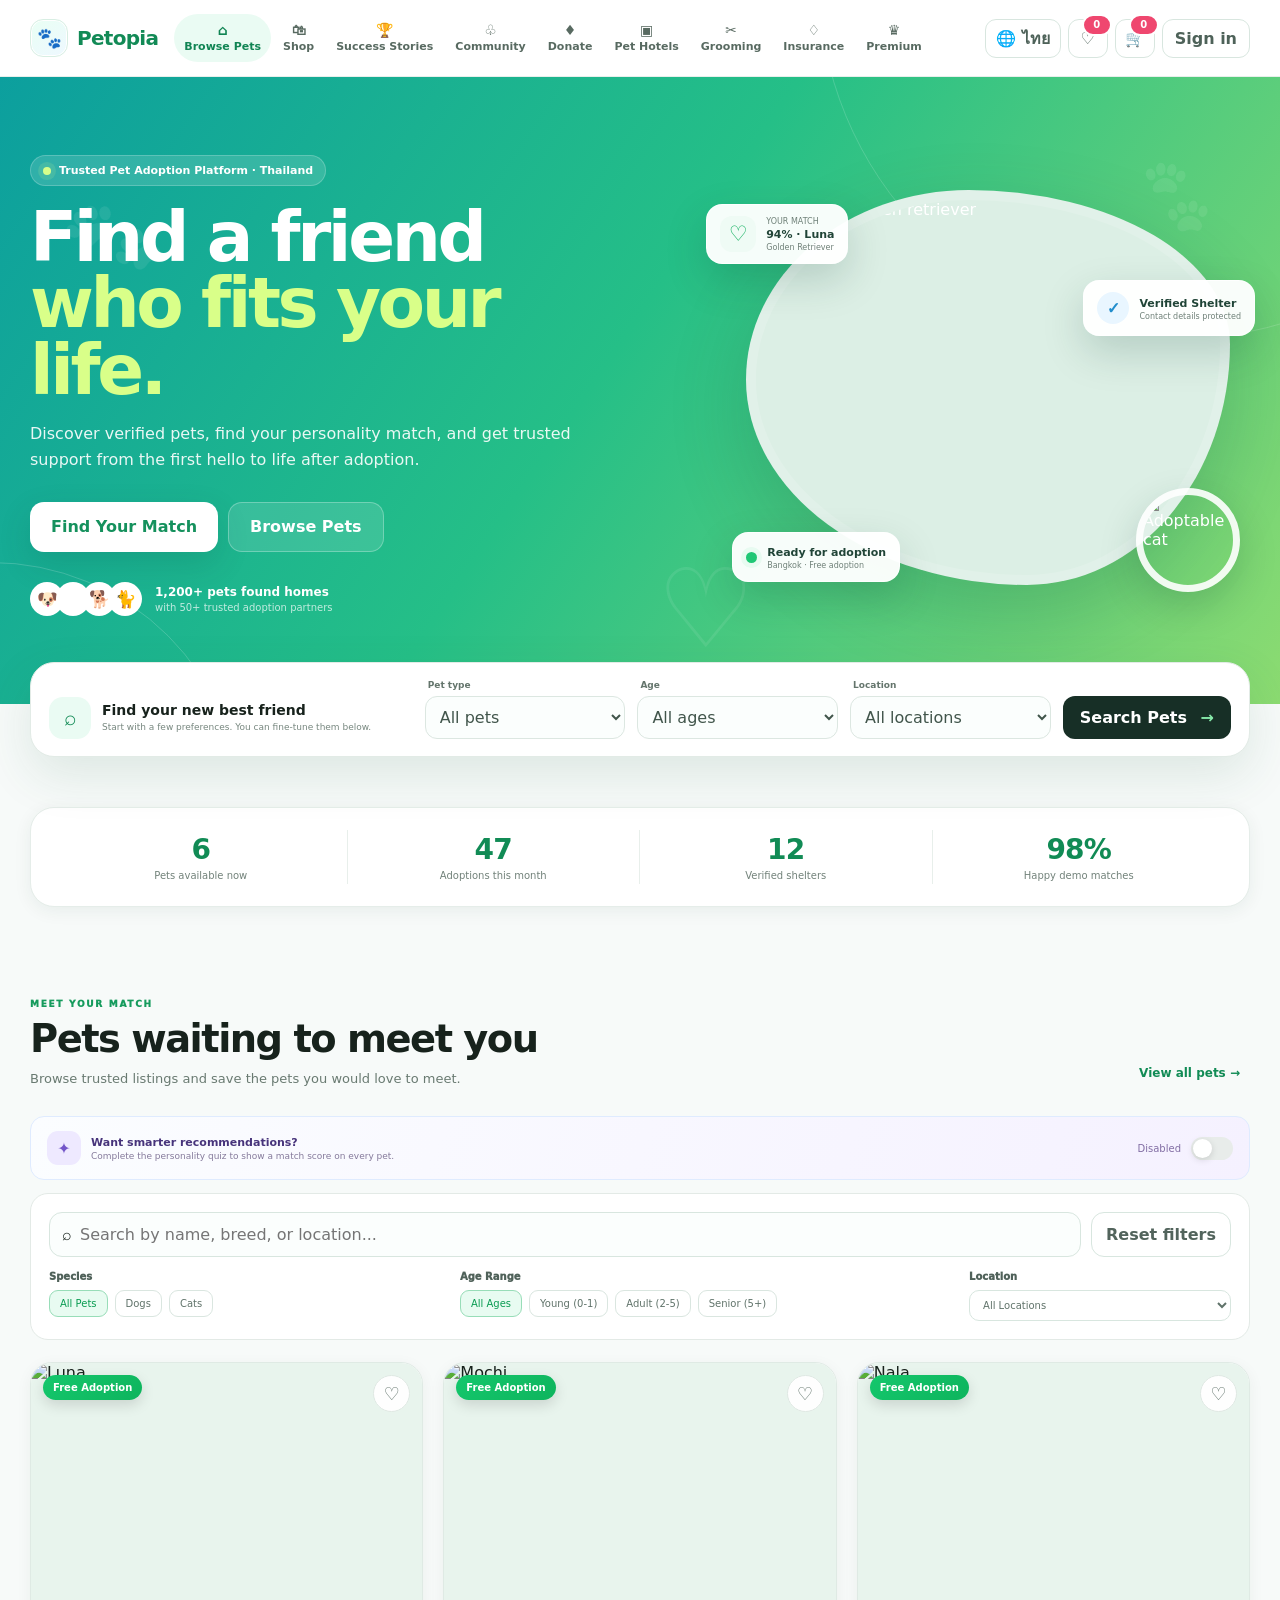
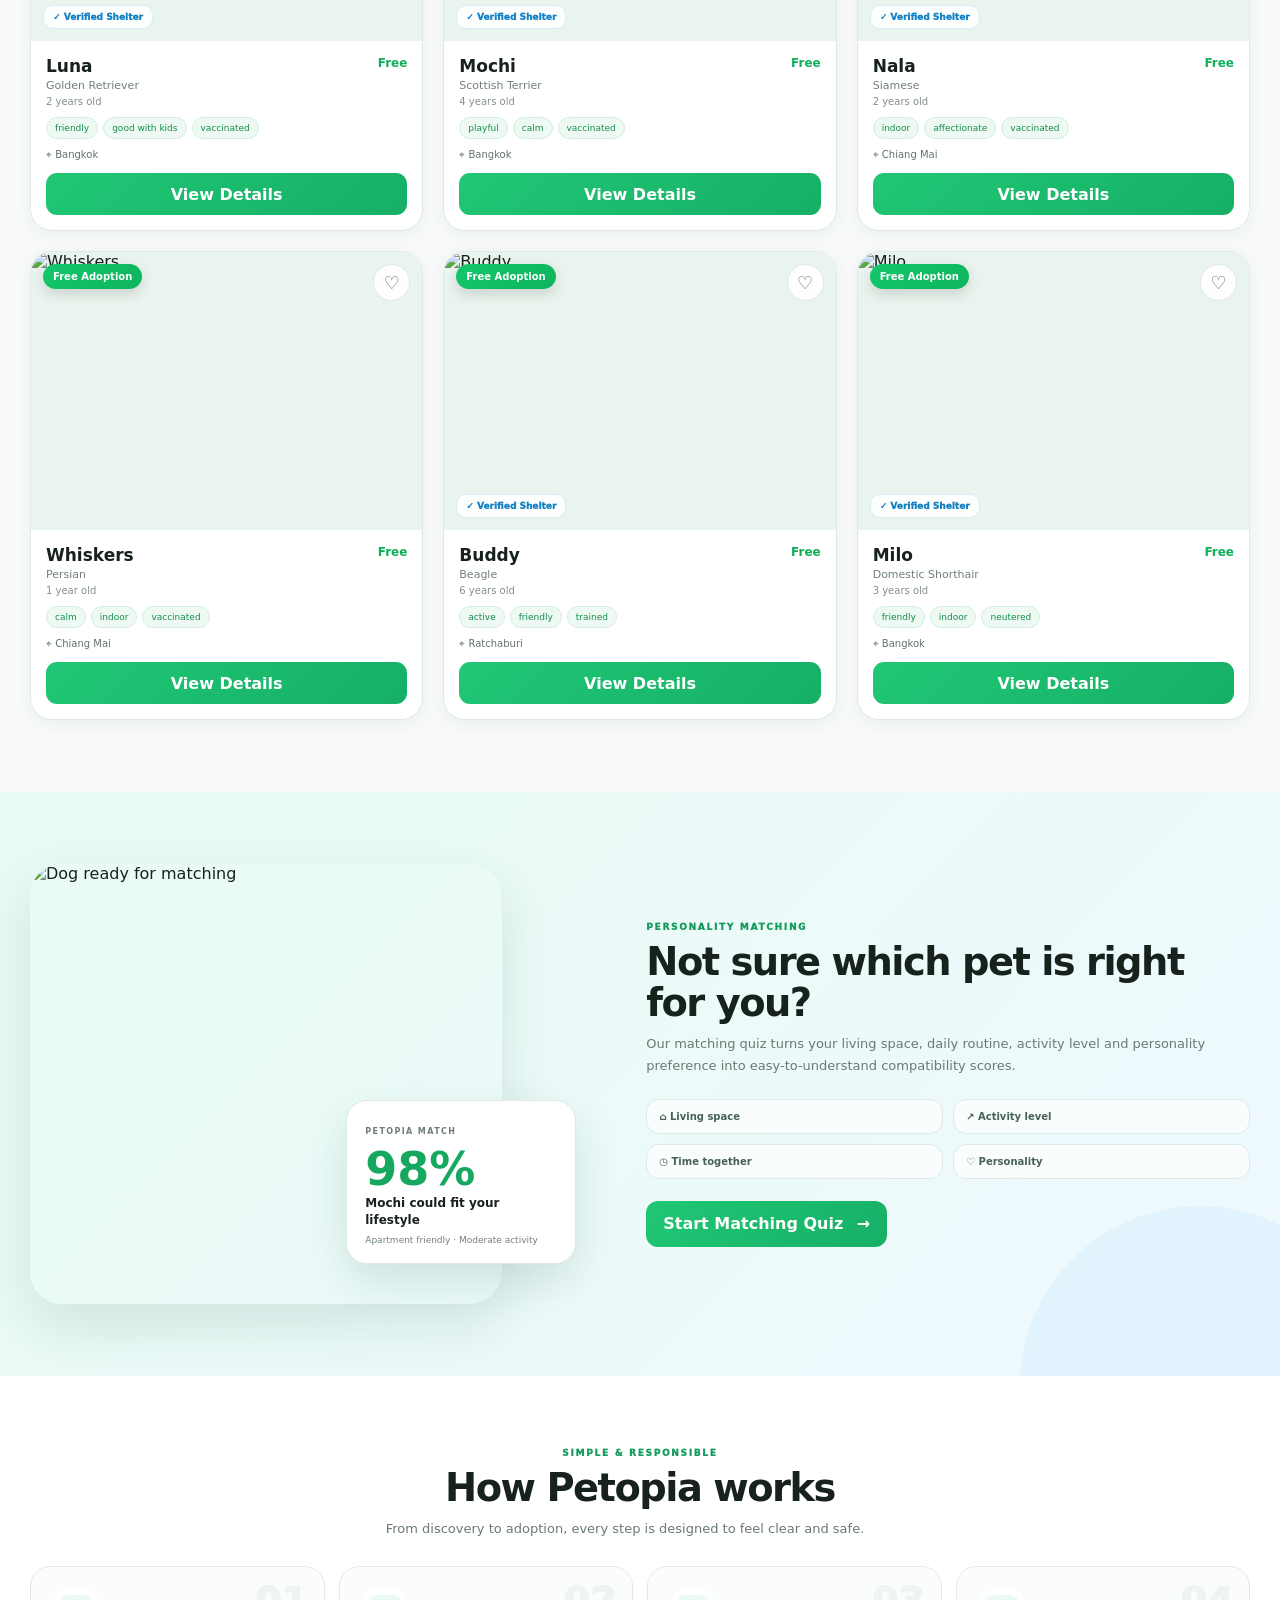
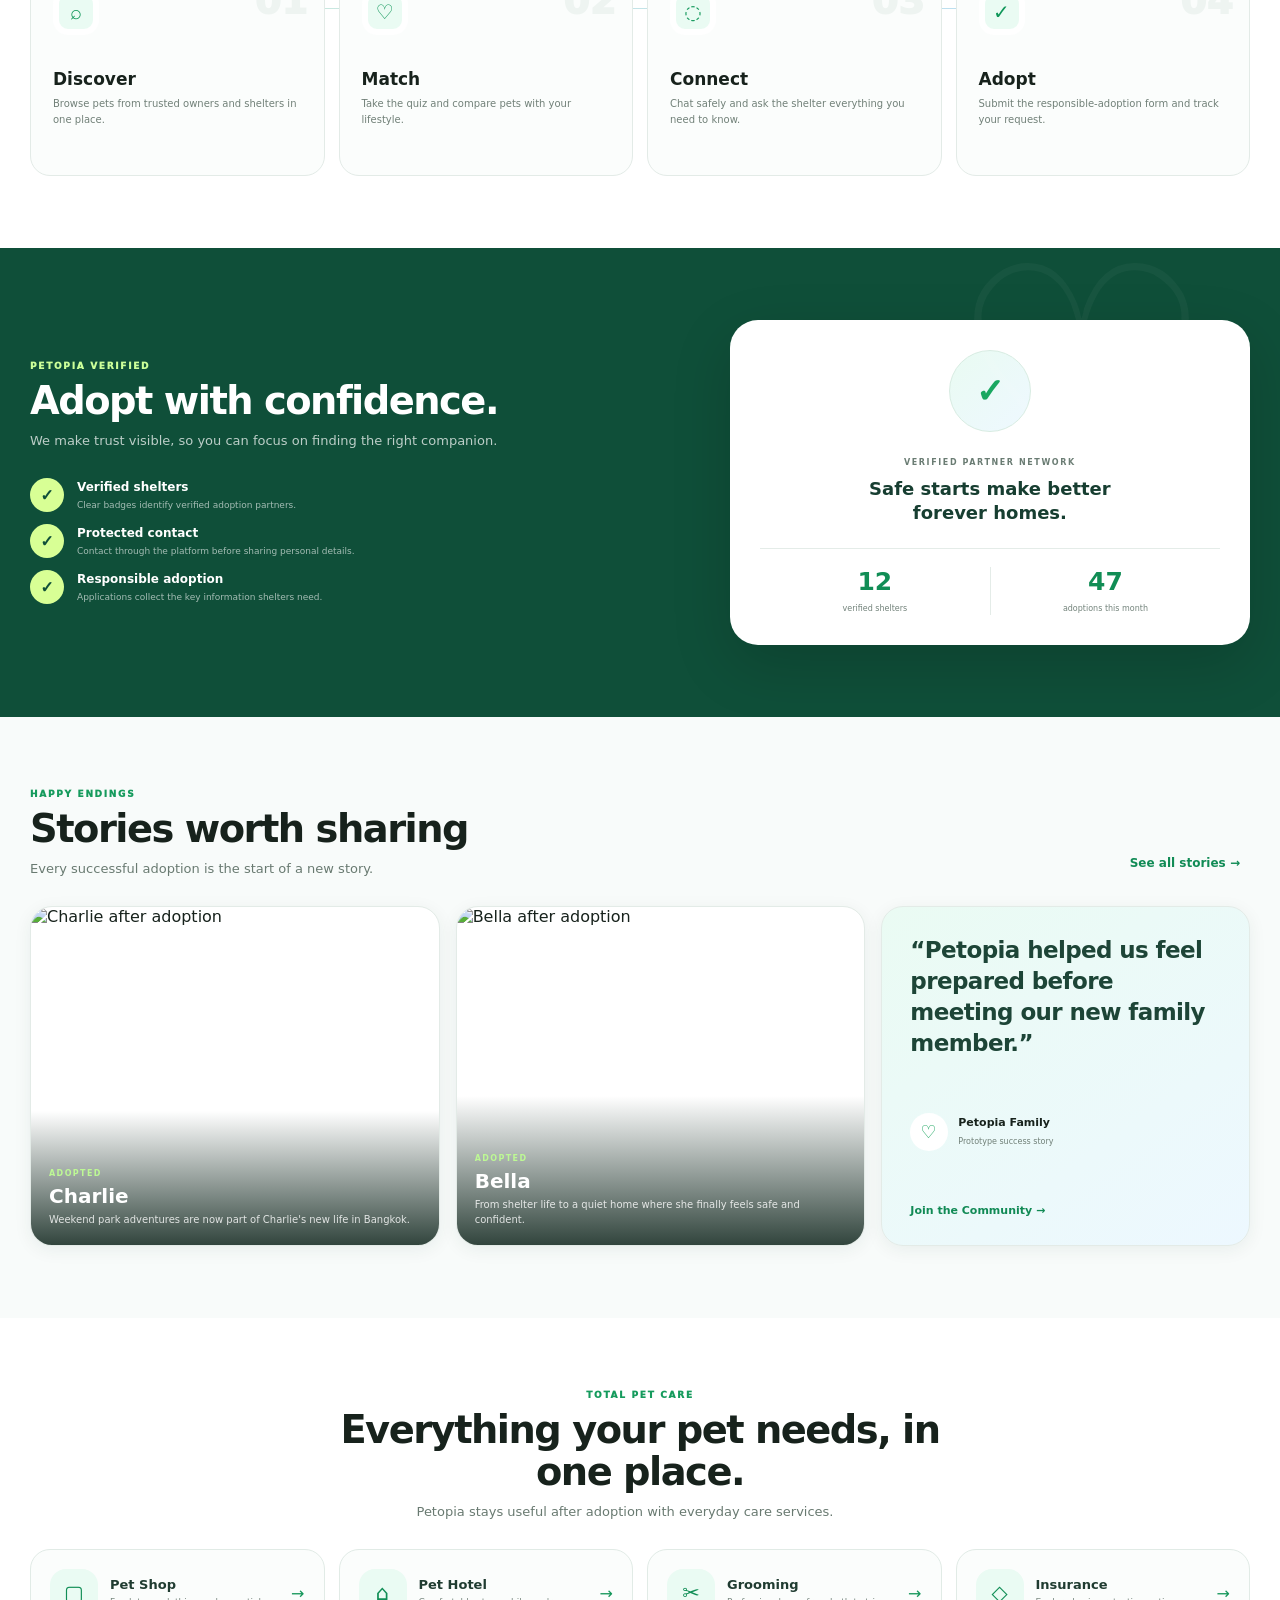
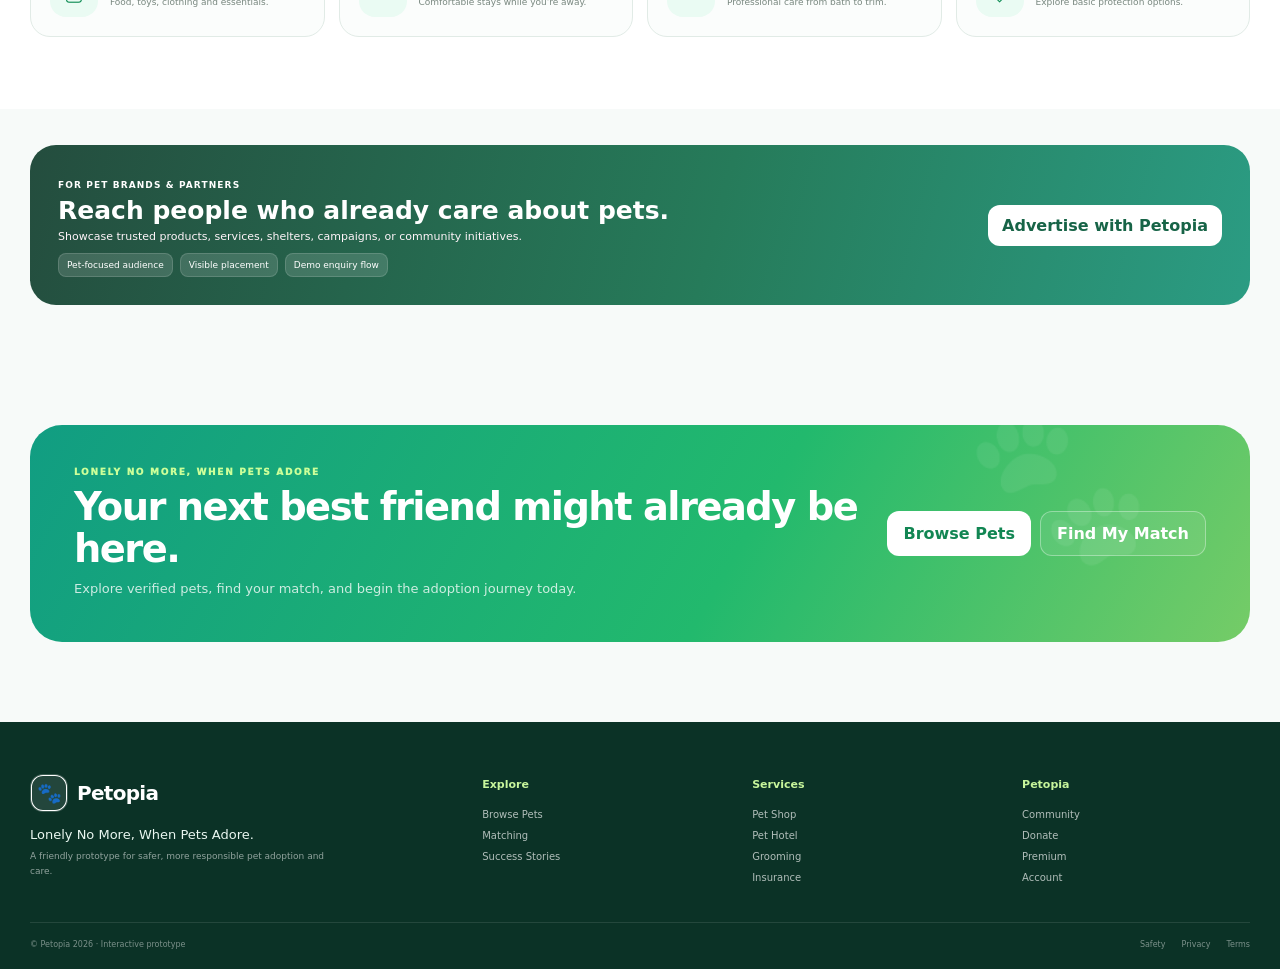
==== app.html @ 9444e681 "Preserve Petopia app source for mobile navigation fix" ====
<!DOCTYPE html>
<html lang="en">
<head>
<meta charset="UTF-8" />
<meta name="viewport" content="width=device-width, initial-scale=1.0" />
<title>Petopia — Lonely No More, When Pets Adore</title>
<meta name="description" content="Petopia interactive pet adoption and pet care prototype" />
<style>
:root{
  --green:#16c86d;--green-dark:#0f9d58;--green-deep:#087d45;--mint:#ecfbf4;--blue:#27a7e8;--blue-deep:#1786c7;
  --lime:#b8ef6f;--pink:#ff5d8f;--violet:#8f67ff;--orange:#ff9b3d;--yellow:#ffd45f;
  --ink:#193128;--muted:#6d7f77;--line:#dfeae5;--bg:#f5fbf8;--card:#ffffff;
  --shadow:0 16px 44px rgba(30,96,69,.12);--shadow-soft:0 8px 26px rgba(30,96,69,.08);
  --r-xl:28px;--r-lg:20px;--r-md:14px;--r-sm:10px;
}
*{box-sizing:border-box}html{scroll-behavior:smooth}body{margin:0;background:radial-gradient(circle at 5% 0%,#e5fbf2 0,transparent 34%),linear-gradient(180deg,#fbfffd 0%,#f2f9f6 100%);color:var(--ink);font-family:Inter,ui-sans-serif,system-ui,-apple-system,BlinkMacSystemFont,"Segoe UI",sans-serif}body.modal-open{overflow:hidden}
button,input,select,textarea{font:inherit}button{cursor:pointer}a{text-decoration:none;color:inherit}.hidden{display:none!important}.shell{width:min(1220px,calc(100% - 32px));margin:auto}.muted{color:var(--muted)}
.topbar{position:sticky;top:0;z-index:60;background:rgba(255,255,255,.9);backdrop-filter:blur(16px);border-bottom:1px solid rgba(210,228,219,.85)}
.nav{min-height:72px;display:flex;align-items:center;gap:16px}.brand{display:flex;align-items:center;gap:9px;font-weight:950;letter-spacing:-.7px;color:var(--green-dark);white-space:nowrap}.brandmark{width:38px;height:38px;border-radius:13px;display:grid;place-items:center;background:linear-gradient(145deg,#dff8eb,#f4fffa);border:1px solid #cdebdc;box-shadow:inset 0 0 0 1px #fff;font-size:20px}.brand strong{font-size:20px}.navscroll{display:flex;align-items:center;gap:2px;min-width:0;flex:1;overflow:auto;scrollbar-width:none}.navscroll::-webkit-scrollbar{display:none}.navlink{border:0;background:transparent;padding:9px 8px;border-radius:11px;color:#586a61;font-size:11px;font-weight:850;white-space:nowrap;transition:.18s}.navlink:hover,.navlink.active{background:#edf9f3;color:var(--green-dark)}.navlink .ico{display:block;font-size:14px;line-height:1;margin-bottom:3px}.navright{display:flex;align-items:center;gap:7px}.iconbtn,.btn-outline,.btn-solid{height:39px;border-radius:11px;padding:0 12px;border:1px solid #d8e6df;background:#fff;color:#4e6259;font-weight:850}.iconbtn{min-width:40px;padding:0;position:relative}.iconbtn.badged::after{content:attr(data-count);position:absolute;right:-5px;top:-6px;min-width:18px;height:18px;padding:0 4px;border-radius:999px;background:#ef476f;color:white;display:grid;place-items:center;font-size:10px;border:2px solid #fff}.btn-solid{background:linear-gradient(135deg,var(--green),#0fb95f);color:#fff;border-color:transparent;box-shadow:0 8px 20px rgba(22,200,109,.22)}.btn-solid:hover{transform:translateY(-1px)}.btn-outline{background:#fff}.menuBtn{display:none}
.page{display:none;min-height:calc(100vh - 72px)}.page.active{display:block}.content{padding:26px 0 64px}
.hero{position:relative;overflow:hidden;background:linear-gradient(118deg,#08a9b8 0%,#22bd8f 48%,#79dd73 100%);color:#fff;padding:72px 0 62px}.hero:before,.hero:after{content:"";position:absolute;border:1px solid rgba(255,255,255,.18);border-radius:50%}.hero:before{width:560px;height:560px;right:-180px;top:-330px}.hero:after{width:360px;height:360px;left:-160px;bottom:-260px}.heroInner{position:relative;z-index:1;display:grid;grid-template-columns:1.15fr .85fr;gap:30px;align-items:center}.eyebrow{display:inline-flex;align-items:center;gap:8px;background:rgba(255,255,255,.14);border:1px solid rgba(255,255,255,.2);padding:8px 11px;border-radius:999px;font-size:11px;font-weight:900}.hero h1{font-size:clamp(38px,5vw,66px);line-height:.98;letter-spacing:-2.4px;margin:15px 0 14px;max-width:760px}.hero p{font-size:15px;line-height:1.65;max-width:650px;color:rgba(255,255,255,.9)}.heroActions{display:flex;gap:10px;flex-wrap:wrap;margin-top:24px}.heroActions button{height:46px;border:0;border-radius:13px;padding:0 18px;font-weight:900}.heroActions .white{background:#fff;color:#15915d}.heroActions .ghost{background:rgba(255,255,255,.12);color:#fff;border:1px solid rgba(255,255,255,.27)}.heroPanel{background:rgba(255,255,255,.13);border:1px solid rgba(255,255,255,.22);border-radius:28px;padding:18px;box-shadow:0 22px 60px rgba(0,70,60,.12);backdrop-filter:blur(8px)}.heroPets{display:grid;grid-template-columns:1.2fr .8fr;gap:10px}.heroPet{position:relative;overflow:hidden;border-radius:20px;min-height:230px;background:#dcefe5}.heroPet.small{display:grid;grid-template-rows:1fr 1fr;gap:10px;background:transparent}.heroPet img{width:100%;height:100%;object-fit:cover;display:block}.miniPhoto{overflow:hidden;border-radius:18px;min-height:110px}.heroBadge{position:absolute;left:12px;bottom:12px;background:#fff;color:#1c4b38;padding:8px 10px;border-radius:12px;font-size:10px;font-weight:900;box-shadow:var(--shadow-soft)}
.stats{display:grid;grid-template-columns:repeat(3,1fr);gap:12px;margin-top:24px}.statbox{background:rgba(255,255,255,.12);border:1px solid rgba(255,255,255,.2);border-radius:14px;padding:13px 15px}.statbox b{display:block;font-size:23px}.statbox span{font-size:10px;color:rgba(255,255,255,.8)}
.ad{background:linear-gradient(100deg,#ff8651,#ff4f8c 48%,#9b61ff);color:white;border-radius:22px;padding:22px;display:grid;grid-template-columns:1fr auto;gap:18px;align-items:center;box-shadow:var(--shadow)}.ad small{font-size:9px;font-weight:900;letter-spacing:1.1px}.ad h3{font-size:20px;margin:4px 0 5px}.ad p{font-size:11px;margin:0 0 10px;color:#fff5fa}.adChips{display:flex;gap:7px;flex-wrap:wrap}.adChips span{background:rgba(255,255,255,.14);border:1px solid rgba(255,255,255,.14);padding:6px 8px;border-radius:8px;font-size:9px}.ad button{border:0;border-radius:12px;background:#fff;color:#8f4cff;padding:11px 14px;font-weight:900}.tip{margin:14px 0;background:#f0fff7;border:1px solid #ccefdc;color:#337653;padding:11px 13px;border-radius:12px;font-size:11px}.quizbar{display:flex;align-items:center;gap:10px;background:#fff;border:1px solid #eadfff;padding:13px 15px;border-radius:14px;margin:14px 0;box-shadow:var(--shadow-soft)}.quizbar b{font-size:11px;color:#6f43c5}.quizbar .state{margin-left:auto;font-size:10px;color:#826ea4}.switch{width:42px;height:23px;border-radius:999px;background:#e8ecea;border:0;position:relative}.switch:after{content:"";position:absolute;width:19px;height:19px;left:2px;top:2px;background:#fff;border-radius:50%;box-shadow:0 2px 7px #0002;transition:.2s}.switch.on{background:#8057e8}.switch.on:after{left:21px}
.filters{background:#fff;border:1px solid var(--line);border-radius:20px;padding:18px;margin:14px 0 22px;box-shadow:var(--shadow-soft)}.searchrow{display:grid;grid-template-columns:1fr auto;gap:10px}.searchbox{display:flex;align-items:center;gap:8px;border:1px solid #d8e6df;border-radius:13px;padding:0 12px;background:#fbfefd}.searchbox input{border:0;outline:0;width:100%;padding:12px 0;background:transparent}.filterbtn{border:1px solid #d8e6df;background:#fff;border-radius:13px;padding:0 14px;font-weight:850;color:#52645c}.filterGroups{display:grid;grid-template-columns:1.2fr 1.5fr .8fr;gap:18px;margin-top:14px}.filtertitle{font-size:10px;font-weight:950;color:#50625a;margin-bottom:8px}.filterchips{display:flex;gap:7px;flex-wrap:wrap}.chipbtn{border:1px solid #dae6e0;background:#fff;border-radius:9px;padding:7px 10px;font-size:10px;color:#60736a}.chipbtn.active{background:#e8fbf1;color:#0a9c52;border-color:#98ddb8}.locationSelect{width:100%;border:1px solid #d8e6df;border-radius:10px;padding:8px 9px;background:#fff;color:#60736a;font-size:10px}
.petgrid{display:grid;grid-template-columns:repeat(3,1fr);gap:18px}.petcard{background:#fff;border:1px solid #dfeae4;border-radius:20px;overflow:hidden;box-shadow:var(--shadow-soft);transition:.2s}.petcard:hover{transform:translateY(-3px);box-shadow:var(--shadow)}.petphoto{height:265px;position:relative;overflow:hidden;background:#e8f4ed}.petphoto img{width:100%;height:100%;object-fit:cover;display:block;transition:.35s}.petcard:hover .petphoto img{transform:scale(1.025)}.petlabel{position:absolute;left:12px;top:12px;padding:7px 10px;border-radius:10px;color:#fff;background:linear-gradient(135deg,#14c76c,#0eb45d);font-size:10px;font-weight:900;box-shadow:0 5px 14px #0002}.verifiedBadge{position:absolute;left:12px;bottom:12px;padding:6px 9px;border-radius:10px;background:rgba(255,255,255,.92);color:#1582c3;font-size:9px;font-weight:950}.heart{position:absolute;right:12px;top:12px;width:37px;height:37px;border-radius:50%;border:1px solid #dfe8e3;background:rgba(255,255,255,.95);font-size:18px;color:#5d7067;display:grid;place-items:center}.heart.saved{color:#e84568}.petbody{padding:15px}.nameRow{display:flex;justify-content:space-between;gap:10px}.nameRow h3{font-size:17px;margin:0}.nameRow strong{color:#0daf57;font-size:12px}.breed{font-size:11px;color:#718078;margin-top:3px}.age{font-size:10px;color:#849089;margin-top:4px}.tags{display:flex;gap:5px;flex-wrap:wrap;margin:10px 0}.tag{display:inline-flex;background:#edf9f2;color:#168d4c;border:1px solid #d3efdf;border-radius:8px;padding:5px 7px;font-size:9px}.location{font-size:10px;color:#61736a;margin:10px 0 12px}.viewbtn,.greenFull,.smallgreen{border:0;background:linear-gradient(135deg,var(--green),#0eb95d);color:white;font-weight:900;border-radius:11px}.viewbtn{width:100%;padding:11px}.greenFull{width:100%;padding:12px}.smallgreen{padding:9px 12px}.empty{grid-column:1/-1;background:#fff;border:1px dashed #cbdad2;border-radius:18px;padding:44px;text-align:center;color:#73847b}
.pageHead{text-align:center;padding:38px 0 20px}.pageHead .emoji{width:48px;height:48px;border-radius:16px;background:#eaf9f1;color:#0ca253;display:grid;place-items:center;margin:auto;font-size:23px}.pageHead h1{margin:10px 0 5px;font-size:31px;letter-spacing:-.7px}.pageHead p{margin:0;color:#75847d;font-size:12px}.whitePanel{background:#fff;border:1px solid var(--line);border-radius:18px;padding:18px;box-shadow:var(--shadow-soft)}
.detailLayout{display:grid;grid-template-columns:1.04fr .96fr;background:#fff;border:1px solid var(--line);border-radius:24px;overflow:hidden;box-shadow:var(--shadow)}.detailImageWrap{position:relative;min-height:620px;background:#edf8f2}.detailImageWrap img{width:100%;height:100%;min-height:620px;object-fit:cover}.detailInfo{padding:29px}.back{border:0;background:#eff8f3;color:#557066;padding:8px 10px;border-radius:10px;font-size:10px;font-weight:850;margin-bottom:15px}.detailTitle{display:flex;justify-content:space-between;gap:18px}.detailTitle h2{font-size:34px;margin:0}.detailBreed{font-size:12px;color:#74837c;margin-top:3px}.price{font-weight:950;color:#0cac57;text-align:right}.price small{display:block;color:#87938d;font-size:8px;font-weight:650}.detailStats{display:grid;grid-template-columns:1fr 1fr;gap:10px;margin:16px 0}.detailStat{background:#f6faf8;border:1px solid #edf2ef;padding:13px;border-radius:12px}.detailStat small{display:block;font-size:8px;color:#8a9690;margin-bottom:2px}.detailStat b{font-size:11px}.verify{padding:11px 12px;border-radius:12px;background:#eef8ff;border:1px solid #d7ebfa;color:#2480ba;font-size:10px;font-weight:850}.adopt{width:100%;border:0;background:linear-gradient(135deg,var(--green),#0dbb60);color:#fff;padding:12px;border-radius:11px;font-weight:950;margin-top:12px}.secondaryFull{width:100%;border:1px solid #d7e4dd;background:#fff;color:#53665c;padding:11px;border-radius:11px;font-weight:850;margin-top:8px}.shelter{margin-top:13px;background:#f2fff8;border:1px solid #d1f1df;border-radius:13px;padding:13px}.shelter b{font-size:10px;color:#147343}.shelter p{font-size:9px;color:#6a7b72;line-height:1.5;margin:5px 0 0}.storyBox{margin-top:18px;background:#fff;border:1px solid var(--line);border-radius:20px;padding:20px;box-shadow:var(--shadow-soft)}.storyBox h3{margin:0 0 8px}.storyBox p{font-size:11px;line-height:1.7;color:#62746b}.mapFake{height:245px;border-radius:16px;position:relative;overflow:hidden;background:linear-gradient(135deg,#d9ebe2,#eff7f3);border:1px solid #d4e3dc;margin-top:10px}.mapFake:before{content:"";position:absolute;inset:0;background-image:linear-gradient(28deg,transparent 46%,#b9d1c5 48%,transparent 50%),linear-gradient(-28deg,transparent 46%,#c8dbd1 48%,transparent 50%);background-size:100px 78px;opacity:.8}.pin{position:absolute;left:50%;top:50%;transform:translate(-50%,-50%);font-size:32px}.mapLabel{position:absolute;left:50%;top:63%;transform:translateX(-50%);background:#fff;border:1px solid #d4e2dc;padding:6px 8px;border-radius:8px;font-size:9px;font-weight:900}
.cards4{display:grid;grid-template-columns:repeat(4,1fr);gap:16px}.product,.storyCard{background:#fff;border:1px solid var(--line);border-radius:18px;overflow:hidden;box-shadow:var(--shadow-soft)}.product img,.storyCard img{width:100%;height:205px;object-fit:cover;display:block}.product .body,.storyCard .body{padding:13px}.product h3,.storyCard h3{font-size:14px;margin:0 0 4px}.product p,.storyCard p{font-size:10px;color:#6f7f77;line-height:1.5;min-height:45px}.priceRow{display:flex;justify-content:space-between;align-items:center;gap:8px}.priceRow b{color:#0b9f53}.cartBar{position:sticky;bottom:14px;z-index:20;margin:0 auto 20px;max-width:780px;background:#173c2d;color:#fff;border-radius:16px;padding:12px 14px;display:flex;align-items:center;gap:12px;box-shadow:0 14px 35px #173c2d33}.cartBar .grow{flex:1}.cartBar small{display:block;color:#d9ebe2}.cartBar button{border:0;background:#fff;color:#173c2d;border-radius:10px;padding:9px 12px;font-weight:900}
.serviceGrid{display:grid;grid-template-columns:repeat(3,1fr);gap:16px}.service{background:#fff;border:1px solid var(--line);border-radius:20px;overflow:hidden;box-shadow:var(--shadow-soft)}.serviceTop{padding:19px;background:linear-gradient(135deg,#7f67ff,#9b59ff);color:#fff}.serviceTop.pink{background:linear-gradient(135deg,#ff4e8d,#ff7564)}.serviceTop.blue{background:linear-gradient(135deg,#22a5e8,#1a83d0)}.serviceTop h3{margin:0 0 5px;font-size:15px}.serviceTop b{font-size:18px}.serviceBody{padding:16px}.serviceBody p{font-size:10px;color:#6e7e76;line-height:1.55}.serviceBody ul{list-style:none;padding:0;margin:12px 0}.serviceBody li{font-size:10px;color:#586b61;margin:8px 0}.serviceBody li:before{content:"✓";color:#0dad58;margin-right:7px;font-weight:900}
.community{max-width:760px;margin:auto}.composer textarea{width:100%;min-height:110px;border:1px solid #dbe7e1;border-radius:13px;padding:12px;resize:vertical;outline:0}.post{background:#fff;border:1px solid var(--line);border-radius:18px;padding:16px;margin-top:12px;box-shadow:var(--shadow-soft)}.postHead{display:flex;align-items:center;gap:10px}.avatar{width:38px;height:38px;border-radius:50%;background:#e9f9f1;display:grid;place-items:center}.postHead small{display:block;color:#8a9690;font-size:9px;margin-top:2px}.post p{font-size:11px;line-height:1.6;color:#566a60}.postActions{display:flex;gap:10px;border-top:1px solid #edf1ef;padding-top:10px}.postActions button{border:0;background:transparent;color:#667970;font-size:10px;padding:5px 3px}.postActions button.active{color:#e44768;font-weight:900}.commentBox{margin-top:8px;padding:10px;background:#f7faf9;border-radius:10px;font-size:10px;color:#617269}
.donateGrid{display:grid;grid-template-columns:1.05fr .95fr;gap:16px;max-width:840px;margin:auto}.amounts{display:flex;gap:8px;flex-wrap:wrap}.amountbtn{border:1px solid #dbe7e1;background:#f8fbfa;border-radius:10px;padding:9px 12px;font-size:10px}.amountbtn.active{background:#e8fbf1;color:#0a9f53;border-color:#7dd5a5}.field{display:grid;gap:6px;margin-top:12px}.field label{font-size:9px;font-weight:900;color:#596d62}.field input,.field select,.field textarea{width:100%;border:1px solid #d9e5df;background:#fff;border-radius:11px;padding:11px;outline:0}.field textarea{min-height:90px;resize:vertical}.impact{display:grid;grid-template-columns:repeat(3,1fr);gap:12px;max-width:840px;margin:14px auto 0}.impact div{background:#fff;border:1px solid var(--line);border-radius:14px;padding:14px;text-align:center}.impact b{display:block;color:#0a9f53}.impact span{font-size:9px;color:#718079}.premiumGrid{display:grid;grid-template-columns:1fr 1fr;gap:18px;max-width:760px;margin:auto}.premium{background:#fff;border:1px solid var(--line);border-radius:22px;padding:22px;box-shadow:var(--shadow-soft);position:relative}.premium.best{border:2px solid #d7a62f}.bestBadge{position:absolute;right:16px;top:14px;background:#fff4c9;color:#9b7010;padding:6px 8px;border-radius:999px;font-size:8px;font-weight:950}.premium .crown{text-align:center;font-size:26px}.premium h3{text-align:center;margin:8px 0}.premium .big{text-align:center;font-size:31px;font-weight:950}.premium .big small{font-size:10px;color:#7c8983}.premium ul{list-style:none;padding:0;margin:16px 0}.premium li{font-size:10px;color:#5e7166;margin:9px 0}.premium button{width:100%;border:0;border-radius:11px;background:linear-gradient(135deg,#ffb02e,#ff7a24);color:#fff;padding:11px;font-weight:900}
.quizWrap{max-width:700px;margin:auto}.progress{height:7px;background:#e9efec;border-radius:99px;overflow:hidden;margin:10px 0 20px}.progress span{display:block;height:100%;background:linear-gradient(90deg,#19c86f,#33aaf0)}.quizOptions{display:grid;grid-template-columns:1fr 1fr;gap:12px}.quizChoice{min-height:115px;border:1px solid #d9e6df;background:#fff;border-radius:16px;padding:15px;display:grid;place-items:center;gap:7px;color:#556960}.quizChoice span{font-size:28px}.quizChoice.selected{border-color:#68d09a;background:#effcf5;box-shadow:inset 0 0 0 1px #68d09a}.quizActions{display:flex;justify-content:space-between;margin-top:18px}.quizActions button{border:1px solid #dbe6e0;background:#fff;padding:10px 14px;border-radius:11px;font-weight:850;color:#5d6e65}.quizActions .next{background:linear-gradient(135deg,var(--green),#0bb25a);color:#fff;border-color:transparent}
.authBg{padding:55px 0;background:linear-gradient(135deg,#e7fbf1,#eef9ff)}.authCard{width:min(570px,100%);margin:auto;background:#fff;border:1px solid var(--line);border-radius:24px;padding:25px;box-shadow:var(--shadow)}.authCard h1{margin:0 0 4px}.authCard>p{font-size:11px;color:#7a8881}.demoBox{background:#f0fff7;border:1px solid #cfefdc;border-radius:13px;padding:11px;font-size:10px;color:#397257;margin:14px 0}.authGrid{display:grid;grid-template-columns:1fr 1fr;gap:10px}.authGrid .full{grid-column:1/-1}.authMsg{min-height:16px;color:#d7475e;font-size:10px}.authSwitch{text-align:center;font-size:10px;color:#728079;margin-top:12px}.authSwitch button{border:0;background:transparent;color:#0ca754;font-weight:900}
.profileCard{max-width:880px;margin:38px auto;background:#fff;border:1px solid var(--line);border-radius:24px;padding:24px;box-shadow:var(--shadow)}.profileTop{display:flex;align-items:center;gap:15px}.profileAvatar{width:66px;height:66px;border-radius:22px;background:linear-gradient(135deg,#e2f8ec,#edf8ff);display:grid;place-items:center;font-size:30px}.profileTop h2{margin:0}.profileTop p{margin:4px 0;color:#75847c;font-size:11px}.profileMeta{display:grid;grid-template-columns:repeat(4,1fr);gap:10px;margin-top:18px}.profileMeta div{background:#f7faf8;border:1px solid #edf2ef;border-radius:13px;padding:12px}.profileMeta small{display:block;color:#8b9791;font-size:8px}.profileMeta b{font-size:11px}.dashboardGrid{display:grid;grid-template-columns:1fr 1fr;gap:14px;margin-top:16px}.dashBox{border:1px solid #e1e9e5;border-radius:15px;padding:14px}.dashBox h3{font-size:13px;margin:0 0 8px}.dashItem{display:flex;justify-content:space-between;gap:10px;font-size:10px;padding:8px 0;border-bottom:1px solid #eef2f0}.dashItem:last-child{border-bottom:0}.status{padding:4px 7px;border-radius:999px;background:#edf8f2;color:#168d4c;font-size:8px;font-weight:900}
.chat{max-width:760px;margin:30px auto;background:#fff;border:1px solid var(--line);border-radius:22px;overflow:hidden;box-shadow:var(--shadow)}.chatHead{padding:16px 18px;background:linear-gradient(100deg,#10b884,#21a7e5);color:#fff}.chatHead small{font-size:9px;opacity:.85}.messages{min-height:430px;padding:17px;background:#f7fbf9;display:flex;flex-direction:column;gap:10px}.bubble{max-width:76%;padding:10px 12px;border-radius:14px;font-size:10px;line-height:1.5}.bubble.me{margin-left:auto;background:#17c86e;color:#fff;border-bottom-right-radius:4px}.bubble.them{background:#fff;border:1px solid #dce7e1;border-bottom-left-radius:4px}.chatForm{display:grid;grid-template-columns:1fr auto;gap:8px;padding:12px}.chatForm input{border:1px solid #d9e5df;border-radius:11px;padding:11px;outline:0}.chatForm button{border:0;border-radius:10px;background:#19bd67;color:#fff;padding:0 16px;font-weight:900}
.modal{position:fixed;inset:0;z-index:100;background:rgba(12,34,25,.45);display:none;align-items:center;justify-content:center;padding:18px}.modal.open{display:flex}.modalCard{width:min(620px,100%);max-height:90vh;overflow:auto;background:#fff;border-radius:24px;box-shadow:0 30px 90px rgba(5,38,25,.25);padding:20px}.modalHead{display:flex;justify-content:space-between;align-items:flex-start;gap:16px}.modalHead h2{font-size:21px;margin:0}.modalHead p{font-size:10px;color:#74847b;margin:4px 0 0}.closeBtn{width:36px;height:36px;border:1px solid #dce7e2;background:#fff;border-radius:10px;font-size:18px}.formGrid{display:grid;grid-template-columns:1fr 1fr;gap:10px}.formGrid .full{grid-column:1/-1}.modalActions{display:flex;justify-content:flex-end;gap:8px;margin-top:16px}.modalActions button{border-radius:10px;padding:10px 13px;font-weight:900}.modalActions .cancel{border:1px solid #d9e5df;background:#fff;color:#5f7167}.modalActions .submit{border:0;background:linear-gradient(135deg,var(--green),#0bb15a);color:#fff}.receipt{background:#f1fff7;border:1px solid #ceefdc;border-radius:14px;padding:14px;margin-top:12px;font-size:10px;color:#397358}.cartList{display:grid;gap:9px;margin-top:12px}.cartItem{display:grid;grid-template-columns:48px 1fr auto;gap:10px;align-items:center;border:1px solid #e2ebe6;border-radius:12px;padding:8px}.cartItem img{width:48px;height:48px;object-fit:cover;border-radius:9px}.qty{display:flex;align-items:center;gap:6px}.qty button{width:25px;height:25px;border:1px solid #dce6e1;background:#fff;border-radius:7px}.toast{position:fixed;left:50%;bottom:24px;z-index:140;transform:translate(-50%,20px);opacity:0;pointer-events:none;background:#173d2e;color:#fff;padding:11px 15px;border-radius:12px;font-size:10px;font-weight:800;transition:.2s;box-shadow:0 12px 30px #173d2e33}.toast.show{opacity:1;transform:translate(-50%,0)}
@media(max-width:1040px){.heroInner{grid-template-columns:1fr}.heroPanel{display:none}.petgrid{grid-template-columns:repeat(2,1fr)}.cards4{grid-template-columns:repeat(2,1fr)}.serviceGrid{grid-template-columns:1fr 1fr}.profileMeta{grid-template-columns:repeat(2,1fr)}}
@media(max-width:780px){.shell{width:min(100% - 22px,1220px)}.menuBtn{display:block;order:2}.brand{flex:1}.nav{flex-wrap:wrap;padding:10px 0}.navscroll{order:4;width:100%;display:none;flex-direction:column;align-items:stretch;background:#fff;border-top:1px solid var(--line);padding-top:8px}.menuopen .navscroll{display:flex}.navlink{text-align:left}.navlink .ico{display:inline;margin-right:8px}.navright{order:3}.btn-outline,.btn-solid{padding:0 9px;font-size:10px}.hero{padding:52px 0}.hero h1{font-size:42px}.stats{grid-template-columns:1fr}.ad{grid-template-columns:1fr}.filterGroups{grid-template-columns:1fr}.detailLayout{grid-template-columns:1fr}.detailImageWrap,.detailImageWrap img{min-height:380px}.serviceGrid,.premiumGrid,.donateGrid,.dashboardGrid{grid-template-columns:1fr}.impact{grid-template-columns:1fr}.profileMeta{grid-template-columns:1fr 1fr}.formGrid,.authGrid{grid-template-columns:1fr}.formGrid .full,.authGrid .full{grid-column:auto}.authGrid #signupExtra{grid-column:auto}.quizOptions{grid-template-columns:1fr 1fr}.cartBar{margin-left:11px;margin-right:11px}}
@media(max-width:560px){.navright #logoutBtn{display:none!important}.navright .btn-outline,.navright .btn-solid{font-size:0;min-width:40px}.navright .btn-outline:before{content:"↪";font-size:15px}.navright .btn-solid:before{content:"👤";font-size:14px}.petgrid,.cards4,.serviceGrid{grid-template-columns:1fr}.petphoto{height:300px}.searchrow{grid-template-columns:1fr}.filterbtn{height:42px}.hero h1{font-size:38px}.pageHead h1{font-size:27px}.quizOptions{grid-template-columns:1fr}.profileMeta{grid-template-columns:1fr}.cartBar{align-items:flex-start;flex-wrap:wrap}.cartBar .grow{width:100%}}

/* Mobile usability pass */
html,body{max-width:100%;overflow-x:hidden}.lang-th{font-family:Tahoma,"Leelawadee UI",Inter,ui-sans-serif,system-ui,-apple-system,"Segoe UI",sans-serif}.langBtn{width:auto!important;min-width:66px!important;padding:0 10px!important;white-space:nowrap}.navright{min-width:0}.navright>*{flex:0 0 auto}button,a,input,select,textarea{-webkit-tap-highlight-color:transparent}button:focus-visible,a:focus-visible,input:focus-visible,select:focus-visible,textarea:focus-visible{outline:3px solid rgba(22,200,109,.25);outline-offset:2px}
@media(max-width:780px){
  .topbar{backdrop-filter:blur(18px)}.nav{min-height:64px;gap:8px;align-items:center}.brand{min-width:0}.brand strong{font-size:18px}.brandmark{width:36px;height:36px;border-radius:12px}.menuBtn{display:grid;place-items:center;order:2;width:42px;min-width:42px;height:42px}.navright{order:3;gap:5px}.navright .iconbtn,.navright .btn-outline,.navright .btn-solid{height:42px;min-height:42px}.navscroll{order:4;width:100%;display:none;grid-template-columns:1fr 1fr;gap:6px;padding:10px 0 4px;margin-top:2px;border-top:1px solid var(--line);background:transparent}.menuopen .navscroll{display:grid}.navlink{min-height:46px;padding:10px 12px;text-align:left;font-size:12px;background:#f8fcfa;border:1px solid #edf3f0}.navlink.active{border-color:#bfe8d2;background:#eafaf2}.navlink .ico{display:inline-block;width:24px;margin:0 7px 0 0;text-align:center}.content{padding:18px 0 48px}.hero{padding:42px 0 38px}.hero h1{font-size:clamp(34px,10vw,46px);letter-spacing:-1.4px}.hero p{font-size:14px}.heroActions button{min-height:46px}.stats{grid-template-columns:repeat(3,1fr);gap:8px}.statbox{padding:11px}.statbox b{font-size:19px}.statbox span{font-size:9px}.ad{padding:18px}.filters{padding:14px}.searchbox input,.field input,.field select,.field textarea,.composer textarea,.chatForm input{font-size:16px}.chipbtn,.filterbtn,.amountbtn,.smallgreen,.viewbtn,.greenFull,.secondaryFull,.adopt,.subscribeBtn{min-height:44px}.petgrid,.cards4{gap:13px}.petphoto{height:auto;aspect-ratio:4/3}.petbody{padding:14px}.nameRow h3{font-size:18px}.breed,.age,.location,.product p,.storyCard p,.serviceBody p,.serviceBody li,.post p,.detailInfo p{font-size:12px}.tag{font-size:10px}.pageHead{padding:28px 0 16px}.pageHead h1{font-size:28px}.pageHead p{font-size:12px;line-height:1.5}.detailLayout{border-radius:18px}.detailImageWrap{min-height:0;aspect-ratio:4/3}.detailImageWrap img{min-height:0;height:100%}.detailInfo{padding:18px}.detailTitle h2{font-size:30px}.detailStats{grid-template-columns:1fr 1fr}.detailStat small{font-size:9px}.detailStat b{font-size:12px}.storyBox{padding:16px}.mapFake{height:210px}.product img,.storyCard img{height:auto;aspect-ratio:4/3}.serviceBody{padding:15px}.community{width:100%}.messages{min-height:310px;max-height:54vh;overflow:auto}.bubble{font-size:12px;max-width:86%}.chatForm button{min-height:44px}.modal{align-items:flex-end;padding:0}.modalCard{width:100%;max-width:none;max-height:92vh;border-radius:24px 24px 0 0;padding:18px 16px calc(18px + env(safe-area-inset-bottom));overscroll-behavior:contain}.modalHead{position:sticky;top:-18px;background:#fff;z-index:2;padding:2px 0 10px}.closeBtn{min-width:44px;min-height:44px}.modalActions{position:sticky;bottom:-18px;background:#fff;padding:12px 0 0;flex-wrap:wrap}.modalActions button{min-height:44px;flex:1 1 140px}.cartItem{grid-template-columns:52px minmax(0,1fr) auto}.cartItem b{overflow-wrap:anywhere}.toast{bottom:16px;width:calc(100% - 28px);text-align:center;font-size:12px}.authBg{padding:26px 0}.authCard{padding:18px;border-radius:19px}.profileCard{margin:22px auto;padding:18px}.profileTop{align-items:flex-start}.dashboardGrid{gap:10px}.dashItem{font-size:11px}.quizChoice{min-height:100px}.quizActions button{min-height:44px}.cartBar{bottom:10px;border-radius:14px}.impact div{padding:13px}.premium{padding:19px}
}
@media(max-width:560px){
  .shell{width:calc(100% - 20px)}.brand{flex:1}.navright #logoutBtn{display:none!important}.navright .btn-outline,.navright .btn-solid{font-size:0;width:42px;min-width:42px;padding:0}.navright .btn-outline:before{content:"👤";font-size:15px}.navright .btn-solid:before{content:"↪";font-size:15px}.langBtn{font-size:11px!important;width:auto!important;min-width:60px!important;padding:0 8px!important}.langBtn:before{content:none!important}.navscroll{grid-template-columns:1fr 1fr}.hero{padding:34px 0}.heroActions{display:grid;grid-template-columns:1fr 1fr}.heroActions button{width:100%;padding:0 10px}.stats{grid-template-columns:1fr 1fr 1fr}.statbox{text-align:center}.filterGroups{gap:13px}.petgrid,.cards4,.serviceGrid{grid-template-columns:1fr}.petphoto{aspect-ratio:1.2/1}.detailTitle{align-items:flex-start}.detailTitle h2{font-size:28px}.price{font-size:14px}.profileMeta{grid-template-columns:1fr 1fr}.profileTop{flex-wrap:wrap}.profileTop>button{width:100%;min-height:44px}.chat{margin:16px auto;border-radius:18px}.chatForm{grid-template-columns:minmax(0,1fr) auto}.chatForm button{padding:0 14px}.donateGrid,.premiumGrid,.dashboardGrid,.impact{grid-template-columns:1fr}.amountbtn{flex:1 1 29%}.quizOptions{grid-template-columns:1fr}.quizChoice{grid-template-columns:44px 1fr;place-items:center start;text-align:left;min-height:76px}.quizChoice span{font-size:25px}.cartBar{margin-left:10px;margin-right:10px}.formGrid,.authGrid{grid-template-columns:1fr}.cartItem{grid-template-columns:46px minmax(0,1fr);align-items:start}.cartItem .qty{grid-column:2;justify-content:flex-end}.modalHead h2{font-size:20px}.modalHead p{font-size:11px;line-height:1.4}.empty{padding:30px 16px}
}
@media(max-width:380px){
  .brand strong{display:none}.navright{gap:4px}.langBtn{min-width:56px!important}.navscroll{grid-template-columns:1fr}.heroActions{grid-template-columns:1fr}.stats{grid-template-columns:1fr}.profileMeta{grid-template-columns:1fr}.detailStats{grid-template-columns:1fr}.pageHead h1{font-size:25px}
}


/* ===== Petopia visual refresh v4 ===== */
:root{--green:#20c775;--green-dark:#128a56;--green-deep:#09653f;--blue:#43a9e8;--soft-green:#eafbf3;--soft-blue:#eaf6fd;--cream:#fff9ec;--ink:#17221c;--muted:#65716a;--line:#e3eae6;--bg:#f7faf9;--shadow-soft:0 4px 18px rgba(20,60,40,.065);--shadow:0 14px 38px rgba(20,60,40,.11)}
body{background:#f7faf9}.topbar{background:rgba(255,255,255,.94);border-bottom:1px solid #e8efeb}.nav{min-height:76px}.brandmark{background:linear-gradient(145deg,#e9fff4,#eef8ff);border-color:#d8eee3}.navlink{font-size:11px;border-radius:999px;padding:9px 10px}.navlink:hover,.navlink.active{background:#eafbf3;color:#108453}.btn-solid,.primaryAction,.viewbtn,.greenFull,.smallgreen{background:linear-gradient(135deg,#20c775,#16af66)}
.homeHero{padding:78px 0 88px;background:linear-gradient(124deg,#0c9f9e 0%,#25bf87 47%,#8cdb71 100%);overflow:hidden}.homeHero:before{width:720px;height:720px;right:-260px;top:-460px;border:1px solid rgba(255,255,255,.16)}.homeHero:after{width:500px;height:500px;left:-260px;bottom:-360px}.heroPaws{position:absolute;inset:0;pointer-events:none;opacity:.08}.heroPaws span{position:absolute;font-size:78px;filter:grayscale(1) brightness(6)}.heroPaws span:nth-child(1){left:5%;top:18%;transform:rotate(-18deg)}.heroPaws span:nth-child(2){right:41%;bottom:5%;font-size:110px}.heroPaws span:nth-child(3){right:5%;top:13%;transform:rotate(15deg);font-size:64px}.homeHeroInner{grid-template-columns:1fr .9fr;gap:72px}.heroCopy h1{font-size:clamp(48px,5.4vw,74px);line-height:.96;letter-spacing:-3.4px;max-width:710px;margin:18px 0}.heroCopy h1 span{display:block;color:#d9ff89}.heroCopy p{font-size:16px;max-width:610px}.eyebrow{background:rgba(255,255,255,.14);padding:8px 12px}.eyebrowDot{width:8px;height:8px;border-radius:50%;background:#d8ff8b;box-shadow:0 0 0 5px rgba(216,255,139,.12)}.heroActions{margin-top:28px}.heroActions button{height:50px;border-radius:14px;padding:0 21px;transition:transform .2s,box-shadow .2s}.heroActions .white{box-shadow:0 12px 32px rgba(0,70,55,.15)}.heroActions button:hover{transform:translateY(-2px)}.heroProof{display:flex;align-items:center;gap:13px;margin-top:30px}.proofFaces{display:flex}.proofFaces span{width:34px;height:34px;margin-left:-8px;border-radius:50%;background:#fff;border:3px solid rgba(255,255,255,.78);display:grid;place-items:center;font-size:17px}.proofFaces span:first-child{margin-left:0}.heroProof b{display:block;font-size:12px}.heroProof small{display:block;color:rgba(255,255,255,.72);font-size:10px;margin-top:3px}.heroVisual{position:relative;min-height:430px}.heroMainPhoto{position:absolute;inset:20px 20px 15px 40px;border-radius:46% 54% 42% 58% / 48% 39% 61% 52%;overflow:hidden;background:#dcefe5;border:10px solid rgba(255,255,255,.14);box-shadow:0 28px 80px rgba(0,68,54,.2)}.heroMainPhoto img{width:100%;height:100%;object-fit:cover}.floatCard{position:absolute;z-index:3;display:flex;align-items:center;gap:10px;background:rgba(255,255,255,.96);color:#204437;border:1px solid rgba(255,255,255,.85);border-radius:16px;padding:11px 13px;box-shadow:0 16px 42px rgba(0,55,43,.18)}.floatCard small,.floatCard em{display:block;font-size:8px;color:#6f8078;font-style:normal}.floatCard b{display:block;font-size:11px;margin:2px 0}.floatIcon{width:36px;height:36px;border-radius:12px;display:grid;place-items:center;background:#effbf5;color:#0cae5b;font-size:21px}.floatMatch{left:0;top:34px}.floatVerified{right:-5px;top:110px}.floatReady{left:26px;bottom:18px}.verifySeal{width:32px;height:32px;border-radius:50%;background:#e9f6ff;color:#218dcc;display:grid;place-items:center;font-weight:950}.statusDot{width:11px;height:11px;border-radius:50%;background:#20c775;box-shadow:0 0 0 5px #e8fbf1}.petBubble{position:absolute;right:10px;bottom:8px;width:104px;height:104px;border-radius:50%;border:7px solid rgba(255,255,255,.9);overflow:hidden;box-shadow:0 15px 38px rgba(0,55,43,.18)}.petBubble img{width:100%;height:100%;object-fit:cover}
.quickFinderWrap{position:relative;z-index:8;margin-top:-42px}.quickFinder{display:grid;grid-template-columns:1.45fr repeat(3,.8fr) auto;gap:12px;align-items:end;background:#fff;border:1px solid #e2ebe6;border-radius:24px;padding:17px 18px;box-shadow:0 18px 50px rgba(30,96,69,.12)}.quickFinderTitle{display:flex;gap:11px;align-items:center}.quickFinderTitle b{display:block;font-size:14px}.quickFinderTitle small{display:block;font-size:9px;color:#77877f;margin-top:3px;line-height:1.4}.finderIcon{width:42px;height:42px;border-radius:14px;background:#eafbf3;color:#118a55;display:grid;place-items:center;font-size:21px}.quickFinder label>span{display:block;font-size:9px;font-weight:900;color:#64756c;margin:0 0 6px 3px}.quickFinder select{height:43px;width:100%;border:1px solid #dce7e1;border-radius:12px;background:#fbfefd;color:#41554b;padding:0 10px}.quickFinder button{height:43px;border:0;border-radius:12px;background:#172f26;color:#fff;font-weight:900;padding:0 17px;white-space:nowrap}.quickFinder button span{margin-left:8px;color:#87eaaa}
.homeSection{padding:72px 0}.homeStatsSection{padding:50px 0 20px}.homeStats{display:grid;grid-template-columns:repeat(4,1fr);background:#fff;border:1px solid #e5ede9;border-radius:24px;padding:22px 24px;box-shadow:var(--shadow-soft)}.homeStats>div{text-align:center;padding:3px 20px;border-right:1px solid #e8efeb}.homeStats>div:last-child{border-right:0}.homeStats b{display:block;font-size:28px;color:#118b55;letter-spacing:-.8px}.homeStats span{display:block;font-size:10px;color:#72827a;margin-top:4px}.sectionHeader{margin-bottom:26px}.sectionHeader.centered{text-align:center;max-width:680px;margin-left:auto;margin-right:auto}.splitHeader{display:flex;align-items:end;justify-content:space-between;gap:24px}.sectionKicker{display:block;font-size:9px;font-weight:950;letter-spacing:1.7px;color:#169b5d;margin-bottom:9px}.sectionKicker.light{color:#ccff99}.sectionHeader h2,.matchCopy h2,.trustCopy h2,.finalCta h2{font-size:clamp(30px,3vw,43px);line-height:1.08;letter-spacing:-1.5px;margin:0 0 9px}.sectionHeader p,.matchCopy p,.trustCopy p,.finalCta p{color:#697a71;font-size:13px;line-height:1.7;margin:0;max-width:650px}.textAction{border:0;background:transparent;color:#118b55;font-weight:900;font-size:12px;padding:10px}.textAction:hover{text-decoration:underline}.homeQuizBar{margin:0 0 13px;border-color:#dfebff;background:linear-gradient(110deg,#fbfdff,#f5f1ff);box-shadow:none;padding:14px 16px}.homeQuizBar>div:nth-child(2){min-width:0}.homeQuizBar b{display:block;color:#47347b;font-size:11px}.homeQuizBar small{display:block;color:#857a9b;font-size:9px;margin-top:2px}.quizIconLine{width:34px;height:34px;border-radius:11px;background:#eee9ff;color:#7356c9;display:grid;place-items:center}.explorerFilters{margin-top:0;border-radius:18px;box-shadow:none;background:#fff}.petgrid{grid-template-columns:repeat(3,1fr);gap:20px}.petcard{border-radius:22px;box-shadow:0 4px 16px rgba(20,60,40,.055)}.petcard:hover{transform:translateY(-5px);box-shadow:0 15px 36px rgba(20,60,40,.12)}.petphoto{height:278px}.heart{transition:transform .2s,background .2s}.heart.saved{animation:petPop .24s ease;background:#fff5f7}.viewbtn{min-height:42px}.verifiedBadge{border:1px solid #d9edf9}.tag{border-radius:999px;padding:5px 8px}.petlabel{border-radius:999px}.matchingSection{background:linear-gradient(135deg,#e9fbf3,#eff9ff);position:relative;overflow:hidden}.matchingSection:after{content:"";position:absolute;width:360px;height:360px;border-radius:50%;background:rgba(67,169,232,.07);right:-100px;bottom:-190px}.matchingGrid{display:grid;grid-template-columns:.95fr 1.05fr;gap:70px;align-items:center;position:relative;z-index:2}.matchVisual{position:relative;min-height:440px}.matchPhoto{position:absolute;inset:0 74px 0 0;border-radius:32px;overflow:hidden;box-shadow:0 22px 58px rgba(28,87,62,.13)}.matchPhoto img{width:100%;height:100%;object-fit:cover}.matchResult{position:absolute;right:0;bottom:40px;width:230px;background:#fff;border:1px solid #e0eae5;border-radius:21px;padding:18px;box-shadow:0 18px 44px rgba(28,87,62,.14)}.matchResult small{font-size:8px;letter-spacing:1.4px;color:#6d7e75;font-weight:900}.matchResult strong{display:block;font-size:46px;line-height:1;color:#16a85f;margin:8px 0 3px}.matchResult b{display:block;font-size:12px;line-height:1.4}.matchResult span{display:block;font-size:9px;color:#718078;margin-top:7px}.matchCopy p{max-width:560px}.matchFeatures{display:grid;grid-template-columns:1fr 1fr;gap:10px;margin:22px 0}.matchFeatures span{background:rgba(255,255,255,.72);border:1px solid #dcece4;border-radius:13px;padding:11px 12px;font-size:10px;font-weight:800;color:#476157}.primaryAction{height:46px;border:0;border-radius:12px;color:#fff;font-weight:900;padding:0 17px}.primaryAction span{margin-left:8px}.howSection{background:#fff}.stepsGrid{display:grid;grid-template-columns:repeat(4,1fr);gap:14px;position:relative}.stepsGrid:before{content:"";position:absolute;left:11%;right:11%;top:42px;height:1px;background:linear-gradient(90deg,#cceadc,#baddf3)}.stepsGrid article{position:relative;background:#fbfdfc;border:1px solid #e3ebe7;border-radius:20px;padding:22px;min-height:210px}.stepNo{position:absolute;right:16px;top:12px;font-size:38px;font-weight:950;color:#eef4f1}.stepIcon{position:relative;z-index:2;width:46px;height:46px;border-radius:15px;background:#eafbf3;color:#0e9658;display:grid;place-items:center;font-size:20px;margin-bottom:34px;border:6px solid #fff}.stepsGrid h3{font-size:17px;margin:0 0 7px}.stepsGrid p{font-size:10px;color:#718078;line-height:1.6;margin:0}.trustSection{background:#0f4f39;color:#fff;position:relative;overflow:hidden}.trustSection:before{content:"♡";position:absolute;right:5%;top:-45px;font-size:300px;color:rgba(255,255,255,.035);font-family:Arial}.trustGrid{display:grid;grid-template-columns:1.1fr .9fr;gap:64px;align-items:center}.trustCopy p{color:rgba(255,255,255,.72)}.trustList{display:grid;gap:12px;margin-top:26px}.trustList>div{display:grid;grid-template-columns:36px 1fr;column-gap:11px;align-items:center}.trustList>div>span{grid-row:1/3;width:34px;height:34px;border-radius:50%;background:#d8ff95;color:#0f4f39;display:grid;place-items:center;font-weight:950}.trustList b{font-size:12px}.trustList small{font-size:9px;color:rgba(255,255,255,.62);margin-top:3px}.trustSealCard{background:#fff;color:#173e31;border-radius:28px;padding:30px;text-align:center;box-shadow:0 20px 60px rgba(0,0,0,.16)}.bigSeal{width:82px;height:82px;border-radius:50%;background:linear-gradient(135deg,#e9fbf2,#eef8ff);color:#19a861;margin:0 auto 18px;display:grid;place-items:center;font-size:34px;font-weight:950;border:1px solid #d8ece2}.trustSealCard>span{font-size:8px;letter-spacing:1.6px;color:#6a7c73;font-weight:900}.trustSealCard>b{display:block;font-size:18px;line-height:1.35;margin:8px auto 22px;max-width:290px}.sealStats{display:grid;grid-template-columns:1fr 1fr;border-top:1px solid #e4ece8;padding-top:18px}.sealStats>div+div{border-left:1px solid #e4ece8}.sealStats strong{display:block;color:#118d55;font-size:25px}.sealStats small{font-size:8px;color:#73837b}.storiesPreviewSection{background:#f8fbfa}.storyPreviewGrid{display:grid;grid-template-columns:1fr 1fr .9fr;gap:16px}.storyPreviewGrid article{border-radius:22px;overflow:hidden;background:#fff;border:1px solid #e3ebe7;min-height:340px;box-shadow:var(--shadow-soft)}.storyPreviewGrid article:not(.storyQuote){position:relative}.storyPreviewGrid img{width:100%;height:100%;object-fit:cover;display:block}.storyPreviewGrid article:not(.storyQuote)>div{position:absolute;left:0;right:0;bottom:0;padding:50px 18px 18px;background:linear-gradient(transparent,rgba(10,33,24,.84));color:#fff}.storyPreviewGrid article span{font-size:8px;font-weight:900;letter-spacing:1.4px;color:#bdf994}.storyPreviewGrid h3{margin:4px 0;font-size:20px}.storyPreviewGrid p{margin:0;font-size:10px;line-height:1.5;color:rgba(255,255,255,.82)}.storyQuote{padding:28px;display:flex;flex-direction:column;justify-content:space-between;background:linear-gradient(145deg,#eafbf3,#edf8ff)!important}.storyQuote blockquote{font-size:23px;line-height:1.35;letter-spacing:-.6px;margin:0;color:#1d4537;font-weight:800}.quoteMeta{display:flex;align-items:center;gap:10px}.quoteAvatar{width:38px;height:38px;border-radius:50%;background:#fff;display:grid;place-items:center;color:#18a45d!important;font-size:18px!important}.quoteMeta b{font-size:11px;display:block}.quoteMeta small{font-size:8px;color:#718078}.storyQuote button{border:0;background:transparent;text-align:left;padding:0;color:#118a55;font-weight:900;font-size:11px}.servicesSection{background:#fff}.servicePreviewGrid{display:grid;grid-template-columns:repeat(4,1fr);gap:14px}.servicePreviewGrid button{text-align:left;border:1px solid #e1ebe6;background:#fbfdfc;border-radius:20px;padding:19px;display:grid;grid-template-columns:48px 1fr auto;gap:12px;align-items:center;transition:.2s}.servicePreviewGrid button:hover{transform:translateY(-3px);background:#fff;box-shadow:var(--shadow-soft)}.serviceGlyph{width:48px;height:48px;border-radius:16px;background:#eafbf3;color:#118e56;display:grid;place-items:center;font-size:21px}.servicePreviewGrid b{display:block;font-size:13px;color:#203c31}.servicePreviewGrid small{display:block;font-size:9px;color:#78877f;margin-top:4px;line-height:1.4}.servicePreviewGrid em{font-style:normal;color:#15975b}.sponsorSection{padding-top:36px}.refinedAd{background:linear-gradient(105deg,#244d3e,#267b5a 56%,#2b9c83);border-radius:26px;box-shadow:none;padding:28px}.refinedAd h3{font-size:25px}.refinedAd button{color:#176447}.finalCtaSection{padding:48px 0 80px}.finalCta{background:linear-gradient(120deg,#119d82,#22b96d 58%,#75cc67);border-radius:32px;color:#fff;padding:42px 44px;display:flex;justify-content:space-between;align-items:center;gap:28px;position:relative;overflow:hidden}.finalCta:after{content:"🐾";position:absolute;right:8%;top:-26px;font-size:150px;opacity:.07;filter:grayscale(1) brightness(6)}.finalCta p{color:rgba(255,255,255,.78)}.finalCtaActions{display:flex;gap:9px;position:relative;z-index:2;flex-shrink:0}.finalCtaActions button{height:45px;border-radius:12px;padding:0 16px;font-weight:900}.ctaWhite{border:0;background:#fff;color:#128653}.ctaOutline{border:1px solid rgba(255,255,255,.35);background:rgba(255,255,255,.08);color:#fff}
.siteFooter{background:#0b3226;color:#eaf7f1;padding:52px 0 20px}.footerGrid{display:grid;grid-template-columns:1.8fr repeat(3,1fr);gap:42px}.footerLogo{color:#fff}.footerLogo .brandmark{background:rgba(255,255,255,.1);border-color:rgba(255,255,255,.12)}.footerBrand p{font-size:13px;margin:15px 0 7px}.footerBrand small{font-size:9px;color:rgba(255,255,255,.55);line-height:1.6;display:block;max-width:300px}.siteFooter h4{font-size:11px;margin:4px 0 13px;color:#c8f69c}.siteFooter button{display:block;border:0;background:transparent;color:rgba(255,255,255,.68);padding:5px 0;font-size:10px;text-align:left}.siteFooter button:hover{color:#fff}.footerBottom{border-top:1px solid rgba(255,255,255,.1);margin-top:34px;padding-top:17px;display:flex;justify-content:space-between;gap:20px;font-size:8px;color:rgba(255,255,255,.46)}.footerBottom div{display:flex;gap:16px}
/* richer inner pages */
.page:not(#page-browse){background:radial-gradient(circle at 50% -110px,#eafbf3 0,#f7faf9 360px)}.pageHead{padding:48px 0 25px}.pageHead .emoji{box-shadow:0 8px 22px rgba(18,138,86,.09);border:1px solid #dcece4}.pageHead h1{font-size:36px;letter-spacing:-1.2px}.pageHead p{font-size:11px;color:#718078}.whitePanel,.profileCard,.chat,.authCard{border-color:#e1ebe6;box-shadow:0 8px 28px rgba(24,70,50,.075)}.product,.storyCard,.service{border-radius:20px;box-shadow:0 4px 18px rgba(20,60,40,.06);transition:.2s}.product:hover,.storyCard:hover,.service:hover{transform:translateY(-3px);box-shadow:0 12px 30px rgba(20,60,40,.1)}.serviceTop{padding:22px}.serviceBody{padding:19px}.product .body,.storyCard .body{padding:16px}.donateGrid .whitePanel{border-radius:22px}.profileCard{border-radius:26px}.authCard{border-radius:26px}.detailLayout{border-radius:25px;overflow:hidden;box-shadow:0 10px 35px rgba(25,78,55,.08)}.storyBox{border-radius:22px;box-shadow:0 8px 26px rgba(25,78,55,.06)}
@keyframes petPop{50%{transform:scale(1.16)}}
@media(max-width:1040px){.homeHeroInner{grid-template-columns:1fr 1fr;gap:34px}.quickFinder{grid-template-columns:1.3fr 1fr 1fr 1fr}.quickFinder button{grid-column:1/-1}.servicePreviewGrid{grid-template-columns:1fr 1fr}.storyPreviewGrid{grid-template-columns:1fr 1fr}.storyQuote{grid-column:1/-1;min-height:230px!important}.petgrid{grid-template-columns:repeat(2,1fr)}}
@media(max-width:780px){.homeHero{padding:48px 0 70px}.homeHeroInner{grid-template-columns:1fr;gap:32px}.heroCopy h1{font-size:clamp(40px,12vw,56px);letter-spacing:-2px}.heroVisual{min-height:390px}.heroMainPhoto{inset:14px 20px 10px 25px}.floatVerified{right:0}.quickFinderWrap{margin-top:-34px}.quickFinder{grid-template-columns:1fr 1fr}.quickFinderTitle{grid-column:1/-1}.quickFinder button{grid-column:1/-1}.homeStats{grid-template-columns:1fr 1fr}.homeStats>div{border-right:0}.homeStats>div:nth-child(odd){border-right:1px solid #e8efeb}.homeStats>div:nth-child(-n+2){border-bottom:1px solid #e8efeb;padding-bottom:15px}.homeStats>div:nth-child(n+3){padding-top:15px}.homeSection{padding:54px 0}.splitHeader{align-items:flex-start}.matchingGrid,.trustGrid{grid-template-columns:1fr;gap:35px}.matchVisual{min-height:390px;order:2}.matchCopy{order:1}.stepsGrid{grid-template-columns:1fr 1fr}.stepsGrid:before{display:none}.storyPreviewGrid{grid-template-columns:1fr 1fr}.finalCta{padding:34px 28px;align-items:flex-start;flex-direction:column}.footerGrid{grid-template-columns:1.4fr 1fr 1fr}.footerGrid>div:last-child{grid-column:2}.navscroll{border-radius:0 0 18px 18px}}
@media(max-width:560px){.homeHero{padding:36px 0 62px}.heroCopy h1{font-size:43px}.heroCopy p{font-size:13px}.heroProof{align-items:flex-start}.heroVisual{min-height:330px}.floatCard{padding:9px 10px}.floatMatch{left:0;top:20px}.floatVerified{top:92px}.floatReady{left:14px;bottom:10px}.petBubble{width:82px;height:82px}.quickFinder{grid-template-columns:1fr;padding:15px;border-radius:20px}.quickFinderTitle{grid-column:auto}.quickFinder button{grid-column:auto}.homeStatsSection{padding-top:40px}.homeStats{padding:15px;border-radius:20px}.homeStats b{font-size:24px}.sectionHeader h2,.matchCopy h2,.trustCopy h2,.finalCta h2{font-size:30px}.splitHeader{display:block}.splitHeader .textAction{padding-left:0;margin-top:8px}.homeQuizBar{display:grid;grid-template-columns:36px minmax(0,1fr) auto}.homeQuizBar .state{display:none}.homeQuizBar .switch{grid-column:3;grid-row:1/3}.petgrid{grid-template-columns:1fr}.petphoto{aspect-ratio:1.12/1;height:auto}.matchingSection{padding-top:48px}.matchVisual{min-height:335px}.matchPhoto{right:38px;border-radius:25px}.matchResult{width:190px;padding:14px;bottom:22px}.matchResult strong{font-size:38px}.matchFeatures{grid-template-columns:1fr 1fr;gap:7px}.matchFeatures span{padding:10px;font-size:9px}.stepsGrid{grid-template-columns:1fr}.stepsGrid article{min-height:0}.stepIcon{margin-bottom:20px}.storyPreviewGrid{grid-template-columns:1fr}.storyPreviewGrid article{min-height:320px}.storyQuote{grid-column:auto;min-height:250px!important}.servicePreviewGrid{grid-template-columns:1fr}.servicePreviewGrid button{padding:16px}.refinedAd{padding:22px}.refinedAd h3{font-size:21px}.finalCta{border-radius:24px;padding:28px 22px}.finalCtaActions{width:100%;display:grid;grid-template-columns:1fr 1fr}.footerGrid{grid-template-columns:1fr 1fr;gap:28px}.footerBrand{grid-column:1/-1}.footerGrid>div:last-child{grid-column:auto}.footerBottom{flex-direction:column}.pageHead{padding-top:34px}.pageHead h1{font-size:30px}.detailInfo .adopt{position:sticky;bottom:10px;z-index:4;box-shadow:0 10px 28px rgba(22,175,102,.24)}}
@media(max-width:380px){.heroVisual{min-height:300px}.floatVerified{display:none}.heroMainPhoto{inset:15px 10px 8px 10px}.petBubble{right:0}.homeStats{grid-template-columns:1fr}.homeStats>div{border:0!important;border-bottom:1px solid #e8efeb!important;padding:12px!important}.homeStats>div:last-child{border-bottom:0!important}.matchFeatures{grid-template-columns:1fr}.finalCtaActions{grid-template-columns:1fr}.footerGrid{grid-template-columns:1fr}.footerBrand{grid-column:auto}.footerGrid>div:last-child{grid-column:auto}}
@media(prefers-reduced-motion:reduce){*{scroll-behavior:auto!important;transition:none!important;animation:none!important}}

/* ===== PETOPIA ALL-PAGES VISUAL REFRESH ===== */
.subHero{position:relative;overflow:hidden;padding:58px 0 48px;color:#fff;background:linear-gradient(120deg,#0aa5a9 0%,#17ba83 52%,#6ad86e 100%);border-bottom:1px solid rgba(255,255,255,.18)}
.subHero:before,.subHero:after{content:"";position:absolute;border-radius:50%;pointer-events:none}.subHero:before{width:420px;height:420px;right:-150px;top:-250px;border:1px solid rgba(255,255,255,.22)}.subHero:after{width:240px;height:240px;left:-100px;bottom:-170px;background:rgba(255,255,255,.06)}
.subHero .shell{position:relative;z-index:1}.subHeroGrid{display:grid;grid-template-columns:1.15fr .85fr;gap:30px;align-items:center}.subHeroCopy{min-width:0}.subKicker{display:inline-flex;align-items:center;gap:8px;font-size:10px;font-weight:950;letter-spacing:1.5px;text-transform:uppercase;color:#e8fff5}.subKicker:before{content:"";width:24px;height:2px;background:#d8ffac;border-radius:999px}.subHero h1{font-size:clamp(34px,4vw,54px);line-height:1.02;letter-spacing:-1.8px;margin:12px 0 10px}.subHero p{max-width:650px;font-size:13px;line-height:1.7;color:rgba(255,255,255,.88);margin:0}.subHeroMeta{display:flex;gap:9px;flex-wrap:wrap;margin-top:20px}.subHeroMeta span{padding:8px 10px;border-radius:999px;background:rgba(255,255,255,.12);border:1px solid rgba(255,255,255,.18);font-size:9px;font-weight:850}.subHeroVisual{min-height:210px;border-radius:26px;background:rgba(255,255,255,.11);border:1px solid rgba(255,255,255,.18);backdrop-filter:blur(8px);position:relative;overflow:hidden;padding:18px;box-shadow:0 24px 60px rgba(0,75,65,.16)}
.subHeroVisual:before{content:"";position:absolute;width:170px;height:170px;border-radius:50%;right:-35px;top:-40px;background:rgba(255,255,255,.11)}.visualCard{position:relative;z-index:1;background:#fff;color:var(--ink);border-radius:18px;padding:14px;box-shadow:var(--shadow-soft)}.visualCard+.visualCard{margin-top:10px}.visualCard small{display:block;color:#87938d;font-size:8px;font-weight:900;text-transform:uppercase;letter-spacing:.8px}.visualCard b{font-size:13px}.visualCard strong{font-size:27px;color:var(--green-dark)}.visualRow{display:flex;justify-content:space-between;align-items:center;gap:10px}.visualIcon{width:42px;height:42px;border-radius:14px;display:grid;place-items:center;background:linear-gradient(135deg,#e7fbf1,#eef8ff);color:var(--green-dark);font-weight:950;font-size:20px}.visualTiny{display:flex;gap:8px;margin-top:10px}.visualTiny span{flex:1;border-radius:12px;background:rgba(255,255,255,.11);border:1px solid rgba(255,255,255,.18);padding:10px;color:#fff;font-size:9px;font-weight:850;text-align:center}
.subHero.shopTheme{background:linear-gradient(120deg,#0da78f,#23b9a8 46%,#3ba8e8)}.subHero.hotelTheme{background:linear-gradient(120deg,#326ed9,#6575ed 48%,#9967f6)}.subHero.groomTheme{background:linear-gradient(120deg,#ec4f82,#fb6a72 48%,#ff9e63)}.subHero.insTheme{background:linear-gradient(120deg,#1789d2,#1aa7d4 48%,#17b795)}.subHero.storyTheme{background:linear-gradient(120deg,#1b9874,#51be74 48%,#9acb55)}.subHero.communityTheme{background:linear-gradient(120deg,#0d9d88,#1cb79c 48%,#48c670)}.subHero.donateTheme{background:linear-gradient(120deg,#ff8a57,#f56378 48%,#bd62c9)}.subHero.premiumTheme{background:linear-gradient(120deg,#8a5d13,#d59b27 48%,#f0bd4d)}.subHero.favTheme{background:linear-gradient(120deg,#d94d74,#ef6c85 48%,#ff9b7a)}.subHero.quizTheme{background:linear-gradient(120deg,#654fd7,#8464ed 48%,#34a9dd)}
.pageBody{padding:30px 0 68px}.sectionStrip{display:grid;grid-template-columns:repeat(4,1fr);gap:12px;margin-bottom:20px}.stripItem{background:#fff;border:1px solid var(--line);border-radius:17px;padding:14px;display:flex;align-items:center;gap:11px;box-shadow:var(--shadow-soft)}.stripIcon{width:39px;height:39px;border-radius:13px;display:grid;place-items:center;background:#eefaf4;color:var(--green-dark);font-weight:950}.stripItem b{display:block;font-size:11px}.stripItem small{display:block;color:var(--muted);font-size:8px;line-height:1.35;margin-top:2px}
.pageTitleRow{display:flex;align-items:end;justify-content:space-between;gap:18px;margin:26px 0 15px}.pageTitleRow h2{margin:0;font-size:25px;letter-spacing:-.6px}.pageTitleRow p{margin:4px 0 0;color:var(--muted);font-size:11px}.softNotice{background:linear-gradient(135deg,#f0fcf6,#eef8ff);border:1px solid #dcece4;border-radius:18px;padding:15px 16px;display:flex;align-items:flex-start;gap:11px}.softNotice .noticeIcon{width:37px;height:37px;flex:0 0 37px;border-radius:12px;background:#fff;display:grid;place-items:center;color:var(--green-dark);font-weight:950;box-shadow:0 3px 12px rgba(20,80,55,.06)}.softNotice b{display:block;font-size:11px}.softNotice p{margin:3px 0 0;font-size:9px;line-height:1.5;color:var(--muted)}
.favVisualHearts{display:grid;grid-template-columns:1fr 1fr;gap:10px}.favVisualHearts .visualCard:first-child{grid-row:span 2;display:flex;flex-direction:column;justify-content:center;align-items:center;text-align:center}.favBigHeart{font-size:46px;color:#ec5d7d;line-height:1}.favCount{font-size:34px!important}
.quizInfoGrid{display:grid;grid-template-columns:repeat(3,1fr);gap:14px;margin-top:16px}.quizInfo{background:#fff;border:1px solid var(--line);border-radius:17px;padding:16px;box-shadow:var(--shadow-soft)}.quizInfo span{width:36px;height:36px;display:grid;place-items:center;border-radius:12px;background:#f0edff;color:#6e58d8;font-weight:950;margin-bottom:10px}.quizInfo h3{font-size:12px;margin:0 0 5px}.quizInfo p{font-size:9px;color:var(--muted);line-height:1.5;margin:0}.quizWrap{max-width:820px;margin:-22px auto 0;position:relative;z-index:2;border-radius:24px!important;padding:24px!important}
.shopPromo{display:grid;grid-template-columns:1.2fr .8fr;gap:12px;margin-bottom:18px}.promoMain{position:relative;overflow:hidden;min-height:150px;border-radius:20px;padding:20px;background:linear-gradient(120deg,#173e32,#1b7050);color:#fff}.promoMain:after{content:"PAW";position:absolute;right:-6px;bottom:-26px;font-size:86px;font-weight:950;color:rgba(255,255,255,.06)}.promoMain h3{font-size:22px;margin:0 0 7px}.promoMain p{font-size:10px;line-height:1.5;color:#dceddf;max-width:480px}.promoSide{display:grid;grid-template-columns:1fr 1fr;gap:12px}.promoMini{border:1px solid var(--line);background:#fff;border-radius:20px;padding:15px;box-shadow:var(--shadow-soft);display:flex;flex-direction:column;justify-content:space-between}.promoMini span{font-size:22px;color:var(--green-dark)}.promoMini b{font-size:11px}.promoMini small{font-size:8px;color:var(--muted);line-height:1.4}.shopFilterBar{position:sticky;top:84px;z-index:12;background:rgba(247,250,249,.9);backdrop-filter:blur(10px);padding:8px 0;margin-bottom:12px}.shopFilterBar .whitePanel{padding:12px 14px}.shopBenefits{display:grid;grid-template-columns:repeat(3,1fr);gap:12px;margin-top:20px}.shopBenefits .softNotice{height:100%}.product{transition:.2s}.product:hover{transform:translateY(-4px);box-shadow:var(--shadow)}.product .body{position:relative}.productRating{font-size:9px;color:#b47a06;margin:5px 0}.productMeta{display:flex;justify-content:space-between;align-items:center;gap:8px}.productQuickTag{font-size:8px;color:#26875a;background:#edf9f3;border-radius:999px;padding:5px 7px}
.servicePageIntro{display:grid;grid-template-columns:1.15fr .85fr;gap:16px;margin-bottom:18px}.serviceLead{background:#fff;border:1px solid var(--line);border-radius:22px;padding:20px;box-shadow:var(--shadow-soft)}.serviceLead h2{margin:0 0 7px;font-size:24px}.serviceLead p{font-size:10px;line-height:1.65;color:var(--muted);margin:0}.serviceLeadFeatures{display:flex;gap:8px;flex-wrap:wrap;margin-top:14px}.serviceLeadFeatures span{font-size:9px;padding:7px 9px;border-radius:999px;background:#eefaf4;color:#27845c;border:1px solid #d7eee2}.serviceSideCard{border-radius:22px;padding:20px;color:#fff;box-shadow:var(--shadow);background:linear-gradient(135deg,#695ce3,#965ff0);position:relative;overflow:hidden}.serviceSideCard:after{content:"";position:absolute;width:150px;height:150px;border-radius:50%;right:-45px;top:-35px;background:rgba(255,255,255,.1)}.serviceSideCard h3{margin:0 0 7px;font-size:18px;position:relative;z-index:1}.serviceSideCard p{font-size:9px;line-height:1.55;color:rgba(255,255,255,.85);position:relative;z-index:1}.serviceSideCard .serviceMetric{display:flex;gap:8px;margin-top:12px;position:relative;z-index:1}.serviceMetric div{flex:1;background:rgba(255,255,255,.11);border:1px solid rgba(255,255,255,.15);border-radius:12px;padding:9px}.serviceMetric b{display:block;font-size:15px}.serviceMetric small{font-size:7px;color:rgba(255,255,255,.75)}.hotelSide{background:linear-gradient(135deg,#5365dc,#8a5eea)}.groomSide{background:linear-gradient(135deg,#ec4f82,#ff815d)}.insSide{background:linear-gradient(135deg,#1d90d0,#19aa9d)}
.service{position:relative;transition:.2s;overflow:visible}.service:hover{transform:translateY(-4px);box-shadow:var(--shadow)}.service.recommended{border:2px solid rgba(29,177,109,.42)}.serviceBadge{position:absolute;right:12px;top:-10px;background:#173e2f;color:#fff;border-radius:999px;padding:6px 9px;font-size:7px;font-weight:950;letter-spacing:.5px;z-index:2;box-shadow:0 5px 12px #183e2f22}.serviceTop{min-height:115px;display:flex;flex-direction:column;justify-content:flex-end;position:relative}.serviceTop:after{content:"";position:absolute;width:90px;height:90px;right:-24px;top:-24px;border-radius:50%;background:rgba(255,255,255,.11)}.serviceSymbol{position:absolute;left:18px;top:18px;width:38px;height:38px;border-radius:12px;background:rgba(255,255,255,.16);border:1px solid rgba(255,255,255,.18);display:grid;place-items:center;font-size:18px}.serviceBody{padding:18px}.serviceBody p{min-height:34px}.serviceBody li{padding-left:1px}.serviceBody .serviceBtn{height:42px;border-radius:12px}.processGrid{display:grid;grid-template-columns:repeat(3,1fr);gap:14px;margin-top:18px}.processCard{background:#fff;border:1px solid var(--line);border-radius:18px;padding:16px;box-shadow:var(--shadow-soft);position:relative}.processCard .n{position:absolute;right:12px;top:9px;font-size:34px;font-weight:950;color:#eff4f1;font-style:normal}.processCard span{width:37px;height:37px;display:grid;place-items:center;border-radius:12px;background:#effaf5;color:var(--green-dark);font-weight:950;position:relative}.processCard h3{font-size:12px;margin:10px 0 5px;position:relative}.processCard p{font-size:9px;line-height:1.5;color:var(--muted);margin:0;position:relative}.serviceBottomCta{margin-top:18px;background:linear-gradient(135deg,#173d2e,#1d684c);border-radius:22px;padding:20px;color:#fff;display:flex;align-items:center;justify-content:space-between;gap:18px}.serviceBottomCta h3{margin:0 0 5px;font-size:18px}.serviceBottomCta p{margin:0;color:#d5e8dd;font-size:9px;line-height:1.5}.serviceBottomCta button{border:0;border-radius:11px;padding:10px 13px;background:#fff;color:#164b37;font-weight:900;white-space:nowrap}
.storyFeature{display:grid;grid-template-columns:1.05fr .95fr;gap:0;background:#fff;border:1px solid var(--line);border-radius:24px;overflow:hidden;box-shadow:var(--shadow);margin-bottom:18px}.storyFeature img{width:100%;height:320px;object-fit:cover}.storyFeatureCopy{padding:25px;display:flex;flex-direction:column;justify-content:center}.storyFeatureCopy span{font-size:9px;color:var(--green-dark);font-weight:950;letter-spacing:1px}.storyFeatureCopy h2{font-size:28px;margin:8px 0}.storyFeatureCopy p{font-size:10px;line-height:1.65;color:var(--muted)}.storyStats{display:flex;gap:10px;margin-top:12px}.storyStats div{flex:1;background:#f5faf7;border-radius:13px;padding:10px}.storyStats b{display:block;color:#0e9b55}.storyStats small{font-size:8px;color:var(--muted)}#storyGrid{grid-template-columns:repeat(3,1fr)}.storyCard{transition:.2s}.storyCard:hover{transform:translateY(-4px);box-shadow:var(--shadow)}.storyCard .body{padding:15px}.storyStatus{font-size:8px;color:#0b9f53;font-weight:950;background:#eaf9f1;padding:5px 7px;border-radius:999px;display:inline-block;margin-bottom:8px}
.communityLayout{display:grid;grid-template-columns:220px minmax(0,1fr) 250px;gap:16px;align-items:start}.communitySidebar,.communityRight{display:grid;gap:12px;position:sticky;top:92px}.communityPanel{background:#fff;border:1px solid var(--line);border-radius:18px;padding:15px;box-shadow:var(--shadow-soft)}.communityPanel h3{font-size:12px;margin:0 0 10px}.topicList{display:grid;gap:6px}.topicBtn{border:0;background:#f6faf8;border-radius:11px;padding:9px 10px;text-align:left;color:#596c62;font-size:9px;font-weight:850;display:flex;justify-content:space-between}.topicBtn.active{background:#e8fbf1;color:#0a9250}.topicBtn span{opacity:.6}.communityRules{display:grid;gap:8px}.communityRules div{display:flex;gap:8px;font-size:9px;color:var(--muted);line-height:1.45}.communityRules b{color:#0d9b55}.community .composer{border-radius:20px;padding:15px}.composerHeader{display:flex;gap:10px;align-items:center;margin-bottom:10px}.composerAvatar{width:42px;height:42px;border-radius:15px;background:linear-gradient(135deg,#dff8ea,#e9f5ff);display:grid;place-items:center;font-weight:950;color:#0a9152}.composerIntro b{font-size:11px;display:block}.composerIntro small{font-size:8px;color:var(--muted)}.composerTopic{display:inline-flex;margin-top:8px;font-size:8px;font-weight:900;color:#0b9551;background:#eaf9f1;padding:5px 7px;border-radius:999px}.post{border-radius:20px;padding:17px}.postHead .avatar{border-radius:13px}.postTopic{display:inline-block;margin-top:10px;font-size:8px;font-weight:900;color:#16865a;background:#edf9f3;border-radius:999px;padding:5px 7px}.post p{font-size:11px}.communitySpotlight{background:linear-gradient(145deg,#173e30,#256149);color:#fff;border:0}.communitySpotlight h3{color:#fff}.communitySpotlight p{font-size:9px;line-height:1.6;color:#d6e8df}.spotlightPet{display:flex;align-items:center;gap:9px;margin-top:12px}.spotlightPet img{width:52px;height:52px;object-fit:cover;border-radius:14px}.spotlightPet b{font-size:10px}.spotlightPet small{display:block;font-size:8px;color:#cfe0d7}.onlineRow{display:flex;gap:7px;align-items:center;font-size:9px;color:#607269}.onlineDot{width:8px;height:8px;border-radius:50%;background:#16c86d;box-shadow:0 0 0 4px #e8f9f0}
.donateFeature{display:grid;grid-template-columns:.8fr 1.2fr;gap:16px;margin-bottom:18px}.donatePhoto{min-height:280px;border-radius:22px;overflow:hidden;position:relative}.donatePhoto img{width:100%;height:100%;object-fit:cover;position:absolute;inset:0}.donatePhoto:after{content:"Small help. Big difference.";position:absolute;left:16px;right:16px;bottom:16px;background:rgba(15,45,34,.75);backdrop-filter:blur(6px);color:#fff;padding:12px;border-radius:14px;font-size:12px;font-weight:900}.donateStory{background:#fff;border:1px solid var(--line);border-radius:22px;padding:22px;box-shadow:var(--shadow-soft);display:flex;flex-direction:column;justify-content:center}.donateStory h2{font-size:26px;margin:0 0 8px}.donateStory p{font-size:10px;line-height:1.7;color:var(--muted)}.impactTimeline{display:grid;grid-template-columns:repeat(3,1fr);gap:10px;margin-top:14px}.impactTimeline div{padding:12px;border-radius:14px;background:#f7faf8}.impactTimeline b{display:block;font-size:11px;color:#0c9e54}.impactTimeline small{font-size:8px;color:var(--muted)}.donateGrid .whitePanel{border-radius:22px;padding:20px}.impact div{box-shadow:var(--shadow-soft)}
.premiumFeature{background:linear-gradient(135deg,#fff9e8,#fff4ce);border:1px solid #f1dfaa;border-radius:24px;padding:22px;display:grid;grid-template-columns:1.1fr .9fr;gap:18px;align-items:center;margin-bottom:18px}.premiumFeature h2{font-size:28px;margin:0 0 8px;color:#5f4715}.premiumFeature p{font-size:10px;line-height:1.6;color:#77694a}.benefitPills{display:flex;gap:8px;flex-wrap:wrap;margin-top:12px}.benefitPills span{background:#fff7d9;border:1px solid #ead89e;border-radius:999px;padding:7px 9px;font-size:8px;font-weight:850;color:#6c5319}.crownVisual{min-height:180px;border-radius:20px;background:linear-gradient(135deg,#6d4c11,#d59523);color:#fff;display:grid;place-items:center;text-align:center;position:relative;overflow:hidden}.crownVisual:before{content:"♛";font-size:86px;color:rgba(255,255,255,.16);position:absolute}.crownVisual div{position:relative}.crownVisual strong{display:block;font-size:31px}.crownVisual small{font-size:8px;color:#fce9b8}.premium{transition:.2s}.premium:hover{transform:translateY(-4px);box-shadow:var(--shadow)}.premiumBenefitsGrid{display:grid;grid-template-columns:repeat(4,1fr);gap:12px;margin-top:20px}.premiumBenefit{background:#fff;border:1px solid var(--line);border-radius:17px;padding:15px}.premiumBenefit span{width:37px;height:37px;border-radius:12px;background:#fff5d6;color:#a57614;display:grid;place-items:center;font-weight:950}.premiumBenefit b{display:block;font-size:10px;margin-top:10px}.premiumBenefit small{display:block;font-size:8px;color:var(--muted);line-height:1.45;margin-top:3px}.faqGrid{display:grid;grid-template-columns:1fr 1fr;gap:10px;margin-top:18px}.faqGrid details{background:#fff;border:1px solid var(--line);border-radius:14px;padding:12px 14px}.faqGrid summary{cursor:pointer;font-size:10px;font-weight:900}.faqGrid p{font-size:9px;line-height:1.55;color:var(--muted)}
.authBg{padding:46px 0 70px;background:radial-gradient(circle at 12% 20%,#d9f8e9,transparent 32%),linear-gradient(135deg,#f9fffc,#eef8ff)}.authLayout{max-width:940px;margin:auto;display:grid;grid-template-columns:.9fr 1.1fr;border-radius:28px;overflow:hidden;box-shadow:var(--shadow);border:1px solid var(--line);background:#fff}.authStory{padding:30px;background:linear-gradient(145deg,#0b9b77,#21b779 55%,#7bd973);color:#fff;position:relative;overflow:hidden}.authStory:after{content:"";position:absolute;width:240px;height:240px;border-radius:50%;right:-110px;bottom:-110px;border:1px solid rgba(255,255,255,.2)}.authStory .authMark{width:52px;height:52px;border-radius:17px;background:rgba(255,255,255,.14);border:1px solid rgba(255,255,255,.18);display:grid;place-items:center;font-size:23px}.authStory h2{font-size:31px;line-height:1.08;margin:22px 0 10px}.authStory p{font-size:10px;line-height:1.65;color:#e7fff2}.authPoints{display:grid;gap:9px;margin-top:18px}.authPoints div{background:rgba(255,255,255,.1);border:1px solid rgba(255,255,255,.13);border-radius:13px;padding:10px;font-size:9px}.authCard{max-width:none!important;margin:0!important;border:0!important;border-radius:0!important;box-shadow:none!important;padding:30px!important}.demoBox{border-radius:14px!important;background:linear-gradient(135deg,#f2fbf6,#eef8ff)!important;border:1px solid #d9ece2!important}
.profilePageWrap{padding:35px 0 70px}.profileHeroCard{max-width:980px;margin:auto;background:linear-gradient(130deg,#173f30,#1b6b4b);border-radius:26px;padding:23px;color:#fff;display:flex;justify-content:space-between;gap:20px;align-items:center;box-shadow:var(--shadow);position:relative;overflow:hidden}.profileHeroCard:after{content:"";position:absolute;width:220px;height:220px;border-radius:50%;right:-75px;top:-85px;background:rgba(255,255,255,.06)}.profileHeroCard .profileTop{position:relative;z-index:1}.profileHeroCard .profileAvatar{background:rgba(255,255,255,.14);color:#fff}.profileHeroCard .profileTop p{color:#d4e5dd}.profileHeroCard .tag{background:rgba(255,255,255,.12);color:#eafff2;border-color:rgba(255,255,255,.15)}.profileQuick{display:flex;gap:9px;position:relative;z-index:1}.profileQuick button{border:1px solid rgba(255,255,255,.18);background:rgba(255,255,255,.1);color:#fff;border-radius:11px;padding:9px 11px;font-size:9px;font-weight:850}.profileCard{max-width:980px;margin:14px auto 0;border-radius:24px}.journeyBox{margin-top:16px;border:1px solid var(--line);border-radius:17px;padding:15px;background:#fbfefd}.journeyHead{display:flex;justify-content:space-between;align-items:center;gap:10px}.journeyHead h3{margin:0;font-size:12px}.journeyHead small{font-size:8px;color:var(--muted)}.journeySteps{display:grid;grid-template-columns:repeat(5,1fr);gap:7px;margin-top:14px}.journeyStep{position:relative;text-align:center}.journeyStep:before{content:"";position:absolute;top:14px;left:-50%;right:50%;height:2px;background:#e5ece8}.journeyStep:first-child:before{display:none}.journeyStep span{width:29px;height:29px;border-radius:50%;display:grid;place-items:center;background:#eef3f0;color:#7b8a83;margin:auto;position:relative;z-index:1;font-size:9px;font-weight:950}.journeyStep.active span,.journeyStep.done span{background:#14bd68;color:#fff}.journeyStep.done:before,.journeyStep.active:before{background:#84d9a9}.journeyStep b{display:block;font-size:8px;margin-top:6px}.journeyStep small{font-size:7px;color:var(--muted)}
.chatPageWrap{padding:30px 0 65px}.chatLayout{max-width:980px;margin:auto;display:grid;grid-template-columns:minmax(0,1fr) 260px;gap:14px;align-items:start}.chat{margin:0;max-width:none;border-radius:24px}.chatHead{padding:18px;background:linear-gradient(100deg,#0aa47c,#26a8df);display:flex;align-items:center;gap:10px}.chatHeadAvatar{width:43px;height:43px;border-radius:14px;background:rgba(255,255,255,.15);display:grid;place-items:center;font-size:19px}.chatHeadText{flex:1}.chatHeadBadge{font-size:8px;padding:5px 7px;border-radius:999px;background:rgba(255,255,255,.14);border:1px solid rgba(255,255,255,.14)}.messages{min-height:440px;background:linear-gradient(180deg,#f5fbf8,#f8fbfa)}.chatForm{padding:13px;background:#fff;border-top:1px solid #edf1ef}.chatSide{display:grid;gap:12px}.chatSideCard{background:#fff;border:1px solid var(--line);border-radius:19px;padding:15px;box-shadow:var(--shadow-soft)}.chatSideCard h3{font-size:11px;margin:0 0 9px}.chatPetMini{display:flex;gap:10px;align-items:center}.chatPetMini img{width:58px;height:58px;object-fit:cover;border-radius:15px}.chatPetMini b{font-size:11px}.chatPetMini small{display:block;color:var(--muted);font-size:8px;margin-top:2px}.quickReplies{display:grid;gap:6px}.quickReply{border:1px solid #dbe8e1;background:#f7fbf9;color:#4f655a;border-radius:10px;padding:8px;text-align:left;font-size:8px}.quickReply:hover{background:#ecf9f2;color:#0b9150}.safetyMini{font-size:8px;line-height:1.5;color:var(--muted)}
.detailTrustRow{display:grid;grid-template-columns:repeat(3,1fr);gap:10px;margin-top:14px}.detailTrustRow div{background:#fff;border:1px solid var(--line);border-radius:15px;padding:13px;box-shadow:var(--shadow-soft)}.detailTrustRow b{display:block;font-size:10px}.detailTrustRow small{font-size:8px;color:var(--muted);line-height:1.4}.detailLayout{margin-top:10px}.storyBox{border-radius:22px}.detailImageWrap:after{content:"Verified listing";position:absolute;left:14px;bottom:14px;background:rgba(255,255,255,.92);color:#157b50;padding:8px 10px;border-radius:10px;font-size:8px;font-weight:950;box-shadow:var(--shadow-soft)}
.empty{grid-column:1/-1;background:#fff;border:1px dashed #cddfd6;border-radius:20px;padding:32px;text-align:center;color:#718079;font-size:11px;box-shadow:var(--shadow-soft)}.empty button{margin-top:12px;border:0;border-radius:11px;background:#16bd67;color:#fff;padding:9px 13px;font-weight:900}
@media(max-width:1040px){.communityLayout{grid-template-columns:190px minmax(0,1fr)}.communityRight{display:none}.subHeroGrid{grid-template-columns:1fr 320px}.premiumBenefitsGrid{grid-template-columns:repeat(2,1fr)}}
@media(max-width:780px){.subHero{padding:38px 0 34px}.subHeroGrid{grid-template-columns:1fr}.subHeroVisual{min-height:160px}.subHero h1{font-size:36px}.pageBody{padding:20px 0 55px}.sectionStrip{grid-template-columns:1fr 1fr}.shopPromo,.servicePageIntro,.storyFeature,.donateFeature,.premiumFeature,.authLayout,.chatLayout{grid-template-columns:1fr}.promoSide{grid-template-columns:1fr 1fr}.serviceGrid,.processGrid,.quizInfoGrid,.premiumBenefitsGrid,.faqGrid{grid-template-columns:1fr}.storyFeature img{height:245px}.communityLayout{grid-template-columns:1fr}.communitySidebar{position:static;grid-template-columns:1fr}.topicList{display:flex;overflow:auto;padding-bottom:3px}.topicBtn{min-width:max-content;gap:12px}.communityPanel.communityRulesPanel{display:none}.community{max-width:none}.shopFilterBar{top:72px}.profileHeroCard{display:block}.profileQuick{margin-top:14px;flex-wrap:wrap}.journeySteps{overflow-x:auto;grid-template-columns:repeat(5,minmax(86px,1fr));padding-bottom:4px}.chatSide{grid-row:1}.chatSideCard.quickReplyCard{display:none}.detailTrustRow{grid-template-columns:1fr}.serviceBottomCta{align-items:flex-start;flex-direction:column}.serviceBottomCta button{width:100%}.authStory{padding:24px}.authStory h2{font-size:27px}.authCard{padding:23px!important}}
@media(max-width:480px){.sectionStrip{grid-template-columns:1fr}.subHeroVisual{display:none}.subHeroMeta span{font-size:8px}.promoSide{grid-template-columns:1fr}.shopBenefits{grid-template-columns:1fr}.impactTimeline{grid-template-columns:1fr}.profileQuick button{flex:1}.storyFeatureCopy{padding:19px}.storyFeatureCopy h2{font-size:23px}.detailLayout{margin-top:0}.chatPageWrap{padding-top:14px}.messages{min-height:360px}.bubble{max-width:86%}}

</style>
</head>
<body>
<header class="topbar">
  <div class="shell nav" id="nav">
    <a class="brand" href="#browse" data-page="browse"><span class="brandmark">🐾</span><strong>Petopia</strong></a>
    <button class="menuBtn iconbtn" id="menuBtn" aria-label="Menu">☰</button>
    <nav class="navscroll" aria-label="Primary navigation">
      <button class="navlink active" data-page="browse"><span class="ico">⌂</span><span data-i18n="browse">Browse Pets</span></button>
      <button class="navlink" data-page="shop"><span class="ico">🛍</span><span data-i18n="shop">Shop</span></button>
      <button class="navlink" data-page="stories"><span class="ico">🏆</span><span data-i18n="stories">Success Stories</span></button>
      <button class="navlink" data-page="community"><span class="ico">♧</span><span data-i18n="community">Community</span></button>
      <button class="navlink" data-page="donate"><span class="ico">♦</span><span data-i18n="donate">Donate</span></button>
      <button class="navlink" data-page="hotels"><span class="ico">▣</span><span data-i18n="hotels">Pet Hotels</span></button>
      <button class="navlink" data-page="grooming"><span class="ico">✂</span><span data-i18n="grooming">Grooming</span></button>
      <button class="navlink" data-page="insurance"><span class="ico">♢</span><span data-i18n="insurance">Insurance</span></button>
      <button class="navlink" data-page="premium"><span class="ico">♛</span><span data-i18n="premium">Premium</span></button>
    </nav>
    <div class="navright">
      <button class="iconbtn langBtn" id="langBtn" title="เปลี่ยนภาษา / Switch language" aria-label="เปลี่ยนภาษา / Switch language">🌐 ไทย</button>
      <button class="iconbtn badged" id="favBtn" data-count="0" title="Favorites">♡</button>
      <button class="iconbtn badged" id="cartBtn" data-count="0" title="Cart">🛒</button>
      <button class="btn-outline" id="loginBtn">Sign in</button>
      <button class="btn-solid hidden" id="profileBtn">Profile</button>
      <button class="btn-outline hidden" id="logoutBtn">Logout</button>
    </div>
  </div>
</header>
<main>
<section class="page active" id="page-browse">
  <div class="hero homeHero">
    <div class="heroPaws" aria-hidden="true"><span>🐾</span><span>♡</span><span>🐾</span></div>
    <div class="shell heroInner homeHeroInner">
      <div class="heroCopy">
        <span class="eyebrow"><span class="eyebrowDot"></span> Trusted Pet Adoption Platform · Thailand</span>
        <h1>Find a friend <span>who fits your life.</span></h1>
        <p>Discover verified pets, find your personality match, and get trusted support from the first hello to life after adoption.</p>
        <div class="heroActions">
          <button class="white" id="startMatchBtn">Find Your Match</button>
          <button class="ghost" id="browseNowBtn">Browse Pets</button>
        </div>
        <div class="heroProof">
          <div class="proofFaces" aria-hidden="true"><span>🐶</span><span>🐱</span><span>🐕</span><span>🐈</span></div>
          <div><b>1,200+ pets found homes</b><small>with 50+ trusted adoption partners</small></div>
        </div>
      </div>
      <div class="heroVisual" aria-label="Featured adoptable pets">
        <div class="heroMainPhoto"><img src="https://images.unsplash.com/photo-1552053831-71594a27632d?auto=format&fit=crop&w=1100&q=88" alt="Luna the golden retriever"></div>
        <div class="floatCard floatMatch"><span class="floatIcon">♡</span><div><small>YOUR MATCH</small><b>94% · Luna</b><em>Golden Retriever</em></div></div>
        <div class="floatCard floatVerified"><span class="verifySeal">✓</span><div><b>Verified Shelter</b><small>Contact details protected</small></div></div>
        <div class="floatCard floatReady"><span class="statusDot"></span><div><b>Ready for adoption</b><small>Bangkok · Free adoption</small></div></div>
        <div class="petBubble petBubbleOne"><img src="https://images.unsplash.com/photo-1518791841217-8f162f1e1131?auto=format&fit=crop&w=360&q=82" alt="Adoptable cat"></div>
      </div>
    </div>
  </div>

  <div class="shell quickFinderWrap">
    <div class="quickFinder" aria-label="Quick pet finder">
      <div class="quickFinderTitle"><span class="finderIcon">⌕</span><div><b>Find your new best friend</b><small>Start with a few preferences. You can fine-tune them below.</small></div></div>
      <label><span>Pet type</span><select id="quickPetType"><option value="all">All pets</option><option value="dog">Dogs</option><option value="cat">Cats</option></select></label>
      <label><span>Age</span><select id="quickAge"><option value="all">All ages</option><option value="baby">Young (0–1)</option><option value="adult">Adult (2–5)</option><option value="senior">Senior (5+)</option></select></label>
      <label><span>Location</span><select id="quickLocation"><option value="all">All locations</option><option>Bangkok</option><option>Chiang Mai</option><option>Ratchaburi</option></select></label>
      <button id="quickSearchBtn">Search Pets <span>→</span></button>
    </div>
  </div>

  <div class="homeSection homeStatsSection">
    <div class="shell homeStats">
      <div><b id="statPets">6</b><span>Pets available now</span></div>
      <div><b>47</b><span>Adoptions this month</span></div>
      <div><b>12</b><span>Verified shelters</span></div>
      <div><b>98%</b><span>Happy demo matches</span></div>
    </div>
  </div>

  <div class="homeSection" id="petExplorer">
    <div class="shell">
      <div class="sectionHeader splitHeader">
        <div><span class="sectionKicker">MEET YOUR MATCH</span><h2>Pets waiting to meet you</h2><p>Browse trusted listings and save the pets you would love to meet.</p></div>
        <button class="textAction" id="viewAllPetsBtn">View all pets →</button>
      </div>
      <div class="quizbar homeQuizBar"><div class="quizIconLine">✦</div><div><b>Want smarter recommendations?</b><small>Complete the personality quiz to show a match score on every pet.</small></div><span class="state" id="compatState">Disabled</span><button class="switch" id="compatSwitch" aria-label="Toggle compatibility"></button></div>
      <div class="filters explorerFilters">
        <div class="searchrow"><label class="searchbox"><span>⌕</span><input id="searchInput" placeholder="Search by name, breed, or location..." /></label><button class="filterbtn" id="clearFilters">Reset filters</button></div>
        <div class="filterGroups">
          <div><div class="filtertitle">Species</div><div class="filterchips" id="speciesFilters"><button class="chipbtn active" data-species="all">All Pets</button><button class="chipbtn" data-species="dog">Dogs</button><button class="chipbtn" data-species="cat">Cats</button></div></div>
          <div><div class="filtertitle">Age Range</div><div class="filterchips" id="ageFilters"><button class="chipbtn active" data-age="all">All Ages</button><button class="chipbtn" data-age="baby">Young (0-1)</button><button class="chipbtn" data-age="adult">Adult (2-5)</button><button class="chipbtn" data-age="senior">Senior (5+)</button></div></div>
          <div><div class="filtertitle">Location</div><select class="locationSelect" id="locationFilter"><option value="all">All Locations</option><option>Bangkok</option><option>Chiang Mai</option><option>Ratchaburi</option></select></div>
        </div>
      </div>
      <div class="petgrid" id="petGrid"></div>
    </div>
  </div>

  <div class="homeSection matchingSection">
    <div class="shell matchingGrid">
      <div class="matchVisual">
        <div class="matchPhoto"><img src="https://images.unsplash.com/photo-1558788353-f76d92427f16?auto=format&fit=crop&w=950&q=86" alt="Dog ready for matching"></div>
        <div class="matchResult"><small>PETOPIA MATCH</small><strong>98%</strong><b>Mochi could fit your lifestyle</b><span>Apartment friendly · Moderate activity</span></div>
      </div>
      <div class="matchCopy"><span class="sectionKicker">PERSONALITY MATCHING</span><h2>Not sure which pet is right for you?</h2><p>Our matching quiz turns your living space, daily routine, activity level and personality preference into easy-to-understand compatibility scores.</p><div class="matchFeatures"><span>⌂ Living space</span><span>↗ Activity level</span><span>◷ Time together</span><span>♡ Personality</span></div><button class="primaryAction" data-page="quiz">Start Matching Quiz <span>→</span></button></div>
    </div>
  </div>

  <div class="homeSection howSection">
    <div class="shell"><div class="sectionHeader centered"><span class="sectionKicker">SIMPLE & RESPONSIBLE</span><h2>How Petopia works</h2><p>From discovery to adoption, every step is designed to feel clear and safe.</p></div>
      <div class="stepsGrid">
        <article><span class="stepNo">01</span><div class="stepIcon">⌕</div><h3>Discover</h3><p>Browse pets from trusted owners and shelters in one place.</p></article>
        <article><span class="stepNo">02</span><div class="stepIcon">♡</div><h3>Match</h3><p>Take the quiz and compare pets with your lifestyle.</p></article>
        <article><span class="stepNo">03</span><div class="stepIcon">◌</div><h3>Connect</h3><p>Chat safely and ask the shelter everything you need to know.</p></article>
        <article><span class="stepNo">04</span><div class="stepIcon">✓</div><h3>Adopt</h3><p>Submit the responsible-adoption form and track your request.</p></article>
      </div>
    </div>
  </div>

  <div class="homeSection trustSection">
    <div class="shell trustGrid">
      <div class="trustCopy"><span class="sectionKicker light">PETOPIA VERIFIED</span><h2>Adopt with confidence.</h2><p>We make trust visible, so you can focus on finding the right companion.</p><div class="trustList"><div><span>✓</span><b>Verified shelters</b><small>Clear badges identify verified adoption partners.</small></div><div><span>✓</span><b>Protected contact</b><small>Contact through the platform before sharing personal details.</small></div><div><span>✓</span><b>Responsible adoption</b><small>Applications collect the key information shelters need.</small></div></div></div>
      <div class="trustSealCard"><div class="bigSeal">✓</div><span>VERIFIED PARTNER NETWORK</span><b>Safe starts make better forever homes.</b><div class="sealStats"><div><strong>12</strong><small>verified shelters</small></div><div><strong>47</strong><small>adoptions this month</small></div></div></div>
    </div>
  </div>

  <div class="homeSection storiesPreviewSection">
    <div class="shell"><div class="sectionHeader splitHeader"><div><span class="sectionKicker">HAPPY ENDINGS</span><h2>Stories worth sharing</h2><p>Every successful adoption is the start of a new story.</p></div><button class="textAction" data-page="stories">See all stories →</button></div>
      <div class="storyPreviewGrid">
        <article><img src="https://images.unsplash.com/photo-1558788353-f76d92427f16?auto=format&fit=crop&w=800&q=84" alt="Charlie after adoption"><div><span>ADOPTED</span><h3>Charlie</h3><p>Weekend park adventures are now part of Charlie's new life in Bangkok.</p></div></article>
        <article><img src="https://images.unsplash.com/photo-1518791841217-8f162f1e1131?auto=format&fit=crop&w=800&q=84" alt="Bella after adoption"><div><span>ADOPTED</span><h3>Bella</h3><p>From shelter life to a quiet home where she finally feels safe and confident.</p></div></article>
        <article class="storyQuote"><blockquote>“Petopia helped us feel prepared before meeting our new family member.”</blockquote><div class="quoteMeta"><span class="quoteAvatar">♡</span><div><b>Petopia Family</b><small>Prototype success story</small></div></div><button data-page="community">Join the Community →</button></article>
      </div>
    </div>
  </div>

  <div class="homeSection servicesSection">
    <div class="shell"><div class="sectionHeader centered"><span class="sectionKicker">TOTAL PET CARE</span><h2>Everything your pet needs, in one place.</h2><p>Petopia stays useful after adoption with everyday care services.</p></div>
      <div class="servicePreviewGrid">
        <button data-page="shop"><span class="serviceGlyph">▢</span><div><b>Pet Shop</b><small>Food, toys, clothing and essentials.</small></div><em>→</em></button>
        <button data-page="hotels"><span class="serviceGlyph">⌂</span><div><b>Pet Hotel</b><small>Comfortable stays while you're away.</small></div><em>→</em></button>
        <button data-page="grooming"><span class="serviceGlyph">✂</span><div><b>Grooming</b><small>Professional care from bath to trim.</small></div><em>→</em></button>
        <button data-page="insurance"><span class="serviceGlyph">◇</span><div><b>Insurance</b><small>Explore basic protection options.</small></div><em>→</em></button>
      </div>
    </div>
  </div>

  <div class="homeSection sponsorSection"><div class="shell"><div class="ad refinedAd"><div><small>FOR PET BRANDS & PARTNERS</small><h3>Reach people who already care about pets.</h3><p>Showcase trusted products, services, shelters, campaigns, or community initiatives.</p><div class="adChips"><span>Pet-focused audience</span><span>Visible placement</span><span>Demo enquiry flow</span></div></div><div><button id="advertiseBtn">Advertise with Petopia</button></div></div></div></div>

  <div class="homeSection finalCtaSection"><div class="shell finalCta"><div><span class="sectionKicker light">LONELY NO MORE, WHEN PETS ADORE</span><h2>Your next best friend might already be here.</h2><p>Explore verified pets, find your match, and begin the adoption journey today.</p></div><div class="finalCtaActions"><button class="ctaWhite" id="ctaBrowseBtn">Browse Pets</button><button class="ctaOutline" data-page="quiz">Find My Match</button></div></div></div>
</section>
<section class="page" id="page-detail"><div class="shell content"><div class="softNotice"><div class="noticeIcon">✓</div><div><b>Verified adoption information</b><p>Review the pet profile, story and shelter information before starting an application.</p></div></div><div class="detailLayout"><div class="detailImageWrap"><button class="heart" id="detailHeart">♡</button><img id="detailImage" alt="Pet photo"></div><div class="detailInfo"><button class="back" data-page="browse">← Back to Browse</button><div class="detailTitle"><div><h2 id="detailName">Luna</h2><div class="detailBreed" id="detailBreed"></div></div><div class="price">Free<small>No adoption fee</small></div></div><div class="tags" id="detailTags"></div><div class="detailStats" id="detailStats"></div><div class="verify" id="detailVerify">✓ Verified shelter · Contact details protected</div><button class="adopt" id="adoptBtn">Start Adoption Application</button><button class="secondaryFull" id="chatBtn">☏ Contact Owner / Shelter</button><div class="shelter"><b>Responsible Adoption</b><p>Applications ask for basic identity, contact, living-space, existing pets and income information before submission.</p></div></div></div><div class="detailTrustRow"><div><b>✓ Health information</b><small>Key care details can be reviewed before meeting the pet.</small></div><div><b>◇ Safer contact</b><small>Use Petopia chat before sharing personal information.</small></div><div><b>♡ Adoption support</b><small>Keep applications, bookings and updates together in your profile.</small></div></div><div class="storyBox"><h3>Pet's Story</h3><p id="detailStory"></p><h3 style="margin-top:18px">⌖ Pet's Location</h3><div class="mapFake"><span class="pin">📍</span><span class="mapLabel" id="mapLabel">Bangkok</span></div></div></div></section>
<section class="page" id="page-favorites"><div class="subHero favTheme"><div class="shell subHeroGrid"><div class="subHeroCopy"><span class="subKicker">SAVED COMPANIONS</span><h1>My Favorites</h1><p>Keep the pets that caught your eye, compare their personalities, and come back when you are ready to take the next step.</p><div class="subHeroMeta"><span>♡ Save with one tap</span><span>✓ Verified listings</span><span>⌂ Compare later</span></div></div><div class="subHeroVisual favVisualHearts"><div class="visualCard"><div class="favBigHeart">♥</div><small>SAVED PETS</small><strong class="favCount" id="favoriteHeroCount">0</strong></div><div class="visualCard"><small>TIP</small><b>Use Matching to compare lifestyle fit.</b></div><div class="visualCard"><small>READY?</small><b>Open a profile and start an application.</b></div></div></div></div><div class="shell pageBody"><div class="softNotice"><div class="noticeIcon">♡</div><div><b>Your shortlist stays in this browser.</b><p>Favorites are saved locally in this prototype so you can test the full flow without an account.</p></div></div><div class="pageTitleRow"><div><h2>Pets you saved</h2><p>Open any profile to review the full story, tags and shelter information.</p></div><button class="smallgreen" data-page="browse">Browse more pets</button></div><div class="petgrid" id="favoriteGrid"></div></div></section>
<section class="page" id="page-quiz"><div class="subHero quizTheme"><div class="shell subHeroGrid"><div class="subHeroCopy"><span class="subKicker">PERSONALITY MATCHING</span><h1>Pet Personality Match Quiz</h1><p>A few simple lifestyle questions help Petopia highlight pets that may fit your home, routine and activity level.</p><div class="subHeroMeta"><span>4 quick questions</span><span>No wrong answers</span><span>Instant match scores</span></div></div><div class="subHeroVisual"><div class="visualCard"><div class="visualRow"><div><small>EXAMPLE RESULT</small><b>Apartment + moderate activity</b></div><div class="visualIcon">98</div></div></div><div class="visualTiny"><span>⌂ Home</span><span>↗ Activity</span><span>♡ Personality</span></div></div></div></div><div class="shell pageBody"><div class="whitePanel quizWrap"><div style="display:flex;justify-content:space-between;font-size:10px"><b id="quizStepLabel"></b><span id="quizPct"></span></div><div class="progress"><span id="quizProgress"></span></div><h3 id="quizQuestion"></h3><div class="quizOptions" id="quizOptions"></div><div class="quizActions"><button id="quizBack">← Previous</button><button class="next" id="quizNext">Next →</button></div></div><div class="quizInfoGrid"><article class="quizInfo"><span>⌂</span><h3>Your living space</h3><p>Apartment, house and outdoor space can affect which pets feel comfortable.</p></article><article class="quizInfo"><span>↗</span><h3>Your daily rhythm</h3><p>Activity and time at home help estimate the type of companion that may fit.</p></article><article class="quizInfo"><span>♡</span><h3>Your preferences</h3><p>Personality and experience are combined into an easy match percentage.</p></article></div></div></section>
<section class="page" id="page-shop"><div class="subHero shopTheme"><div class="shell subHeroGrid"><div class="subHeroCopy"><span class="subKicker">PETOPIA SHOP</span><h1>Everyday essentials for happier pets.</h1><p>Browse food, toys, clothing and useful supplies in a simple demo store built into the Petopia experience.</p><div class="subHeroMeta"><span>✓ Pet-focused products</span><span>🛒 Demo cart</span><span>⌂ Care after adoption</span></div></div><div class="subHeroVisual"><div class="visualCard"><div class="visualRow"><div><small>TODAY'S PICK</small><b>Premium Dog Food</b><strong>฿1,200</strong></div><div class="visualIcon">▢</div></div></div><div class="visualTiny"><span>Food</span><span>Toys</span><span>Supplies</span></div></div></div></div><div class="shell pageBody"><div class="shopPromo"><div class="promoMain"><span class="subKicker">CARE STARTS AT HOME</span><h3>Stock up on the basics.</h3><p>Use the shop prototype to test category filters, add-to-cart interactions and a complete local checkout flow.</p></div><div class="promoSide"><div class="promoMini"><span>✓</span><div><b>Curated for pets</b><small>Simple categories make everyday items easier to find.</small></div></div><div class="promoMini"><span>↻</span><div><b>Easy demo checkout</b><small>Cart and order history connect back to your profile.</small></div></div></div></div><div class="shopFilterBar"><div class="whitePanel"><div class="filterchips" id="shopFilters"><button class="chipbtn active" data-cat="all">All Categories</button><button class="chipbtn" data-cat="Food">Food</button><button class="chipbtn" data-cat="Clothes">Clothes</button><button class="chipbtn" data-cat="Toys">Toys</button><button class="chipbtn" data-cat="Supplies">Supplies</button></div></div></div><div class="pageTitleRow"><div><h2>Shop Petopia picks</h2><p>Try adding a few items and open the cart to continue.</p></div></div><div class="cards4" id="productGrid"></div><div class="shopBenefits"><div class="softNotice"><div class="noticeIcon">◇</div><div><b>Pet-first selection</b><p>Products are grouped around everyday feeding, play and care.</p></div></div><div class="softNotice"><div class="noticeIcon">↻</div><div><b>Simple order history</b><p>Completed demo orders appear automatically in your profile.</p></div></div><div class="softNotice"><div class="noticeIcon">♡</div><div><b>Built for the journey</b><p>Petopia stays useful after adoption, not only before it.</p></div></div></div><div style="height:90px"></div></div><div class="cartBar hidden" id="cartBar"><div>🛒</div><div class="grow"><b id="cartBarCount">0 items</b><small id="cartBarTotal">฿0</small></div><button id="viewCartBtn">View Cart</button></div></section>
<section class="page" id="page-hotels"><div class="subHero hotelTheme"><div class="shell subHeroGrid"><div class="subHeroCopy"><span class="subKicker">PET HOTEL & BOARDING</span><h1>A comfortable stay while you're away.</h1><p>Choose from day care, standard boarding or a more private stay. Each option can be booked through the Petopia demo flow.</p><div class="subHeroMeta"><span>✓ Daily care</span><span>◷ Flexible stays</span><span>♡ Activity updates</span></div></div><div class="subHeroVisual"><div class="visualCard"><div class="visualRow"><div><small>GUEST EXPERIENCE</small><b>Safe, supervised and pet-friendly</b></div><div class="visualIcon">⌂</div></div></div><div class="visualTiny"><span>Day care</span><span>Boarding</span><span>Private room</span></div></div></div></div><div class="shell pageBody"><div class="sectionStrip"><div class="stripItem"><span class="stripIcon">✓</span><div><b>Supervised care</b><small>Structured routines throughout the stay.</small></div></div><div class="stripItem"><span class="stripIcon">◷</span><div><b>Daily routine</b><small>Feeding, walks and rest built into each plan.</small></div></div><div class="stripItem"><span class="stripIcon">♡</span><div><b>Comfort first</b><small>Options for social or quieter pets.</small></div></div><div class="stripItem"><span class="stripIcon">↗</span><div><b>Activity updates</b><small>Demo plans include progress and care notes.</small></div></div></div><div class="servicePageIntro"><div class="serviceLead"><span class="sectionKicker">CHOOSE A STAY</span><h2>Boarding that fits your pet's routine.</h2><p>Compare the care level, features and price. Booking opens a short form so you can choose the pet and preferred dates.</p><div class="serviceLeadFeatures"><span>Daily care</span><span>Flexible packages</span><span>Saved to profile</span></div></div><aside class="serviceSideCard hotelSide"><h3>Designed for peace of mind.</h3><p>The demo experience shows how Petopia could connect pet owners with trusted boarding partners.</p><div class="serviceMetric"><div><b>3</b><small>stay options</small></div><div><b>1</b><small>simple booking flow</small></div></div></aside></div><div class="serviceGrid" id="hotelGrid"></div><div class="pageTitleRow"><div><h2>How booking works</h2><p>Three simple steps from choosing a package to tracking it in your account.</p></div></div><div class="processGrid"><article class="processCard"><i class="n">01</i><span>⌂</span><h3>Choose a stay</h3><p>Pick the plan that best matches your pet's needs and comfort level.</p></article><article class="processCard"><i class="n">02</i><span>◷</span><h3>Send the dates</h3><p>Enter your pet name, check-in date and the package you want.</p></article><article class="processCard"><i class="n">03</i><span>✓</span><h3>Track it</h3><p>Your demo booking is saved under Bookings & Quotes in your profile.</p></article></div><div class="serviceBottomCta"><div><h3>Already made a booking?</h3><p>Open your profile to review saved boarding requests and other Petopia services.</p></div><button data-page="profile">View my bookings</button></div></div></section>
<section class="page" id="page-grooming"><div class="subHero groomTheme"><div class="shell subHeroGrid"><div class="subHeroCopy"><span class="subKicker">PET GROOMING</span><h1>Fresh, comfortable and ready for cuddles.</h1><p>From a quick nail trim to a full grooming session, choose the level of care your pet needs and submit a demo booking.</p><div class="subHeroMeta"><span>✂ Professional care</span><span>✓ Clear packages</span><span>◷ Easy booking</span></div></div><div class="subHeroVisual"><div class="visualCard"><div class="visualRow"><div><small>POPULAR SERVICE</small><b>Full Grooming Package</b><strong>฿1,200</strong></div><div class="visualIcon">✂</div></div></div><div class="visualTiny"><span>Bath</span><span>Brush</span><span>Trim</span></div></div></div></div><div class="shell pageBody"><div class="sectionStrip"><div class="stripItem"><span class="stripIcon">✦</span><div><b>Clean & gentle</b><small>Simple packages for routine care.</small></div></div><div class="stripItem"><span class="stripIcon">✂</span><div><b>Professional finish</b><small>From brushing to styling and nail care.</small></div></div><div class="stripItem"><span class="stripIcon">♡</span><div><b>Pet comfort</b><small>Care choices for different grooming needs.</small></div></div><div class="stripItem"><span class="stripIcon">✓</span><div><b>Booking history</b><small>Demo appointments are saved to your profile.</small></div></div></div><div class="servicePageIntro"><div class="serviceLead"><span class="sectionKicker">GROOMING MENU</span><h2>Choose exactly how much care you need.</h2><p>Compare a full groom, a basic refresh or a quick nail service. The booking flow keeps the experience simple and transparent.</p><div class="serviceLeadFeatures"><span>Bath & brush</span><span>Nail care</span><span>Full grooming</span></div></div><aside class="serviceSideCard groomSide"><h3>Small details, happier pets.</h3><p>Good grooming supports comfort, hygiene and confidence—especially after a new adoption.</p><div class="serviceMetric"><div><b>3</b><small>care packages</small></div><div><b>100%</b><small>demo-bookable</small></div></div></aside></div><div class="serviceGrid" id="groomGrid"></div><div class="pageTitleRow"><div><h2>Before your appointment</h2><p>Use these simple preparation steps to make the visit smoother.</p></div></div><div class="processGrid"><article class="processCard"><i class="n">01</i><span>♡</span><h3>Share comfort needs</h3><p>Tell the groomer if your pet is shy, sensitive or new to grooming.</p></article><article class="processCard"><i class="n">02</i><span>⌕</span><h3>Check coat condition</h3><p>Note tangles, skin sensitivity or anything that may need extra attention.</p></article><article class="processCard"><i class="n">03</i><span>◷</span><h3>Arrive on time</h3><p>Give your pet a calm handover and allow enough time for the service.</p></article></div><div class="serviceBottomCta"><div><h3>Keep care in one place.</h3><p>Saved grooming bookings appear in your profile together with hotel and insurance requests.</p></div><button data-page="profile">View my bookings</button></div></div></section>
<section class="page" id="page-insurance"><div class="subHero insTheme"><div class="shell subHeroGrid"><div class="subHeroCopy"><span class="subKicker">PET INSURANCE</span><h1>Extra confidence for unexpected moments.</h1><p>Compare three simple protection levels and use the demo estimator to see how pet age may affect a monthly estimate.</p><div class="subHeroMeta"><span>◇ Clear plan levels</span><span>✓ Demo estimates</span><span>♡ Preventive options</span></div></div><div class="subHeroVisual"><div class="visualCard"><div class="visualRow"><div><small>PROTECTION</small><b>Accidents · wellness · broader care</b></div><div class="visualIcon">◇</div></div></div><div class="visualTiny"><span>Basic</span><span>Wellness</span><span>Premium</span></div></div></div></div><div class="shell pageBody"><div class="sectionStrip"><div class="stripItem"><span class="stripIcon">◇</span><div><b>Flexible levels</b><small>Compare basic, wellness and premium plans.</small></div></div><div class="stripItem"><span class="stripIcon">＋</span><div><b>Health support</b><small>Plans demonstrate different care priorities.</small></div></div><div class="stripItem"><span class="stripIcon">✓</span><div><b>Simple estimate</b><small>Enter pet type and age for a demo quote.</small></div></div><div class="stripItem"><span class="stripIcon">⌂</span><div><b>Saved in profile</b><small>Keep your estimate alongside other services.</small></div></div></div><div class="servicePageIntro"><div class="serviceLead"><span class="sectionKicker">COMPARE PLANS</span><h2>Protection that is easier to understand.</h2><p>Petopia's prototype keeps the comparison focused on what each plan is meant to support. Quotes are examples only and are not real insurance offers.</p><div class="serviceLeadFeatures"><span>Accidents</span><span>Wellness</span><span>Emergency care</span></div></div><aside class="serviceSideCard insSide"><h3>A demo, not a real policy.</h3><p>The estimator is designed to demonstrate the user journey and interface, not to provide financial or insurance advice.</p><div class="serviceMetric"><div><b>3</b><small>plan options</small></div><div><b>30 sec</b><small>demo estimate</small></div></div></aside></div><div class="serviceGrid" id="insuranceGrid"></div><div class="softNotice" style="margin-top:18px"><div class="noticeIcon">!</div><div><b>Prototype estimate only</b><p>No real insurer, underwriting or payment is connected. The result is stored only as a demo quote in your browser.</p></div></div><div class="processGrid"><article class="processCard"><i class="n">01</i><span>◇</span><h3>Choose coverage</h3><p>Pick a plan based on the kind of support you want to explore.</p></article><article class="processCard"><i class="n">02</i><span>⌕</span><h3>Add pet details</h3><p>Enter the pet name, species and age to calculate the demo estimate.</p></article><article class="processCard"><i class="n">03</i><span>✓</span><h3>Save your quote</h3><p>The estimate appears in your profile so the full workflow can be demonstrated.</p></article></div></div></section>
<section class="page" id="page-stories"><div class="subHero storyTheme"><div class="shell subHeroGrid"><div class="subHeroCopy"><span class="subKicker">SUCCESS STORIES</span><h1>Goodbyes to shelters. Hellos to home.</h1><p>Celebrate pets that found loving families and see what life can look like after a responsible adoption.</p><div class="subHeroMeta"><span>♡ Real-life inspired stories</span><span>⌂ Forever homes</span><span>✓ Positive outcomes</span></div></div><div class="subHeroVisual"><div class="visualCard"><div class="visualRow"><div><small>HAPPY ENDINGS</small><b>Every adoption starts a new chapter.</b></div><div class="visualIcon">♡</div></div></div><div class="visualTiny"><span>Rescue</span><span>Adopt</span><span>Thrive</span></div></div></div></div><div class="shell pageBody"><article class="storyFeature"><img src="https://images.unsplash.com/photo-1558788353-f76d92427f16?auto=format&fit=crop&w=1100&q=86" alt="Happy adopted dog"><div class="storyFeatureCopy"><span>FEATURED STORY</span><h2>From waiting to belonging.</h2><p>Success Stories give the Petopia experience an emotional ending—showing that adoption is not only a transaction, but the beginning of a long relationship.</p><div class="storyStats"><div><b>47</b><small>demo adoptions this month</small></div><div><b>12</b><small>verified shelters</small></div></div></div></article><div class="pageTitleRow"><div><h2>Meet our happy endings</h2><p>Open any card to read the full prototype story.</p></div></div><div class="cards4" id="storyGrid"></div><div class="serviceBottomCta"><div><h3>Have a story to share?</h3><p>Join the Petopia Community to post updates, celebrate milestones and help future adopters feel confident.</p></div><button data-page="community">Join the Community</button></div></div></section>
<section class="page" id="page-community"><div class="subHero communityTheme"><div class="shell subHeroGrid"><div class="subHeroCopy"><span class="subKicker">PETOPIA COMMUNITY</span><h1>A kinder corner of the internet for pet people.</h1><p>Share adoption updates, ask practical questions, celebrate wins and connect with others who care about responsible pet ownership.</p><div class="subHeroMeta"><span>♡ Adoption stories</span><span>? Pet care questions</span><span>✓ Positive community</span></div></div><div class="subHeroVisual"><div class="visualCard"><div class="visualRow"><div><small>COMMUNITY TODAY</small><b>Helpful conversations, one paw at a time.</b></div><div class="visualIcon">◌</div></div></div><div class="visualTiny"><span>Stories</span><span>Questions</span><span>Pet care</span></div></div></div></div><div class="shell pageBody"><div class="sectionStrip"><div class="stripItem"><span class="stripIcon">♡</span><div><b>Share milestones</b><small>Celebrate adoption and life-after-adoption moments.</small></div></div><div class="stripItem"><span class="stripIcon">?</span><div><b>Ask questions</b><small>Get ideas from other pet owners in the demo community.</small></div></div><div class="stripItem"><span class="stripIcon">✓</span><div><b>Keep it kind</b><small>Helpful and respectful conversations come first.</small></div></div><div class="stripItem"><span class="stripIcon">◌</span><div><b>Stay connected</b><small>Posts, likes and comments are saved locally.</small></div></div></div><div class="communityLayout"><aside class="communitySidebar"><div class="communityPanel"><h3>Explore topics</h3><div class="topicList" id="communityTopics"><button class="topicBtn active" data-topic="All">All posts <span>→</span></button><button class="topicBtn" data-topic="Adoption">Adoption <span>♡</span></button><button class="topicBtn" data-topic="Pet Care">Pet Care <span>＋</span></button><button class="topicBtn" data-topic="Questions">Questions <span>?</span></button><button class="topicBtn" data-topic="Stories">Stories <span>✦</span></button></div></div><div class="communityPanel communityRulesPanel"><h3>Community guidelines</h3><div class="communityRules"><div><b>01</b><span>Be kind to people and pets.</span></div><div><b>02</b><span>Do not share sensitive personal contact information.</span></div><div><b>03</b><span>For urgent medical concerns, contact a veterinarian.</span></div></div></div></aside><main class="community"><div class="whitePanel composer"><div class="composerHeader"><div class="composerAvatar">P</div><div class="composerIntro"><b>Share with Petopia</b><small>Post an update, question or small win.</small><span class="composerTopic" id="communityTopicLabel">All</span></div></div><textarea id="postInput" maxlength="500" placeholder="What's on your mind?"></textarea><div style="display:flex;justify-content:space-between;align-items:center;margin-top:8px"><small class="muted">Up to 500 characters</small><button class="smallgreen" id="postBtn">Post</button></div></div><div id="posts"></div></main><aside class="communityRight"><div class="communityPanel communitySpotlight"><h3>Community Spotlight</h3><p>Luna is one of the most viewed adoption profiles in this demo. Share a kind message or open her profile.</p><div class="spotlightPet"><img src="https://images.unsplash.com/photo-1552053831-71594a27632d?auto=format&fit=crop&w=300&q=80" alt="Luna"><div><b>Luna</b><small>Golden Retriever · Bangkok</small></div></div><button class="smallgreen" style="width:100%;margin-top:12px" id="communityLunaBtn">View Luna</button></div><div class="communityPanel"><h3>Community status</h3><div class="onlineRow"><span class="onlineDot"></span><span>Demo community is active locally in your browser.</span></div></div></aside></div></div></section>
<section class="page" id="page-donate"><div class="subHero donateTheme"><div class="shell subHeroGrid"><div class="subHeroCopy"><span class="subKicker">SUPPORT THE MISSION</span><h1>Help another pet get a better start.</h1><p>Use the donation prototype to see how Petopia could connect supporters with rescue, health and adoption programs.</p><div class="subHeroMeta"><span>♡ Rescue support</span><span>＋ Health & vaccination</span><span>⌂ Adoption programs</span></div></div><div class="subHeroVisual"><div class="visualCard"><div class="visualRow"><div><small>YOUR IMPACT</small><b>Small amounts can support real care needs.</b></div><div class="visualIcon">♡</div></div></div><div class="visualTiny"><span>Food</span><span>Health</span><span>Adoption</span></div></div></div></div><div class="shell pageBody"><div class="donateFeature"><div class="donatePhoto"><img src="https://images.unsplash.com/photo-1601758174114-e711c0cbaa69?auto=format&fit=crop&w=900&q=84" alt="Pet care support"></div><div class="donateStory"><span class="sectionKicker">WHY IT MATTERS</span><h2>Every contribution tells a pet: you matter.</h2><p>In this prototype, donations demonstrate how Petopia could support food, basic health checks, vaccination and other programs that help pets move toward safer homes.</p><div class="impactTimeline"><div><b>฿100</b><small>Food support</small></div><div><b>฿500</b><small>Basic health check</small></div><div><b>฿2,000</b><small>Vaccination program</small></div></div></div></div><div class="donateGrid"><div class="whitePanel"><h3>Choose a donation amount</h3><div class="amounts"><button class="amountbtn">฿100</button><button class="amountbtn">฿500</button><button class="amountbtn">฿1,000</button><button class="amountbtn">฿2,000</button><button class="amountbtn">฿5,000</button></div><div class="field"><label>Custom Amount (THB)</label><input id="customDonation" type="number" min="1" placeholder="Enter amount"></div><div class="field"><label>Donation note</label><textarea id="donationNote" placeholder="Optional message"></textarea></div><button class="greenFull" style="margin-top:12px" id="donateBtn">Donate Now</button><div id="donationReceipt"></div></div><div class="whitePanel"><span class="sectionKicker">TRANSPARENCY</span><h3>Where your support goes</h3><p class="muted" style="font-size:11px;line-height:1.7">Rescue, emergency medical care, vaccination, food, rehabilitation and adoption programs.</p><div style="margin-top:15px;padding:15px;border-radius:14px;background:linear-gradient(135deg,#effcf6,#eef8ff)"><b style="font-size:28px;color:#0ca653" id="donationTotal">฿0</b><div class="muted" style="font-size:9px">Demo donations recorded in this browser</div></div><div class="softNotice" style="margin-top:12px"><div class="noticeIcon">✓</div><div><b>No real payment is processed.</b><p>This page records a local demo receipt so the donation experience can be presented safely.</p></div></div></div></div><div class="impact"><div><b>฿100</b><span>Food support</span></div><div><b>฿500</b><span>Basic health check</span></div><div><b>฿2,000</b><span>Vaccination program</span></div></div></div></section>
<section class="page" id="page-premium"><div class="subHero premiumTheme"><div class="shell subHeroGrid"><div class="subHeroCopy"><span class="subKicker">PETOPIA PREMIUM</span><h1>More support for your whole pet journey.</h1><p>Premium demonstrates how Petopia could bundle adoption tools and ongoing care benefits into a simple membership experience.</p><div class="subHeroMeta"><span>♛ Priority tools</span><span>♡ Care benefits</span><span>▢ Shop discounts</span></div></div><div class="subHeroVisual"><div class="visualCard"><div class="visualRow"><div><small>BEST VALUE</small><b>Yearly Premium</b><strong>$144</strong></div><div class="visualIcon">♛</div></div></div><div class="visualTiny"><span>Adoption</span><span>Care</span><span>Rewards</span></div></div></div></div><div class="shell pageBody"><div class="premiumFeature"><div><span class="sectionKicker">MEMBERSHIP BENEFITS</span><h2>One membership. More ways to care.</h2><p>Use the demo subscription to activate Premium in your profile and explore how benefits could connect adoption, shopping, daycare and insurance support.</p><div class="benefitPills"><span>Priority adoption tools</span><span>Shipping discounts</span><span>Daycare offers</span><span>Insurance support</span></div></div><div class="crownVisual"><div><small>PETOPIA PREMIUM</small><strong>♛</strong><b>Care beyond adoption</b></div></div></div><div class="premiumGrid"><div class="premium"><div class="crown">♛</div><h3>Monthly Plan</h3><div class="big">$15 <small>SGD / month</small></div><ul><li>✓ Adoption priority tools</li><li>✓ Shop shipping discounts</li><li>✓ Pet daycare offers</li><li>✓ Insurance support</li></ul><button class="subscribeBtn" data-plan="Monthly" data-price="15">Subscribe Monthly</button></div><div class="premium best"><span class="bestBadge">BEST VALUE</span><div class="crown">♛</div><h3>Yearly Plan</h3><div class="big">$144 <small>SGD / year</small></div><div style="text-align:center;color:#0b9f53;font-size:10px;font-weight:900">Save 20% with annual plan</div><ul><li>✓ Adoption priority tools</li><li>✓ Shop shipping discounts</li><li>✓ Pet daycare offers</li><li>✓ Insurance support</li></ul><button class="subscribeBtn" data-plan="Yearly" data-price="144">Subscribe Yearly</button></div></div><div class="premiumBenefitsGrid"><article class="premiumBenefit"><span>♡</span><b>Adoption support</b><small>Highlight priority tools and a more guided adoption journey.</small></article><article class="premiumBenefit"><span>▢</span><b>Shop benefits</b><small>Demonstrate member shipping or store discounts.</small></article><article class="premiumBenefit"><span>⌂</span><b>Daycare offers</b><small>Connect membership with hotel and boarding services.</small></article><article class="premiumBenefit"><span>◇</span><b>Care support</b><small>Show how insurance and care benefits can live together.</small></article></div><div class="faqGrid"><details><summary>Is this a real subscription?</summary><p>No. Premium is a prototype. Activating it only updates the membership status stored in this browser.</p></details><details><summary>Will I be charged?</summary><p>No real payment is connected. The flow exists only to demonstrate the product experience.</p></details></div></div></section>
<section class="page" id="page-auth"><div class="authBg"><div class="shell"><div class="authLayout"><aside class="authStory"><div class="authMark">🐾</div><h2>Welcome to your Petopia journey.</h2><p>Save pets, submit adoption applications, book care services and keep everything together in one simple account.</p><div class="authPoints"><div>✓ Favorites and match results stay connected</div><div>✓ Applications and bookings appear in your profile</div><div>✓ Demo account lets you test every core feature</div></div></aside><div class="authCard"><h1 id="authTitle">Welcome back</h1><p id="authSub">Sign in to continue your adoption journey.</p><div class="demoBox"><b>Demo account</b><br>Email: <b>demo@petopia.com</b><br>Password: <b>petopia123</b></div><form id="authForm"><div class="authGrid"><div class="field full hidden" id="nameField"><label>Full name</label><input id="nameInput" placeholder="Your name"></div><div class="field full"><label>Email address</label><input id="emailInput" type="email" required value="demo@petopia.com"></div><div class="field full"><label>Password</label><input id="passwordInput" type="password" minlength="6" required value="petopia123"></div><div id="signupExtra" class="full hidden"><div class="authGrid"><div class="field"><label>Phone number</label><input id="phoneInput" placeholder="08x-xxx-xxxx"></div><div class="field"><label>Location</label><input id="locInput" placeholder="Bangkok"></div><div class="field"><label>Thai ID</label><input id="thaiIdInput" inputmode="numeric" maxlength="13" placeholder="13 digits"></div><div class="field"><label>Date of birth</label><input id="dobInput" type="date"></div><div class="field"><label>Living space</label><select id="livingInput"><option>Apartment</option><option>Small house</option><option>Large house</option><option>Farm / rural</option></select></div><div class="field"><label>Pets already owned</label><input id="petsOwnedInput" type="number" min="0" value="0"></div><div class="field full"><label>Monthly income (THB)</label><input id="incomeInput" type="number" min="0" placeholder="Optional for demo"></div></div></div><div class="authMsg full" id="authMsg"></div><button class="greenFull full" type="submit" id="authSubmit">Sign in</button></div></form><div class="authSwitch"><span id="authSwitchText">Don't have an account?</span> <button type="button" id="authSwitchBtn">Create account</button></div></div></div></div></div></section>
<section class="page" id="page-profile"><div class="shell profilePageWrap"><div class="profileHeroCard"><div class="profileTop"><div class="profileAvatar">👤</div><div><h2 id="profileName"></h2><p id="profileEmail"></p><span class="tag" id="profileBadge">✓ Verified demo account</span></div></div><div class="profileQuick"><button data-page="favorites">♡ Favorites</button><button data-page="community">◌ Community</button><button id="editProfileBtn">Edit Profile</button></div></div><div class="profileCard"><div class="profileMeta"><div><small>LOCATION</small><b id="profileLocation"></b></div><div><small>FAVORITES</small><b id="profileFavs"></b></div><div><small>MEMBERSHIP</small><b id="profileMembership"></b></div><div><small>APPLICATIONS</small><b id="profileApps"></b></div></div><div class="journeyBox"><div class="journeyHead"><h3>Adoption Journey</h3><small>Prototype progress view</small></div><div class="journeySteps" id="journeySteps"><div class="journeyStep done"><span>✓</span><b>Profile</b><small>Ready</small></div><div class="journeyStep active"><span>2</span><b>Application</b><small>Submit</small></div><div class="journeyStep"><span>3</span><b>Shelter Review</b><small>Next</small></div><div class="journeyStep"><span>4</span><b>Meet Pet</b><small>Visit</small></div><div class="journeyStep"><span>5</span><b>Adopted</b><small>Home</small></div></div></div><div class="dashboardGrid"><div class="dashBox"><h3>Adoption Applications</h3><div id="applicationList"></div></div><div class="dashBox"><h3>Bookings & Quotes</h3><div id="bookingList"></div></div><div class="dashBox"><h3>Orders</h3><div id="orderList"></div></div><div class="dashBox"><h3>Account</h3><div class="dashItem"><span>Living space</span><b id="profileLiving"></b></div><div class="dashItem"><span>Pets owned</span><b id="profilePetsOwned"></b></div><button class="smallgreen" style="margin-top:10px" id="editProfileBtnSecondary">Edit Profile</button></div></div></div></div></section>
<section class="page" id="page-chat"><div class="shell chatPageWrap"><div class="chatLayout"><div class="chat"><div class="chatHead"><div class="chatHeadAvatar">🐾</div><div class="chatHeadText"><b id="chatTitle"></b><br><small>Verified shelter · Demo chat</small></div><span class="chatHeadBadge">Protected contact</span></div><div class="messages" id="messages"></div><form class="chatForm" id="chatForm"><input id="chatInput" maxlength="300" placeholder="Type your message..."><button type="submit">Send</button></form></div><aside class="chatSide"><div class="chatSideCard"><h3>About this pet</h3><div class="chatPetMini"><img id="chatPetImage" alt="Pet"><div><b id="chatPetName">Luna</b><small id="chatPetBreed">Golden Retriever</small><small id="chatPetLocation">Bangkok</small></div></div></div><div class="chatSideCard quickReplyCard"><h3>Quick replies</h3><div class="quickReplies"><button class="quickReply" data-quickreply="Is this pet still available?">Is this pet still available?</button><button class="quickReply" data-quickreply="Can I schedule a visit?">Can I schedule a visit?</button><button class="quickReply" data-quickreply="Can I learn more about their personality?">Can I learn more about their personality?</button></div></div><div class="chatSideCard"><h3>Stay safe</h3><p class="safetyMini">Keep early conversations inside Petopia. Avoid sharing sensitive identity or payment information in chat.</p></div></aside></div></div></section>
</main>
<footer class="siteFooter">
  <div class="shell footerGrid">
    <div class="footerBrand"><div class="brand footerLogo"><span class="brandmark">🐾</span><strong>Petopia</strong></div><p>Lonely No More, When Pets Adore.</p><small>A friendly prototype for safer, more responsible pet adoption and care.</small></div>
    <div><h4>Explore</h4><button data-page="browse">Browse Pets</button><button data-page="quiz">Matching</button><button data-page="stories">Success Stories</button></div>
    <div><h4>Services</h4><button data-page="shop">Pet Shop</button><button data-page="hotels">Pet Hotel</button><button data-page="grooming">Grooming</button><button data-page="insurance">Insurance</button></div>
    <div><h4>Petopia</h4><button data-page="community">Community</button><button data-page="donate">Donate</button><button data-page="premium">Premium</button><button data-page="auth">Account</button></div>
  </div>
  <div class="shell footerBottom"><span>© Petopia 2026 · Interactive prototype</span><div><span>Safety</span><span>Privacy</span><span>Terms</span></div></div>
</footer>
<div class="modal" id="genericModal" role="dialog" aria-modal="true"><div class="modalCard"><div class="modalHead"><div><h2 id="modalTitle"></h2><p id="modalSub"></p></div><button class="closeBtn" id="modalClose" aria-label="Close">×</button></div><div id="modalBody"></div></div></div>
<div class="toast" id="toast" aria-live="polite"></div>
<script>
const PETS=[
{id:1,name:'Luna',species:'dog',breed:'Golden Retriever',age:2,location:'Bangkok',gender:'Female',size:'Medium',match:94,tags:['friendly','good with kids','vaccinated','calm'],verified:true,image:'https://images.unsplash.com/photo-1552053831-71594a27632d?auto=format&fit=crop&w=1000&q=85',story:'Luna was rescued from the streets of Bangkok. She is a loving companion who adores children and other pets. She enjoys sunny walks, gentle play and curling up after a long day.'},
{id:2,name:'Mochi',species:'dog',breed:'Scottish Terrier',age:4,location:'Bangkok',gender:'Male',size:'Small',match:88,tags:['playful','calm','vaccinated'],verified:true,image:'https://images.unsplash.com/photo-1558788353-f76d92427f16?auto=format&fit=crop&w=1000&q=85',story:'Mochi is confident, playful and happiest with a predictable routine. He loves short walks and being near his people.'},
{id:3,name:'Nala',species:'cat',breed:'Siamese',age:2,location:'Chiang Mai',gender:'Female',size:'Small',match:91,tags:['indoor','affectionate','vaccinated'],verified:true,image:'https://images.unsplash.com/photo-1518791841217-8f162f1e1131?auto=format&fit=crop&w=1000&q=85',story:'Nala is an affectionate indoor cat who likes quiet corners, window watching and gentle attention.'},
{id:4,name:'Whiskers',species:'cat',breed:'Persian',age:1,location:'Chiang Mai',gender:'Male',size:'Small',match:86,tags:['calm','indoor','vaccinated'],verified:false,image:'https://images.unsplash.com/photo-1495360010541-f48722b34f7d?auto=format&fit=crop&w=1000&q=85',story:'Whiskers is a calm young cat with a soft temperament. He is still learning to trust new people and does best in a quiet home.'},
{id:5,name:'Buddy',species:'dog',breed:'Beagle',age:6,location:'Ratchaburi',gender:'Male',size:'Medium',match:82,tags:['active','friendly','trained'],verified:true,image:'https://images.unsplash.com/photo-1505628346881-b72b27e84530?auto=format&fit=crop&w=1000&q=85',story:'Buddy enjoys scent games, walks and human company. He is house-trained and would love a family that keeps him active.'},
{id:6,name:'Milo',species:'cat',breed:'Domestic Shorthair',age:3,location:'Bangkok',gender:'Male',size:'Small',match:90,tags:['friendly','indoor','neutered'],verified:true,image:'https://images.unsplash.com/photo-1573865526739-10659fec78a5?auto=format&fit=crop&w=1000&q=85',story:'Milo is social, curious and easygoing. He likes toys, quiet naps and meeting respectful new people.'}
];
const PRODUCTS=[
{id:1,name:'Premium Dog Food',cat:'Food',price:1200,desc:'High-quality dry dog food with balanced nutrition.',image:'https://images.unsplash.com/photo-1589924691995-400dc9ecc119?auto=format&fit=crop&w=800&q=80'},
{id:2,name:'Organic Cat Food',cat:'Food',price:950,desc:'Delicious grain-free recipe made with real ingredients.',image:'https://images.unsplash.com/photo-1604542031658-5799ca5d7936?auto=format&fit=crop&w=800&q=80'},
{id:3,name:'Cozy Pet Sweater',cat:'Clothes',price:450,desc:'Warm and lightweight sweater for small pets.',image:'https://images.unsplash.com/photo-1583511655857-d19b40a7a54e?auto=format&fit=crop&w=800&q=80'},
{id:4,name:'Rainy Day Pet Jacket',cat:'Clothes',price:700,desc:'Water-resistant reflective jacket for daily walks.',image:'https://images.unsplash.com/photo-1600077029182-92ac8906f9a3?auto=format&fit=crop&w=800&q=80'},
{id:5,name:'Rope Tug Toy',cat:'Toys',price:220,desc:'Durable rope toy for interactive play.',image:'https://images.unsplash.com/photo-1591946614720-90a587da4a36?auto=format&fit=crop&w=800&q=80'},
{id:6,name:'Travel Water Bowl',cat:'Supplies',price:290,desc:'Foldable bowl for walks, trips and boarding.',image:'https://images.unsplash.com/photo-1601758228041-f3b2795255f1?auto=format&fit=crop&w=800&q=80'}
];
const STORIES=[
{name:'Charlie',meta:'Adopted by Sarah K.',desc:'Charlie found his forever home in Bangkok and now spends weekends exploring parks with his new family.',image:'https://images.unsplash.com/photo-1558788353-f76d92427f16?auto=format&fit=crop&w=900&q=84'},
{name:'Bella',meta:'Adopted by Tom J.',desc:'Bella went from shelter life to a quiet home where she has become a confident and affectionate companion.',image:'https://images.unsplash.com/photo-1518791841217-8f162f1e1131?auto=format&fit=crop&w=900&q=84'},
{name:'Oliver',meta:'Adopted by Lisa M.',desc:'Oliver now lives in Chiang Mai and has settled into a home full of sunny windows and cozy corners.',image:'https://images.unsplash.com/photo-1495360010541-f48722b34f7d?auto=format&fit=crop&w=900&q=84'}
];
const HOTEL=[
{title:'Luxury Boarding',price:'฿800 per night',value:800,cls:'',desc:'Private room, personalized care and daily activity updates.',items:['Private room','Playtime sessions','Photo updates','Premium meals']},
{title:'Standard Boarding',price:'฿400 per night',value:400,cls:'',desc:'Comfortable shared spaces with professional care.',items:['Comfortable space','Professional care','Regular feeding','Daily walks']},
{title:'Day Care',price:'฿300 per day',value:300,cls:'',desc:'Supervised daytime play and socialization.',items:['Supervised play','Socialization','Fresh water','Activity report']}
];
const GROOM=[
{title:'Full Grooming Package',price:'฿1,200',value:1200,cls:'pink',desc:'Complete bath, haircut and detailed care.',items:['Bath & shampoo','Haircut & styling','Nail trimming','Ear cleaning','Teeth brushing']},
{title:'Basic Bath & Brush',price:'฿500',value:500,cls:'pink',desc:'Refreshing bath and gentle brushing.',items:['Premium shampoo','Blow dry','Brushing','Basic grooming']},
{title:'Nail Trim & Care',price:'฿200',value:200,cls:'pink',desc:'Professional nail and paw care.',items:['Nail trimming','Paw pad care','Quick service']}
];
const INS=[
{title:'Premium Plan',price:'฿1,500/month',value:1500,cls:'blue',desc:'Broad health coverage for accidents, illness and surgery.',items:['Accidents & illness','Surgery support','Annual check-ups','Emergency care']},
{title:'Basic Plan',price:'฿800/month',value:800,cls:'blue',desc:'Essential protection for accidents and emergencies.',items:['Accidents','Emergencies','Basic treatment','Essential care']},
{title:'Wellness Plan',price:'฿500/month',value:500,cls:'blue',desc:'Preventive care and routine wellness support.',items:['Vaccinations','Check-ups','Dental cleaning','Preventive care']}
];
const DEMO={email:'demo@petopia.com',password:'petopia123',name:'Demo User',location:'Bangkok',phone:'081-234-5678',thaiId:'1101700000000',living:'Apartment',petsOwned:0,income:35000,membership:'Free'};
const TH_TEXT={"Browse Pets":"หาสัตว์เลี้ยง","Shop":"ร้านค้า","Success Stories":"เรื่องราวการรับเลี้ยงสำเร็จ","Community":"ชุมชน","Donate":"บริจาค","Pet Hotels":"โรงแรมสัตว์เลี้ยง","Grooming":"กรูมมิ่ง","Insurance":"ประกันสัตว์เลี้ยง","Premium":"พรีเมียม","Sign in":"เข้าสู่ระบบ","Profile":"โปรไฟล์","Logout":"ออกจากระบบ","✓ Verified adoption network · Thailand":"✓ เครือข่ายรับเลี้ยงที่ผ่านการยืนยัน · ประเทศไทย","Find a pet that fits your life.":"ค้นหาสัตว์เลี้ยงที่เข้ากับชีวิตของคุณ","Discover verified pets, match by personality, contact trusted shelters, and continue with care services after adoption—all in one place.":"ค้นหาสัตว์จากแหล่งที่ผ่านการยืนยัน จับคู่ตามบุคลิก ติดต่อศูนย์พักพิงที่น่าเชื่อถือ และใช้บริการดูแลหลังรับเลี้ยงได้ในที่เดียว","Find My Match":"ค้นหาคู่ที่เหมาะกับฉัน","See Happy Stories":"ดูเรื่องราวแสนสุข","Pets Available":"สัตว์พร้อมรับเลี้ยง","Adoptions This Month":"รับเลี้ยงเดือนนี้","Verified Shelters":"ศูนย์พักพิงที่ยืนยันแล้ว","Luna · Ready for adoption":"Luna · พร้อมรับเลี้ยง","SPONSORED":"พื้นที่โฆษณา","Your Ad Space Here":"พื้นที่โฆษณาของคุณ","Reach thousands of pet lovers daily with products, services, shelters, or campaigns.":"เข้าถึงคนรักสัตว์จำนวนมากในแต่ละวันด้วยสินค้า บริการ ศูนย์พักพิง หรือแคมเปญของคุณ","High Visibility":"มองเห็นได้สูง","Targeted Audience":"ตรงกลุ่มเป้าหมาย","Affordable Rates":"ราคาเข้าถึงได้","Advertise Now":"ลงโฆษณา","🐾 Petopia keeps adoption listings centralized and labels verified shelters clearly.":"🐾 Petopia รวมรายการสัตว์รับเลี้ยงไว้ในที่เดียว และแสดงศูนย์พักพิงที่ผ่านการยืนยันอย่างชัดเจน","Show compatibility scores":"แสดงคะแนนความเข้ากันได้","Disabled":"ปิดใช้งาน","Enabled":"เปิดใช้งาน","Reset filters":"รีเซ็ตตัวกรอง","Species":"ประเภทสัตว์","All Pets":"ทั้งหมด","Dogs":"สุนัข","Cats":"แมว","Age Range":"ช่วงอายุ","All Ages":"ทุกช่วงอายุ","Young (0-1)":"วัยเด็ก (0-1 ปี)","Adult (2-5)":"โตเต็มวัย (2-5 ปี)","Senior (5+)":"สูงวัย (5+ ปี)","Location":"สถานที่","All Locations":"ทุกพื้นที่","Bangkok":"กรุงเทพฯ","Chiang Mai":"เชียงใหม่","Ratchaburi":"ราชบุรี","← Back to Browse":"← กลับไปหน้าค้นหา","Free":"ฟรี","No adoption fee":"ไม่มีค่าธรรมเนียมรับเลี้ยง","✓ Verified shelter · Contact details protected":"✓ ศูนย์พักพิงยืนยันแล้ว · ปกป้องข้อมูลติดต่อ","Start Adoption Application":"เริ่มแบบฟอร์มขอรับเลี้ยง","☏ Contact Owner / Shelter":"☏ ติดต่อเจ้าของ / ศูนย์พักพิง","Responsible Adoption":"การรับเลี้ยงอย่างรับผิดชอบ","Applications ask for basic identity, contact, living-space, existing pets and income information before submission.":"แบบฟอร์มจะขอข้อมูลพื้นฐาน เช่น ตัวตน ช่องทางติดต่อ ที่อยู่อาศัย สัตว์ที่มีอยู่ และรายได้ ก่อนส่งคำขอ","Pet's Story":"เรื่องราวของสัตว์","⌖ Pet's Location":"ตำแหน่งของสัตว์","My Favorites":"รายการโปรดของฉัน","Compare and keep the pets you are interested in.":"เก็บและเปรียบเทียบสัตว์ที่คุณสนใจ","Pet Personality Match Quiz":"แบบทดสอบจับคู่บุคลิกสัตว์เลี้ยง","Answer a few questions to enable compatibility scores.":"ตอบคำถามสั้น ๆ เพื่อเปิดคะแนนความเข้ากันได้","← Previous":"← ก่อนหน้า","Next →":"ถัดไป →","See Matches":"ดูผลการจับคู่","Petopia Shop":"ร้าน Petopia","Basic shopping flow with category filtering and a local demo cart.":"ทดลองเลือกหมวดสินค้า เพิ่มลงตะกร้า และชำระแบบจำลอง","All Categories":"ทุกหมวดหมู่","Food":"อาหาร","Clothes":"เสื้อผ้า","Toys":"ของเล่น","Supplies":"อุปกรณ์","View Cart":"ดูตะกร้า","Add to Cart":"เพิ่มลงตะกร้า","Your Cart":"ตะกร้าของคุณ","Total":"รวม","Clear cart":"ล้างตะกร้า","Checkout Demo":"ทดลองชำระเงิน","Your cart is empty.":"ตะกร้าของคุณยังว่าง","Pet Hotels & Boarding":"โรงแรมและฝากเลี้ยงสัตว์","Choose a plan and submit a demo booking request.":"เลือกแพ็กเกจและส่งคำขอจองแบบทดลอง","Pet Grooming Services":"บริการกรูมมิ่งสัตว์เลี้ยง","Choose a package and book a preferred date and pet.":"เลือกแพ็กเกจ วันที่ และสัตว์ที่ต้องการจอง","Pet Insurance Plans":"แผนประกันสัตว์เลี้ยง","Select a plan and request a simple estimate.":"เลือกแผนและขอประมาณการเบื้องต้น","Book Now":"จองเลย","Get a Quote":"ขอใบเสนอราคา","Celebrating pets that found safe and loving homes.":"ร่วมยินดีกับสัตว์ที่ได้บ้านใหม่ที่ปลอดภัยและอบอุ่น","Read Story":"อ่านเรื่องราว","Community Hub":"ชุมชน Petopia","Post updates, like posts, and add simple comments.":"โพสต์อัปเดต กดถูกใจ และแสดงความคิดเห็นได้","Up to 500 characters":"ไม่เกิน 500 ตัวอักษร","Post":"โพสต์","Like":"ถูกใจ","Comment":"ความคิดเห็น","Add a comment":"เพิ่มความคิดเห็น","Keep it kind and helpful.":"กรุณาแสดงความคิดเห็นอย่างสุภาพและเป็นประโยชน์","Post Comment":"โพสต์ความคิดเห็น","Support Our Cause":"สนับสนุนภารกิจของเรา","Choose an amount and complete a demo donation receipt.":"เลือกจำนวนเงินและรับใบเสร็จจำลอง","Choose a donation amount":"เลือกจำนวนเงินบริจาค","Custom Amount (THB)":"จำนวนเงินอื่น (บาท)","Donation note":"ข้อความถึงโครงการ","Donate Now":"บริจาคตอนนี้","Where your support goes":"เงินสนับสนุนถูกนำไปใช้ที่ไหน","Rescue, emergency medical care, vaccination, food, rehabilitation and adoption programs.":"ช่วยเหลือฉุกเฉิน ค่ารักษา วัคซีน อาหาร ฟื้นฟู และโครงการหาบ้าน","Demo donations recorded in this browser":"ยอดบริจาคจำลองที่บันทึกในเบราว์เซอร์นี้","Food support":"ค่าอาหาร","Basic health check":"ตรวจสุขภาพเบื้องต้น","Vaccination program":"โครงการวัคซีน","Upgrade to Premium":"อัปเกรดเป็น Premium","Demo subscription updates your profile membership instantly.":"การสมัครแบบทดลองจะอัปเดตสถานะสมาชิกในโปรไฟล์ทันที","Monthly Plan":"แพ็กรายเดือน","Yearly Plan":"แพ็กรายปี","SGD / month":"SGD / เดือน","SGD / year":"SGD / ปี","✓ Adoption priority tools":"✓ เครื่องมือช่วยการรับเลี้ยงแบบพิเศษ","✓ Shop shipping discounts":"✓ ส่วนลดค่าจัดส่งสินค้า","✓ Pet daycare offers":"✓ สิทธิพิเศษบริการดูแลสัตว์","✓ Insurance support":"✓ สิทธิช่วยเหลือเรื่องประกัน","Subscribe Monthly":"สมัครรายเดือน","Subscribe Yearly":"สมัครรายปี","BEST VALUE":"คุ้มค่าที่สุด","Save 20% with annual plan":"ประหยัด 20% เมื่อสมัครรายปี","Welcome back":"ยินดีต้อนรับกลับ","Sign in to continue your adoption journey.":"เข้าสู่ระบบเพื่อดำเนินการรับเลี้ยงต่อ","Demo account":"บัญชีทดลอง","Email:":"อีเมล:","Password:":"รหัสผ่าน:","Full name":"ชื่อ-นามสกุล","Email address":"อีเมล","Password":"รหัสผ่าน","Phone number":"เบอร์โทรศัพท์","Thai ID":"เลขบัตรประชาชน","Date of birth":"วันเกิด","Living space":"ลักษณะที่อยู่อาศัย","Apartment":"อพาร์ตเมนต์ / คอนโด","Small house":"บ้านขนาดเล็ก","Large house":"บ้านขนาดใหญ่","Farm / rural":"พื้นที่ชนบท / ฟาร์ม","Pets already owned":"จำนวนสัตว์ที่มีอยู่","Monthly income (THB)":"รายได้ต่อเดือน (บาท)","Don't have an account?":"ยังไม่มีบัญชี?","Create account":"สร้างบัญชี","Already have an account?":"มีบัญชีอยู่แล้ว?","Create your account":"สร้างบัญชีของคุณ","Start your responsible adoption journey.":"เริ่มต้นการรับเลี้ยงอย่างรับผิดชอบ","✓ Verified demo account":"✓ บัญชีทดลองที่ยืนยันแล้ว","✓ Registered prototype account":"✓ บัญชีต้นแบบที่ลงทะเบียนแล้ว","LOCATION":"สถานที่","FAVORITES":"รายการโปรด","MEMBERSHIP":"สมาชิก","APPLICATIONS":"คำขอรับเลี้ยง","Adoption Applications":"คำขอรับเลี้ยง","Bookings & Quotes":"การจองและใบเสนอราคา","Orders":"คำสั่งซื้อ","Account":"บัญชี","Pets owned":"สัตว์ที่มีอยู่","Edit Profile":"แก้ไขโปรไฟล์","Not set":"ยังไม่ระบุ","No applications yet.":"ยังไม่มีคำขอรับเลี้ยง","No bookings or quotes yet.":"ยังไม่มีการจองหรือใบเสนอราคา","No orders yet.":"ยังไม่มีคำสั่งซื้อ","Under review":"อยู่ระหว่างตรวจสอบ","Pending confirmation":"รอยืนยัน","Demo order placed":"สั่งซื้อแบบทดลองแล้ว","Verified shelter · Demo chat":"ศูนย์พักพิงยืนยันแล้ว · แชตทดลอง","Send":"ส่ง","Type your message...":"พิมพ์ข้อความ...","Please sign in to continue":"กรุณาเข้าสู่ระบบเพื่อดำเนินการต่อ","Login successful":"เข้าสู่ระบบสำเร็จ","Logged out":"ออกจากระบบแล้ว","Account created":"สร้างบัญชีสำเร็จ","Incorrect email or password. Try the demo account shown above.":"อีเมลหรือรหัสผ่านไม่ถูกต้อง ลองใช้บัญชีทดลองด้านบน","Please enter your name.":"กรุณากรอกชื่อ","Password must be at least 6 characters.":"รหัสผ่านต้องมีอย่างน้อย 6 ตัวอักษร","Thai ID must contain 13 digits in this prototype.":"เลขบัตรประชาชนต้องมี 13 หลักในต้นแบบนี้","No pets match your filters.":"ไม่พบสัตว์ที่ตรงกับตัวกรอง","No favorites yet — tap ♡ on a pet card to save it.":"ยังไม่มีรายการโปรด — แตะ ♡ บนการ์ดสัตว์เพื่อบันทึก","Free Adoption":"รับเลี้ยงฟรี","✓ Verified Shelter":"✓ ศูนย์พักพิงยืนยันแล้ว","View Details":"ดูรายละเอียด","Added to Favorites":"เพิ่มในรายการโปรดแล้ว","Removed from Favorites":"นำออกจากรายการโปรดแล้ว","Added to cart":"เพิ่มลงตะกร้าแล้ว","Male":"เพศผู้","Female":"เพศเมีย","Small":"เล็ก","Medium":"กลาง","friendly":"เป็นมิตร","good with kids":"เข้ากับเด็กได้","vaccinated":"ฉีดวัคซีนแล้ว","playful":"ขี้เล่น","calm":"สงบ","indoor":"เลี้ยงในบ้าน","neutered":"ทำหมันแล้ว","trained":"ฝึกพื้นฐานแล้ว","affectionate":"ชอบอ้อน","What type of living space do you have?":"คุณอาศัยอยู่ในที่พักแบบใด?","How active is your lifestyle?":"ไลฟ์สไตล์ของคุณแอคทีฟแค่ไหน?","How much time can you spend with a pet each day?":"คุณมีเวลาอยู่กับสัตว์เลี้ยงวันละเท่าไร?","Which personality do you prefer?":"คุณชอบสัตว์เลี้ยงนิสัยแบบไหน?","Small House":"บ้านขนาดเล็ก","Large House":"บ้านขนาดใหญ่","Farm / Rural":"ฟาร์ม / ชนบท","Quiet":"เงียบสงบ","Moderate":"ปานกลาง","Active":"แอคทีฟ","Very Active":"แอคทีฟมาก","1–2 hours":"1–2 ชั่วโมง","3–4 hours":"3–4 ชั่วโมง","5–6 hours":"5–6 ชั่วโมง","Most of the day":"เกือบทั้งวัน","Calm":"สงบ","Friendly":"เป็นมิตร","Playful":"ขี้เล่น","Affectionate":"ชอบอ้อน","Choose an answer first":"กรุณาเลือกคำตอบก่อน","Compatibility scores enabled":"เปิดคะแนนความเข้ากันได้แล้ว","Luxury Boarding":"ฝากเลี้ยงแบบ Luxury","Standard Boarding":"ฝากเลี้ยงแบบ Standard","Day Care":"ดูแลรายวัน","Private room, personalized care and daily activity updates.":"ห้องส่วนตัว ดูแลเฉพาะตัว และอัปเดตกิจกรรมประจำวัน","Comfortable shared spaces with professional care.":"พื้นที่ส่วนกลางสะดวกสบาย พร้อมผู้ดูแลมืออาชีพ","Supervised daytime play and socialization.":"ดูแลเล่นและเข้าสังคมในช่วงกลางวัน","Private room":"ห้องส่วนตัว","Premium meals":"อาหารพรีเมียม","Photo updates":"อัปเดตรูปภาพ","Daily walks":"พาเดินทุกวัน","Comfortable space":"พื้นที่สะดวกสบาย","Professional care":"การดูแลโดยมืออาชีพ","Regular feeding":"ให้อาหารตามเวลา","Playtime sessions":"ช่วงเวลาเล่น","Supervised play":"เล่นภายใต้การดูแล","Socialization":"ฝึกเข้าสังคม","Activity report":"รายงานกิจกรรม","Full Grooming Package":"แพ็กเกจกรูมมิ่งครบชุด","Basic Bath & Brush":"อาบน้ำและแปรงขน","Nail Trim & Care":"ตัดเล็บและดูแลอุ้งเท้า","Complete bath, haircut and detailed care.":"อาบน้ำ ตัดขน และดูแลครบขั้นตอน","Refreshing bath and gentle brushing.":"อาบน้ำและแปรงขนอย่างอ่อนโยน","Professional nail and paw care.":"ตัดเล็บและดูแลอุ้งเท้าโดยมืออาชีพ","Bath & shampoo":"อาบน้ำและแชมพู","Haircut & styling":"ตัดและจัดแต่งขน","Nail trimming":"ตัดเล็บ","Ear cleaning":"ทำความสะอาดหู","Teeth brushing":"แปรงฟัน","Premium shampoo":"แชมพูพรีเมียม","Blow dry":"เป่าขน","Brushing":"แปรงขน","Basic grooming":"กรูมมิ่งพื้นฐาน","Paw pad care":"ดูแลอุ้งเท้า","Quick service":"บริการรวดเร็ว","Premium Plan":"แผน Premium","Basic Plan":"แผน Basic","Wellness Plan":"แผน Wellness","Broad health coverage for accidents, illness and surgery.":"คุ้มครองสุขภาพครอบคลุมอุบัติเหตุ เจ็บป่วย และการผ่าตัด","Essential protection for accidents and emergencies.":"ความคุ้มครองพื้นฐานสำหรับอุบัติเหตุและเหตุฉุกเฉิน","Preventive care and routine wellness support.":"เน้นการป้องกันและดูแลสุขภาพเป็นประจำ","Accidents & illness":"อุบัติเหตุและเจ็บป่วย","Surgery support":"ช่วยค่าผ่าตัด","Annual check-ups":"ตรวจสุขภาพประจำปี","Emergency care":"การรักษาฉุกเฉิน","Accidents":"อุบัติเหตุ","Emergencies":"เหตุฉุกเฉิน","Basic treatment":"การรักษาพื้นฐาน","Essential care":"การดูแลจำเป็น","Vaccinations":"วัคซีน","Check-ups":"ตรวจสุขภาพ","Dental cleaning":"ทำความสะอาดฟัน","Preventive care":"การดูแลเชิงป้องกัน","Pet name":"ชื่อสัตว์","Pet age":"อายุสัตว์","Plan":"แผน","Dog":"สุนัข","Cat":"แมว","Calculate Estimate":"คำนวณประมาณการ","Estimated premium:":"เบี้ยประกันโดยประมาณ:","This is a demo estimate only, not a real insurance offer.":"เป็นเพียงประมาณการในระบบทดลอง ไม่ใช่ข้อเสนอประกันจริง","Quote saved to profile":"บันทึกใบเสนอราคาในโปรไฟล์แล้ว","Preferred date":"วันที่ต้องการ","Check-out date":"วันที่รับกลับ","Service":"บริการ","Notes":"หมายเหตุ","Diet, temperament, special care, etc.":"อาหาร นิสัย การดูแลพิเศษ ฯลฯ","Cancel":"ยกเลิก","Submit Request":"ส่งคำขอ","Booking request saved to profile":"บันทึกคำขอจองในโปรไฟล์แล้ว","Complete a responsible-adoption demo application.":"กรอกแบบฟอร์มรับเลี้ยงอย่างรับผิดชอบในโหมดทดลอง","Phone":"เบอร์โทรศัพท์","Why would you like to adopt":"เหตุผลที่ต้องการรับเลี้ยง","Tell the shelter about your home and plans for care.":"บอกศูนย์พักพิงเกี่ยวกับบ้านและแผนการดูแลของคุณ","Submit Application":"ส่งคำขอรับเลี้ยง","Application submitted and saved to Profile":"ส่งคำขอแล้วและบันทึกไว้ในโปรไฟล์","Name":"ชื่อ","Monthly income":"รายได้ต่อเดือน","Save Profile":"บันทึกโปรไฟล์","Profile updated":"อัปเดตโปรไฟล์แล้ว","Update the responsible-adoption information used in applications.":"แก้ไขข้อมูลที่ใช้ในคำขอรับเลี้ยงอย่างรับผิดชอบ","Review quantities and run a demo checkout.":"ตรวจสอบจำนวนสินค้าและทดลองชำระเงิน","each":"ต่อชิ้น","Demo order placed successfully":"สั่งซื้อแบบทดลองสำเร็จ","Confirm":"ยืนยัน","This is a prototype subscription. No real payment is charged.":"นี่คือการสมัครสมาชิกแบบต้นแบบ ไม่มีการเรียกเก็บเงินจริง","Your membership will update immediately in this browser.":"สถานะสมาชิกจะอัปเดตทันทีในเบราว์เซอร์นี้","Activate Demo Premium":"เปิดใช้ Premium แบบทดลอง","Premium activated":"เปิดใช้ Premium แล้ว","Advertise with Petopia":"ลงโฆษณากับ Petopia","Submit a demo advertising enquiry.":"ส่งคำขอโฆษณาแบบทดลอง","Name / Company":"ชื่อ / บริษัท","What would you like to promote?":"ต้องการโปรโมตอะไร?","Send Enquiry":"ส่งคำขอ","Advertising enquiry recorded in demo mode":"บันทึกคำขอโฆษณาในโหมดทดลองแล้ว","Write something first":"กรุณาพิมพ์ข้อความก่อน","Posted to Community":"โพสต์ลงชุมชนแล้ว","Just now":"เมื่อสักครู่","2 hours ago":"2 ชั่วโมงที่แล้ว","Congratulations!":"ยินดีด้วย!","Just adopted Luna from the Bangkok shelter! She is the sweetest. 🐾":"เพิ่งรับ Luna จากศูนย์พักพิงในกรุงเทพฯ! น้องน่ารักมาก 🐾","Choose or enter a donation amount":"กรุณาเลือกหรือกรอกจำนวนเงินบริจาค","No real payment was processed.":"ไม่มีการชำระเงินจริง","Reference:":"เลขอ้างอิง:","Thank you — demo receipt":"ขอบคุณ — ใบเสร็จทดลอง","Adoption priority tools":"เครื่องมือช่วยการรับเลี้ยงแบบพิเศษ","Shop shipping discounts":"ส่วนลดค่าจัดส่งสินค้า","Pet daycare offers":"สิทธิพิเศษบริการดูแลสัตว์","Insurance support":"สิทธิช่วยเหลือเรื่องประกัน","Premium Dog Food":"อาหารสุนัขพรีเมียม","Organic Cat Food":"อาหารแมวออร์แกนิก","Cozy Pet Sweater":"เสื้อกันหนาวสัตว์เลี้ยง","Rainy Day Pet Jacket":"เสื้อกันฝนสัตว์เลี้ยง","Rope Tug Toy":"ของเล่นเชือกดึง","Travel Water Bowl":"ชามน้ำพกพา","High-quality dry dog food with balanced nutrition.":"อาหารสุนัขแบบเม็ดคุณภาพสูง โภชนาการสมดุล","Delicious grain-free recipe made with real ingredients.":"สูตรไร้ธัญพืชจากวัตถุดิบจริง","Warm and lightweight sweater for small pets.":"เสื้อกันหนาวเบาและอบอุ่นสำหรับสัตว์ขนาดเล็ก","Water-resistant reflective jacket for daily walks.":"เสื้อกันน้ำสะท้อนแสงสำหรับพาเดิน","Durable rope toy for interactive play.":"ของเล่นเชือกทนทานสำหรับเล่นร่วมกัน","Foldable bowl for walks, trips and boarding.":"ชามพับได้สำหรับเดินเล่น เดินทาง และฝากเลี้ยง","Petopia records this as a sample success story in the prototype to show how adopted pets can be highlighted after placement.":"Petopia แสดงเรื่องนี้เป็นตัวอย่าง Success Story เพื่อสาธิตการติดตามเรื่องราวหลังสัตว์ได้บ้านใหม่","Listing pending full verification":"รายการนี้กำลังรอการยืนยันเพิ่มเติม","Adoption Chat for":"แชตรับเลี้ยงสำหรับ","Hi! How can we help?":"สวัสดีค่ะ/ครับ มีอะไรให้เราช่วยไหม?","Thanks for your message. We have saved it in this demo chat and will share the next adoption steps soon.":"ขอบคุณสำหรับข้อความ เราบันทึกไว้ในแชตทดลองแล้ว และจะแจ้งขั้นตอนการรับเลี้ยงถัดไปให้ทราบ","Search by name, breed, or location...":"ค้นหาด้วยชื่อ สายพันธุ์ หรือสถานที่...","What's on your mind?":"อยากแชร์อะไรกับชุมชน?","Enter amount":"กรอกจำนวนเงิน","Optional message":"ข้อความเพิ่มเติม (ไม่บังคับ)","Your name":"ชื่อของคุณ","13 digits":"13 หลัก","Optional for demo":"ไม่บังคับในโหมดทดลอง","AGE":"อายุ","GENDER":"เพศ","SIZE":"ขนาด","Luna was rescued from the streets of Bangkok. She is a loving companion who adores children and other pets. She enjoys sunny walks, gentle play and curling up after a long day.":"Luna ได้รับการช่วยเหลือจากข้างถนนในกรุงเทพฯ น้องเป็นเพื่อนที่อบอุ่น เข้ากับเด็กและสัตว์ตัวอื่นได้ดี ชอบเดินเล่น เล่นเบา ๆ และนอนพักหลังจบวัน","Whiskers is a calm young cat with a soft temperament. He is still learning to trust new people and does best in a quiet home.":"Whiskers เป็นแมววัยเด็กที่นิสัยสงบและอ่อนโยน กำลังเรียนรู้ที่จะไว้ใจคนใหม่ ๆ และเหมาะกับบ้านที่เงียบสงบ","Milo is social, curious and easygoing. He likes toys, quiet naps and meeting respectful new people.":"Milo เข้าสังคมเก่ง ขี้สงสัย และเลี้ยงง่าย ชอบของเล่น งีบเงียบ ๆ และทำความรู้จักคนใหม่อย่างค่อยเป็นค่อยไป","Mochi is confident, playful and happiest with a predictable routine. He loves short walks and being near his people.":"Mochi มั่นใจ ขี้เล่น และชอบกิจวัตรที่สม่ำเสมอ รักการเดินเล่นสั้น ๆ และอยู่ใกล้คนที่ไว้ใจ","Nala is an affectionate indoor cat who likes quiet corners, window watching and gentle attention.":"Nala เป็นแมวเลี้ยงในบ้านที่ขี้อ้อน ชอบมุมสงบ มองวิวริมหน้าต่าง และการเอาใจใส่อย่างอ่อนโยน","Buddy enjoys scent games, walks and human company. He is house-trained and would love a family that keeps him active.":"Buddy ชอบเกมดมกลิ่น เดินเล่น และอยู่กับคน ฝึกการอยู่บ้านพื้นฐานแล้ว และเหมาะกับครอบครัวที่พาออกกำลังกายสม่ำเสมอ","Charlie found his forever home in Bangkok and now spends weekends exploring parks with his new family.":"Charlie ได้บ้านถาวรในกรุงเทพฯ และตอนนี้ใช้วันหยุดไปเที่ยวสวนกับครอบครัวใหม่","Bella went from shelter life to a quiet home where she has become a confident and affectionate companion.":"Bella จากชีวิตในศูนย์พักพิงสู่บ้านที่สงบ และกลายเป็นเพื่อนที่มั่นใจและขี้อ้อน","Oliver now lives in Chiang Mai and has settled into a home full of sunny windows and cozy corners.":"Oliver ตอนนี้อยู่เชียงใหม่ และมีบ้านที่เต็มไปด้วยมุมแดดอุ่นและพื้นที่นอนสบาย"};
Object.assign(TH_TEXT,{"Trusted Pet Adoption Platform · Thailand":"แพลตฟอร์มรับเลี้ยงสัตว์ที่เชื่อถือได้ · ประเทศไทย","Find a friend":"ค้นหาเพื่อนตัวใหม่","who fits your life.":"ที่เข้ากับชีวิตของคุณ","Find a friend who fits your life.":"ค้นหาเพื่อนตัวใหม่ที่เข้ากับชีวิตของคุณ","Discover verified pets, find your personality match, and get trusted support from the first hello to life after adoption.":"ค้นหาสัตว์ที่ผ่านการตรวจสอบ ดูความเข้ากันได้จากบุคลิก และรับการสนับสนุนที่เชื่อถือได้ตั้งแต่เริ่มรู้จักจนถึงหลังการรับเลี้ยง","Find Your Match":"ค้นหาคู่ที่เหมาะกับคุณ","Browse Pets":"ดูสัตว์เลี้ยง","1,200+ pets found homes":"สัตว์กว่า 1,200 ตัวได้บ้านใหม่แล้ว","with 50+ trusted adoption partners":"ร่วมกับพาร์ตเนอร์รับเลี้ยงที่เชื่อถือได้กว่า 50 แห่ง","YOUR MATCH":"ความเข้ากันได้ของคุณ","Golden Retriever":"โกลเด้น รีทรีฟเวอร์","Verified Shelter":"ศูนย์พักพิงที่ยืนยันแล้ว","Contact details protected":"ปกป้องข้อมูลการติดต่อ","Ready for adoption":"พร้อมสำหรับการรับเลี้ยง","Bangkok · Free adoption":"กรุงเทพฯ · รับเลี้ยงฟรี","Find your new best friend":"ค้นหาเพื่อนตัวใหม่ของคุณ","Start with a few preferences. You can fine-tune them below.":"เริ่มจากความต้องการง่าย ๆ แล้วปรับรายละเอียดเพิ่มเติมด้านล่าง","Pet type":"ประเภทสัตว์","All pets":"สัตว์ทั้งหมด","Age":"อายุ","All ages":"ทุกช่วงอายุ","Young (0–1)":"วัยเด็ก (0–1)","Adult (2–5)":"โตเต็มวัย (2–5)","Senior (5+)":"สูงวัย (5+)","All locations":"ทุกพื้นที่","Search Pets":"ค้นหาสัตว์","Pets available now":"สัตว์ที่พร้อมตอนนี้","Adoptions this month":"รับเลี้ยงเดือนนี้","Verified shelters":"ศูนย์พักพิงที่ยืนยันแล้ว","Happy demo matches":"คู่ที่เข้ากันในระบบทดลอง","MEET YOUR MATCH":"พบสัตว์ที่เหมาะกับคุณ","Pets waiting to meet you":"สัตว์ที่กำลังรอพบคุณ","Browse trusted listings and save the pets you would love to meet.":"ดูรายการที่น่าเชื่อถือและบันทึกสัตว์ที่คุณอยากทำความรู้จัก","View all pets →":"ดูสัตว์ทั้งหมด →","Want smarter recommendations?":"อยากได้คำแนะนำที่ตรงขึ้นไหม?","Complete the personality quiz to show a match score on every pet.":"ทำแบบทดสอบบุคลิกเพื่อแสดงคะแนนความเข้ากันได้บนสัตว์แต่ละตัว","PERSONALITY MATCHING":"การจับคู่จากบุคลิก","Not sure which pet is right for you?":"ยังไม่แน่ใจว่าสัตว์ตัวไหนเหมาะกับคุณ?","Our matching quiz turns your living space, daily routine, activity level and personality preference into easy-to-understand compatibility scores.":"แบบทดสอบจะนำพื้นที่อยู่อาศัย กิจวัตร ระดับกิจกรรม และบุคลิกที่ชอบ มาคำนวณเป็นคะแนนความเข้ากันได้ที่เข้าใจง่าย","⌂ Living space":"⌂ พื้นที่อยู่อาศัย","↗ Activity level":"↗ ระดับกิจกรรม","◷ Time together":"◷ เวลาที่อยู่ด้วยกัน","♡ Personality":"♡ บุคลิก","Start Matching Quiz":"เริ่มแบบทดสอบจับคู่","PETOPIA MATCH":"PETOPIA MATCH","Mochi could fit your lifestyle":"Mochi อาจเหมาะกับไลฟ์สไตล์ของคุณ","Apartment friendly · Moderate activity":"เหมาะกับอพาร์ตเมนต์ · กิจกรรมปานกลาง","SIMPLE & RESPONSIBLE":"ง่ายและรับผิดชอบ","How Petopia works":"Petopia ทำงานอย่างไร","From discovery to adoption, every step is designed to feel clear and safe.":"ตั้งแต่ค้นหาจนถึงรับเลี้ยง ทุกขั้นตอนถูกออกแบบให้ชัดเจนและปลอดภัย","Discover":"ค้นหา","Browse pets from trusted owners and shelters in one place.":"ดูสัตว์จากเจ้าของและศูนย์พักพิงที่เชื่อถือได้ในที่เดียว","Match":"จับคู่","Take the quiz and compare pets with your lifestyle.":"ทำแบบทดสอบและเปรียบเทียบสัตว์กับไลฟ์สไตล์ของคุณ","Connect":"ติดต่อ","Chat safely and ask the shelter everything you need to know.":"แชตอย่างปลอดภัยและสอบถามศูนย์พักพิงได้อย่างครบถ้วน","Adopt":"รับเลี้ยง","Submit the responsible-adoption form and track your request.":"ส่งแบบฟอร์มรับเลี้ยงอย่างรับผิดชอบและติดตามคำขอ","PETOPIA VERIFIED":"PETOPIA VERIFIED","Adopt with confidence.":"รับเลี้ยงได้อย่างมั่นใจ","We make trust visible, so you can focus on finding the right companion.":"เราแสดงข้อมูลความน่าเชื่อถือให้ชัด เพื่อให้คุณโฟกัสกับการหาเพื่อนที่เหมาะสม","Protected contact":"การติดต่อที่ได้รับการปกป้อง","Contact through the platform before sharing personal details.":"ติดต่อผ่านแพลตฟอร์มก่อนแชร์ข้อมูลส่วนตัว","Responsible adoption":"การรับเลี้ยงอย่างรับผิดชอบ","Applications collect the key information shelters need.":"แบบฟอร์มรวบรวมข้อมูลสำคัญที่ศูนย์พักพิงต้องใช้","Clear badges identify verified adoption partners.":"ป้ายยืนยันช่วยระบุพาร์ตเนอร์รับเลี้ยงที่ผ่านการตรวจสอบ","VERIFIED PARTNER NETWORK":"เครือข่ายพาร์ตเนอร์ที่ยืนยันแล้ว","Safe starts make better forever homes.":"จุดเริ่มต้นที่ปลอดภัย สร้างบ้านใหม่ที่ดีกว่า","verified shelters":"ศูนย์พักพิงที่ยืนยันแล้ว","HAPPY ENDINGS":"เรื่องราวอบอุ่น","Stories worth sharing":"เรื่องราวที่ควรแบ่งปัน","Every successful adoption is the start of a new story.":"ทุกการรับเลี้ยงที่สำเร็จคือจุดเริ่มต้นของเรื่องราวใหม่","See all stories →":"ดูเรื่องราวทั้งหมด →","ADOPTED":"รับเลี้ยงแล้ว","Weekend park adventures are now part of Charlie's new life in Bangkok.":"การเที่ยวสวนวันหยุดกลายเป็นส่วนหนึ่งของชีวิตใหม่ของ Charlie ในกรุงเทพฯ","From shelter life to a quiet home where she finally feels safe and confident.":"จากชีวิตในศูนย์พักพิงสู่บ้านที่สงบ ที่ทำให้น้องรู้สึกปลอดภัยและมั่นใจ","“Petopia helped us feel prepared before meeting our new family member.”":"“Petopia ช่วยให้เราพร้อมก่อนพบสมาชิกใหม่ของครอบครัว”","Petopia Family":"ครอบครัว Petopia","Prototype success story":"เรื่องราวตัวอย่างใน Prototype","Join the Community →":"เข้าร่วมชุมชน →","TOTAL PET CARE":"ดูแลสัตว์ครบวงจร","Everything your pet needs, in one place.":"ทุกสิ่งที่สัตว์ของคุณต้องการในที่เดียว","Petopia stays useful after adoption with everyday care services.":"Petopia ยังคงช่วยคุณหลังรับเลี้ยงด้วยบริการดูแลในชีวิตประจำวัน","Food, toys, clothing and essentials.":"อาหาร ของเล่น เสื้อผ้า และของใช้จำเป็น","Comfortable stays while you're away.":"ที่พักสบายเมื่อคุณไม่อยู่บ้าน","Professional care from bath to trim.":"การดูแลโดยมืออาชีพตั้งแต่อาบน้ำถึงตัดแต่งขน","Explore basic protection options.":"ดูตัวเลือกความคุ้มครองเบื้องต้น","FOR PET BRANDS & PARTNERS":"สำหรับแบรนด์และพาร์ตเนอร์สัตว์เลี้ยง","Reach people who already care about pets.":"เข้าถึงคนที่ใส่ใจสัตว์เลี้ยงอยู่แล้ว","Showcase trusted products, services, shelters, campaigns, or community initiatives.":"นำเสนอสินค้า บริการ ศูนย์พักพิง แคมเปญ หรือโครงการชุมชนที่น่าเชื่อถือ","Pet-focused audience":"กลุ่มเป้าหมายคนรักสัตว์","Visible placement":"ตำแหน่งที่มองเห็นชัด","Demo enquiry flow":"ระบบติดต่อทดลอง","Advertise with Petopia":"ลงโฆษณากับ Petopia","LONELY NO MORE, WHEN PETS ADORE":"ไม่เดียวดาย เมื่อมีสัตว์คอยรัก","Your next best friend might already be here.":"เพื่อนที่ดีที่สุดตัวต่อไปอาจอยู่ที่นี่แล้ว","Explore verified pets, find your match, and begin the adoption journey today.":"ดูสัตว์ที่ผ่านการตรวจสอบ ค้นหาคู่ที่เหมาะกับคุณ และเริ่มเส้นทางรับเลี้ยงวันนี้","Find My Match":"ค้นหาคู่ที่เหมาะกับฉัน","Lonely No More, When Pets Adore.":"ไม่เดียวดาย เมื่อมีสัตว์คอยรัก","A friendly prototype for safer, more responsible pet adoption and care.":"Prototype ที่เป็นมิตรสำหรับการรับเลี้ยงและดูแลสัตว์อย่างปลอดภัยและรับผิดชอบ","Explore":"สำรวจ","Services":"บริการ","Account":"บัญชี","© Petopia 2026 · Interactive prototype":"© Petopia 2026 · Interactive prototype","Safety":"ความปลอดภัย","Privacy":"ความเป็นส่วนตัว","Terms":"ข้อกำหนด"});
// All-page refresh translations
Object.assign(TH_TEXT,{"SAVED COMPANIONS":"สัตว์ที่คุณบันทึกไว้","Keep the pets that caught your eye, compare their personalities, and come back when you are ready to take the next step.":"เก็บสัตว์ที่คุณสนใจไว้ เปรียบเทียบบุคลิก และกลับมาเมื่อพร้อมสำหรับขั้นตอนถัดไป","♡ Save with one tap":"♡ บันทึกได้ในครั้งเดียว","✓ Verified listings":"✓ รายการที่ผ่านการยืนยัน","⌂ Compare later":"⌂ กลับมาเปรียบเทียบภายหลัง","SAVED PETS":"สัตว์ที่บันทึก","TIP":"เคล็ดลับ","Use Matching to compare lifestyle fit.":"ใช้ Matching เพื่อเปรียบเทียบความเหมาะกับไลฟ์สไตล์","READY?":"พร้อมหรือยัง?","Open a profile and start an application.":"เปิดโปรไฟล์และเริ่มแบบฟอร์มรับเลี้ยง","Your shortlist stays in this browser.":"รายการที่คุณเลือกจะถูกเก็บไว้ในเบราว์เซอร์นี้","Favorites are saved locally in this prototype so you can test the full flow without an account.":"รายการโปรดถูกบันทึกในเครื่องสำหรับ Prototype นี้ เพื่อให้ทดลองขั้นตอนได้ครบ","Pets you saved":"สัตว์ที่คุณบันทึกไว้","Open any profile to review the full story, tags and shelter information.":"เปิดโปรไฟล์เพื่อดูเรื่องราว แท็ก และข้อมูลศูนย์พักพิง","Browse more pets":"ดูสัตว์เพิ่มเติม","No favorites yet":"ยังไม่มีรายการโปรด","Save pets you love and compare them here later.":"บันทึกสัตว์ที่คุณชอบแล้วกลับมาเปรียบเทียบได้ภายหลัง","A few simple lifestyle questions help Petopia highlight pets that may fit your home, routine and activity level.":"คำถามไลฟ์สไตล์สั้น ๆ ช่วยให้ Petopia แนะนำสัตว์ที่อาจเหมาะกับบ้าน กิจวัตร และระดับกิจกรรมของคุณ","4 quick questions":"4 คำถามสั้น ๆ","No wrong answers":"ไม่มีคำตอบผิด","Instant match scores":"ได้คะแนนความเข้ากันทันที","EXAMPLE RESULT":"ตัวอย่างผลลัพธ์","Apartment + moderate activity":"อพาร์ตเมนต์ + กิจกรรมปานกลาง","Your living space":"พื้นที่อยู่อาศัยของคุณ","Apartment, house and outdoor space can affect which pets feel comfortable.":"อพาร์ตเมนต์ บ้าน และพื้นที่กลางแจ้งมีผลต่อความสบายของสัตว์","Your daily rhythm":"กิจวัตรประจำวันของคุณ","Activity and time at home help estimate the type of companion that may fit.":"ระดับกิจกรรมและเวลาที่อยู่บ้านช่วยประเมินสัตว์ที่อาจเหมาะกับคุณ","Your preferences":"ความชอบของคุณ","Personality and experience are combined into an easy match percentage.":"บุคลิกและประสบการณ์จะถูกรวมเป็นคะแนนความเข้ากันได้ที่เข้าใจง่าย","PETOPIA SHOP":"ร้าน PETOPIA","Everyday essentials for happier pets.":"ของใช้ประจำวันเพื่อสัตว์เลี้ยงที่มีความสุขยิ่งขึ้น","Browse food, toys, clothing and useful supplies in a simple demo store built into the Petopia experience.":"เลือกดูอาหาร ของเล่น เสื้อผ้า และอุปกรณ์ต่าง ๆ ในร้านค้าทดลองของ Petopia","✓ Pet-focused products":"✓ สินค้าสำหรับสัตว์เลี้ยง","🛒 Demo cart":"🛒 ตะกร้าทดลอง","⌂ Care after adoption":"⌂ การดูแลหลังรับเลี้ยง","TODAY'S PICK":"สินค้าแนะนำวันนี้","CARE STARTS AT HOME":"การดูแลเริ่มต้นที่บ้าน","Stock up on the basics.":"เตรียมของใช้จำเป็นให้พร้อม","Use the shop prototype to test category filters, add-to-cart interactions and a complete local checkout flow.":"ทดลองตัวกรองหมวดสินค้า การเพิ่มลงตะกร้า และขั้นตอนชำระเงินแบบจำลอง","Curated for pets":"คัดเลือกสำหรับสัตว์เลี้ยง","Simple categories make everyday items easier to find.":"หมวดหมู่ที่เรียบง่ายช่วยให้หาของใช้ได้ง่ายขึ้น","Easy demo checkout":"ชำระเงินทดลองได้ง่าย","Cart and order history connect back to your profile.":"ตะกร้าและประวัติคำสั่งซื้อเชื่อมกับโปรไฟล์","Shop Petopia picks":"เลือกซื้อสินค้าที่ Petopia แนะนำ","Try adding a few items and open the cart to continue.":"ลองเพิ่มสินค้าลงตะกร้าแล้วเปิดตะกร้าเพื่อดำเนินการต่อ","Pet-first selection":"คัดเลือกโดยคำนึงถึงสัตว์เป็นหลัก","Products are grouped around everyday feeding, play and care.":"สินค้าแบ่งตามการให้อาหาร การเล่น และการดูแลในชีวิตประจำวัน","Simple order history":"ประวัติคำสั่งซื้อที่เข้าใจง่าย","Completed demo orders appear automatically in your profile.":"คำสั่งซื้อทดลองที่เสร็จแล้วจะแสดงในโปรไฟล์อัตโนมัติ","Built for the journey":"ออกแบบสำหรับทั้งเส้นทางการดูแล","Petopia stays useful after adoption, not only before it.":"Petopia ยังคงมีประโยชน์หลังรับเลี้ยง ไม่ได้หยุดแค่ก่อนรับเลี้ยง","Everyday pick":"ของใช้ประจำวัน","Petopia pick":"Petopia แนะนำ","✓ Added":"✓ เพิ่มแล้ว","PET HOTEL & BOARDING":"โรงแรมและฝากเลี้ยงสัตว์","A comfortable stay while you're away.":"ที่พักสบายสำหรับสัตว์เมื่อคุณไม่อยู่บ้าน","Choose from day care, standard boarding or a more private stay. Each option can be booked through the Petopia demo flow.":"เลือก Day Care ฝากเลี้ยงมาตรฐาน หรือห้องพักส่วนตัว และทดลองจองผ่าน Petopia ได้","✓ Daily care":"✓ ดูแลทุกวัน","◷ Flexible stays":"◷ ระยะเวลายืดหยุ่น","♡ Activity updates":"♡ อัปเดตกิจกรรม","GUEST EXPERIENCE":"ประสบการณ์ของสัตว์เข้าพัก","Safe, supervised and pet-friendly":"ปลอดภัย มีผู้ดูแล และเป็นมิตรกับสัตว์","Supervised care":"มีผู้ดูแล","Structured routines throughout the stay.":"มีกิจวัตรดูแลที่ชัดเจนตลอดการเข้าพัก","Daily routine":"กิจวัตรประจำวัน","Feeding, walks and rest built into each plan.":"แต่ละแพ็กเกจมีการให้อาหาร เดินเล่น และพักผ่อน","Comfort first":"เน้นความสบาย","Options for social or quieter pets.":"มีตัวเลือกสำหรับสัตว์ชอบเข้าสังคมหรือชอบความสงบ","Activity updates":"อัปเดตกิจกรรม","Demo plans include progress and care notes.":"แพ็กเกจทดลองมีบันทึกกิจกรรมและการดูแล","CHOOSE A STAY":"เลือกแพ็กเกจที่พัก","Boarding that fits your pet's routine.":"การฝากเลี้ยงที่เข้ากับกิจวัตรของสัตว์","Compare the care level, features and price. Booking opens a short form so you can choose the pet and preferred dates.":"เปรียบเทียบระดับการดูแล ฟีเจอร์ และราคา แล้วกรอกแบบฟอร์มสั้น ๆ เพื่อเลือกสัตว์และวันที่","Daily care":"ดูแลทุกวัน","Flexible packages":"แพ็กเกจยืดหยุ่น","Saved to profile":"บันทึกในโปรไฟล์","Designed for peace of mind.":"ออกแบบเพื่อความสบายใจ","The demo experience shows how Petopia could connect pet owners with trusted boarding partners.":"ระบบทดลองแสดงแนวทางที่ Petopia เชื่อมเจ้าของสัตว์กับพาร์ตเนอร์รับฝากเลี้ยงที่น่าเชื่อถือ","stay options":"ตัวเลือกที่พัก","simple booking flow":"ขั้นตอนจองที่ง่าย","How booking works":"ขั้นตอนการจอง","Three simple steps from choosing a package to tracking it in your account.":"3 ขั้นตอนง่าย ๆ ตั้งแต่เลือกแพ็กเกจจนถึงติดตามในบัญชี","Choose a stay":"เลือกที่พัก","Pick the plan that best matches your pet's needs and comfort level.":"เลือกแพ็กเกจที่ตรงกับความต้องการและความสบายของสัตว์","Send the dates":"ส่งวันที่ต้องการ","Enter your pet name, check-in date and the package you want.":"กรอกชื่อสัตว์ วันที่เข้าพัก และแพ็กเกจที่ต้องการ","Track it":"ติดตามการจอง","Your demo booking is saved under Bookings & Quotes in your profile.":"การจองทดลองจะถูกบันทึกใน Bookings & Quotes ของโปรไฟล์","Already made a booking?":"จองแล้วใช่ไหม?","Open your profile to review saved boarding requests and other Petopia services.":"เปิดโปรไฟล์เพื่อดูคำขอฝากเลี้ยงและบริการอื่น ๆ ของ Petopia","View my bookings":"ดูการจองของฉัน","PET GROOMING":"กรูมมิ่งสัตว์เลี้ยง","Fresh, comfortable and ready for cuddles.":"สะอาด สบายตัว และพร้อมให้กอด","From a quick nail trim to a full grooming session, choose the level of care your pet needs and submit a demo booking.":"ตั้งแต่ตัดเล็บแบบรวดเร็วจนถึงกรูมมิ่งเต็มรูปแบบ เลือกระดับการดูแลและทดลองจองได้","✂ Professional care":"✂ ดูแลโดยมืออาชีพ","✓ Clear packages":"✓ แพ็กเกจชัดเจน","◷ Easy booking":"◷ จองง่าย","POPULAR SERVICE":"บริการยอดนิยม","Clean & gentle":"สะอาดและอ่อนโยน","Simple packages for routine care.":"แพ็กเกจง่าย ๆ สำหรับการดูแลประจำ","Professional finish":"ดูแลอย่างมืออาชีพ","From brushing to styling and nail care.":"ตั้งแต่แปรงขน จัดทรง ไปจนถึงดูแลเล็บ","Pet comfort":"ความสบายของสัตว์","Care choices for different grooming needs.":"มีตัวเลือกตามความต้องการกรูมมิ่งที่แตกต่างกัน","Booking history":"ประวัติการจอง","Demo appointments are saved to your profile.":"นัดหมายทดลองจะถูกบันทึกในโปรไฟล์","GROOMING MENU":"เมนูกรูมมิ่ง","Choose exactly how much care you need.":"เลือกการดูแลให้พอดีกับความต้องการ","Compare a full groom, a basic refresh or a quick nail service. The booking flow keeps the experience simple and transparent.":"เปรียบเทียบกรูมมิ่งเต็มรูปแบบ การอาบน้ำพื้นฐาน หรือบริการเล็บอย่างรวดเร็ว","Bath & brush":"อาบน้ำและแปรงขน","Nail care":"ดูแลเล็บ","Full grooming":"กรูมมิ่งเต็มรูปแบบ","Small details, happier pets.":"รายละเอียดเล็ก ๆ เพื่อสัตว์ที่สบายขึ้น","Good grooming supports comfort, hygiene and confidence—especially after a new adoption.":"กรูมมิ่งที่ดีช่วยเรื่องความสบาย สุขอนามัย และความมั่นใจ โดยเฉพาะหลังรับเลี้ยงใหม่","care packages":"แพ็กเกจดูแล","demo-bookable":"จองแบบทดลองได้","Before your appointment":"ก่อนถึงวันนัด","Use these simple preparation steps to make the visit smoother.":"เตรียมง่าย ๆ ตามนี้เพื่อให้การเข้ารับบริการราบรื่นขึ้น","Share comfort needs":"แจ้งความต้องการด้านความสบาย","Tell the groomer if your pet is shy, sensitive or new to grooming.":"แจ้งหากสัตว์ขี้กลัว อ่อนไหว หรือเพิ่งเริ่มกรูมมิ่ง","Check coat condition":"ตรวจสภาพขน","Note tangles, skin sensitivity or anything that may need extra attention.":"สังเกตขนพันกัน ผิวแพ้ง่าย หรือจุดที่ต้องดูแลเป็นพิเศษ","Arrive on time":"มาตรงเวลา","Give your pet a calm handover and allow enough time for the service.":"ส่งมอบสัตว์อย่างสงบและเผื่อเวลาให้เพียงพอสำหรับบริการ","Keep care in one place.":"เก็บข้อมูลการดูแลไว้ในที่เดียว","Saved grooming bookings appear in your profile together with hotel and insurance requests.":"การจองกรูมมิ่งจะแสดงในโปรไฟล์ร่วมกับโรงแรมและประกัน","PET INSURANCE":"ประกันสัตว์เลี้ยง","Extra confidence for unexpected moments.":"เพิ่มความมั่นใจในเหตุการณ์ไม่คาดคิด","Compare three simple protection levels and use the demo estimator to see how pet age may affect a monthly estimate.":"เปรียบเทียบ 3 ระดับความคุ้มครอง และใช้ตัวคำนวณทดลองเพื่อดูผลของอายุต่อค่าใช้จ่ายรายเดือน","◇ Clear plan levels":"◇ ระดับแผนชัดเจน","✓ Demo estimates":"✓ ประมาณการทดลอง","♡ Preventive options":"♡ ตัวเลือกเชิงป้องกัน","PROTECTION":"ความคุ้มครอง","Accidents · wellness · broader care":"อุบัติเหตุ · สุขภาพ · การดูแลที่กว้างขึ้น","Flexible levels":"เลือกระดับได้","Compare basic, wellness and premium plans.":"เปรียบเทียบแผน Basic, Wellness และ Premium","Health support":"สนับสนุนสุขภาพ","Plans demonstrate different care priorities.":"แต่ละแผนแสดงลำดับการดูแลที่แตกต่างกัน","Simple estimate":"ประมาณการง่าย ๆ","Enter pet type and age for a demo quote.":"กรอกประเภทและอายุสัตว์เพื่อคำนวณแบบทดลอง","Saved in profile":"บันทึกในโปรไฟล์","Keep your estimate alongside other services.":"เก็บประมาณการไว้กับบริการอื่น ๆ","COMPARE PLANS":"เปรียบเทียบแผน","Protection that is easier to understand.":"ความคุ้มครองที่เข้าใจง่ายขึ้น","Petopia's prototype keeps the comparison focused on what each plan is meant to support. Quotes are examples only and are not real insurance offers.":"Prototype ของ Petopia เน้นให้เห็นว่าแต่ละแผนสนับสนุนอะไร โดยใบเสนอราคาเป็นเพียงตัวอย่างไม่ใช่ข้อเสนอประกันจริง","Accidents":"อุบัติเหตุ","Wellness":"สุขภาพทั่วไป","Emergency care":"การดูแลฉุกเฉิน","A demo, not a real policy.":"เป็นระบบทดลอง ไม่ใช่กรมธรรม์จริง","The estimator is designed to demonstrate the user journey and interface, not to provide financial or insurance advice.":"ตัวคำนวณถูกออกแบบเพื่อสาธิตประสบการณ์ผู้ใช้ ไม่ใช่คำแนะนำด้านการเงินหรือประกัน","plan options":"ตัวเลือกแผน","demo estimate":"ประมาณการทดลอง","Prototype estimate only":"ประมาณการสำหรับ Prototype เท่านั้น","No real insurer, underwriting or payment is connected. The result is stored only as a demo quote in your browser.":"ไม่มีบริษัทประกัน การพิจารณารับประกัน หรือการชำระเงินจริง ผลลัพธ์ถูกเก็บเป็นใบเสนอราคาทดลองในเบราว์เซอร์เท่านั้น","Choose coverage":"เลือกความคุ้มครอง","Pick a plan based on the kind of support you want to explore.":"เลือกแผนตามประเภทการดูแลที่ต้องการทดลอง","Add pet details":"เพิ่มข้อมูลสัตว์","Enter the pet name, species and age to calculate the demo estimate.":"กรอกชื่อ ประเภท และอายุสัตว์เพื่อคำนวณประมาณการทดลอง","Save your quote":"บันทึกใบเสนอราคา","The estimate appears in your profile so the full workflow can be demonstrated.":"ประมาณการจะแสดงในโปรไฟล์เพื่อสาธิตขั้นตอนครบวงจร","SUCCESS STORIES":"เรื่องราวการรับเลี้ยงสำเร็จ","Goodbyes to shelters. Hellos to home.":"จากศูนย์พักพิง สู่คำว่าบ้าน","Celebrate pets that found loving families and see what life can look like after a responsible adoption.":"ร่วมยินดีกับสัตว์ที่ได้ครอบครัวที่อบอุ่น และเห็นภาพชีวิตหลังการรับเลี้ยงอย่างรับผิดชอบ","♡ Real-life inspired stories":"♡ เรื่องราวอบอุ่น","⌂ Forever homes":"⌂ บ้านถาวร","✓ Positive outcomes":"✓ ผลลัพธ์ที่ดี","HAPPY ENDINGS":"ตอนจบที่อบอุ่น","Every adoption starts a new chapter.":"ทุกการรับเลี้ยงคือบทใหม่","FEATURED STORY":"เรื่องเด่น","From waiting to belonging.":"จากการรอคอยสู่การมีบ้าน","Success Stories give the Petopia experience an emotional ending—showing that adoption is not only a transaction, but the beginning of a long relationship.":"Success Stories ทำให้ประสบการณ์ Petopia สมบูรณ์ขึ้น โดยแสดงว่าการรับเลี้ยงไม่ใช่แค่ธุรกรรม แต่คือจุดเริ่มต้นของความสัมพันธ์ระยะยาว","demo adoptions this month":"การรับเลี้ยงทดลองเดือนนี้","Meet our happy endings":"พบเรื่องราวแสนสุข","Open any card to read the full prototype story.":"เปิดการ์ดเพื่ออ่านเรื่องราวตัวอย่างฉบับเต็ม","Have a story to share?":"มีเรื่องอยากแบ่งปันไหม?","Join the Petopia Community to post updates, celebrate milestones and help future adopters feel confident.":"เข้าร่วมชุมชน Petopia เพื่อโพสต์อัปเดต ฉลองช่วงเวลาสำคัญ และช่วยให้ผู้รับเลี้ยงคนต่อไปมั่นใจ","Join the Community":"เข้าร่วมชุมชน","ADOPTED":"รับเลี้ยงแล้ว","PETOPIA COMMUNITY":"ชุมชน PETOPIA","A kinder corner of the internet for pet people.":"มุมออนไลน์ที่อบอุ่นสำหรับคนรักสัตว์","Share adoption updates, ask practical questions, celebrate wins and connect with others who care about responsible pet ownership.":"แชร์อัปเดตการรับเลี้ยง ถามคำถาม ฉลองเรื่องดี ๆ และเชื่อมต่อกับคนที่ใส่ใจการเลี้ยงสัตว์อย่างรับผิดชอบ","♡ Adoption stories":"♡ เรื่องราวรับเลี้ยง","? Pet care questions":"? คำถามดูแลสัตว์","✓ Positive community":"✓ ชุมชนเชิงบวก","COMMUNITY TODAY":"ชุมชนวันนี้","Helpful conversations, one paw at a time.":"บทสนทนาที่ช่วยกันได้ทีละเรื่อง","Share milestones":"แชร์ช่วงเวลาสำคัญ","Celebrate adoption and life-after-adoption moments.":"ฉลองการรับเลี้ยงและชีวิตหลังได้บ้านใหม่","Ask questions":"ถามคำถาม","Get ideas from other pet owners in the demo community.":"รับแนวคิดจากเจ้าของสัตว์คนอื่นในชุมชนทดลอง","Keep it kind":"พูดคุยอย่างสุภาพ","Helpful and respectful conversations come first.":"ให้ความช่วยเหลือและเคารพกันเป็นอันดับแรก","Stay connected":"เชื่อมต่อกัน","Posts, likes and comments are saved locally.":"โพสต์ ถูกใจ และความคิดเห็นถูกบันทึกไว้ในเครื่อง","Explore topics":"สำรวจหัวข้อ","All posts":"โพสต์ทั้งหมด","Adoption":"การรับเลี้ยง","Pet Care":"การดูแลสัตว์","Questions":"คำถาม","Stories":"เรื่องราว","Community guidelines":"แนวทางชุมชน","Be kind to people and pets.":"สุภาพต่อทั้งคนและสัตว์","Do not share sensitive personal contact information.":"อย่าแชร์ข้อมูลติดต่อส่วนตัวที่อ่อนไหว","For urgent medical concerns, contact a veterinarian.":"หากเป็นเรื่องสุขภาพเร่งด่วน โปรดติดต่อสัตวแพทย์","Share with Petopia":"แชร์กับ Petopia","Post an update, question or small win.":"โพสต์อัปเดต คำถาม หรือเรื่องดี ๆ","Community Spotlight":"ไฮไลต์ชุมชน","Luna is one of the most viewed adoption profiles in this demo. Share a kind message or open her profile.":"Luna เป็นหนึ่งในโปรไฟล์ที่มีคนดูมากที่สุดในระบบทดลอง ลองส่งข้อความดี ๆ หรือเปิดโปรไฟล์น้อง","View Luna":"ดู Luna","Community status":"สถานะชุมชน","Demo community is active locally in your browser.":"ชุมชนทดลองทำงานภายในเบราว์เซอร์ของคุณ","No posts in this topic yet.":"ยังไม่มีโพสต์ในหัวข้อนี้","Choose another topic or create the first post.":"เลือกหัวข้ออื่นหรือสร้างโพสต์แรก","SUPPORT THE MISSION":"สนับสนุนภารกิจ","Help another pet get a better start.":"ช่วยให้อีกหนึ่งชีวิตได้เริ่มต้นที่ดีขึ้น","Use the donation prototype to see how Petopia could connect supporters with rescue, health and adoption programs.":"ใช้ระบบบริจาคทดลองเพื่อดูว่า Petopia สามารถเชื่อมผู้สนับสนุนกับโครงการช่วยเหลือ สุขภาพ และหาบ้านได้อย่างไร","♡ Rescue support":"♡ สนับสนุนการช่วยเหลือ","＋ Health & vaccination":"＋ สุขภาพและวัคซีน","⌂ Adoption programs":"⌂ โครงการหาบ้าน","YOUR IMPACT":"ผลลัพธ์จากการช่วยเหลือ","Small amounts can support real care needs.":"เงินจำนวนเล็กน้อยสามารถช่วยความต้องการในการดูแลได้","Small help. Big difference.":"ความช่วยเหลือเล็ก ๆ สร้างความเปลี่ยนแปลงใหญ่","WHY IT MATTERS":"ทำไมจึงสำคัญ","Every contribution tells a pet: you matter.":"ทุกการช่วยเหลือกำลังบอกสัตว์ว่า ชีวิตของเขามีความหมาย","In this prototype, donations demonstrate how Petopia could support food, basic health checks, vaccination and other programs that help pets move toward safer homes.":"ใน Prototype นี้ การบริจาคแสดงให้เห็นว่า Petopia สามารถสนับสนุนอาหาร ตรวจสุขภาพ วัคซีน และโครงการอื่น ๆ ที่ช่วยสัตว์ไปสู่บ้านที่ปลอดภัยได้อย่างไร","TRANSPARENCY":"ความโปร่งใส","No real payment is processed.":"ไม่มีการชำระเงินจริง","This page records a local demo receipt so the donation experience can be presented safely.":"หน้านี้บันทึกใบเสร็จทดลองในเครื่องเพื่อสาธิตประสบการณ์บริจาคอย่างปลอดภัย","PETOPIA PREMIUM":"PETOPIA PREMIUM","More support for your whole pet journey.":"การสนับสนุนที่มากขึ้นตลอดเส้นทางการดูแลสัตว์","Premium demonstrates how Petopia could bundle adoption tools and ongoing care benefits into a simple membership experience.":"Premium แสดงแนวคิดการรวมเครื่องมือรับเลี้ยงและสิทธิประโยชน์ด้านการดูแลไว้ในสมาชิกเดียว","♛ Priority tools":"♛ เครื่องมือพิเศษ","♡ Care benefits":"♡ สิทธิประโยชน์การดูแล","▢ Shop discounts":"▢ ส่วนลดร้านค้า","BEST VALUE":"คุ้มค่าที่สุด","Yearly Premium":"Premium รายปี","MEMBERSHIP BENEFITS":"สิทธิประโยชน์สมาชิก","One membership. More ways to care.":"สมาชิกเดียว ดูแลได้มากขึ้น","Use the demo subscription to activate Premium in your profile and explore how benefits could connect adoption, shopping, daycare and insurance support.":"ใช้การสมัครทดลองเพื่อเปิด Premium ในโปรไฟล์ และดูการเชื่อมสิทธิประโยชน์กับการรับเลี้ยง ร้านค้า ฝากเลี้ยง และประกัน","Priority adoption tools":"เครื่องมือช่วยรับเลี้ยงแบบพิเศษ","Shipping discounts":"ส่วนลดค่าจัดส่ง","Daycare offers":"สิทธิพิเศษ Day Care","Insurance support":"การสนับสนุนด้านประกัน","Care beyond adoption":"ดูแลต่อเนื่องหลังรับเลี้ยง","Adoption support":"การสนับสนุนการรับเลี้ยง","Highlight priority tools and a more guided adoption journey.":"แสดงเครื่องมือพิเศษและขั้นตอนรับเลี้ยงที่มีคำแนะนำมากขึ้น","Shop benefits":"สิทธิประโยชน์ร้านค้า","Demonstrate member shipping or store discounts.":"สาธิตส่วนลดค่าจัดส่งหรือส่วนลดร้านค้าสำหรับสมาชิก","Connect membership with hotel and boarding services.":"เชื่อมสมาชิกกับบริการโรงแรมและฝากเลี้ยง","Care support":"การสนับสนุนการดูแล","Show how insurance and care benefits can live together.":"แสดงแนวทางรวมประกันและสิทธิประโยชน์ด้านการดูแล","Is this a real subscription?":"นี่คือการสมัครสมาชิกจริงหรือไม่?","No. Premium is a prototype. Activating it only updates the membership status stored in this browser.":"ไม่ใช่ Premium เป็น Prototype การเปิดใช้งานจะเปลี่ยนสถานะสมาชิกในเบราว์เซอร์นี้เท่านั้น","Will I be charged?":"มีการเรียกเก็บเงินจริงหรือไม่?","No real payment is connected. The flow exists only to demonstrate the product experience.":"ไม่มีการชำระเงินจริง ขั้นตอนนี้มีไว้เพื่อสาธิตประสบการณ์ของผลิตภัณฑ์เท่านั้น","Welcome to your Petopia journey.":"ยินดีต้อนรับสู่เส้นทาง Petopia ของคุณ","Save pets, submit adoption applications, book care services and keep everything together in one simple account.":"บันทึกสัตว์ ส่งคำขอรับเลี้ยง จองบริการ และเก็บทุกอย่างไว้ในบัญชีเดียว","✓ Favorites and match results stay connected":"✓ รายการโปรดและผล Matching เชื่อมกัน","✓ Applications and bookings appear in your profile":"✓ คำขอและการจองแสดงในโปรไฟล์","✓ Demo account lets you test every core feature":"✓ บัญชีทดลองใช้ทดสอบฟีเจอร์หลักได้ครบ","Adoption Journey":"เส้นทางการรับเลี้ยง","Prototype progress view":"มุมมองความคืบหน้าแบบ Prototype","Application":"แบบฟอร์ม","Shelter Review":"ศูนย์พักพิงตรวจสอบ","Meet Pet":"พบสัตว์","Adopted":"รับเลี้ยงสำเร็จ","Ready":"พร้อม","Submit":"ส่งคำขอ","Next":"ถัดไป","Visit":"นัดพบ","Home":"บ้านใหม่","Verified adoption information":"ข้อมูลรับเลี้ยงที่ผ่านการยืนยัน","Review the pet profile, story and shelter information before starting an application.":"ตรวจสอบโปรไฟล์ เรื่องราว และข้อมูลศูนย์พักพิงก่อนเริ่มคำขอรับเลี้ยง","✓ Health information":"✓ ข้อมูลสุขภาพ","Key care details can be reviewed before meeting the pet.":"ตรวจสอบข้อมูลการดูแลสำคัญก่อนพบสัตว์ได้","◇ Safer contact":"◇ ติดต่อได้ปลอดภัยขึ้น","Use Petopia chat before sharing personal information.":"ใช้แชต Petopia ก่อนแชร์ข้อมูลส่วนตัว","♡ Adoption support":"♡ การสนับสนุนรับเลี้ยง","Keep applications, bookings and updates together in your profile.":"เก็บคำขอ การจอง และอัปเดตไว้ในโปรไฟล์เดียว","Protected contact":"ปกป้องการติดต่อ","About this pet":"เกี่ยวกับสัตว์ตัวนี้","Quick replies":"ข้อความด่วน","Is this pet still available?":"สัตว์ตัวนี้ยังพร้อมรับเลี้ยงอยู่ไหม?","Can I schedule a visit?":"ฉันสามารถนัดพบได้ไหม?","Can I learn more about their personality?":"ขอข้อมูลบุคลิกเพิ่มเติมได้ไหม?","Stay safe":"ใช้งานอย่างปลอดภัย","Keep early conversations inside Petopia. Avoid sharing sensitive identity or payment information in chat.":"ช่วงแรกควรสนทนาภายใน Petopia และหลีกเลี่ยงการแชร์ข้อมูลระบุตัวตนหรือข้อมูลการชำระเงินที่อ่อนไหว","POPULAR CHOICE":"ตัวเลือกยอดนิยม"});
const $=s=>document.querySelector(s),$$=s=>[...document.querySelectorAll(s)];
let user=JSON.parse(localStorage.getItem('petopia_user')||'null');
let favorites=new Set(JSON.parse(localStorage.getItem('petopia_favs')||'[]'));
let cart=JSON.parse(localStorage.getItem('petopia_cart')||'{}');
let orders=JSON.parse(localStorage.getItem('petopia_orders')||'[]');
let applications=JSON.parse(localStorage.getItem('petopia_apps')||'[]');
let bookings=JSON.parse(localStorage.getItem('petopia_bookings')||'[]');
let donations=JSON.parse(localStorage.getItem('petopia_donations')||'[]');
let posts=JSON.parse(localStorage.getItem('petopia_posts')||'null')||[{id:1,name:'Demo User',time:'2 hours ago',text:'Just adopted Luna from the Bangkok shelter! She is the sweetest. 🐾',likes:4,liked:false,comments:['Congratulations!'] }];
let species='all',ageFilter='all',shopCat='all',communityTopic='All',compat=localStorage.getItem('petopia_compat')==='1',currentPet=1,authMode='signin',lang=localStorage.getItem('petopia_lang')||'en';
let quizIndex=0,quizAnswers={};
function fmt(n){return '฿'+Number(n||0).toLocaleString('en-US')}
function save(key,val){localStorage.setItem(key,JSON.stringify(val))}
function toast(msg){const el=$('#toast');el.textContent=msg;el.classList.add('show');clearTimeout(toast.t);toast.t=setTimeout(()=>el.classList.remove('show'),2200)}
function showPage(name){if(name==='profile'&&!user){localStorage.setItem('petopia_after_login','profile');name='auth'}$$('.page').forEach(p=>p.classList.remove('active'));const target=$('#page-'+name);if(target)target.classList.add('active');$$('.navlink').forEach(b=>b.classList.toggle('active',b.dataset.page===name));$('#nav').classList.remove('menuopen');window.scrollTo({top:0,behavior:'smooth'});if(name==='favorites')renderFavorites();if(name==='profile')renderProfile();if(name==='shop')renderProducts();if(name==='community')renderPosts()}
function openModal(title,sub,html,onReady){$('#modalTitle').textContent=title;$('#modalSub').textContent=sub||'';$('#modalBody').innerHTML=html;$('#genericModal').classList.add('open');document.body.classList.add('modal-open');if(onReady)onReady()}
function closeModal(){$('#genericModal').classList.remove('open');document.body.classList.remove('modal-open')}
function requireLogin(next){if(!user){localStorage.setItem('petopia_after_login',next||'browse');showPage('auth');toast('Please sign in to continue');return false}return true}
function updateUserUI(){const signed=!!user;$('#loginBtn').classList.toggle('hidden',signed);$('#profileBtn').classList.toggle('hidden',!signed);$('#logoutBtn').classList.toggle('hidden',!signed);$('#favBtn').dataset.count=favorites.size;updateCartUI();applyLang()}
function translateCoreText(core){
  if(!core)return core;
  if(TH_TEXT[core])return TH_TEXT[core];
  let m;
  if((m=core.match(/^(\d+) items?$/)))return m[1]+' รายการ';
  if((m=core.match(/^(\d+) pets?$/)))return m[1]+' ตัว';
  if((m=core.match(/^(\d+)% Match$/)))return 'เข้ากัน '+m[1]+'%';
  if((m=core.match(/^(\d+) years? old$/)))return 'อายุ '+m[1]+' ปี';
  if((m=core.match(/^Question (\d+) of (\d+)$/)))return 'คำถามที่ '+m[1]+' จาก '+m[2];
  if((m=core.match(/^Adopt (.+)$/)))return 'ขอรับเลี้ยง '+m[1];
  if((m=core.match(/^Why would you like to adopt (.+)\?$/)))return 'ทำไมคุณจึงต้องการรับเลี้ยง '+m[1]+'?';
  if((m=core.match(/^Adoption Chat for (.+)$/)))return 'แชตรับเลี้ยงสำหรับ '+m[1];
  if((m=core.match(/^Hi! Thank you for your interest in (.+)\. How can we help\?$/)))return 'สวัสดีค่ะ/ครับ ขอบคุณที่สนใจ '+m[1]+' มีอะไรให้เราช่วยไหม?';
  if((m=core.match(/^Insurance Quote · (.+)$/)))return 'ใบเสนอราคาประกัน · '+translateCoreText(m[1]);
  if((m=core.match(/^Booking · (.+)$/)))return 'การจอง · '+translateCoreText(m[1]);
  if((m=core.match(/^Grooming · (.+)$/)))return 'กรูมมิ่ง · '+translateCoreText(m[1]);
  if((m=core.match(/^Confirm (.+) Premium$/)))return 'ยืนยัน Premium '+m[1];
  if((m=core.match(/^Estimated (฿[\d,]+)\/month$/)))return 'ประมาณ '+m[1]+'/เดือน';
  if((m=core.match(/^Estimated premium: (฿[\d,]+)\/month$/)))return 'เบี้ยประกันโดยประมาณ: '+m[1]+'/เดือน';
  if((m=core.match(/^(฿[\d,]+) each$/)))return m[1]+' ต่อชิ้น';
  if((m=core.match(/^Thank you — demo receipt (฿[\d,]+)$/)))return 'ขอบคุณ — ใบเสร็จทดลอง '+m[1];
  if((m=core.match(/^Reference: (.+)$/)))return 'เลขอ้างอิง: '+m[1];
  if((m=core.match(/^([\d,]+) Likes?$/)))return m[1]+' ถูกใจ';
  return core;
}
function translateValue(value){
  if(lang!=='th'||typeof value!=='string')return value;
  const lead=value.match(/^\s*/)[0],trail=value.match(/\s*$/)[0],core=value.trim();
  return lead+translateCoreText(core)+trail;
}
function translateNodeTree(root){
  if(!root)return;
  const start=root.nodeType===Node.TEXT_NODE?root:root;
  const nodes=[];
  if(start.nodeType===Node.TEXT_NODE)nodes.push(start);
  else{
    const walker=document.createTreeWalker(start,NodeFilter.SHOW_TEXT,{acceptNode(node){const p=node.parentElement;if(!p||['SCRIPT','STYLE','NOSCRIPT'].includes(p.tagName))return NodeFilter.FILTER_REJECT;return NodeFilter.FILTER_ACCEPT;}});
    let n;while(n=walker.nextNode())nodes.push(n);
  }
  nodes.forEach(node=>{
    if(node._petopiaEn===undefined)node._petopiaEn=node.nodeValue;
    node.nodeValue=lang==='th'?translateValue(node._petopiaEn):node._petopiaEn;
  });
  const elements=start.nodeType===Node.ELEMENT_NODE?[start,...start.querySelectorAll('*')]:[];
  elements.forEach(el=>{
    ['placeholder','title','aria-label'].forEach(attr=>{
      if(!el.hasAttribute||!el.hasAttribute(attr))return;
      el._petopiaAttrs=el._petopiaAttrs||{};
      if(el._petopiaAttrs[attr]===undefined)el._petopiaAttrs[attr]=el.getAttribute(attr);
      el.setAttribute(attr,lang==='th'?translateValue(el._petopiaAttrs[attr]):el._petopiaAttrs[attr]);
    });
  });
}
let languageRendering=false;
function applyLang(root=document.body){
  languageRendering=true;
  document.documentElement.lang=lang==='th'?'th':'en';
  document.body.classList.toggle('lang-th',lang==='th');
  translateNodeTree(root);
  const lb=$('#langBtn');
  if(lb){lb.textContent=lang==='en'?'🌐 ไทย':'🌐 EN';lb.title=lang==='en'?'เปลี่ยนเป็นภาษาไทย':'Switch to English';lb.setAttribute('aria-label',lb.title)}
  languageRendering=false;
}
const languageObserver=new MutationObserver(mutations=>{
  if(languageRendering||lang!=='th')return;
  languageRendering=true;
  mutations.forEach(m=>m.addedNodes.forEach(n=>{if(n.nodeType===Node.ELEMENT_NODE||n.nodeType===Node.TEXT_NODE)translateNodeTree(n)}));
  languageRendering=false;
});
languageObserver.observe(document.body,{childList:true,subtree:true});
function ageBucket(p){if(p.age<=1)return'baby';if(p.age<=5)return'adult';return'senior'}
function petCard(p){return `<article class="petcard"><div class="petphoto"><img src="${p.image}" alt="${p.name}"><span class="petlabel">${compat?p.match+'% Match':'Free Adoption'}</span>${p.verified?'<span class="verifiedBadge">✓ Verified Shelter</span>':''}<button class="heart ${favorites.has(p.id)?'saved':''}" data-fav="${p.id}" aria-label="Favorite ${p.name}">${favorites.has(p.id)?'♥':'♡'}</button></div><div class="petbody"><div class="nameRow"><div><h3>${p.name}</h3><div class="breed">${p.breed}</div></div><strong>Free</strong></div><div class="age">${p.age} ${p.age===1?'year':'years'} old</div><div class="tags">${p.tags.slice(0,3).map(t=>`<span class="tag">${t}</span>`).join('')}</div><div class="location">⌖ ${p.location}</div><button class="viewbtn" data-detail="${p.id}">View Details</button></div></article>`}
function bindPetButtons(root=document){root.querySelectorAll('[data-fav]').forEach(b=>b.onclick=e=>{e.stopPropagation();const id=+b.dataset.fav;favorites.has(id)?favorites.delete(id):favorites.add(id);save('petopia_favs',[...favorites]);updateUserUI();renderPets();if($('#page-favorites').classList.contains('active'))renderFavorites();toast(favorites.has(id)?'Added to Favorites':'Removed from Favorites')});root.querySelectorAll('[data-detail]').forEach(b=>b.onclick=()=>openDetail(+b.dataset.detail))}
function renderPets(){const q=$('#searchInput').value.trim().toLowerCase(),loc=$('#locationFilter').value;const list=PETS.filter(p=>(species==='all'||p.species===species)&&(ageFilter==='all'||ageBucket(p)===ageFilter)&&(loc==='all'||p.location===loc)&&(!q||[p.name,p.breed,p.location,...p.tags].join(' ').toLowerCase().includes(q)));$('#petGrid').innerHTML=list.length?list.map(petCard).join(''):'<div class="empty">No pets match your filters.</div>';$('#statPets').textContent=list.length;bindPetButtons($('#petGrid'))}
function renderFavorites(){const list=PETS.filter(p=>favorites.has(p.id));const c=$('#favoriteHeroCount');if(c)c.textContent=list.length;$('#favoriteGrid').innerHTML=list.length?list.map(petCard).join(''):'<div class="empty"><b>No favorites yet</b><br><span>Save pets you love and compare them here later.</span><br><button id="emptyFavBrowse">Browse Pets</button></div>';bindPetButtons($('#favoriteGrid'));const eb=$('#emptyFavBrowse');if(eb)eb.onclick=()=>showPage('browse')}
function openDetail(id){currentPet=id;const p=PETS.find(x=>x.id===id);$('#detailImage').src=p.image;$('#detailName').textContent=p.name;$('#detailBreed').textContent=p.breed;$('#detailTags').innerHTML=p.tags.map(t=>`<span class="tag">${t}</span>`).join('');$('#detailStats').innerHTML=`<div class="detailStat"><small>AGE</small><b>${p.age} ${p.age===1?'year':'years'} old</b></div><div class="detailStat"><small>LOCATION</small><b>${p.location}</b></div><div class="detailStat"><small>GENDER</small><b>${p.gender}</b></div><div class="detailStat"><small>SIZE</small><b>${p.size}</b></div>`;$('#detailStory').textContent=p.story;$('#mapLabel').textContent=p.location;$('#detailVerify').textContent=p.verified?'✓ Verified shelter · Contact details protected':'Listing pending full verification';$('#detailHeart').classList.toggle('saved',favorites.has(id));$('#detailHeart').textContent=favorites.has(id)?'♥':'♡';showPage('detail')}
function renderProducts(){const list=PRODUCTS.filter(p=>shopCat==='all'||p.cat===shopCat);$('#productGrid').innerHTML=list.map((p,i)=>`<article class="product"><img src="${p.image}" alt="${p.name}"><div class="body"><div class="productMeta"><span class="tag">${p.cat}</span><span class="productQuickTag">${i%2?'Everyday pick':'Petopia pick'}</span></div><h3 style="margin-top:9px">${p.name}</h3><div class="productRating">★★★★★ <span class="muted">4.${7+(i%3)}</span></div><p>${p.desc}</p><div class="priceRow"><b>${fmt(p.price)}</b><button class="smallgreen" data-addcart="${p.id}">Add to Cart</button></div></div></article>`).join('');$$('[data-addcart]').forEach(b=>b.onclick=()=>{const id=+b.dataset.addcart;cart[id]=(cart[id]||0)+1;save('petopia_cart',cart);updateCartUI();const oldText=b.textContent;b.textContent='✓ Added';b.disabled=true;setTimeout(()=>{b.textContent=oldText;b.disabled=false;applyLang(b)},800);toast('Added to cart')})}
function cartSummary(){let count=0,total=0;Object.entries(cart).forEach(([id,q])=>{const p=PRODUCTS.find(x=>x.id===+id);if(p){count+=q;total+=p.price*q}});return{count,total}}
function updateCartUI(){const s=cartSummary();$('#cartBtn').dataset.count=s.count;$('#cartBar').classList.toggle('hidden',s.count===0);$('#cartBarCount').textContent=s.count+' item'+(s.count===1?'':'s');$('#cartBarTotal').textContent=fmt(s.total)}
function openCart(){const items=Object.entries(cart).map(([id,q])=>({p:PRODUCTS.find(x=>x.id===+id),q})).filter(x=>x.p);const s=cartSummary();openModal('Your Cart','Review quantities and run a demo checkout.',items.length?`<div class="cartList">${items.map(x=>`<div class="cartItem"><img src="${x.p.image}" alt=""><div><b style="font-size:11px">${x.p.name}</b><div class="muted" style="font-size:9px">${fmt(x.p.price)} each</div></div><div class="qty"><button data-qty="${x.p.id}" data-d="-1">−</button><b>${x.q}</b><button data-qty="${x.p.id}" data-d="1">+</button></div></div>`).join('')}</div><div style="display:flex;justify-content:space-between;margin-top:14px"><b>Total</b><b>${fmt(s.total)}</b></div><div class="modalActions"><button class="cancel" id="clearCartModal">Clear cart</button><button class="submit" id="checkoutBtn">Checkout Demo</button></div>`:'<div class="empty" style="margin-top:14px">Your cart is empty.</div>',()=>{$$('[data-qty]').forEach(b=>b.onclick=()=>{const id=+b.dataset.qty,d=+b.dataset.d;cart[id]=Math.max(0,(cart[id]||0)+d);if(!cart[id])delete cart[id];save('petopia_cart',cart);updateCartUI();openCart()});const clear=$('#clearCartModal');if(clear)clear.onclick=()=>{cart={};save('petopia_cart',cart);updateCartUI();openCart()};const co=$('#checkoutBtn');if(co)co.onclick=checkoutCart})}
function checkoutCart(){if(!requireLogin('shop')){closeModal();return}const s=cartSummary();if(!s.count)return;const order={id:Date.now(),date:new Date().toLocaleDateString(),items:{...cart},total:s.total,status:'Demo order placed'};orders.unshift(order);save('petopia_orders',orders);cart={};save('petopia_cart',cart);updateCartUI();closeModal();toast('Demo order placed successfully')}
function serviceHTML(arr,type){const icon=type==='hotel'?'⌂':type==='grooming'?'✂':'◇';return arr.map((s,i)=>`<article class="service ${i===1?'recommended':''}">${i===1?'<span class="serviceBadge">POPULAR CHOICE</span>':''}<div class="serviceTop ${s.cls}"><span class="serviceSymbol">${icon}</span><h3>${s.title}</h3><b>${s.price}</b></div><div class="serviceBody"><p>${s.desc}</p><ul>${s.items.map(v=>`<li>${v}</li>`).join('')}</ul><button class="smallgreen serviceBtn" style="width:100%" data-service="${type}" data-index="${i}">${type==='insurance'?'Get a Quote':'Book Now'}</button></div></article>`).join('')}
function renderServices(){$('#hotelGrid').innerHTML=serviceHTML(HOTEL,'hotel');$('#groomGrid').innerHTML=serviceHTML(GROOM,'grooming');$('#insuranceGrid').innerHTML=serviceHTML(INS,'insurance');$$('.serviceBtn').forEach(b=>b.onclick=()=>openService(b.dataset.service,+b.dataset.index))}
function openService(type,index){if(!requireLogin(type==='hotel'?'hotels':type)){return}const data=type==='hotel'?HOTEL:type==='grooming'?GROOM:INS;const s=data[index];if(type==='insurance'){openModal('Insurance Quote · '+s.title,'Enter basic pet information for a demo estimate.',`<form id="serviceForm"><div class="formGrid"><div class="field"><label>Pet name</label><input id="svcPet" required></div><div class="field"><label>Species</label><select id="svcSpecies"><option>Dog</option><option>Cat</option></select></div><div class="field"><label>Pet age</label><input id="svcAge" type="number" min="0" max="30" required></div><div class="field"><label>Plan</label><input value="${s.title}" disabled></div></div><div class="modalActions"><button type="button" class="cancel" id="modalCancel">Cancel</button><button class="submit" type="submit">Calculate Estimate</button></div></form><div id="serviceResult"></div>`,()=>{$('#modalCancel').onclick=closeModal;$('#serviceForm').onsubmit=e=>{e.preventDefault();const age=Math.max(0,Math.min(30,+$('#svcAge').value||0));const multiplier=1+Math.max(0,age-5)*.04;const est=Math.round(s.value*multiplier);bookings.unshift({id:Date.now(),type:'Insurance Quote',service:s.title,pet:$('#svcPet').value,date:new Date().toLocaleDateString(),status:'Estimated '+fmt(est)+'/month'});save('petopia_bookings',bookings);$('#serviceResult').innerHTML=`<div class="receipt"><b>Estimated premium: ${fmt(est)}/month</b><br>This is a demo estimate only, not a real insurance offer.</div>`;toast('Quote saved to profile')}});return}
openModal((type==='hotel'?'Booking · ':'Grooming · ')+s.title,'Choose your pet and preferred date.',`<form id="serviceForm"><div class="formGrid"><div class="field"><label>Pet name</label><input id="svcPet" required></div><div class="field"><label>Preferred date</label><input id="svcDate" type="date" required></div>${type==='hotel'?'<div class="field"><label>Check-out date</label><input id="svcEnd" type="date" required></div>':''}<div class="field"><label>Service</label><input value="${s.title}" disabled></div><div class="field full"><label>Notes</label><textarea id="svcNotes" placeholder="Diet, temperament, special care, etc."></textarea></div></div><div class="modalActions"><button type="button" class="cancel" id="modalCancel">Cancel</button><button class="submit" type="submit">Submit Request</button></div></form>`,()=>{$('#modalCancel').onclick=closeModal;$('#serviceForm').onsubmit=e=>{e.preventDefault();bookings.unshift({id:Date.now(),type:type==='hotel'?'Hotel':'Grooming',service:s.title,pet:$('#svcPet').value,date:$('#svcDate').value,status:'Pending confirmation'});save('petopia_bookings',bookings);closeModal();toast('Booking request saved to profile')}})}
function renderStories(){$('#storyGrid').innerHTML=STORIES.map((s,i)=>`<article class="storyCard"><img src="${s.image}" alt="${s.name}"><div class="body"><span class="storyStatus">ADOPTED</span><h3>${s.name}</h3><div class="muted" style="font-size:9px">${s.meta}</div><p>${s.desc}</p><button class="smallgreen" data-story="${i}">Read Story</button></div></article>`).join('');$$('[data-story]').forEach(b=>b.onclick=()=>{const s=STORIES[+b.dataset.story];openModal(s.name,s.meta,`<img src="${s.image}" alt="${s.name}" style="width:100%;height:280px;object-fit:cover;border-radius:15px;margin-top:12px"><p style="font-size:11px;line-height:1.7;color:#607168">${s.desc} Petopia records this as a sample success story in the prototype to show how adopted pets can be highlighted after placement.</p>`)})}
function renderPosts(){const indexed=posts.map((p,i)=>({p,i}));const shown=communityTopic==='All'?indexed:indexed.filter(x=>(x.p.topic||'Adoption')===communityTopic);$('#posts').innerHTML=shown.length?shown.map(({p,i})=>`<div class="post"><div class="postHead"><div class="avatar">🐾</div><div><b>${p.name}</b><small>${p.time}</small></div></div><span class="postTopic">${p.topic||'Adoption'}</span><p>${p.text}</p>${(p.comments||[]).map(c=>`<div class="commentBox">💬 ${c}</div>`).join('')}<div class="postActions"><button class="${p.liked?'active':''}" data-like="${i}">♥ ${p.likes||0} Like</button><button data-comment="${i}">◯ Comment</button></div></div>`).join(''):'<div class="empty"><b>No posts in this topic yet.</b><br><span>Choose another topic or create the first post.</span></div>';$$('[data-like]').forEach(b=>b.onclick=()=>{const p=posts[+b.dataset.like];p.liked=!p.liked;p.likes=Math.max(0,(p.likes||0)+(p.liked?1:-1));save('petopia_posts',posts);renderPosts()});$$('[data-comment]').forEach(b=>b.onclick=()=>{const i=+b.dataset.comment;openModal('Add a comment','Keep it kind and helpful.',`<form id="commentForm"><div class="field"><label>Comment</label><textarea id="commentInput" maxlength="240" required></textarea></div><div class="modalActions"><button type="button" class="cancel" id="modalCancel">Cancel</button><button class="submit">Post Comment</button></div></form>`,()=>{$('#modalCancel').onclick=closeModal;$('#commentForm').onsubmit=e=>{e.preventDefault();posts[i].comments=posts[i].comments||[];posts[i].comments.push($('#commentInput').value.trim());save('petopia_posts',posts);closeModal();renderPosts()}})})}
function openAdoption(){if(!requireLogin('detail'))return;const p=PETS.find(x=>x.id===currentPet);openModal('Adopt '+p.name,'Complete a responsible-adoption demo application.',`<form id="adoptForm"><div class="formGrid"><div class="field"><label>Full name</label><input value="${user.name||''}" disabled></div><div class="field"><label>Phone</label><input value="${user.phone||''}" disabled></div><div class="field"><label>Living space</label><select id="adoptLiving"><option ${user.living==='Apartment'?'selected':''}>Apartment</option><option ${user.living==='Small house'?'selected':''}>Small house</option><option ${user.living==='Large house'?'selected':''}>Large house</option><option ${user.living==='Farm / rural'?'selected':''}>Farm / rural</option></select></div><div class="field"><label>Pets already owned</label><input id="adoptPets" type="number" min="0" value="${user.petsOwned||0}"></div><div class="field"><label>Monthly income (THB)</label><input id="adoptIncome" type="number" min="0" value="${user.income||''}" required></div><div class="field full"><label>Why would you like to adopt ${p.name}?</label><textarea id="adoptReason" required placeholder="Tell the shelter about your home and plans for care."></textarea></div></div><div class="modalActions"><button type="button" class="cancel" id="modalCancel">Cancel</button><button class="submit">Submit Application</button></div></form>`,()=>{$('#modalCancel').onclick=closeModal;$('#adoptForm').onsubmit=e=>{e.preventDefault();applications.unshift({id:Date.now(),petId:p.id,pet:p.name,date:new Date().toLocaleDateString(),status:'Under review',reason:$('#adoptReason').value.trim()});save('petopia_apps',applications);closeModal();toast('Application submitted and saved to Profile')}})}
function chatKey(){return 'petopia_chat_'+currentPet}function renderChat(){const p=PETS.find(x=>x.id===currentPet);$('#chatTitle').textContent='Adoption Chat for '+p.name;const ci=$('#chatPetImage'),cn=$('#chatPetName'),cb=$('#chatPetBreed'),cl=$('#chatPetLocation');if(ci)ci.src=p.image;if(cn)cn.textContent=p.name;if(cb)cb.textContent=p.breed;if(cl)cl.textContent=p.location;let msgs=JSON.parse(localStorage.getItem(chatKey())||'null')||[{who:'them',text:'Hi! Thank you for your interest in '+p.name+'. How can we help?'}];$('#messages').innerHTML=msgs.map(m=>`<div class="bubble ${m.who}">${m.text}</div>`).join('');$('#messages').scrollTop=$('#messages').scrollHeight}
function renderProfile(){if(!user)return;$('#profileName').textContent=user.name||'Petopia User';$('#profileEmail').textContent=user.email||'';$('#profileLocation').textContent=user.location||'Bangkok';$('#profileFavs').textContent=favorites.size+' pets';$('#profileMembership').textContent=user.membership||'Free';$('#profileApps').textContent=applications.length;$('#profileLiving').textContent=user.living||'Not set';$('#profilePetsOwned').textContent=user.petsOwned??'0';$('#profileBadge').textContent=user.email===DEMO.email?'✓ Verified demo account':'✓ Registered prototype account';$('#applicationList').innerHTML=applications.length?applications.slice(0,5).map(a=>`<div class="dashItem"><span>${a.pet}</span><span class="status">${a.status}</span></div>`).join(''):'<div class="muted" style="font-size:10px">No applications yet.</div>';$('#bookingList').innerHTML=bookings.length?bookings.slice(0,5).map(a=>`<div class="dashItem"><span>${a.type}: ${a.service}</span><span class="status">${a.status}</span></div>`).join(''):'<div class="muted" style="font-size:10px">No bookings or quotes yet.</div>';$('#orderList').innerHTML=orders.length?orders.slice(0,5).map(o=>`<div class="dashItem"><span>${o.date}</span><span>${fmt(o.total)}</span></div>`).join(''):'<div class="muted" style="font-size:10px">No orders yet.</div>';const steps=$$('#journeySteps .journeyStep');steps.forEach((s,i)=>{s.classList.toggle('done',i===0||(applications.length&&i===1));s.classList.toggle('active',(!applications.length&&i===1)||(applications.length&&i===2))})}
function editProfile(){if(!requireLogin('profile'))return;openModal('Edit Profile','Update the responsible-adoption information used in applications.',`<form id="editProfileForm"><div class="formGrid"><div class="field"><label>Name</label><input id="epName" value="${user.name||''}" required></div><div class="field"><label>Phone</label><input id="epPhone" value="${user.phone||''}"></div><div class="field"><label>Location</label><input id="epLocation" value="${user.location||''}"></div><div class="field"><label>Living space</label><select id="epLiving"><option ${user.living==='Apartment'?'selected':''}>Apartment</option><option ${user.living==='Small house'?'selected':''}>Small house</option><option ${user.living==='Large house'?'selected':''}>Large house</option><option ${user.living==='Farm / rural'?'selected':''}>Farm / rural</option></select></div><div class="field"><label>Pets owned</label><input id="epPets" type="number" min="0" value="${user.petsOwned||0}"></div><div class="field"><label>Monthly income</label><input id="epIncome" type="number" min="0" value="${user.income||''}"></div></div><div class="modalActions"><button type="button" class="cancel" id="modalCancel">Cancel</button><button class="submit">Save Profile</button></div></form>`,()=>{$('#modalCancel').onclick=closeModal;$('#editProfileForm').onsubmit=e=>{e.preventDefault();user={...user,name:$('#epName').value.trim(),phone:$('#epPhone').value.trim(),location:$('#epLocation').value.trim(),living:$('#epLiving').value,petsOwned:+$('#epPets').value||0,income:+$('#epIncome').value||0};save('petopia_user',user);if(user.email!==DEMO.email)save('petopia_registered_user',user);closeModal();renderProfile();toast('Profile updated')}})}
const QUIZ=[{q:'What type of living space do you have?',o:[['🏢','Apartment'],['🏠','Small House'],['🏡','Large House'],['🌾','Farm / Rural']]},{q:'How active is your lifestyle?',o:[['🧘','Quiet'],['🚶','Moderate'],['🏃','Active'],['⚡','Very Active']]},{q:'How much time can you spend with a pet each day?',o:[['⏱','1–2 hours'],['🕒','3–4 hours'],['🕕','5–6 hours'],['❤️','Most of the day']]},{q:'Which personality do you prefer?',o:[['😌','Calm'],['😊','Friendly'],['🎾','Playful'],['🤗','Affectionate']]}];
function renderQuiz(){const x=QUIZ[quizIndex],pct=Math.round((quizIndex+1)/QUIZ.length*100);$('#quizStepLabel').textContent=`Question ${quizIndex+1} of ${QUIZ.length}`;$('#quizPct').textContent=pct+'%';$('#quizProgress').style.width=pct+'%';$('#quizQuestion').textContent=x.q;$('#quizOptions').innerHTML=x.o.map((o,i)=>`<button class="quizChoice ${quizAnswers[quizIndex]===i?'selected':''}" data-q="${i}"><span>${o[0]}</span><b>${o[1]}</b></button>`).join('');$$('[data-q]').forEach(b=>b.onclick=()=>{quizAnswers[quizIndex]=+b.dataset.q;renderQuiz()});$('#quizBack').disabled=quizIndex===0;$('#quizNext').textContent=quizIndex===QUIZ.length-1?'See Matches':'Next →'}
function setAuthMode(mode){authMode=mode;const signup=mode==='signup';$('#authTitle').textContent=signup?'Create your account':'Welcome back';$('#authSub').textContent=signup?'Start your responsible adoption journey.':'Sign in to continue your adoption journey.';$('#nameField').classList.toggle('hidden',!signup);$('#signupExtra').classList.toggle('hidden',!signup);$('#authSubmit').textContent=signup?'Sign up':'Sign in';$('#authSwitchText').textContent=signup?'Already have an account?':"Don't have an account?";$('#authSwitchBtn').textContent=signup?'Sign in':'Create account';$('#authMsg').textContent=''}
function subscribe(plan,price){if(!requireLogin('premium'))return;openModal('Confirm '+plan+' Premium','This is a prototype subscription. No real payment is charged.',`<div class="receipt"><b>${plan} Premium · $${price} SGD</b><br>Your membership will update immediately in this browser.</div><div class="modalActions"><button class="cancel" id="modalCancel">Cancel</button><button class="submit" id="confirmSub">Activate Demo Premium</button></div>`,()=>{$('#modalCancel').onclick=closeModal;$('#confirmSub').onclick=()=>{user={...user,membership:plan+' Premium'};save('petopia_user',user);if(user.email!==DEMO.email)save('petopia_registered_user',user);closeModal();toast('Premium activated');if($('#page-profile').classList.contains('active'))renderProfile()}})}
function advertise(){openModal('Advertise with Petopia','Submit a demo advertising enquiry.',`<form id="adForm"><div class="formGrid"><div class="field"><label>Name / Company</label><input id="adName" required></div><div class="field"><label>Email</label><input id="adEmail" type="email" required></div><div class="field full"><label>What would you like to promote?</label><textarea id="adMsg" required></textarea></div></div><div class="modalActions"><button type="button" class="cancel" id="modalCancel">Cancel</button><button class="submit">Send Enquiry</button></div></form>`,()=>{$('#modalCancel').onclick=closeModal;$('#adForm').onsubmit=e=>{e.preventDefault();closeModal();toast('Advertising enquiry recorded in demo mode')}})}
function updateDonationTotal(){const total=donations.reduce((a,b)=>a+b.amount,0);$('#donationTotal').textContent=fmt(total)}
// Event wiring
$$('[data-page]').forEach(el=>el.addEventListener('click',e=>{if(el.tagName==='A')e.preventDefault();showPage(el.dataset.page)}));$('#menuBtn').onclick=()=>$('#nav').classList.toggle('menuopen');$('#modalClose').onclick=closeModal;$('#genericModal').addEventListener('click',e=>{if(e.target===$('#genericModal'))closeModal()});
$('#loginBtn').onclick=()=>showPage('auth');$('#profileBtn').onclick=()=>showPage('profile');$('#logoutBtn').onclick=()=>{user=null;localStorage.removeItem('petopia_user');updateUserUI();showPage('browse');toast('Logged out')};$('#favBtn').onclick=()=>showPage('favorites');$('#cartBtn').onclick=openCart;$('#viewCartBtn').onclick=openCart;$('#langBtn').onclick=()=>{lang=lang==='en'?'th':'en';localStorage.setItem('petopia_lang',lang);applyLang();toast(lang==='th'?'เปลี่ยนเว็บไซต์เป็นภาษาไทยแล้ว':'Switched the website to English')};
$('#startMatchBtn').onclick=()=>showPage('quiz');$('#advertiseBtn').onclick=advertise;$('#compatSwitch').onclick=()=>{if(!compat){showPage('quiz');return}compat=false;localStorage.setItem('petopia_compat','0');$('#compatSwitch').classList.remove('on');$('#compatState').textContent='Disabled';renderPets()};$('#searchInput').oninput=renderPets;$('#locationFilter').onchange=renderPets;$('#clearFilters').onclick=()=>{species='all';ageFilter='all';$('#searchInput').value='';$('#locationFilter').value='all';$$('#speciesFilters .chipbtn').forEach((b,i)=>b.classList.toggle('active',i===0));$$('#ageFilters .chipbtn').forEach((b,i)=>b.classList.toggle('active',i===0));renderPets()};$$('#speciesFilters .chipbtn').forEach(b=>b.onclick=()=>{species=b.dataset.species;$$('#speciesFilters .chipbtn').forEach(x=>x.classList.toggle('active',x===b));renderPets()});$$('#ageFilters .chipbtn').forEach(b=>b.onclick=()=>{ageFilter=b.dataset.age;$$('#ageFilters .chipbtn').forEach(x=>x.classList.toggle('active',x===b));renderPets()});
$('#detailHeart').onclick=()=>{favorites.has(currentPet)?favorites.delete(currentPet):favorites.add(currentPet);save('petopia_favs',[...favorites]);updateUserUI();openDetail(currentPet)};$('#adoptBtn').onclick=openAdoption;$('#chatBtn').onclick=()=>{if(requireLogin('detail')){renderChat();showPage('chat')}};$('#chatForm').onsubmit=e=>{e.preventDefault();const text=$('#chatInput').value.trim();if(!text)return;let msgs=JSON.parse(localStorage.getItem(chatKey())||'null')||[{who:'them',text:'Hi! How can we help?'}];msgs.push({who:'me',text});localStorage.setItem(chatKey(),JSON.stringify(msgs));$('#chatInput').value='';renderChat();setTimeout(()=>{let m=JSON.parse(localStorage.getItem(chatKey())||'[]');m.push({who:'them',text:'Thanks for your message. We have saved it in this demo chat and will share the next adoption steps soon.'});localStorage.setItem(chatKey(),JSON.stringify(m));renderChat()},450)};
$$('#shopFilters .chipbtn').forEach(b=>b.onclick=()=>{shopCat=b.dataset.cat;$$('#shopFilters .chipbtn').forEach(x=>x.classList.toggle('active',x===b));renderProducts()});
$('#postBtn').onclick=()=>{if(!requireLogin('community'))return;const text=$('#postInput').value.trim();if(!text)return toast('Write something first');posts.unshift({id:Date.now(),name:user.name||'Petopia User',time:'Just now',topic:communityTopic==='All'?'Adoption':communityTopic,text,likes:0,liked:false,comments:[]});save('petopia_posts',posts);$('#postInput').value='';renderPosts();toast('Posted to Community')};
$$('.amountbtn').forEach(b=>b.onclick=()=>{$$('.amountbtn').forEach(x=>x.classList.remove('active'));b.classList.add('active');$('#customDonation').value=b.textContent.replace(/[^0-9]/g,'')});$('#donateBtn').onclick=()=>{const amount=+$('#customDonation').value;if(!amount||amount<1)return toast('Choose or enter a donation amount');const d={id:Date.now(),amount,note:$('#donationNote').value.trim(),date:new Date().toLocaleString()};donations.unshift(d);save('petopia_donations',donations);$('#donationReceipt').innerHTML=`<div class="receipt"><b>Thank you — demo receipt ${fmt(amount)}</b><br>Reference: PTP-${String(d.id).slice(-6)}<br>No real payment was processed.</div>`;$('#customDonation').value='';$('#donationNote').value='';$$('.amountbtn').forEach(x=>x.classList.remove('active'));updateDonationTotal()};
$$('.subscribeBtn').forEach(b=>b.onclick=()=>subscribe(b.dataset.plan,b.dataset.price));$('#editProfileBtn').onclick=editProfile;
$('#quizBack').onclick=()=>{if(quizIndex>0){quizIndex--;renderQuiz()}};$('#quizNext').onclick=()=>{if(quizAnswers[quizIndex]===undefined)return toast('Choose an answer first');if(quizIndex<QUIZ.length-1){quizIndex++;renderQuiz()}else{compat=true;localStorage.setItem('petopia_compat','1');$('#compatSwitch').classList.add('on');$('#compatState').textContent='Enabled';showPage('browse');renderPets();toast('Compatibility scores enabled')}};
$('#authSwitchBtn').onclick=()=>setAuthMode(authMode==='signin'?'signup':'signin');$('#authForm').onsubmit=e=>{e.preventDefault();const email=$('#emailInput').value.trim().toLowerCase(),password=$('#passwordInput').value;if(authMode==='signin'){const custom=JSON.parse(localStorage.getItem('petopia_registered_user')||'null');if((email===DEMO.email&&password===DEMO.password)||(custom&&email===custom.email&&password===custom.password)){user=email===DEMO.email?{...DEMO}:custom;save('petopia_user',user);updateUserUI();const next=localStorage.getItem('petopia_after_login')||'browse';localStorage.removeItem('petopia_after_login');showPage(next);toast('Login successful')}else $('#authMsg').textContent='Incorrect email or password. Try the demo account shown above.'}else{const name=$('#nameInput').value.trim();if(!name)return $('#authMsg').textContent='Please enter your name.';if(password.length<6)return $('#authMsg').textContent='Password must be at least 6 characters.';const thaiId=$('#thaiIdInput').value.trim();if(thaiId&&(!/^\d{13}$/.test(thaiId)))return $('#authMsg').textContent='Thai ID must contain 13 digits in this prototype.';user={email,password,name,phone:$('#phoneInput').value.trim(),location:$('#locInput').value.trim()||'Bangkok',thaiId,living:$('#livingInput').value,petsOwned:+$('#petsOwnedInput').value||0,income:+$('#incomeInput').value||0,membership:'Free'};save('petopia_registered_user',user);save('petopia_user',user);updateUserUI();showPage('profile');toast('Account created')}};


// All-page refresh interactions
$$('[data-topic]').forEach(b=>b.addEventListener('click',()=>{communityTopic=b.dataset.topic;$$('[data-topic]').forEach(x=>x.classList.toggle('active',x===b));const lab=$('#communityTopicLabel');if(lab)lab.textContent=lang==='th'?translateCoreText(communityTopic):communityTopic;renderPosts()}));
const communityLunaBtn=$('#communityLunaBtn');if(communityLunaBtn)communityLunaBtn.onclick=()=>openDetail(1);
$$('[data-quickreply]').forEach(b=>b.addEventListener('click',()=>{const input=$('#chatInput');if(input){input.value=b.dataset.quickreply;input.focus()}}));
const editProfileBtnSecondary=$('#editProfileBtnSecondary');if(editProfileBtnSecondary)editProfileBtnSecondary.onclick=editProfile;

// Enhanced homepage interactions
const explorerEl=document.getElementById('petExplorer');
function scrollToExplorer(){if(explorerEl)explorerEl.scrollIntoView({behavior:'smooth',block:'start'})}
const browseNowBtn=document.getElementById('browseNowBtn');if(browseNowBtn)browseNowBtn.onclick=scrollToExplorer;
const ctaBrowseBtn=document.getElementById('ctaBrowseBtn');if(ctaBrowseBtn)ctaBrowseBtn.onclick=()=>{showPage('browse');setTimeout(scrollToExplorer,80)};
const viewAllPetsBtn=document.getElementById('viewAllPetsBtn');if(viewAllPetsBtn)viewAllPetsBtn.onclick=()=>{species='all';ageFilter='all';document.getElementById('searchInput').value='';document.getElementById('locationFilter').value='all';document.querySelectorAll('#speciesFilters .chipbtn').forEach((b,i)=>b.classList.toggle('active',i===0));document.querySelectorAll('#ageFilters .chipbtn').forEach((b,i)=>b.classList.toggle('active',i===0));renderPets();scrollToExplorer()};
const quickSearchBtn=document.getElementById('quickSearchBtn');if(quickSearchBtn)quickSearchBtn.onclick=()=>{species=document.getElementById('quickPetType').value;ageFilter=document.getElementById('quickAge').value;document.getElementById('locationFilter').value=document.getElementById('quickLocation').value;document.querySelectorAll('#speciesFilters .chipbtn').forEach(b=>b.classList.toggle('active',b.dataset.species===species));document.querySelectorAll('#ageFilters .chipbtn').forEach(b=>b.classList.toggle('active',b.dataset.age===ageFilter));renderPets();scrollToExplorer()};

renderPets();renderProducts();renderServices();renderStories();renderPosts();renderQuiz();updateDonationTotal();updateUserUI();if(compat){$('#compatSwitch').classList.add('on');$('#compatState').textContent='Enabled'}
</script>
</body>
</html>
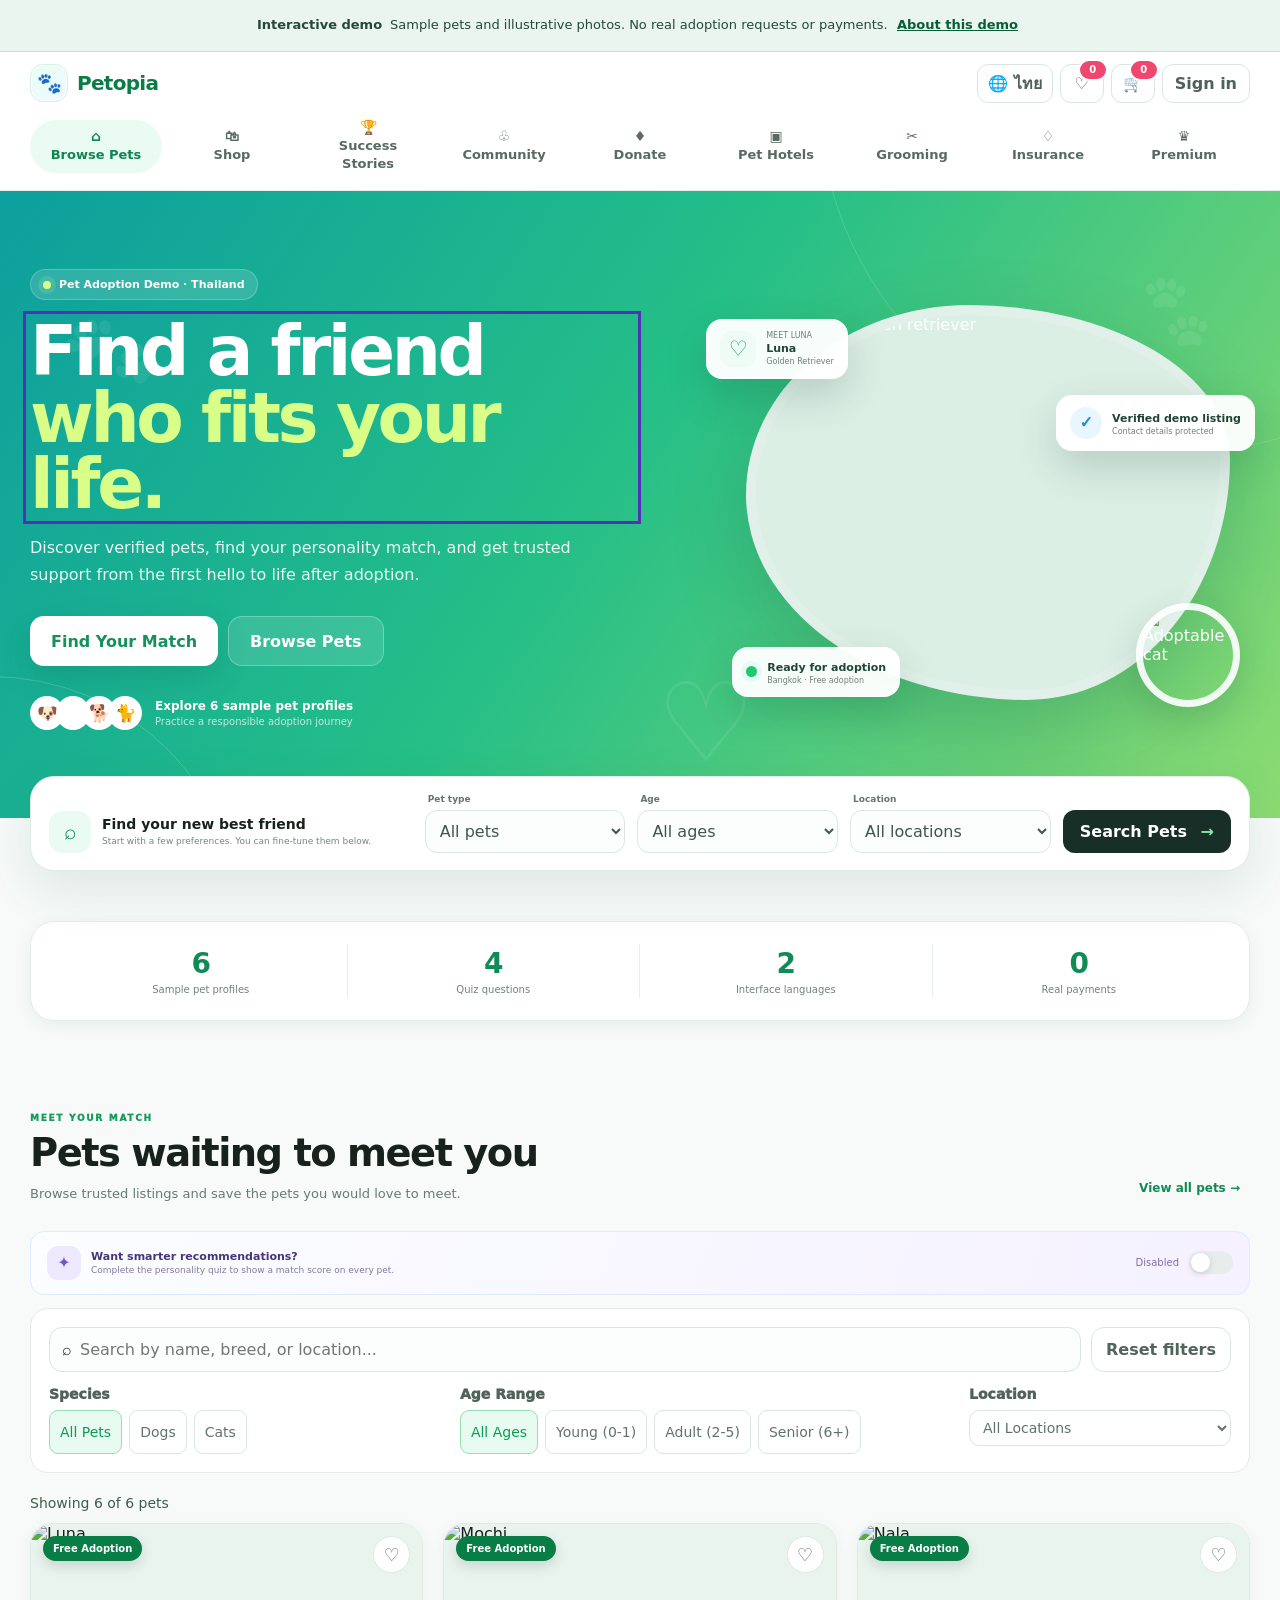
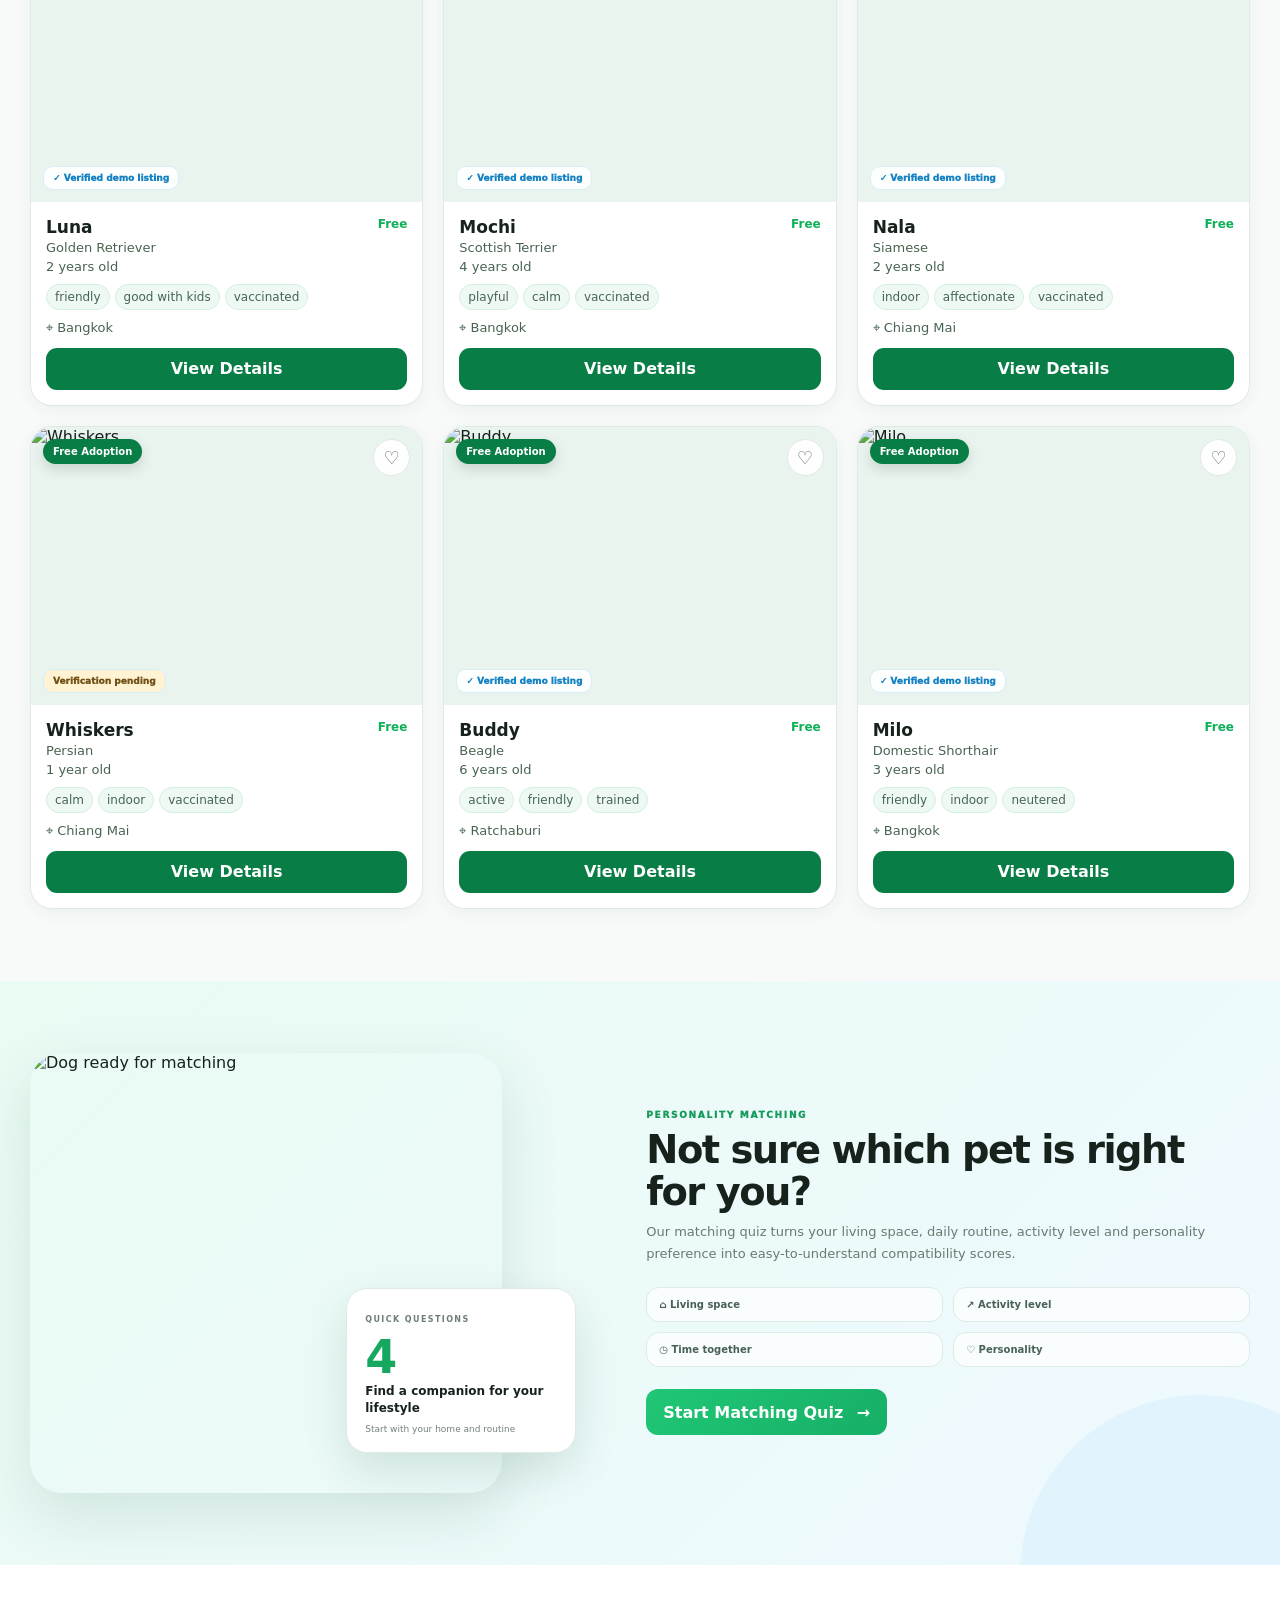
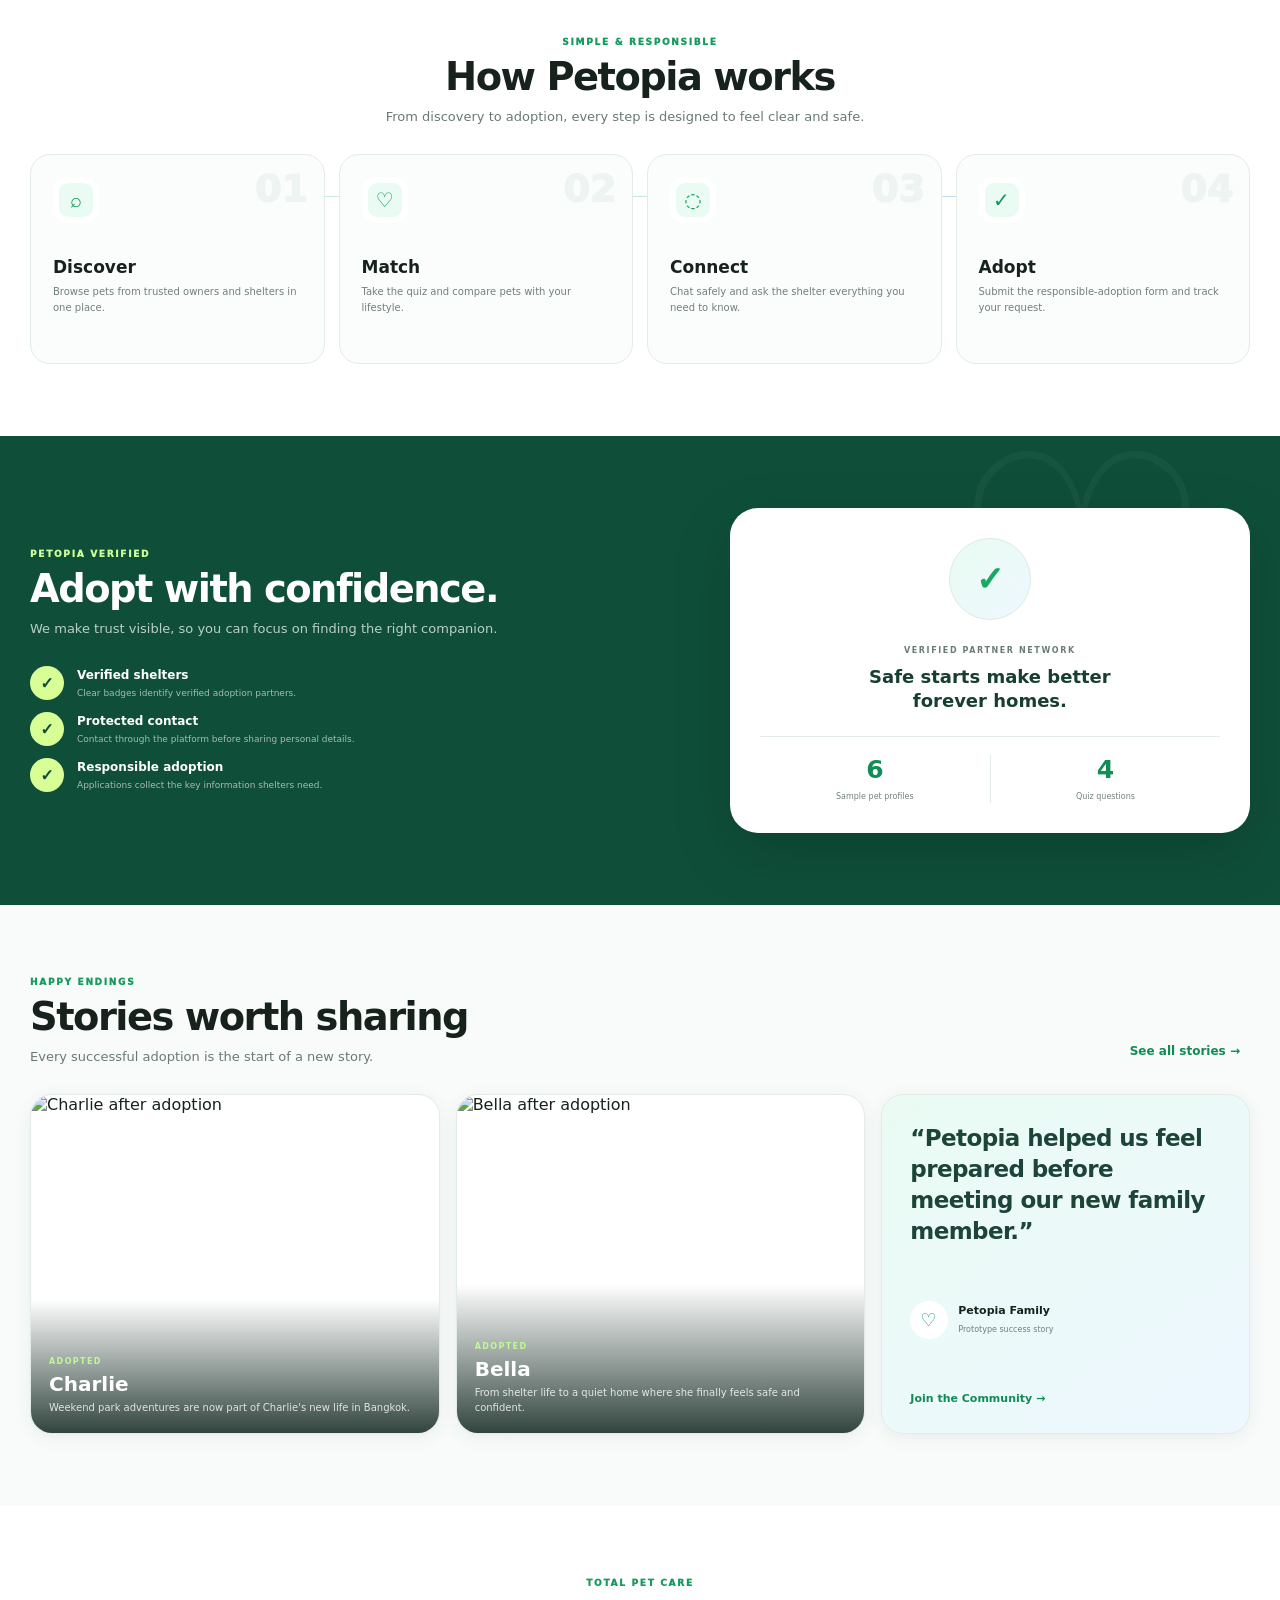
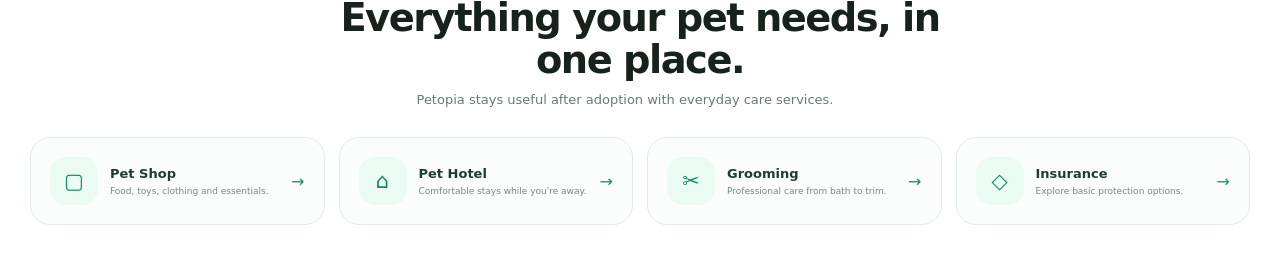
==== commit 7cb5c95a: "Make Petopia matching, adoption forms and bilingual demo flows reliable" ====
--- a/app.html
+++ b/app.html
@@ -1,457 +1,2 @@
-<!DOCTYPE html>
-<html lang="en">
-<head>
-<meta charset="UTF-8" />
-<meta name="viewport" content="width=device-width, initial-scale=1.0" />
-<title>Petopia — Lonely No More, When Pets Adore</title>
-<meta name="description" content="Petopia interactive pet adoption and pet care prototype" />
-<style>
-:root{
-  --green:#16c86d;--green-dark:#0f9d58;--green-deep:#087d45;--mint:#ecfbf4;--blue:#27a7e8;--blue-deep:#1786c7;
-  --lime:#b8ef6f;--pink:#ff5d8f;--violet:#8f67ff;--orange:#ff9b3d;--yellow:#ffd45f;
-  --ink:#193128;--muted:#6d7f77;--line:#dfeae5;--bg:#f5fbf8;--card:#ffffff;
-  --shadow:0 16px 44px rgba(30,96,69,.12);--shadow-soft:0 8px 26px rgba(30,96,69,.08);
-  --r-xl:28px;--r-lg:20px;--r-md:14px;--r-sm:10px;
-}
-*{box-sizing:border-box}html{scroll-behavior:smooth}body{margin:0;background:radial-gradient(circle at 5% 0%,#e5fbf2 0,transparent 34%),linear-gradient(180deg,#fbfffd 0%,#f2f9f6 100%);color:var(--ink);font-family:Inter,ui-sans-serif,system-ui,-apple-system,BlinkMacSystemFont,"Segoe UI",sans-serif}body.modal-open{overflow:hidden}
-button,input,select,textarea{font:inherit}button{cursor:pointer}a{text-decoration:none;color:inherit}.hidden{display:none!important}.shell{width:min(1220px,calc(100% - 32px));margin:auto}.muted{color:var(--muted)}
-.topbar{position:sticky;top:0;z-index:60;background:rgba(255,255,255,.9);backdrop-filter:blur(16px);border-bottom:1px solid rgba(210,228,219,.85)}
-.nav{min-height:72px;display:flex;align-items:center;gap:16px}.brand{display:flex;align-items:center;gap:9px;font-weight:950;letter-spacing:-.7px;color:var(--green-dark);white-space:nowrap}.brandmark{width:38px;height:38px;border-radius:13px;display:grid;place-items:center;background:linear-gradient(145deg,#dff8eb,#f4fffa);border:1px solid #cdebdc;box-shadow:inset 0 0 0 1px #fff;font-size:20px}.brand strong{font-size:20px}.navscroll{display:flex;align-items:center;gap:2px;min-width:0;flex:1;overflow:auto;scrollbar-width:none}.navscroll::-webkit-scrollbar{display:none}.navlink{border:0;background:transparent;padding:9px 8px;border-radius:11px;color:#586a61;font-size:11px;font-weight:850;white-space:nowrap;transition:.18s}.navlink:hover,.navlink.active{background:#edf9f3;color:var(--green-dark)}.navlink .ico{display:block;font-size:14px;line-height:1;margin-bottom:3px}.navright{display:flex;align-items:center;gap:7px}.iconbtn,.btn-outline,.btn-solid{height:39px;border-radius:11px;padding:0 12px;border:1px solid #d8e6df;background:#fff;color:#4e6259;font-weight:850}.iconbtn{min-width:40px;padding:0;position:relative}.iconbtn.badged::after{content:attr(data-count);position:absolute;right:-5px;top:-6px;min-width:18px;height:18px;padding:0 4px;border-radius:999px;background:#ef476f;color:white;display:grid;place-items:center;font-size:10px;border:2px solid #fff}.btn-solid{background:linear-gradient(135deg,var(--green),#0fb95f);color:#fff;border-color:transparent;box-shadow:0 8px 20px rgba(22,200,109,.22)}.btn-solid:hover{transform:translateY(-1px)}.btn-outline{background:#fff}.menuBtn{display:none}
-.page{display:none;min-height:calc(100vh - 72px)}.page.active{display:block}.content{padding:26px 0 64px}
-.hero{position:relative;overflow:hidden;background:linear-gradient(118deg,#08a9b8 0%,#22bd8f 48%,#79dd73 100%);color:#fff;padding:72px 0 62px}.hero:before,.hero:after{content:"";position:absolute;border:1px solid rgba(255,255,255,.18);border-radius:50%}.hero:before{width:560px;height:560px;right:-180px;top:-330px}.hero:after{width:360px;height:360px;left:-160px;bottom:-260px}.heroInner{position:relative;z-index:1;display:grid;grid-template-columns:1.15fr .85fr;gap:30px;align-items:center}.eyebrow{display:inline-flex;align-items:center;gap:8px;background:rgba(255,255,255,.14);border:1px solid rgba(255,255,255,.2);padding:8px 11px;border-radius:999px;font-size:11px;font-weight:900}.hero h1{font-size:clamp(38px,5vw,66px);line-height:.98;letter-spacing:-2.4px;margin:15px 0 14px;max-width:760px}.hero p{font-size:15px;line-height:1.65;max-width:650px;color:rgba(255,255,255,.9)}.heroActions{display:flex;gap:10px;flex-wrap:wrap;margin-top:24px}.heroActions button{height:46px;border:0;border-radius:13px;padding:0 18px;font-weight:900}.heroActions .white{background:#fff;color:#15915d}.heroActions .ghost{background:rgba(255,255,255,.12);color:#fff;border:1px solid rgba(255,255,255,.27)}.heroPanel{background:rgba(255,255,255,.13);border:1px solid rgba(255,255,255,.22);border-radius:28px;padding:18px;box-shadow:0 22px 60px rgba(0,70,60,.12);backdrop-filter:blur(8px)}.heroPets{display:grid;grid-template-columns:1.2fr .8fr;gap:10px}.heroPet{position:relative;overflow:hidden;border-radius:20px;min-height:230px;background:#dcefe5}.heroPet.small{display:grid;grid-template-rows:1fr 1fr;gap:10px;background:transparent}.heroPet img{width:100%;height:100%;object-fit:cover;display:block}.miniPhoto{overflow:hidden;border-radius:18px;min-height:110px}.heroBadge{position:absolute;left:12px;bottom:12px;background:#fff;color:#1c4b38;padding:8px 10px;border-radius:12px;font-size:10px;font-weight:900;box-shadow:var(--shadow-soft)}
-.stats{display:grid;grid-template-columns:repeat(3,1fr);gap:12px;margin-top:24px}.statbox{background:rgba(255,255,255,.12);border:1px solid rgba(255,255,255,.2);border-radius:14px;padding:13px 15px}.statbox b{display:block;font-size:23px}.statbox span{font-size:10px;color:rgba(255,255,255,.8)}
-.ad{background:linear-gradient(100deg,#ff8651,#ff4f8c 48%,#9b61ff);color:white;border-radius:22px;padding:22px;display:grid;grid-template-columns:1fr auto;gap:18px;align-items:center;box-shadow:var(--shadow)}.ad small{font-size:9px;font-weight:900;letter-spacing:1.1px}.ad h3{font-size:20px;margin:4px 0 5px}.ad p{font-size:11px;margin:0 0 10px;color:#fff5fa}.adChips{display:flex;gap:7px;flex-wrap:wrap}.adChips span{background:rgba(255,255,255,.14);border:1px solid rgba(255,255,255,.14);padding:6px 8px;border-radius:8px;font-size:9px}.ad button{border:0;border-radius:12px;background:#fff;color:#8f4cff;padding:11px 14px;font-weight:900}.tip{margin:14px 0;background:#f0fff7;border:1px solid #ccefdc;color:#337653;padding:11px 13px;border-radius:12px;font-size:11px}.quizbar{display:flex;align-items:center;gap:10px;background:#fff;border:1px solid #eadfff;padding:13px 15px;border-radius:14px;margin:14px 0;box-shadow:var(--shadow-soft)}.quizbar b{font-size:11px;color:#6f43c5}.quizbar .state{margin-left:auto;font-size:10px;color:#826ea4}.switch{width:42px;height:23px;border-radius:999px;background:#e8ecea;border:0;position:relative}.switch:after{content:"";position:absolute;width:19px;height:19px;left:2px;top:2px;background:#fff;border-radius:50%;box-shadow:0 2px 7px #0002;transition:.2s}.switch.on{background:#8057e8}.switch.on:after{left:21px}
-.filters{background:#fff;border:1px solid var(--line);border-radius:20px;padding:18px;margin:14px 0 22px;box-shadow:var(--shadow-soft)}.searchrow{display:grid;grid-template-columns:1fr auto;gap:10px}.searchbox{display:flex;align-items:center;gap:8px;border:1px solid #d8e6df;border-radius:13px;padding:0 12px;background:#fbfefd}.searchbox input{border:0;outline:0;width:100%;padding:12px 0;background:transparent}.filterbtn{border:1px solid #d8e6df;background:#fff;border-radius:13px;padding:0 14px;font-weight:850;color:#52645c}.filterGroups{display:grid;grid-template-columns:1.2fr 1.5fr .8fr;gap:18px;margin-top:14px}.filtertitle{font-size:10px;font-weight:950;color:#50625a;margin-bottom:8px}.filterchips{display:flex;gap:7px;flex-wrap:wrap}.chipbtn{border:1px solid #dae6e0;background:#fff;border-radius:9px;padding:7px 10px;font-size:10px;color:#60736a}.chipbtn.active{background:#e8fbf1;color:#0a9c52;border-color:#98ddb8}.locationSelect{width:100%;border:1px solid #d8e6df;border-radius:10px;padding:8px 9px;background:#fff;color:#60736a;font-size:10px}
-.petgrid{display:grid;grid-template-columns:repeat(3,1fr);gap:18px}.petcard{background:#fff;border:1px solid #dfeae4;border-radius:20px;overflow:hidden;box-shadow:var(--shadow-soft);transition:.2s}.petcard:hover{transform:translateY(-3px);box-shadow:var(--shadow)}.petphoto{height:265px;position:relative;overflow:hidden;background:#e8f4ed}.petphoto img{width:100%;height:100%;object-fit:cover;display:block;transition:.35s}.petcard:hover .petphoto img{transform:scale(1.025)}.petlabel{position:absolute;left:12px;top:12px;padding:7px 10px;border-radius:10px;color:#fff;background:linear-gradient(135deg,#14c76c,#0eb45d);font-size:10px;font-weight:900;box-shadow:0 5px 14px #0002}.verifiedBadge{position:absolute;left:12px;bottom:12px;padding:6px 9px;border-radius:10px;background:rgba(255,255,255,.92);color:#1582c3;font-size:9px;font-weight:950}.heart{position:absolute;right:12px;top:12px;width:37px;height:37px;border-radius:50%;border:1px solid #dfe8e3;background:rgba(255,255,255,.95);font-size:18px;color:#5d7067;display:grid;place-items:center}.heart.saved{color:#e84568}.petbody{padding:15px}.nameRow{display:flex;justify-content:space-between;gap:10px}.nameRow h3{font-size:17px;margin:0}.nameRow strong{color:#0daf57;font-size:12px}.breed{font-size:11px;color:#718078;margin-top:3px}.age{font-size:10px;color:#849089;margin-top:4px}.tags{display:flex;gap:5px;flex-wrap:wrap;margin:10px 0}.tag{display:inline-flex;background:#edf9f2;color:#168d4c;border:1px solid #d3efdf;border-radius:8px;padding:5px 7px;font-size:9px}.location{font-size:10px;color:#61736a;margin:10px 0 12px}.viewbtn,.greenFull,.smallgreen{border:0;background:linear-gradient(135deg,var(--green),#0eb95d);color:white;font-weight:900;border-radius:11px}.viewbtn{width:100%;padding:11px}.greenFull{width:100%;padding:12px}.smallgreen{padding:9px 12px}.empty{grid-column:1/-1;background:#fff;border:1px dashed #cbdad2;border-radius:18px;padding:44px;text-align:center;color:#73847b}
-.pageHead{text-align:center;padding:38px 0 20px}.pageHead .emoji{width:48px;height:48px;border-radius:16px;background:#eaf9f1;color:#0ca253;display:grid;place-items:center;margin:auto;font-size:23px}.pageHead h1{margin:10px 0 5px;font-size:31px;letter-spacing:-.7px}.pageHead p{margin:0;color:#75847d;font-size:12px}.whitePanel{background:#fff;border:1px solid var(--line);border-radius:18px;padding:18px;box-shadow:var(--shadow-soft)}
-.detailLayout{display:grid;grid-template-columns:1.04fr .96fr;background:#fff;border:1px solid var(--line);border-radius:24px;overflow:hidden;box-shadow:var(--shadow)}.detailImageWrap{position:relative;min-height:620px;background:#edf8f2}.detailImageWrap img{width:100%;height:100%;min-height:620px;object-fit:cover}.detailInfo{padding:29px}.back{border:0;background:#eff8f3;color:#557066;padding:8px 10px;border-radius:10px;font-size:10px;font-weight:850;margin-bottom:15px}.detailTitle{display:flex;justify-content:space-between;gap:18px}.detailTitle h2{font-size:34px;margin:0}.detailBreed{font-size:12px;color:#74837c;margin-top:3px}.price{font-weight:950;color:#0cac57;text-align:right}.price small{display:block;color:#87938d;font-size:8px;font-weight:650}.detailStats{display:grid;grid-template-columns:1fr 1fr;gap:10px;margin:16px 0}.detailStat{background:#f6faf8;border:1px solid #edf2ef;padding:13px;border-radius:12px}.detailStat small{display:block;font-size:8px;color:#8a9690;margin-bottom:2px}.detailStat b{font-size:11px}.verify{padding:11px 12px;border-radius:12px;background:#eef8ff;border:1px solid #d7ebfa;color:#2480ba;font-size:10px;font-weight:850}.adopt{width:100%;border:0;background:linear-gradient(135deg,var(--green),#0dbb60);color:#fff;padding:12px;border-radius:11px;font-weight:950;margin-top:12px}.secondaryFull{width:100%;border:1px solid #d7e4dd;background:#fff;color:#53665c;padding:11px;border-radius:11px;font-weight:850;margin-top:8px}.shelter{margin-top:13px;background:#f2fff8;border:1px solid #d1f1df;border-radius:13px;padding:13px}.shelter b{font-size:10px;color:#147343}.shelter p{font-size:9px;color:#6a7b72;line-height:1.5;margin:5px 0 0}.storyBox{margin-top:18px;background:#fff;border:1px solid var(--line);border-radius:20px;padding:20px;box-shadow:var(--shadow-soft)}.storyBox h3{margin:0 0 8px}.storyBox p{font-size:11px;line-height:1.7;color:#62746b}.mapFake{height:245px;border-radius:16px;position:relative;overflow:hidden;background:linear-gradient(135deg,#d9ebe2,#eff7f3);border:1px solid #d4e3dc;margin-top:10px}.mapFake:before{content:"";position:absolute;inset:0;background-image:linear-gradient(28deg,transparent 46%,#b9d1c5 48%,transparent 50%),linear-gradient(-28deg,transparent 46%,#c8dbd1 48%,transparent 50%);background-size:100px 78px;opacity:.8}.pin{position:absolute;left:50%;top:50%;transform:translate(-50%,-50%);font-size:32px}.mapLabel{position:absolute;left:50%;top:63%;transform:translateX(-50%);background:#fff;border:1px solid #d4e2dc;padding:6px 8px;border-radius:8px;font-size:9px;font-weight:900}
-.cards4{display:grid;grid-template-columns:repeat(4,1fr);gap:16px}.product,.storyCard{background:#fff;border:1px solid var(--line);border-radius:18px;overflow:hidden;box-shadow:var(--shadow-soft)}.product img,.storyCard img{width:100%;height:205px;object-fit:cover;display:block}.product .body,.storyCard .body{padding:13px}.product h3,.storyCard h3{font-size:14px;margin:0 0 4px}.product p,.storyCard p{font-size:10px;color:#6f7f77;line-height:1.5;min-height:45px}.priceRow{display:flex;justify-content:space-between;align-items:center;gap:8px}.priceRow b{color:#0b9f53}.cartBar{position:sticky;bottom:14px;z-index:20;margin:0 auto 20px;max-width:780px;background:#173c2d;color:#fff;border-radius:16px;padding:12px 14px;display:flex;align-items:center;gap:12px;box-shadow:0 14px 35px #173c2d33}.cartBar .grow{flex:1}.cartBar small{display:block;color:#d9ebe2}.cartBar button{border:0;background:#fff;color:#173c2d;border-radius:10px;padding:9px 12px;font-weight:900}
-.serviceGrid{display:grid;grid-template-columns:repeat(3,1fr);gap:16px}.service{background:#fff;border:1px solid var(--line);border-radius:20px;overflow:hidden;box-shadow:var(--shadow-soft)}.serviceTop{padding:19px;background:linear-gradient(135deg,#7f67ff,#9b59ff);color:#fff}.serviceTop.pink{background:linear-gradient(135deg,#ff4e8d,#ff7564)}.serviceTop.blue{background:linear-gradient(135deg,#22a5e8,#1a83d0)}.serviceTop h3{margin:0 0 5px;font-size:15px}.serviceTop b{font-size:18px}.serviceBody{padding:16px}.serviceBody p{font-size:10px;color:#6e7e76;line-height:1.55}.serviceBody ul{list-style:none;padding:0;margin:12px 0}.serviceBody li{font-size:10px;color:#586b61;margin:8px 0}.serviceBody li:before{content:"✓";color:#0dad58;margin-right:7px;font-weight:900}
-.community{max-width:760px;margin:auto}.composer textarea{width:100%;min-height:110px;border:1px solid #dbe7e1;border-radius:13px;padding:12px;resize:vertical;outline:0}.post{background:#fff;border:1px solid var(--line);border-radius:18px;padding:16px;margin-top:12px;box-shadow:var(--shadow-soft)}.postHead{display:flex;align-items:center;gap:10px}.avatar{width:38px;height:38px;border-radius:50%;background:#e9f9f1;display:grid;place-items:center}.postHead small{display:block;color:#8a9690;font-size:9px;margin-top:2px}.post p{font-size:11px;line-height:1.6;color:#566a60}.postActions{display:flex;gap:10px;border-top:1px solid #edf1ef;padding-top:10px}.postActions button{border:0;background:transparent;color:#667970;font-size:10px;padding:5px 3px}.postActions button.active{color:#e44768;font-weight:900}.commentBox{margin-top:8px;padding:10px;background:#f7faf9;border-radius:10px;font-size:10px;color:#617269}
-.donateGrid{display:grid;grid-template-columns:1.05fr .95fr;gap:16px;max-width:840px;margin:auto}.amounts{display:flex;gap:8px;flex-wrap:wrap}.amountbtn{border:1px solid #dbe7e1;background:#f8fbfa;border-radius:10px;padding:9px 12px;font-size:10px}.amountbtn.active{background:#e8fbf1;color:#0a9f53;border-color:#7dd5a5}.field{display:grid;gap:6px;margin-top:12px}.field label{font-size:9px;font-weight:900;color:#596d62}.field input,.field select,.field textarea{width:100%;border:1px solid #d9e5df;background:#fff;border-radius:11px;padding:11px;outline:0}.field textarea{min-height:90px;resize:vertical}.impact{display:grid;grid-template-columns:repeat(3,1fr);gap:12px;max-width:840px;margin:14px auto 0}.impact div{background:#fff;border:1px solid var(--line);border-radius:14px;padding:14px;text-align:center}.impact b{display:block;color:#0a9f53}.impact span{font-size:9px;color:#718079}.premiumGrid{display:grid;grid-template-columns:1fr 1fr;gap:18px;max-width:760px;margin:auto}.premium{background:#fff;border:1px solid var(--line);border-radius:22px;padding:22px;box-shadow:var(--shadow-soft);position:relative}.premium.best{border:2px solid #d7a62f}.bestBadge{position:absolute;right:16px;top:14px;background:#fff4c9;color:#9b7010;padding:6px 8px;border-radius:999px;font-size:8px;font-weight:950}.premium .crown{text-align:center;font-size:26px}.premium h3{text-align:center;margin:8px 0}.premium .big{text-align:center;font-size:31px;font-weight:950}.premium .big small{font-size:10px;color:#7c8983}.premium ul{list-style:none;padding:0;margin:16px 0}.premium li{font-size:10px;color:#5e7166;margin:9px 0}.premium button{width:100%;border:0;border-radius:11px;background:linear-gradient(135deg,#ffb02e,#ff7a24);color:#fff;padding:11px;font-weight:900}
-.quizWrap{max-width:700px;margin:auto}.progress{height:7px;background:#e9efec;border-radius:99px;overflow:hidden;margin:10px 0 20px}.progress span{display:block;height:100%;background:linear-gradient(90deg,#19c86f,#33aaf0)}.quizOptions{display:grid;grid-template-columns:1fr 1fr;gap:12px}.quizChoice{min-height:115px;border:1px solid #d9e6df;background:#fff;border-radius:16px;padding:15px;display:grid;place-items:center;gap:7px;color:#556960}.quizChoice span{font-size:28px}.quizChoice.selected{border-color:#68d09a;background:#effcf5;box-shadow:inset 0 0 0 1px #68d09a}.quizActions{display:flex;justify-content:space-between;margin-top:18px}.quizActions button{border:1px solid #dbe6e0;background:#fff;padding:10px 14px;border-radius:11px;font-weight:850;color:#5d6e65}.quizActions .next{background:linear-gradient(135deg,var(--green),#0bb25a);color:#fff;border-color:transparent}
-.authBg{padding:55px 0;background:linear-gradient(135deg,#e7fbf1,#eef9ff)}.authCard{width:min(570px,100%);margin:auto;background:#fff;border:1px solid var(--line);border-radius:24px;padding:25px;box-shadow:var(--shadow)}.authCard h1{margin:0 0 4px}.authCard>p{font-size:11px;color:#7a8881}.demoBox{background:#f0fff7;border:1px solid #cfefdc;border-radius:13px;padding:11px;font-size:10px;color:#397257;margin:14px 0}.authGrid{display:grid;grid-template-columns:1fr 1fr;gap:10px}.authGrid .full{grid-column:1/-1}.authMsg{min-height:16px;color:#d7475e;font-size:10px}.authSwitch{text-align:center;font-size:10px;color:#728079;margin-top:12px}.authSwitch button{border:0;background:transparent;color:#0ca754;font-weight:900}
-.profileCard{max-width:880px;margin:38px auto;background:#fff;border:1px solid var(--line);border-radius:24px;padding:24px;box-shadow:var(--shadow)}.profileTop{display:flex;align-items:center;gap:15px}.profileAvatar{width:66px;height:66px;border-radius:22px;background:linear-gradient(135deg,#e2f8ec,#edf8ff);display:grid;place-items:center;font-size:30px}.profileTop h2{margin:0}.profileTop p{margin:4px 0;color:#75847c;font-size:11px}.profileMeta{display:grid;grid-template-columns:repeat(4,1fr);gap:10px;margin-top:18px}.profileMeta div{background:#f7faf8;border:1px solid #edf2ef;border-radius:13px;padding:12px}.profileMeta small{display:block;color:#8b9791;font-size:8px}.profileMeta b{font-size:11px}.dashboardGrid{display:grid;grid-template-columns:1fr 1fr;gap:14px;margin-top:16px}.dashBox{border:1px solid #e1e9e5;border-radius:15px;padding:14px}.dashBox h3{font-size:13px;margin:0 0 8px}.dashItem{display:flex;justify-content:space-between;gap:10px;font-size:10px;padding:8px 0;border-bottom:1px solid #eef2f0}.dashItem:last-child{border-bottom:0}.status{padding:4px 7px;border-radius:999px;background:#edf8f2;color:#168d4c;font-size:8px;font-weight:900}
-.chat{max-width:760px;margin:30px auto;background:#fff;border:1px solid var(--line);border-radius:22px;overflow:hidden;box-shadow:var(--shadow)}.chatHead{padding:16px 18px;background:linear-gradient(100deg,#10b884,#21a7e5);color:#fff}.chatHead small{font-size:9px;opacity:.85}.messages{min-height:430px;padding:17px;background:#f7fbf9;display:flex;flex-direction:column;gap:10px}.bubble{max-width:76%;padding:10px 12px;border-radius:14px;font-size:10px;line-height:1.5}.bubble.me{margin-left:auto;background:#17c86e;color:#fff;border-bottom-right-radius:4px}.bubble.them{background:#fff;border:1px solid #dce7e1;border-bottom-left-radius:4px}.chatForm{display:grid;grid-template-columns:1fr auto;gap:8px;padding:12px}.chatForm input{border:1px solid #d9e5df;border-radius:11px;padding:11px;outline:0}.chatForm button{border:0;border-radius:10px;background:#19bd67;color:#fff;padding:0 16px;font-weight:900}
-.modal{position:fixed;inset:0;z-index:100;background:rgba(12,34,25,.45);display:none;align-items:center;justify-content:center;padding:18px}.modal.open{display:flex}.modalCard{width:min(620px,100%);max-height:90vh;overflow:auto;background:#fff;border-radius:24px;box-shadow:0 30px 90px rgba(5,38,25,.25);padding:20px}.modalHead{display:flex;justify-content:space-between;align-items:flex-start;gap:16px}.modalHead h2{font-size:21px;margin:0}.modalHead p{font-size:10px;color:#74847b;margin:4px 0 0}.closeBtn{width:36px;height:36px;border:1px solid #dce7e2;background:#fff;border-radius:10px;font-size:18px}.formGrid{display:grid;grid-template-columns:1fr 1fr;gap:10px}.formGrid .full{grid-column:1/-1}.modalActions{display:flex;justify-content:flex-end;gap:8px;margin-top:16px}.modalActions button{border-radius:10px;padding:10px 13px;font-weight:900}.modalActions .cancel{border:1px solid #d9e5df;background:#fff;color:#5f7167}.modalActions .submit{border:0;background:linear-gradient(135deg,var(--green),#0bb15a);color:#fff}.receipt{background:#f1fff7;border:1px solid #ceefdc;border-radius:14px;padding:14px;margin-top:12px;font-size:10px;color:#397358}.cartList{display:grid;gap:9px;margin-top:12px}.cartItem{display:grid;grid-template-columns:48px 1fr auto;gap:10px;align-items:center;border:1px solid #e2ebe6;border-radius:12px;padding:8px}.cartItem img{width:48px;height:48px;object-fit:cover;border-radius:9px}.qty{display:flex;align-items:center;gap:6px}.qty button{width:25px;height:25px;border:1px solid #dce6e1;background:#fff;border-radius:7px}.toast{position:fixed;left:50%;bottom:24px;z-index:140;transform:translate(-50%,20px);opacity:0;pointer-events:none;background:#173d2e;color:#fff;padding:11px 15px;border-radius:12px;font-size:10px;font-weight:800;transition:.2s;box-shadow:0 12px 30px #173d2e33}.toast.show{opacity:1;transform:translate(-50%,0)}
-@media(max-width:1040px){.heroInner{grid-template-columns:1fr}.heroPanel{display:none}.petgrid{grid-template-columns:repeat(2,1fr)}.cards4{grid-template-columns:repeat(2,1fr)}.serviceGrid{grid-template-columns:1fr 1fr}.profileMeta{grid-template-columns:repeat(2,1fr)}}
-@media(max-width:780px){.shell{width:min(100% - 22px,1220px)}.menuBtn{display:block;order:2}.brand{flex:1}.nav{flex-wrap:wrap;padding:10px 0}.navscroll{order:4;width:100%;display:none;flex-direction:column;align-items:stretch;background:#fff;border-top:1px solid var(--line);padding-top:8px}.menuopen .navscroll{display:flex}.navlink{text-align:left}.navlink .ico{display:inline;margin-right:8px}.navright{order:3}.btn-outline,.btn-solid{padding:0 9px;font-size:10px}.hero{padding:52px 0}.hero h1{font-size:42px}.stats{grid-template-columns:1fr}.ad{grid-template-columns:1fr}.filterGroups{grid-template-columns:1fr}.detailLayout{grid-template-columns:1fr}.detailImageWrap,.detailImageWrap img{min-height:380px}.serviceGrid,.premiumGrid,.donateGrid,.dashboardGrid{grid-template-columns:1fr}.impact{grid-template-columns:1fr}.profileMeta{grid-template-columns:1fr 1fr}.formGrid,.authGrid{grid-template-columns:1fr}.formGrid .full,.authGrid .full{grid-column:auto}.authGrid #signupExtra{grid-column:auto}.quizOptions{grid-template-columns:1fr 1fr}.cartBar{margin-left:11px;margin-right:11px}}
-@media(max-width:560px){.navright #logoutBtn{display:none!important}.navright .btn-outline,.navright .btn-solid{font-size:0;min-width:40px}.navright .btn-outline:before{content:"↪";font-size:15px}.navright .btn-solid:before{content:"👤";font-size:14px}.petgrid,.cards4,.serviceGrid{grid-template-columns:1fr}.petphoto{height:300px}.searchrow{grid-template-columns:1fr}.filterbtn{height:42px}.hero h1{font-size:38px}.pageHead h1{font-size:27px}.quizOptions{grid-template-columns:1fr}.profileMeta{grid-template-columns:1fr}.cartBar{align-items:flex-start;flex-wrap:wrap}.cartBar .grow{width:100%}}
-
-/* Mobile usability pass */
-html,body{max-width:100%;overflow-x:hidden}.lang-th{font-family:Tahoma,"Leelawadee UI",Inter,ui-sans-serif,system-ui,-apple-system,"Segoe UI",sans-serif}.langBtn{width:auto!important;min-width:66px!important;padding:0 10px!important;white-space:nowrap}.navright{min-width:0}.navright>*{flex:0 0 auto}button,a,input,select,textarea{-webkit-tap-highlight-color:transparent}button:focus-visible,a:focus-visible,input:focus-visible,select:focus-visible,textarea:focus-visible{outline:3px solid rgba(22,200,109,.25);outline-offset:2px}
-@media(max-width:780px){
-  .topbar{backdrop-filter:blur(18px)}.nav{min-height:64px;gap:8px;align-items:center}.brand{min-width:0}.brand strong{font-size:18px}.brandmark{width:36px;height:36px;border-radius:12px}.menuBtn{display:grid;place-items:center;order:2;width:42px;min-width:42px;height:42px}.navright{order:3;gap:5px}.navright .iconbtn,.navright .btn-outline,.navright .btn-solid{height:42px;min-height:42px}.navscroll{order:4;width:100%;display:none;grid-template-columns:1fr 1fr;gap:6px;padding:10px 0 4px;margin-top:2px;border-top:1px solid var(--line);background:transparent}.menuopen .navscroll{display:grid}.navlink{min-height:46px;padding:10px 12px;text-align:left;font-size:12px;background:#f8fcfa;border:1px solid #edf3f0}.navlink.active{border-color:#bfe8d2;background:#eafaf2}.navlink .ico{display:inline-block;width:24px;margin:0 7px 0 0;text-align:center}.content{padding:18px 0 48px}.hero{padding:42px 0 38px}.hero h1{font-size:clamp(34px,10vw,46px);letter-spacing:-1.4px}.hero p{font-size:14px}.heroActions button{min-height:46px}.stats{grid-template-columns:repeat(3,1fr);gap:8px}.statbox{padding:11px}.statbox b{font-size:19px}.statbox span{font-size:9px}.ad{padding:18px}.filters{padding:14px}.searchbox input,.field input,.field select,.field textarea,.composer textarea,.chatForm input{font-size:16px}.chipbtn,.filterbtn,.amountbtn,.smallgreen,.viewbtn,.greenFull,.secondaryFull,.adopt,.subscribeBtn{min-height:44px}.petgrid,.cards4{gap:13px}.petphoto{height:auto;aspect-ratio:4/3}.petbody{padding:14px}.nameRow h3{font-size:18px}.breed,.age,.location,.product p,.storyCard p,.serviceBody p,.serviceBody li,.post p,.detailInfo p{font-size:12px}.tag{font-size:10px}.pageHead{padding:28px 0 16px}.pageHead h1{font-size:28px}.pageHead p{font-size:12px;line-height:1.5}.detailLayout{border-radius:18px}.detailImageWrap{min-height:0;aspect-ratio:4/3}.detailImageWrap img{min-height:0;height:100%}.detailInfo{padding:18px}.detailTitle h2{font-size:30px}.detailStats{grid-template-columns:1fr 1fr}.detailStat small{font-size:9px}.detailStat b{font-size:12px}.storyBox{padding:16px}.mapFake{height:210px}.product img,.storyCard img{height:auto;aspect-ratio:4/3}.serviceBody{padding:15px}.community{width:100%}.messages{min-height:310px;max-height:54vh;overflow:auto}.bubble{font-size:12px;max-width:86%}.chatForm button{min-height:44px}.modal{align-items:flex-end;padding:0}.modalCard{width:100%;max-width:none;max-height:92vh;border-radius:24px 24px 0 0;padding:18px 16px calc(18px + env(safe-area-inset-bottom));overscroll-behavior:contain}.modalHead{position:sticky;top:-18px;background:#fff;z-index:2;padding:2px 0 10px}.closeBtn{min-width:44px;min-height:44px}.modalActions{position:sticky;bottom:-18px;background:#fff;padding:12px 0 0;flex-wrap:wrap}.modalActions button{min-height:44px;flex:1 1 140px}.cartItem{grid-template-columns:52px minmax(0,1fr) auto}.cartItem b{overflow-wrap:anywhere}.toast{bottom:16px;width:calc(100% - 28px);text-align:center;font-size:12px}.authBg{padding:26px 0}.authCard{padding:18px;border-radius:19px}.profileCard{margin:22px auto;padding:18px}.profileTop{align-items:flex-start}.dashboardGrid{gap:10px}.dashItem{font-size:11px}.quizChoice{min-height:100px}.quizActions button{min-height:44px}.cartBar{bottom:10px;border-radius:14px}.impact div{padding:13px}.premium{padding:19px}
-}
-@media(max-width:560px){
-  .shell{width:calc(100% - 20px)}.brand{flex:1}.navright #logoutBtn{display:none!important}.navright .btn-outline,.navright .btn-solid{font-size:0;width:42px;min-width:42px;padding:0}.navright .btn-outline:before{content:"👤";font-size:15px}.navright .btn-solid:before{content:"↪";font-size:15px}.langBtn{font-size:11px!important;width:auto!important;min-width:60px!important;padding:0 8px!important}.langBtn:before{content:none!important}.navscroll{grid-template-columns:1fr 1fr}.hero{padding:34px 0}.heroActions{display:grid;grid-template-columns:1fr 1fr}.heroActions button{width:100%;padding:0 10px}.stats{grid-template-columns:1fr 1fr 1fr}.statbox{text-align:center}.filterGroups{gap:13px}.petgrid,.cards4,.serviceGrid{grid-template-columns:1fr}.petphoto{aspect-ratio:1.2/1}.detailTitle{align-items:flex-start}.detailTitle h2{font-size:28px}.price{font-size:14px}.profileMeta{grid-template-columns:1fr 1fr}.profileTop{flex-wrap:wrap}.profileTop>button{width:100%;min-height:44px}.chat{margin:16px auto;border-radius:18px}.chatForm{grid-template-columns:minmax(0,1fr) auto}.chatForm button{padding:0 14px}.donateGrid,.premiumGrid,.dashboardGrid,.impact{grid-template-columns:1fr}.amountbtn{flex:1 1 29%}.quizOptions{grid-template-columns:1fr}.quizChoice{grid-template-columns:44px 1fr;place-items:center start;text-align:left;min-height:76px}.quizChoice span{font-size:25px}.cartBar{margin-left:10px;margin-right:10px}.formGrid,.authGrid{grid-template-columns:1fr}.cartItem{grid-template-columns:46px minmax(0,1fr);align-items:start}.cartItem .qty{grid-column:2;justify-content:flex-end}.modalHead h2{font-size:20px}.modalHead p{font-size:11px;line-height:1.4}.empty{padding:30px 16px}
-}
-@media(max-width:380px){
-  .brand strong{display:none}.navright{gap:4px}.langBtn{min-width:56px!important}.navscroll{grid-template-columns:1fr}.heroActions{grid-template-columns:1fr}.stats{grid-template-columns:1fr}.profileMeta{grid-template-columns:1fr}.detailStats{grid-template-columns:1fr}.pageHead h1{font-size:25px}
-}
-
-
-/* ===== Petopia visual refresh v4 ===== */
-:root{--green:#20c775;--green-dark:#128a56;--green-deep:#09653f;--blue:#43a9e8;--soft-green:#eafbf3;--soft-blue:#eaf6fd;--cream:#fff9ec;--ink:#17221c;--muted:#65716a;--line:#e3eae6;--bg:#f7faf9;--shadow-soft:0 4px 18px rgba(20,60,40,.065);--shadow:0 14px 38px rgba(20,60,40,.11)}
-body{background:#f7faf9}.topbar{background:rgba(255,255,255,.94);border-bottom:1px solid #e8efeb}.nav{min-height:76px}.brandmark{background:linear-gradient(145deg,#e9fff4,#eef8ff);border-color:#d8eee3}.navlink{font-size:11px;border-radius:999px;padding:9px 10px}.navlink:hover,.navlink.active{background:#eafbf3;color:#108453}.btn-solid,.primaryAction,.viewbtn,.greenFull,.smallgreen{background:linear-gradient(135deg,#20c775,#16af66)}
-.homeHero{padding:78px 0 88px;background:linear-gradient(124deg,#0c9f9e 0%,#25bf87 47%,#8cdb71 100%);overflow:hidden}.homeHero:before{width:720px;height:720px;right:-260px;top:-460px;border:1px solid rgba(255,255,255,.16)}.homeHero:after{width:500px;height:500px;left:-260px;bottom:-360px}.heroPaws{position:absolute;inset:0;pointer-events:none;opacity:.08}.heroPaws span{position:absolute;font-size:78px;filter:grayscale(1) brightness(6)}.heroPaws span:nth-child(1){left:5%;top:18%;transform:rotate(-18deg)}.heroPaws span:nth-child(2){right:41%;bottom:5%;font-size:110px}.heroPaws span:nth-child(3){right:5%;top:13%;transform:rotate(15deg);font-size:64px}.homeHeroInner{grid-template-columns:1fr .9fr;gap:72px}.heroCopy h1{font-size:clamp(48px,5.4vw,74px);line-height:.96;letter-spacing:-3.4px;max-width:710px;margin:18px 0}.heroCopy h1 span{display:block;color:#d9ff89}.heroCopy p{font-size:16px;max-width:610px}.eyebrow{background:rgba(255,255,255,.14);padding:8px 12px}.eyebrowDot{width:8px;height:8px;border-radius:50%;background:#d8ff8b;box-shadow:0 0 0 5px rgba(216,255,139,.12)}.heroActions{margin-top:28px}.heroActions button{height:50px;border-radius:14px;padding:0 21px;transition:transform .2s,box-shadow .2s}.heroActions .white{box-shadow:0 12px 32px rgba(0,70,55,.15)}.heroActions button:hover{transform:translateY(-2px)}.heroProof{display:flex;align-items:center;gap:13px;margin-top:30px}.proofFaces{display:flex}.proofFaces span{width:34px;height:34px;margin-left:-8px;border-radius:50%;background:#fff;border:3px solid rgba(255,255,255,.78);display:grid;place-items:center;font-size:17px}.proofFaces span:first-child{margin-left:0}.heroProof b{display:block;font-size:12px}.heroProof small{display:block;color:rgba(255,255,255,.72);font-size:10px;margin-top:3px}.heroVisual{position:relative;min-height:430px}.heroMainPhoto{position:absolute;inset:20px 20px 15px 40px;border-radius:46% 54% 42% 58% / 48% 39% 61% 52%;overflow:hidden;background:#dcefe5;border:10px solid rgba(255,255,255,.14);box-shadow:0 28px 80px rgba(0,68,54,.2)}.heroMainPhoto img{width:100%;height:100%;object-fit:cover}.floatCard{position:absolute;z-index:3;display:flex;align-items:center;gap:10px;background:rgba(255,255,255,.96);color:#204437;border:1px solid rgba(255,255,255,.85);border-radius:16px;padding:11px 13px;box-shadow:0 16px 42px rgba(0,55,43,.18)}.floatCard small,.floatCard em{display:block;font-size:8px;color:#6f8078;font-style:normal}.floatCard b{display:block;font-size:11px;margin:2px 0}.floatIcon{width:36px;height:36px;border-radius:12px;display:grid;place-items:center;background:#effbf5;color:#0cae5b;font-size:21px}.floatMatch{left:0;top:34px}.floatVerified{right:-5px;top:110px}.floatReady{left:26px;bottom:18px}.verifySeal{width:32px;height:32px;border-radius:50%;background:#e9f6ff;color:#218dcc;display:grid;place-items:center;font-weight:950}.statusDot{width:11px;height:11px;border-radius:50%;background:#20c775;box-shadow:0 0 0 5px #e8fbf1}.petBubble{position:absolute;right:10px;bottom:8px;width:104px;height:104px;border-radius:50%;border:7px solid rgba(255,255,255,.9);overflow:hidden;box-shadow:0 15px 38px rgba(0,55,43,.18)}.petBubble img{width:100%;height:100%;object-fit:cover}
-.quickFinderWrap{position:relative;z-index:8;margin-top:-42px}.quickFinder{display:grid;grid-template-columns:1.45fr repeat(3,.8fr) auto;gap:12px;align-items:end;background:#fff;border:1px solid #e2ebe6;border-radius:24px;padding:17px 18px;box-shadow:0 18px 50px rgba(30,96,69,.12)}.quickFinderTitle{display:flex;gap:11px;align-items:center}.quickFinderTitle b{display:block;font-size:14px}.quickFinderTitle small{display:block;font-size:9px;color:#77877f;margin-top:3px;line-height:1.4}.finderIcon{width:42px;height:42px;border-radius:14px;background:#eafbf3;color:#118a55;display:grid;place-items:center;font-size:21px}.quickFinder label>span{display:block;font-size:9px;font-weight:900;color:#64756c;margin:0 0 6px 3px}.quickFinder select{height:43px;width:100%;border:1px solid #dce7e1;border-radius:12px;background:#fbfefd;color:#41554b;padding:0 10px}.quickFinder button{height:43px;border:0;border-radius:12px;background:#172f26;color:#fff;font-weight:900;padding:0 17px;white-space:nowrap}.quickFinder button span{margin-left:8px;color:#87eaaa}
-.homeSection{padding:72px 0}.homeStatsSection{padding:50px 0 20px}.homeStats{display:grid;grid-template-columns:repeat(4,1fr);background:#fff;border:1px solid #e5ede9;border-radius:24px;padding:22px 24px;box-shadow:var(--shadow-soft)}.homeStats>div{text-align:center;padding:3px 20px;border-right:1px solid #e8efeb}.homeStats>div:last-child{border-right:0}.homeStats b{display:block;font-size:28px;color:#118b55;letter-spacing:-.8px}.homeStats span{display:block;font-size:10px;color:#72827a;margin-top:4px}.sectionHeader{margin-bottom:26px}.sectionHeader.centered{text-align:center;max-width:680px;margin-left:auto;margin-right:auto}.splitHeader{display:flex;align-items:end;justify-content:space-between;gap:24px}.sectionKicker{display:block;font-size:9px;font-weight:950;letter-spacing:1.7px;color:#169b5d;margin-bottom:9px}.sectionKicker.light{color:#ccff99}.sectionHeader h2,.matchCopy h2,.trustCopy h2,.finalCta h2{font-size:clamp(30px,3vw,43px);line-height:1.08;letter-spacing:-1.5px;margin:0 0 9px}.sectionHeader p,.matchCopy p,.trustCopy p,.finalCta p{color:#697a71;font-size:13px;line-height:1.7;margin:0;max-width:650px}.textAction{border:0;background:transparent;color:#118b55;font-weight:900;font-size:12px;padding:10px}.textAction:hover{text-decoration:underline}.homeQuizBar{margin:0 0 13px;border-color:#dfebff;background:linear-gradient(110deg,#fbfdff,#f5f1ff);box-shadow:none;padding:14px 16px}.homeQuizBar>div:nth-child(2){min-width:0}.homeQuizBar b{display:block;color:#47347b;font-size:11px}.homeQuizBar small{display:block;color:#857a9b;font-size:9px;margin-top:2px}.quizIconLine{width:34px;height:34px;border-radius:11px;background:#eee9ff;color:#7356c9;display:grid;place-items:center}.explorerFilters{margin-top:0;border-radius:18px;box-shadow:none;background:#fff}.petgrid{grid-template-columns:repeat(3,1fr);gap:20px}.petcard{border-radius:22px;box-shadow:0 4px 16px rgba(20,60,40,.055)}.petcard:hover{transform:translateY(-5px);box-shadow:0 15px 36px rgba(20,60,40,.12)}.petphoto{height:278px}.heart{transition:transform .2s,background .2s}.heart.saved{animation:petPop .24s ease;background:#fff5f7}.viewbtn{min-height:42px}.verifiedBadge{border:1px solid #d9edf9}.tag{border-radius:999px;padding:5px 8px}.petlabel{border-radius:999px}.matchingSection{background:linear-gradient(135deg,#e9fbf3,#eff9ff);position:relative;overflow:hidden}.matchingSection:after{content:"";position:absolute;width:360px;height:360px;border-radius:50%;background:rgba(67,169,232,.07);right:-100px;bottom:-190px}.matchingGrid{display:grid;grid-template-columns:.95fr 1.05fr;gap:70px;align-items:center;position:relative;z-index:2}.matchVisual{position:relative;min-height:440px}.matchPhoto{position:absolute;inset:0 74px 0 0;border-radius:32px;overflow:hidden;box-shadow:0 22px 58px rgba(28,87,62,.13)}.matchPhoto img{width:100%;height:100%;object-fit:cover}.matchResult{position:absolute;right:0;bottom:40px;width:230px;background:#fff;border:1px solid #e0eae5;border-radius:21px;padding:18px;box-shadow:0 18px 44px rgba(28,87,62,.14)}.matchResult small{font-size:8px;letter-spacing:1.4px;color:#6d7e75;font-weight:900}.matchResult strong{display:block;font-size:46px;line-height:1;color:#16a85f;margin:8px 0 3px}.matchResult b{display:block;font-size:12px;line-height:1.4}.matchResult span{display:block;font-size:9px;color:#718078;margin-top:7px}.matchCopy p{max-width:560px}.matchFeatures{display:grid;grid-template-columns:1fr 1fr;gap:10px;margin:22px 0}.matchFeatures span{background:rgba(255,255,255,.72);border:1px solid #dcece4;border-radius:13px;padding:11px 12px;font-size:10px;font-weight:800;color:#476157}.primaryAction{height:46px;border:0;border-radius:12px;color:#fff;font-weight:900;padding:0 17px}.primaryAction span{margin-left:8px}.howSection{background:#fff}.stepsGrid{display:grid;grid-template-columns:repeat(4,1fr);gap:14px;position:relative}.stepsGrid:before{content:"";position:absolute;left:11%;right:11%;top:42px;height:1px;background:linear-gradient(90deg,#cceadc,#baddf3)}.stepsGrid article{position:relative;background:#fbfdfc;border:1px solid #e3ebe7;border-radius:20px;padding:22px;min-height:210px}.stepNo{position:absolute;right:16px;top:12px;font-size:38px;font-weight:950;color:#eef4f1}.stepIcon{position:relative;z-index:2;width:46px;height:46px;border-radius:15px;background:#eafbf3;color:#0e9658;display:grid;place-items:center;font-size:20px;margin-bottom:34px;border:6px solid #fff}.stepsGrid h3{font-size:17px;margin:0 0 7px}.stepsGrid p{font-size:10px;color:#718078;line-height:1.6;margin:0}.trustSection{background:#0f4f39;color:#fff;position:relative;overflow:hidden}.trustSection:before{content:"♡";position:absolute;right:5%;top:-45px;font-size:300px;color:rgba(255,255,255,.035);font-family:Arial}.trustGrid{display:grid;grid-template-columns:1.1fr .9fr;gap:64px;align-items:center}.trustCopy p{color:rgba(255,255,255,.72)}.trustList{display:grid;gap:12px;margin-top:26px}.trustList>div{display:grid;grid-template-columns:36px 1fr;column-gap:11px;align-items:center}.trustList>div>span{grid-row:1/3;width:34px;height:34px;border-radius:50%;background:#d8ff95;color:#0f4f39;display:grid;place-items:center;font-weight:950}.trustList b{font-size:12px}.trustList small{font-size:9px;color:rgba(255,255,255,.62);margin-top:3px}.trustSealCard{background:#fff;color:#173e31;border-radius:28px;padding:30px;text-align:center;box-shadow:0 20px 60px rgba(0,0,0,.16)}.bigSeal{width:82px;height:82px;border-radius:50%;background:linear-gradient(135deg,#e9fbf2,#eef8ff);color:#19a861;margin:0 auto 18px;display:grid;place-items:center;font-size:34px;font-weight:950;border:1px solid #d8ece2}.trustSealCard>span{font-size:8px;letter-spacing:1.6px;color:#6a7c73;font-weight:900}.trustSealCard>b{display:block;font-size:18px;line-height:1.35;margin:8px auto 22px;max-width:290px}.sealStats{display:grid;grid-template-columns:1fr 1fr;border-top:1px solid #e4ece8;padding-top:18px}.sealStats>div+div{border-left:1px solid #e4ece8}.sealStats strong{display:block;color:#118d55;font-size:25px}.sealStats small{font-size:8px;color:#73837b}.storiesPreviewSection{background:#f8fbfa}.storyPreviewGrid{display:grid;grid-template-columns:1fr 1fr .9fr;gap:16px}.storyPreviewGrid article{border-radius:22px;overflow:hidden;background:#fff;border:1px solid #e3ebe7;min-height:340px;box-shadow:var(--shadow-soft)}.storyPreviewGrid article:not(.storyQuote){position:relative}.storyPreviewGrid img{width:100%;height:100%;object-fit:cover;display:block}.storyPreviewGrid article:not(.storyQuote)>div{position:absolute;left:0;right:0;bottom:0;padding:50px 18px 18px;background:linear-gradient(transparent,rgba(10,33,24,.84));color:#fff}.storyPreviewGrid article span{font-size:8px;font-weight:900;letter-spacing:1.4px;color:#bdf994}.storyPreviewGrid h3{margin:4px 0;font-size:20px}.storyPreviewGrid p{margin:0;font-size:10px;line-height:1.5;color:rgba(255,255,255,.82)}.storyQuote{padding:28px;display:flex;flex-direction:column;justify-content:space-between;background:linear-gradient(145deg,#eafbf3,#edf8ff)!important}.storyQuote blockquote{font-size:23px;line-height:1.35;letter-spacing:-.6px;margin:0;color:#1d4537;font-weight:800}.quoteMeta{display:flex;align-items:center;gap:10px}.quoteAvatar{width:38px;height:38px;border-radius:50%;background:#fff;display:grid;place-items:center;color:#18a45d!important;font-size:18px!important}.quoteMeta b{font-size:11px;display:block}.quoteMeta small{font-size:8px;color:#718078}.storyQuote button{border:0;background:transparent;text-align:left;padding:0;color:#118a55;font-weight:900;font-size:11px}.servicesSection{background:#fff}.servicePreviewGrid{display:grid;grid-template-columns:repeat(4,1fr);gap:14px}.servicePreviewGrid button{text-align:left;border:1px solid #e1ebe6;background:#fbfdfc;border-radius:20px;padding:19px;display:grid;grid-template-columns:48px 1fr auto;gap:12px;align-items:center;transition:.2s}.servicePreviewGrid button:hover{transform:translateY(-3px);background:#fff;box-shadow:var(--shadow-soft)}.serviceGlyph{width:48px;height:48px;border-radius:16px;background:#eafbf3;color:#118e56;display:grid;place-items:center;font-size:21px}.servicePreviewGrid b{display:block;font-size:13px;color:#203c31}.servicePreviewGrid small{display:block;font-size:9px;color:#78877f;margin-top:4px;line-height:1.4}.servicePreviewGrid em{font-style:normal;color:#15975b}.sponsorSection{padding-top:36px}.refinedAd{background:linear-gradient(105deg,#244d3e,#267b5a 56%,#2b9c83);border-radius:26px;box-shadow:none;padding:28px}.refinedAd h3{font-size:25px}.refinedAd button{color:#176447}.finalCtaSection{padding:48px 0 80px}.finalCta{background:linear-gradient(120deg,#119d82,#22b96d 58%,#75cc67);border-radius:32px;color:#fff;padding:42px 44px;display:flex;justify-content:space-between;align-items:center;gap:28px;position:relative;overflow:hidden}.finalCta:after{content:"🐾";position:absolute;right:8%;top:-26px;font-size:150px;opacity:.07;filter:grayscale(1) brightness(6)}.finalCta p{color:rgba(255,255,255,.78)}.finalCtaActions{display:flex;gap:9px;position:relative;z-index:2;flex-shrink:0}.finalCtaActions button{height:45px;border-radius:12px;padding:0 16px;font-weight:900}.ctaWhite{border:0;background:#fff;color:#128653}.ctaOutline{border:1px solid rgba(255,255,255,.35);background:rgba(255,255,255,.08);color:#fff}
-.siteFooter{background:#0b3226;color:#eaf7f1;padding:52px 0 20px}.footerGrid{display:grid;grid-template-columns:1.8fr repeat(3,1fr);gap:42px}.footerLogo{color:#fff}.footerLogo .brandmark{background:rgba(255,255,255,.1);border-color:rgba(255,255,255,.12)}.footerBrand p{font-size:13px;margin:15px 0 7px}.footerBrand small{font-size:9px;color:rgba(255,255,255,.55);line-height:1.6;display:block;max-width:300px}.siteFooter h4{font-size:11px;margin:4px 0 13px;color:#c8f69c}.siteFooter button{display:block;border:0;background:transparent;color:rgba(255,255,255,.68);padding:5px 0;font-size:10px;text-align:left}.siteFooter button:hover{color:#fff}.footerBottom{border-top:1px solid rgba(255,255,255,.1);margin-top:34px;padding-top:17px;display:flex;justify-content:space-between;gap:20px;font-size:8px;color:rgba(255,255,255,.46)}.footerBottom div{display:flex;gap:16px}
-/* richer inner pages */
-.page:not(#page-browse){background:radial-gradient(circle at 50% -110px,#eafbf3 0,#f7faf9 360px)}.pageHead{padding:48px 0 25px}.pageHead .emoji{box-shadow:0 8px 22px rgba(18,138,86,.09);border:1px solid #dcece4}.pageHead h1{font-size:36px;letter-spacing:-1.2px}.pageHead p{font-size:11px;color:#718078}.whitePanel,.profileCard,.chat,.authCard{border-color:#e1ebe6;box-shadow:0 8px 28px rgba(24,70,50,.075)}.product,.storyCard,.service{border-radius:20px;box-shadow:0 4px 18px rgba(20,60,40,.06);transition:.2s}.product:hover,.storyCard:hover,.service:hover{transform:translateY(-3px);box-shadow:0 12px 30px rgba(20,60,40,.1)}.serviceTop{padding:22px}.serviceBody{padding:19px}.product .body,.storyCard .body{padding:16px}.donateGrid .whitePanel{border-radius:22px}.profileCard{border-radius:26px}.authCard{border-radius:26px}.detailLayout{border-radius:25px;overflow:hidden;box-shadow:0 10px 35px rgba(25,78,55,.08)}.storyBox{border-radius:22px;box-shadow:0 8px 26px rgba(25,78,55,.06)}
-@keyframes petPop{50%{transform:scale(1.16)}}
-@media(max-width:1040px){.homeHeroInner{grid-template-columns:1fr 1fr;gap:34px}.quickFinder{grid-template-columns:1.3fr 1fr 1fr 1fr}.quickFinder button{grid-column:1/-1}.servicePreviewGrid{grid-template-columns:1fr 1fr}.storyPreviewGrid{grid-template-columns:1fr 1fr}.storyQuote{grid-column:1/-1;min-height:230px!important}.petgrid{grid-template-columns:repeat(2,1fr)}}
-@media(max-width:780px){.homeHero{padding:48px 0 70px}.homeHeroInner{grid-template-columns:1fr;gap:32px}.heroCopy h1{font-size:clamp(40px,12vw,56px);letter-spacing:-2px}.heroVisual{min-height:390px}.heroMainPhoto{inset:14px 20px 10px 25px}.floatVerified{right:0}.quickFinderWrap{margin-top:-34px}.quickFinder{grid-template-columns:1fr 1fr}.quickFinderTitle{grid-column:1/-1}.quickFinder button{grid-column:1/-1}.homeStats{grid-template-columns:1fr 1fr}.homeStats>div{border-right:0}.homeStats>div:nth-child(odd){border-right:1px solid #e8efeb}.homeStats>div:nth-child(-n+2){border-bottom:1px solid #e8efeb;padding-bottom:15px}.homeStats>div:nth-child(n+3){padding-top:15px}.homeSection{padding:54px 0}.splitHeader{align-items:flex-start}.matchingGrid,.trustGrid{grid-template-columns:1fr;gap:35px}.matchVisual{min-height:390px;order:2}.matchCopy{order:1}.stepsGrid{grid-template-columns:1fr 1fr}.stepsGrid:before{display:none}.storyPreviewGrid{grid-template-columns:1fr 1fr}.finalCta{padding:34px 28px;align-items:flex-start;flex-direction:column}.footerGrid{grid-template-columns:1.4fr 1fr 1fr}.footerGrid>div:last-child{grid-column:2}.navscroll{border-radius:0 0 18px 18px}}
-@media(max-width:560px){.homeHero{padding:36px 0 62px}.heroCopy h1{font-size:43px}.heroCopy p{font-size:13px}.heroProof{align-items:flex-start}.heroVisual{min-height:330px}.floatCard{padding:9px 10px}.floatMatch{left:0;top:20px}.floatVerified{top:92px}.floatReady{left:14px;bottom:10px}.petBubble{width:82px;height:82px}.quickFinder{grid-template-columns:1fr;padding:15px;border-radius:20px}.quickFinderTitle{grid-column:auto}.quickFinder button{grid-column:auto}.homeStatsSection{padding-top:40px}.homeStats{padding:15px;border-radius:20px}.homeStats b{font-size:24px}.sectionHeader h2,.matchCopy h2,.trustCopy h2,.finalCta h2{font-size:30px}.splitHeader{display:block}.splitHeader .textAction{padding-left:0;margin-top:8px}.homeQuizBar{display:grid;grid-template-columns:36px minmax(0,1fr) auto}.homeQuizBar .state{display:none}.homeQuizBar .switch{grid-column:3;grid-row:1/3}.petgrid{grid-template-columns:1fr}.petphoto{aspect-ratio:1.12/1;height:auto}.matchingSection{padding-top:48px}.matchVisual{min-height:335px}.matchPhoto{right:38px;border-radius:25px}.matchResult{width:190px;padding:14px;bottom:22px}.matchResult strong{font-size:38px}.matchFeatures{grid-template-columns:1fr 1fr;gap:7px}.matchFeatures span{padding:10px;font-size:9px}.stepsGrid{grid-template-columns:1fr}.stepsGrid article{min-height:0}.stepIcon{margin-bottom:20px}.storyPreviewGrid{grid-template-columns:1fr}.storyPreviewGrid article{min-height:320px}.storyQuote{grid-column:auto;min-height:250px!important}.servicePreviewGrid{grid-template-columns:1fr}.servicePreviewGrid button{padding:16px}.refinedAd{padding:22px}.refinedAd h3{font-size:21px}.finalCta{border-radius:24px;padding:28px 22px}.finalCtaActions{width:100%;display:grid;grid-template-columns:1fr 1fr}.footerGrid{grid-template-columns:1fr 1fr;gap:28px}.footerBrand{grid-column:1/-1}.footerGrid>div:last-child{grid-column:auto}.footerBottom{flex-direction:column}.pageHead{padding-top:34px}.pageHead h1{font-size:30px}.detailInfo .adopt{position:sticky;bottom:10px;z-index:4;box-shadow:0 10px 28px rgba(22,175,102,.24)}}
-@media(max-width:380px){.heroVisual{min-height:300px}.floatVerified{display:none}.heroMainPhoto{inset:15px 10px 8px 10px}.petBubble{right:0}.homeStats{grid-template-columns:1fr}.homeStats>div{border:0!important;border-bottom:1px solid #e8efeb!important;padding:12px!important}.homeStats>div:last-child{border-bottom:0!important}.matchFeatures{grid-template-columns:1fr}.finalCtaActions{grid-template-columns:1fr}.footerGrid{grid-template-columns:1fr}.footerBrand{grid-column:auto}.footerGrid>div:last-child{grid-column:auto}}
-@media(prefers-reduced-motion:reduce){*{scroll-behavior:auto!important;transition:none!important;animation:none!important}}
-
-/* ===== PETOPIA ALL-PAGES VISUAL REFRESH ===== */
-.subHero{position:relative;overflow:hidden;padding:58px 0 48px;color:#fff;background:linear-gradient(120deg,#0aa5a9 0%,#17ba83 52%,#6ad86e 100%);border-bottom:1px solid rgba(255,255,255,.18)}
-.subHero:before,.subHero:after{content:"";position:absolute;border-radius:50%;pointer-events:none}.subHero:before{width:420px;height:420px;right:-150px;top:-250px;border:1px solid rgba(255,255,255,.22)}.subHero:after{width:240px;height:240px;left:-100px;bottom:-170px;background:rgba(255,255,255,.06)}
-.subHero .shell{position:relative;z-index:1}.subHeroGrid{display:grid;grid-template-columns:1.15fr .85fr;gap:30px;align-items:center}.subHeroCopy{min-width:0}.subKicker{display:inline-flex;align-items:center;gap:8px;font-size:10px;font-weight:950;letter-spacing:1.5px;text-transform:uppercase;color:#e8fff5}.subKicker:before{content:"";width:24px;height:2px;background:#d8ffac;border-radius:999px}.subHero h1{font-size:clamp(34px,4vw,54px);line-height:1.02;letter-spacing:-1.8px;margin:12px 0 10px}.subHero p{max-width:650px;font-size:13px;line-height:1.7;color:rgba(255,255,255,.88);margin:0}.subHeroMeta{display:flex;gap:9px;flex-wrap:wrap;margin-top:20px}.subHeroMeta span{padding:8px 10px;border-radius:999px;background:rgba(255,255,255,.12);border:1px solid rgba(255,255,255,.18);font-size:9px;font-weight:850}.subHeroVisual{min-height:210px;border-radius:26px;background:rgba(255,255,255,.11);border:1px solid rgba(255,255,255,.18);backdrop-filter:blur(8px);position:relative;overflow:hidden;padding:18px;box-shadow:0 24px 60px rgba(0,75,65,.16)}
-.subHeroVisual:before{content:"";position:absolute;width:170px;height:170px;border-radius:50%;right:-35px;top:-40px;background:rgba(255,255,255,.11)}.visualCard{position:relative;z-index:1;background:#fff;color:var(--ink);border-radius:18px;padding:14px;box-shadow:var(--shadow-soft)}.visualCard+.visualCard{margin-top:10px}.visualCard small{display:block;color:#87938d;font-size:8px;font-weight:900;text-transform:uppercase;letter-spacing:.8px}.visualCard b{font-size:13px}.visualCard strong{font-size:27px;color:var(--green-dark)}.visualRow{display:flex;justify-content:space-between;align-items:center;gap:10px}.visualIcon{width:42px;height:42px;border-radius:14px;display:grid;place-items:center;background:linear-gradient(135deg,#e7fbf1,#eef8ff);color:var(--green-dark);font-weight:950;font-size:20px}.visualTiny{display:flex;gap:8px;margin-top:10px}.visualTiny span{flex:1;border-radius:12px;background:rgba(255,255,255,.11);border:1px solid rgba(255,255,255,.18);padding:10px;color:#fff;font-size:9px;font-weight:850;text-align:center}
-.subHero.shopTheme{background:linear-gradient(120deg,#0da78f,#23b9a8 46%,#3ba8e8)}.subHero.hotelTheme{background:linear-gradient(120deg,#326ed9,#6575ed 48%,#9967f6)}.subHero.groomTheme{background:linear-gradient(120deg,#ec4f82,#fb6a72 48%,#ff9e63)}.subHero.insTheme{background:linear-gradient(120deg,#1789d2,#1aa7d4 48%,#17b795)}.subHero.storyTheme{background:linear-gradient(120deg,#1b9874,#51be74 48%,#9acb55)}.subHero.communityTheme{background:linear-gradient(120deg,#0d9d88,#1cb79c 48%,#48c670)}.subHero.donateTheme{background:linear-gradient(120deg,#ff8a57,#f56378 48%,#bd62c9)}.subHero.premiumTheme{background:linear-gradient(120deg,#8a5d13,#d59b27 48%,#f0bd4d)}.subHero.favTheme{background:linear-gradient(120deg,#d94d74,#ef6c85 48%,#ff9b7a)}.subHero.quizTheme{background:linear-gradient(120deg,#654fd7,#8464ed 48%,#34a9dd)}
-.pageBody{padding:30px 0 68px}.sectionStrip{display:grid;grid-template-columns:repeat(4,1fr);gap:12px;margin-bottom:20px}.stripItem{background:#fff;border:1px solid var(--line);border-radius:17px;padding:14px;display:flex;align-items:center;gap:11px;box-shadow:var(--shadow-soft)}.stripIcon{width:39px;height:39px;border-radius:13px;display:grid;place-items:center;background:#eefaf4;color:var(--green-dark);font-weight:950}.stripItem b{display:block;font-size:11px}.stripItem small{display:block;color:var(--muted);font-size:8px;line-height:1.35;margin-top:2px}
-.pageTitleRow{display:flex;align-items:end;justify-content:space-between;gap:18px;margin:26px 0 15px}.pageTitleRow h2{margin:0;font-size:25px;letter-spacing:-.6px}.pageTitleRow p{margin:4px 0 0;color:var(--muted);font-size:11px}.softNotice{background:linear-gradient(135deg,#f0fcf6,#eef8ff);border:1px solid #dcece4;border-radius:18px;padding:15px 16px;display:flex;align-items:flex-start;gap:11px}.softNotice .noticeIcon{width:37px;height:37px;flex:0 0 37px;border-radius:12px;background:#fff;display:grid;place-items:center;color:var(--green-dark);font-weight:950;box-shadow:0 3px 12px rgba(20,80,55,.06)}.softNotice b{display:block;font-size:11px}.softNotice p{margin:3px 0 0;font-size:9px;line-height:1.5;color:var(--muted)}
-.favVisualHearts{display:grid;grid-template-columns:1fr 1fr;gap:10px}.favVisualHearts .visualCard:first-child{grid-row:span 2;display:flex;flex-direction:column;justify-content:center;align-items:center;text-align:center}.favBigHeart{font-size:46px;color:#ec5d7d;line-height:1}.favCount{font-size:34px!important}
-.quizInfoGrid{display:grid;grid-template-columns:repeat(3,1fr);gap:14px;margin-top:16px}.quizInfo{background:#fff;border:1px solid var(--line);border-radius:17px;padding:16px;box-shadow:var(--shadow-soft)}.quizInfo span{width:36px;height:36px;display:grid;place-items:center;border-radius:12px;background:#f0edff;color:#6e58d8;font-weight:950;margin-bottom:10px}.quizInfo h3{font-size:12px;margin:0 0 5px}.quizInfo p{font-size:9px;color:var(--muted);line-height:1.5;margin:0}.quizWrap{max-width:820px;margin:-22px auto 0;position:relative;z-index:2;border-radius:24px!important;padding:24px!important}
-.shopPromo{display:grid;grid-template-columns:1.2fr .8fr;gap:12px;margin-bottom:18px}.promoMain{position:relative;overflow:hidden;min-height:150px;border-radius:20px;padding:20px;background:linear-gradient(120deg,#173e32,#1b7050);color:#fff}.promoMain:after{content:"PAW";position:absolute;right:-6px;bottom:-26px;font-size:86px;font-weight:950;color:rgba(255,255,255,.06)}.promoMain h3{font-size:22px;margin:0 0 7px}.promoMain p{font-size:10px;line-height:1.5;color:#dceddf;max-width:480px}.promoSide{display:grid;grid-template-columns:1fr 1fr;gap:12px}.promoMini{border:1px solid var(--line);background:#fff;border-radius:20px;padding:15px;box-shadow:var(--shadow-soft);display:flex;flex-direction:column;justify-content:space-between}.promoMini span{font-size:22px;color:var(--green-dark)}.promoMini b{font-size:11px}.promoMini small{font-size:8px;color:var(--muted);line-height:1.4}.shopFilterBar{position:sticky;top:84px;z-index:12;background:rgba(247,250,249,.9);backdrop-filter:blur(10px);padding:8px 0;margin-bottom:12px}.shopFilterBar .whitePanel{padding:12px 14px}.shopBenefits{display:grid;grid-template-columns:repeat(3,1fr);gap:12px;margin-top:20px}.shopBenefits .softNotice{height:100%}.product{transition:.2s}.product:hover{transform:translateY(-4px);box-shadow:var(--shadow)}.product .body{position:relative}.productRating{font-size:9px;color:#b47a06;margin:5px 0}.productMeta{display:flex;justify-content:space-between;align-items:center;gap:8px}.productQuickTag{font-size:8px;color:#26875a;background:#edf9f3;border-radius:999px;padding:5px 7px}
-.servicePageIntro{display:grid;grid-template-columns:1.15fr .85fr;gap:16px;margin-bottom:18px}.serviceLead{background:#fff;border:1px solid var(--line);border-radius:22px;padding:20px;box-shadow:var(--shadow-soft)}.serviceLead h2{margin:0 0 7px;font-size:24px}.serviceLead p{font-size:10px;line-height:1.65;color:var(--muted);margin:0}.serviceLeadFeatures{display:flex;gap:8px;flex-wrap:wrap;margin-top:14px}.serviceLeadFeatures span{font-size:9px;padding:7px 9px;border-radius:999px;background:#eefaf4;color:#27845c;border:1px solid #d7eee2}.serviceSideCard{border-radius:22px;padding:20px;color:#fff;box-shadow:var(--shadow);background:linear-gradient(135deg,#695ce3,#965ff0);position:relative;overflow:hidden}.serviceSideCard:after{content:"";position:absolute;width:150px;height:150px;border-radius:50%;right:-45px;top:-35px;background:rgba(255,255,255,.1)}.serviceSideCard h3{margin:0 0 7px;font-size:18px;position:relative;z-index:1}.serviceSideCard p{font-size:9px;line-height:1.55;color:rgba(255,255,255,.85);position:relative;z-index:1}.serviceSideCard .serviceMetric{display:flex;gap:8px;margin-top:12px;position:relative;z-index:1}.serviceMetric div{flex:1;background:rgba(255,255,255,.11);border:1px solid rgba(255,255,255,.15);border-radius:12px;padding:9px}.serviceMetric b{display:block;font-size:15px}.serviceMetric small{font-size:7px;color:rgba(255,255,255,.75)}.hotelSide{background:linear-gradient(135deg,#5365dc,#8a5eea)}.groomSide{background:linear-gradient(135deg,#ec4f82,#ff815d)}.insSide{background:linear-gradient(135deg,#1d90d0,#19aa9d)}
-.service{position:relative;transition:.2s;overflow:visible}.service:hover{transform:translateY(-4px);box-shadow:var(--shadow)}.service.recommended{border:2px solid rgba(29,177,109,.42)}.serviceBadge{position:absolute;right:12px;top:-10px;background:#173e2f;color:#fff;border-radius:999px;padding:6px 9px;font-size:7px;font-weight:950;letter-spacing:.5px;z-index:2;box-shadow:0 5px 12px #183e2f22}.serviceTop{min-height:115px;display:flex;flex-direction:column;justify-content:flex-end;position:relative}.serviceTop:after{content:"";position:absolute;width:90px;height:90px;right:-24px;top:-24px;border-radius:50%;background:rgba(255,255,255,.11)}.serviceSymbol{position:absolute;left:18px;top:18px;width:38px;height:38px;border-radius:12px;background:rgba(255,255,255,.16);border:1px solid rgba(255,255,255,.18);display:grid;place-items:center;font-size:18px}.serviceBody{padding:18px}.serviceBody p{min-height:34px}.serviceBody li{padding-left:1px}.serviceBody .serviceBtn{height:42px;border-radius:12px}.processGrid{display:grid;grid-template-columns:repeat(3,1fr);gap:14px;margin-top:18px}.processCard{background:#fff;border:1px solid var(--line);border-radius:18px;padding:16px;box-shadow:var(--shadow-soft);position:relative}.processCard .n{position:absolute;right:12px;top:9px;font-size:34px;font-weight:950;color:#eff4f1;font-style:normal}.processCard span{width:37px;height:37px;display:grid;place-items:center;border-radius:12px;background:#effaf5;color:var(--green-dark);font-weight:950;position:relative}.processCard h3{font-size:12px;margin:10px 0 5px;position:relative}.processCard p{font-size:9px;line-height:1.5;color:var(--muted);margin:0;position:relative}.serviceBottomCta{margin-top:18px;background:linear-gradient(135deg,#173d2e,#1d684c);border-radius:22px;padding:20px;color:#fff;display:flex;align-items:center;justify-content:space-between;gap:18px}.serviceBottomCta h3{margin:0 0 5px;font-size:18px}.serviceBottomCta p{margin:0;color:#d5e8dd;font-size:9px;line-height:1.5}.serviceBottomCta button{border:0;border-radius:11px;padding:10px 13px;background:#fff;color:#164b37;font-weight:900;white-space:nowrap}
-.storyFeature{display:grid;grid-template-columns:1.05fr .95fr;gap:0;background:#fff;border:1px solid var(--line);border-radius:24px;overflow:hidden;box-shadow:var(--shadow);margin-bottom:18px}.storyFeature img{width:100%;height:320px;object-fit:cover}.storyFeatureCopy{padding:25px;display:flex;flex-direction:column;justify-content:center}.storyFeatureCopy span{font-size:9px;color:var(--green-dark);font-weight:950;letter-spacing:1px}.storyFeatureCopy h2{font-size:28px;margin:8px 0}.storyFeatureCopy p{font-size:10px;line-height:1.65;color:var(--muted)}.storyStats{display:flex;gap:10px;margin-top:12px}.storyStats div{flex:1;background:#f5faf7;border-radius:13px;padding:10px}.storyStats b{display:block;color:#0e9b55}.storyStats small{font-size:8px;color:var(--muted)}#storyGrid{grid-template-columns:repeat(3,1fr)}.storyCard{transition:.2s}.storyCard:hover{transform:translateY(-4px);box-shadow:var(--shadow)}.storyCard .body{padding:15px}.storyStatus{font-size:8px;color:#0b9f53;font-weight:950;background:#eaf9f1;padding:5px 7px;border-radius:999px;display:inline-block;margin-bottom:8px}
-.communityLayout{display:grid;grid-template-columns:220px minmax(0,1fr) 250px;gap:16px;align-items:start}.communitySidebar,.communityRight{display:grid;gap:12px;position:sticky;top:92px}.communityPanel{background:#fff;border:1px solid var(--line);border-radius:18px;padding:15px;box-shadow:var(--shadow-soft)}.communityPanel h3{font-size:12px;margin:0 0 10px}.topicList{display:grid;gap:6px}.topicBtn{border:0;background:#f6faf8;border-radius:11px;padding:9px 10px;text-align:left;color:#596c62;font-size:9px;font-weight:850;display:flex;justify-content:space-between}.topicBtn.active{background:#e8fbf1;color:#0a9250}.topicBtn span{opacity:.6}.communityRules{display:grid;gap:8px}.communityRules div{display:flex;gap:8px;font-size:9px;color:var(--muted);line-height:1.45}.communityRules b{color:#0d9b55}.community .composer{border-radius:20px;padding:15px}.composerHeader{display:flex;gap:10px;align-items:center;margin-bottom:10px}.composerAvatar{width:42px;height:42px;border-radius:15px;background:linear-gradient(135deg,#dff8ea,#e9f5ff);display:grid;place-items:center;font-weight:950;color:#0a9152}.composerIntro b{font-size:11px;display:block}.composerIntro small{font-size:8px;color:var(--muted)}.composerTopic{display:inline-flex;margin-top:8px;font-size:8px;font-weight:900;color:#0b9551;background:#eaf9f1;padding:5px 7px;border-radius:999px}.post{border-radius:20px;padding:17px}.postHead .avatar{border-radius:13px}.postTopic{display:inline-block;margin-top:10px;font-size:8px;font-weight:900;color:#16865a;background:#edf9f3;border-radius:999px;padding:5px 7px}.post p{font-size:11px}.communitySpotlight{background:linear-gradient(145deg,#173e30,#256149);color:#fff;border:0}.communitySpotlight h3{color:#fff}.communitySpotlight p{font-size:9px;line-height:1.6;color:#d6e8df}.spotlightPet{display:flex;align-items:center;gap:9px;margin-top:12px}.spotlightPet img{width:52px;height:52px;object-fit:cover;border-radius:14px}.spotlightPet b{font-size:10px}.spotlightPet small{display:block;font-size:8px;color:#cfe0d7}.onlineRow{display:flex;gap:7px;align-items:center;font-size:9px;color:#607269}.onlineDot{width:8px;height:8px;border-radius:50%;background:#16c86d;box-shadow:0 0 0 4px #e8f9f0}
-.donateFeature{display:grid;grid-template-columns:.8fr 1.2fr;gap:16px;margin-bottom:18px}.donatePhoto{min-height:280px;border-radius:22px;overflow:hidden;position:relative}.donatePhoto img{width:100%;height:100%;object-fit:cover;position:absolute;inset:0}.donatePhoto:after{content:"Small help. Big difference.";position:absolute;left:16px;right:16px;bottom:16px;background:rgba(15,45,34,.75);backdrop-filter:blur(6px);color:#fff;padding:12px;border-radius:14px;font-size:12px;font-weight:900}.donateStory{background:#fff;border:1px solid var(--line);border-radius:22px;padding:22px;box-shadow:var(--shadow-soft);display:flex;flex-direction:column;justify-content:center}.donateStory h2{font-size:26px;margin:0 0 8px}.donateStory p{font-size:10px;line-height:1.7;color:var(--muted)}.impactTimeline{display:grid;grid-template-columns:repeat(3,1fr);gap:10px;margin-top:14px}.impactTimeline div{padding:12px;border-radius:14px;background:#f7faf8}.impactTimeline b{display:block;font-size:11px;color:#0c9e54}.impactTimeline small{font-size:8px;color:var(--muted)}.donateGrid .whitePanel{border-radius:22px;padding:20px}.impact div{box-shadow:var(--shadow-soft)}
-.premiumFeature{background:linear-gradient(135deg,#fff9e8,#fff4ce);border:1px solid #f1dfaa;border-radius:24px;padding:22px;display:grid;grid-template-columns:1.1fr .9fr;gap:18px;align-items:center;margin-bottom:18px}.premiumFeature h2{font-size:28px;margin:0 0 8px;color:#5f4715}.premiumFeature p{font-size:10px;line-height:1.6;color:#77694a}.benefitPills{display:flex;gap:8px;flex-wrap:wrap;margin-top:12px}.benefitPills span{background:#fff7d9;border:1px solid #ead89e;border-radius:999px;padding:7px 9px;font-size:8px;font-weight:850;color:#6c5319}.crownVisual{min-height:180px;border-radius:20px;background:linear-gradient(135deg,#6d4c11,#d59523);color:#fff;display:grid;place-items:center;text-align:center;position:relative;overflow:hidden}.crownVisual:before{content:"♛";font-size:86px;color:rgba(255,255,255,.16);position:absolute}.crownVisual div{position:relative}.crownVisual strong{display:block;font-size:31px}.crownVisual small{font-size:8px;color:#fce9b8}.premium{transition:.2s}.premium:hover{transform:translateY(-4px);box-shadow:var(--shadow)}.premiumBenefitsGrid{display:grid;grid-template-columns:repeat(4,1fr);gap:12px;margin-top:20px}.premiumBenefit{background:#fff;border:1px solid var(--line);border-radius:17px;padding:15px}.premiumBenefit span{width:37px;height:37px;border-radius:12px;background:#fff5d6;color:#a57614;display:grid;place-items:center;font-weight:950}.premiumBenefit b{display:block;font-size:10px;margin-top:10px}.premiumBenefit small{display:block;font-size:8px;color:var(--muted);line-height:1.45;margin-top:3px}.faqGrid{display:grid;grid-template-columns:1fr 1fr;gap:10px;margin-top:18px}.faqGrid details{background:#fff;border:1px solid var(--line);border-radius:14px;padding:12px 14px}.faqGrid summary{cursor:pointer;font-size:10px;font-weight:900}.faqGrid p{font-size:9px;line-height:1.55;color:var(--muted)}
-.authBg{padding:46px 0 70px;background:radial-gradient(circle at 12% 20%,#d9f8e9,transparent 32%),linear-gradient(135deg,#f9fffc,#eef8ff)}.authLayout{max-width:940px;margin:auto;display:grid;grid-template-columns:.9fr 1.1fr;border-radius:28px;overflow:hidden;box-shadow:var(--shadow);border:1px solid var(--line);background:#fff}.authStory{padding:30px;background:linear-gradient(145deg,#0b9b77,#21b779 55%,#7bd973);color:#fff;position:relative;overflow:hidden}.authStory:after{content:"";position:absolute;width:240px;height:240px;border-radius:50%;right:-110px;bottom:-110px;border:1px solid rgba(255,255,255,.2)}.authStory .authMark{width:52px;height:52px;border-radius:17px;background:rgba(255,255,255,.14);border:1px solid rgba(255,255,255,.18);display:grid;place-items:center;font-size:23px}.authStory h2{font-size:31px;line-height:1.08;margin:22px 0 10px}.authStory p{font-size:10px;line-height:1.65;color:#e7fff2}.authPoints{display:grid;gap:9px;margin-top:18px}.authPoints div{background:rgba(255,255,255,.1);border:1px solid rgba(255,255,255,.13);border-radius:13px;padding:10px;font-size:9px}.authCard{max-width:none!important;margin:0!important;border:0!important;border-radius:0!important;box-shadow:none!important;padding:30px!important}.demoBox{border-radius:14px!important;background:linear-gradient(135deg,#f2fbf6,#eef8ff)!important;border:1px solid #d9ece2!important}
-.profilePageWrap{padding:35px 0 70px}.profileHeroCard{max-width:980px;margin:auto;background:linear-gradient(130deg,#173f30,#1b6b4b);border-radius:26px;padding:23px;color:#fff;display:flex;justify-content:space-between;gap:20px;align-items:center;box-shadow:var(--shadow);position:relative;overflow:hidden}.profileHeroCard:after{content:"";position:absolute;width:220px;height:220px;border-radius:50%;right:-75px;top:-85px;background:rgba(255,255,255,.06)}.profileHeroCard .profileTop{position:relative;z-index:1}.profileHeroCard .profileAvatar{background:rgba(255,255,255,.14);color:#fff}.profileHeroCard .profileTop p{color:#d4e5dd}.profileHeroCard .tag{background:rgba(255,255,255,.12);color:#eafff2;border-color:rgba(255,255,255,.15)}.profileQuick{display:flex;gap:9px;position:relative;z-index:1}.profileQuick button{border:1px solid rgba(255,255,255,.18);background:rgba(255,255,255,.1);color:#fff;border-radius:11px;padding:9px 11px;font-size:9px;font-weight:850}.profileCard{max-width:980px;margin:14px auto 0;border-radius:24px}.journeyBox{margin-top:16px;border:1px solid var(--line);border-radius:17px;padding:15px;background:#fbfefd}.journeyHead{display:flex;justify-content:space-between;align-items:center;gap:10px}.journeyHead h3{margin:0;font-size:12px}.journeyHead small{font-size:8px;color:var(--muted)}.journeySteps{display:grid;grid-template-columns:repeat(5,1fr);gap:7px;margin-top:14px}.journeyStep{position:relative;text-align:center}.journeyStep:before{content:"";position:absolute;top:14px;left:-50%;right:50%;height:2px;background:#e5ece8}.journeyStep:first-child:before{display:none}.journeyStep span{width:29px;height:29px;border-radius:50%;display:grid;place-items:center;background:#eef3f0;color:#7b8a83;margin:auto;position:relative;z-index:1;font-size:9px;font-weight:950}.journeyStep.active span,.journeyStep.done span{background:#14bd68;color:#fff}.journeyStep.done:before,.journeyStep.active:before{background:#84d9a9}.journeyStep b{display:block;font-size:8px;margin-top:6px}.journeyStep small{font-size:7px;color:var(--muted)}
-.chatPageWrap{padding:30px 0 65px}.chatLayout{max-width:980px;margin:auto;display:grid;grid-template-columns:minmax(0,1fr) 260px;gap:14px;align-items:start}.chat{margin:0;max-width:none;border-radius:24px}.chatHead{padding:18px;background:linear-gradient(100deg,#0aa47c,#26a8df);display:flex;align-items:center;gap:10px}.chatHeadAvatar{width:43px;height:43px;border-radius:14px;background:rgba(255,255,255,.15);display:grid;place-items:center;font-size:19px}.chatHeadText{flex:1}.chatHeadBadge{font-size:8px;padding:5px 7px;border-radius:999px;background:rgba(255,255,255,.14);border:1px solid rgba(255,255,255,.14)}.messages{min-height:440px;background:linear-gradient(180deg,#f5fbf8,#f8fbfa)}.chatForm{padding:13px;background:#fff;border-top:1px solid #edf1ef}.chatSide{display:grid;gap:12px}.chatSideCard{background:#fff;border:1px solid var(--line);border-radius:19px;padding:15px;box-shadow:var(--shadow-soft)}.chatSideCard h3{font-size:11px;margin:0 0 9px}.chatPetMini{display:flex;gap:10px;align-items:center}.chatPetMini img{width:58px;height:58px;object-fit:cover;border-radius:15px}.chatPetMini b{font-size:11px}.chatPetMini small{display:block;color:var(--muted);font-size:8px;margin-top:2px}.quickReplies{display:grid;gap:6px}.quickReply{border:1px solid #dbe8e1;background:#f7fbf9;color:#4f655a;border-radius:10px;padding:8px;text-align:left;font-size:8px}.quickReply:hover{background:#ecf9f2;color:#0b9150}.safetyMini{font-size:8px;line-height:1.5;color:var(--muted)}
-.detailTrustRow{display:grid;grid-template-columns:repeat(3,1fr);gap:10px;margin-top:14px}.detailTrustRow div{background:#fff;border:1px solid var(--line);border-radius:15px;padding:13px;box-shadow:var(--shadow-soft)}.detailTrustRow b{display:block;font-size:10px}.detailTrustRow small{font-size:8px;color:var(--muted);line-height:1.4}.detailLayout{margin-top:10px}.storyBox{border-radius:22px}.detailImageWrap:after{content:"Verified listing";position:absolute;left:14px;bottom:14px;background:rgba(255,255,255,.92);color:#157b50;padding:8px 10px;border-radius:10px;font-size:8px;font-weight:950;box-shadow:var(--shadow-soft)}
-.empty{grid-column:1/-1;background:#fff;border:1px dashed #cddfd6;border-radius:20px;padding:32px;text-align:center;color:#718079;font-size:11px;box-shadow:var(--shadow-soft)}.empty button{margin-top:12px;border:0;border-radius:11px;background:#16bd67;color:#fff;padding:9px 13px;font-weight:900}
-@media(max-width:1040px){.communityLayout{grid-template-columns:190px minmax(0,1fr)}.communityRight{display:none}.subHeroGrid{grid-template-columns:1fr 320px}.premiumBenefitsGrid{grid-template-columns:repeat(2,1fr)}}
-@media(max-width:780px){.subHero{padding:38px 0 34px}.subHeroGrid{grid-template-columns:1fr}.subHeroVisual{min-height:160px}.subHero h1{font-size:36px}.pageBody{padding:20px 0 55px}.sectionStrip{grid-template-columns:1fr 1fr}.shopPromo,.servicePageIntro,.storyFeature,.donateFeature,.premiumFeature,.authLayout,.chatLayout{grid-template-columns:1fr}.promoSide{grid-template-columns:1fr 1fr}.serviceGrid,.processGrid,.quizInfoGrid,.premiumBenefitsGrid,.faqGrid{grid-template-columns:1fr}.storyFeature img{height:245px}.communityLayout{grid-template-columns:1fr}.communitySidebar{position:static;grid-template-columns:1fr}.topicList{display:flex;overflow:auto;padding-bottom:3px}.topicBtn{min-width:max-content;gap:12px}.communityPanel.communityRulesPanel{display:none}.community{max-width:none}.shopFilterBar{top:72px}.profileHeroCard{display:block}.profileQuick{margin-top:14px;flex-wrap:wrap}.journeySteps{overflow-x:auto;grid-template-columns:repeat(5,minmax(86px,1fr));padding-bottom:4px}.chatSide{grid-row:1}.chatSideCard.quickReplyCard{display:none}.detailTrustRow{grid-template-columns:1fr}.serviceBottomCta{align-items:flex-start;flex-direction:column}.serviceBottomCta button{width:100%}.authStory{padding:24px}.authStory h2{font-size:27px}.authCard{padding:23px!important}}
-@media(max-width:480px){.sectionStrip{grid-template-columns:1fr}.subHeroVisual{display:none}.subHeroMeta span{font-size:8px}.promoSide{grid-template-columns:1fr}.shopBenefits{grid-template-columns:1fr}.impactTimeline{grid-template-columns:1fr}.profileQuick button{flex:1}.storyFeatureCopy{padding:19px}.storyFeatureCopy h2{font-size:23px}.detailLayout{margin-top:0}.chatPageWrap{padding-top:14px}.messages{min-height:360px}.bubble{max-width:86%}}
-
-</style>
-</head>
-<body>
-<header class="topbar">
-  <div class="shell nav" id="nav">
-    <a class="brand" href="#browse" data-page="browse"><span class="brandmark">🐾</span><strong>Petopia</strong></a>
-    <button class="menuBtn iconbtn" id="menuBtn" aria-label="Menu">☰</button>
-    <nav class="navscroll" aria-label="Primary navigation">
-      <button class="navlink active" data-page="browse"><span class="ico">⌂</span><span data-i18n="browse">Browse Pets</span></button>
-      <button class="navlink" data-page="shop"><span class="ico">🛍</span><span data-i18n="shop">Shop</span></button>
-      <button class="navlink" data-page="stories"><span class="ico">🏆</span><span data-i18n="stories">Success Stories</span></button>
-      <button class="navlink" data-page="community"><span class="ico">♧</span><span data-i18n="community">Community</span></button>
-      <button class="navlink" data-page="donate"><span class="ico">♦</span><span data-i18n="donate">Donate</span></button>
-      <button class="navlink" data-page="hotels"><span class="ico">▣</span><span data-i18n="hotels">Pet Hotels</span></button>
-      <button class="navlink" data-page="grooming"><span class="ico">✂</span><span data-i18n="grooming">Grooming</span></button>
-      <button class="navlink" data-page="insurance"><span class="ico">♢</span><span data-i18n="insurance">Insurance</span></button>
-      <button class="navlink" data-page="premium"><span class="ico">♛</span><span data-i18n="premium">Premium</span></button>
-    </nav>
-    <div class="navright">
-      <button class="iconbtn langBtn" id="langBtn" title="เปลี่ยนภาษา / Switch language" aria-label="เปลี่ยนภาษา / Switch language">🌐 ไทย</button>
-      <button class="iconbtn badged" id="favBtn" data-count="0" title="Favorites">♡</button>
-      <button class="iconbtn badged" id="cartBtn" data-count="0" title="Cart">🛒</button>
-      <button class="btn-outline" id="loginBtn">Sign in</button>
-      <button class="btn-solid hidden" id="profileBtn">Profile</button>
-      <button class="btn-outline hidden" id="logoutBtn">Logout</button>
-    </div>
-  </div>
-</header>
-<main>
-<section class="page active" id="page-browse">
-  <div class="hero homeHero">
-    <div class="heroPaws" aria-hidden="true"><span>🐾</span><span>♡</span><span>🐾</span></div>
-    <div class="shell heroInner homeHeroInner">
-      <div class="heroCopy">
-        <span class="eyebrow"><span class="eyebrowDot"></span> Trusted Pet Adoption Platform · Thailand</span>
-        <h1>Find a friend <span>who fits your life.</span></h1>
-        <p>Discover verified pets, find your personality match, and get trusted support from the first hello to life after adoption.</p>
-        <div class="heroActions">
-          <button class="white" id="startMatchBtn">Find Your Match</button>
-          <button class="ghost" id="browseNowBtn">Browse Pets</button>
-        </div>
-        <div class="heroProof">
-          <div class="proofFaces" aria-hidden="true"><span>🐶</span><span>🐱</span><span>🐕</span><span>🐈</span></div>
-          <div><b>1,200+ pets found homes</b><small>with 50+ trusted adoption partners</small></div>
-        </div>
-      </div>
-      <div class="heroVisual" aria-label="Featured adoptable pets">
-        <div class="heroMainPhoto"><img src="https://images.unsplash.com/photo-1552053831-71594a27632d?auto=format&fit=crop&w=1100&q=88" alt="Luna the golden retriever"></div>
-        <div class="floatCard floatMatch"><span class="floatIcon">♡</span><div><small>YOUR MATCH</small><b>94% · Luna</b><em>Golden Retriever</em></div></div>
-        <div class="floatCard floatVerified"><span class="verifySeal">✓</span><div><b>Verified Shelter</b><small>Contact details protected</small></div></div>
-        <div class="floatCard floatReady"><span class="statusDot"></span><div><b>Ready for adoption</b><small>Bangkok · Free adoption</small></div></div>
-        <div class="petBubble petBubbleOne"><img src="https://images.unsplash.com/photo-1518791841217-8f162f1e1131?auto=format&fit=crop&w=360&q=82" alt="Adoptable cat"></div>
-      </div>
-    </div>
-  </div>
-
-  <div class="shell quickFinderWrap">
-    <div class="quickFinder" aria-label="Quick pet finder">
-      <div class="quickFinderTitle"><span class="finderIcon">⌕</span><div><b>Find your new best friend</b><small>Start with a few preferences. You can fine-tune them below.</small></div></div>
-      <label><span>Pet type</span><select id="quickPetType"><option value="all">All pets</option><option value="dog">Dogs</option><option value="cat">Cats</option></select></label>
-      <label><span>Age</span><select id="quickAge"><option value="all">All ages</option><option value="baby">Young (0–1)</option><option value="adult">Adult (2–5)</option><option value="senior">Senior (5+)</option></select></label>
-      <label><span>Location</span><select id="quickLocation"><option value="all">All locations</option><option>Bangkok</option><option>Chiang Mai</option><option>Ratchaburi</option></select></label>
-      <button id="quickSearchBtn">Search Pets <span>→</span></button>
-    </div>
-  </div>
-
-  <div class="homeSection homeStatsSection">
-    <div class="shell homeStats">
-      <div><b id="statPets">6</b><span>Pets available now</span></div>
-      <div><b>47</b><span>Adoptions this month</span></div>
-      <div><b>12</b><span>Verified shelters</span></div>
-      <div><b>98%</b><span>Happy demo matches</span></div>
-    </div>
-  </div>
-
-  <div class="homeSection" id="petExplorer">
-    <div class="shell">
-      <div class="sectionHeader splitHeader">
-        <div><span class="sectionKicker">MEET YOUR MATCH</span><h2>Pets waiting to meet you</h2><p>Browse trusted listings and save the pets you would love to meet.</p></div>
-        <button class="textAction" id="viewAllPetsBtn">View all pets →</button>
-      </div>
-      <div class="quizbar homeQuizBar"><div class="quizIconLine">✦</div><div><b>Want smarter recommendations?</b><small>Complete the personality quiz to show a match score on every pet.</small></div><span class="state" id="compatState">Disabled</span><button class="switch" id="compatSwitch" aria-label="Toggle compatibility"></button></div>
-      <div class="filters explorerFilters">
-        <div class="searchrow"><label class="searchbox"><span>⌕</span><input id="searchInput" placeholder="Search by name, breed, or location..." /></label><button class="filterbtn" id="clearFilters">Reset filters</button></div>
-        <div class="filterGroups">
-          <div><div class="filtertitle">Species</div><div class="filterchips" id="speciesFilters"><button class="chipbtn active" data-species="all">All Pets</button><button class="chipbtn" data-species="dog">Dogs</button><button class="chipbtn" data-species="cat">Cats</button></div></div>
-          <div><div class="filtertitle">Age Range</div><div class="filterchips" id="ageFilters"><button class="chipbtn active" data-age="all">All Ages</button><button class="chipbtn" data-age="baby">Young (0-1)</button><button class="chipbtn" data-age="adult">Adult (2-5)</button><button class="chipbtn" data-age="senior">Senior (5+)</button></div></div>
-          <div><div class="filtertitle">Location</div><select class="locationSelect" id="locationFilter"><option value="all">All Locations</option><option>Bangkok</option><option>Chiang Mai</option><option>Ratchaburi</option></select></div>
-        </div>
-      </div>
-      <div class="petgrid" id="petGrid"></div>
-    </div>
-  </div>
-
-  <div class="homeSection matchingSection">
-    <div class="shell matchingGrid">
-      <div class="matchVisual">
-        <div class="matchPhoto"><img src="https://images.unsplash.com/photo-1558788353-f76d92427f16?auto=format&fit=crop&w=950&q=86" alt="Dog ready for matching"></div>
-        <div class="matchResult"><small>PETOPIA MATCH</small><strong>98%</strong><b>Mochi could fit your lifestyle</b><span>Apartment friendly · Moderate activity</span></div>
-      </div>
-      <div class="matchCopy"><span class="sectionKicker">PERSONALITY MATCHING</span><h2>Not sure which pet is right for you?</h2><p>Our matching quiz turns your living space, daily routine, activity level and personality preference into easy-to-understand compatibility scores.</p><div class="matchFeatures"><span>⌂ Living space</span><span>↗ Activity level</span><span>◷ Time together</span><span>♡ Personality</span></div><button class="primaryAction" data-page="quiz">Start Matching Quiz <span>→</span></button></div>
-    </div>
-  </div>
-
-  <div class="homeSection howSection">
-    <div class="shell"><div class="sectionHeader centered"><span class="sectionKicker">SIMPLE & RESPONSIBLE</span><h2>How Petopia works</h2><p>From discovery to adoption, every step is designed to feel clear and safe.</p></div>
-      <div class="stepsGrid">
-        <article><span class="stepNo">01</span><div class="stepIcon">⌕</div><h3>Discover</h3><p>Browse pets from trusted owners and shelters in one place.</p></article>
-        <article><span class="stepNo">02</span><div class="stepIcon">♡</div><h3>Match</h3><p>Take the quiz and compare pets with your lifestyle.</p></article>
-        <article><span class="stepNo">03</span><div class="stepIcon">◌</div><h3>Connect</h3><p>Chat safely and ask the shelter everything you need to know.</p></article>
-        <article><span class="stepNo">04</span><div class="stepIcon">✓</div><h3>Adopt</h3><p>Submit the responsible-adoption form and track your request.</p></article>
-      </div>
-    </div>
-  </div>
-
-  <div class="homeSection trustSection">
-    <div class="shell trustGrid">
-      <div class="trustCopy"><span class="sectionKicker light">PETOPIA VERIFIED</span><h2>Adopt with confidence.</h2><p>We make trust visible, so you can focus on finding the right companion.</p><div class="trustList"><div><span>✓</span><b>Verified shelters</b><small>Clear badges identify verified adoption partners.</small></div><div><span>✓</span><b>Protected contact</b><small>Contact through the platform before sharing personal details.</small></div><div><span>✓</span><b>Responsible adoption</b><small>Applications collect the key information shelters need.</small></div></div></div>
-      <div class="trustSealCard"><div class="bigSeal">✓</div><span>VERIFIED PARTNER NETWORK</span><b>Safe starts make better forever homes.</b><div class="sealStats"><div><strong>12</strong><small>verified shelters</small></div><div><strong>47</strong><small>adoptions this month</small></div></div></div>
-    </div>
-  </div>
-
-  <div class="homeSection storiesPreviewSection">
-    <div class="shell"><div class="sectionHeader splitHeader"><div><span class="sectionKicker">HAPPY ENDINGS</span><h2>Stories worth sharing</h2><p>Every successful adoption is the start of a new story.</p></div><button class="textAction" data-page="stories">See all stories →</button></div>
-      <div class="storyPreviewGrid">
-        <article><img src="https://images.unsplash.com/photo-1558788353-f76d92427f16?auto=format&fit=crop&w=800&q=84" alt="Charlie after adoption"><div><span>ADOPTED</span><h3>Charlie</h3><p>Weekend park adventures are now part of Charlie's new life in Bangkok.</p></div></article>
-        <article><img src="https://images.unsplash.com/photo-1518791841217-8f162f1e1131?auto=format&fit=crop&w=800&q=84" alt="Bella after adoption"><div><span>ADOPTED</span><h3>Bella</h3><p>From shelter life to a quiet home where she finally feels safe and confident.</p></div></article>
-        <article class="storyQuote"><blockquote>“Petopia helped us feel prepared before meeting our new family member.”</blockquote><div class="quoteMeta"><span class="quoteAvatar">♡</span><div><b>Petopia Family</b><small>Prototype success story</small></div></div><button data-page="community">Join the Community →</button></article>
-      </div>
-    </div>
-  </div>
-
-  <div class="homeSection servicesSection">
-    <div class="shell"><div class="sectionHeader centered"><span class="sectionKicker">TOTAL PET CARE</span><h2>Everything your pet needs, in one place.</h2><p>Petopia stays useful after adoption with everyday care services.</p></div>
-      <div class="servicePreviewGrid">
-        <button data-page="shop"><span class="serviceGlyph">▢</span><div><b>Pet Shop</b><small>Food, toys, clothing and essentials.</small></div><em>→</em></button>
-        <button data-page="hotels"><span class="serviceGlyph">⌂</span><div><b>Pet Hotel</b><small>Comfortable stays while you're away.</small></div><em>→</em></button>
-        <button data-page="grooming"><span class="serviceGlyph">✂</span><div><b>Grooming</b><small>Professional care from bath to trim.</small></div><em>→</em></button>
-        <button data-page="insurance"><span class="serviceGlyph">◇</span><div><b>Insurance</b><small>Explore basic protection options.</small></div><em>→</em></button>
-      </div>
-    </div>
-  </div>
-
-  <div class="homeSection sponsorSection"><div class="shell"><div class="ad refinedAd"><div><small>FOR PET BRANDS & PARTNERS</small><h3>Reach people who already care about pets.</h3><p>Showcase trusted products, services, shelters, campaigns, or community initiatives.</p><div class="adChips"><span>Pet-focused audience</span><span>Visible placement</span><span>Demo enquiry flow</span></div></div><div><button id="advertiseBtn">Advertise with Petopia</button></div></div></div></div>
-
-  <div class="homeSection finalCtaSection"><div class="shell finalCta"><div><span class="sectionKicker light">LONELY NO MORE, WHEN PETS ADORE</span><h2>Your next best friend might already be here.</h2><p>Explore verified pets, find your match, and begin the adoption journey today.</p></div><div class="finalCtaActions"><button class="ctaWhite" id="ctaBrowseBtn">Browse Pets</button><button class="ctaOutline" data-page="quiz">Find My Match</button></div></div></div>
-</section>
-<section class="page" id="page-detail"><div class="shell content"><div class="softNotice"><div class="noticeIcon">✓</div><div><b>Verified adoption information</b><p>Review the pet profile, story and shelter information before starting an application.</p></div></div><div class="detailLayout"><div class="detailImageWrap"><button class="heart" id="detailHeart">♡</button><img id="detailImage" alt="Pet photo"></div><div class="detailInfo"><button class="back" data-page="browse">← Back to Browse</button><div class="detailTitle"><div><h2 id="detailName">Luna</h2><div class="detailBreed" id="detailBreed"></div></div><div class="price">Free<small>No adoption fee</small></div></div><div class="tags" id="detailTags"></div><div class="detailStats" id="detailStats"></div><div class="verify" id="detailVerify">✓ Verified shelter · Contact details protected</div><button class="adopt" id="adoptBtn">Start Adoption Application</button><button class="secondaryFull" id="chatBtn">☏ Contact Owner / Shelter</button><div class="shelter"><b>Responsible Adoption</b><p>Applications ask for basic identity, contact, living-space, existing pets and income information before submission.</p></div></div></div><div class="detailTrustRow"><div><b>✓ Health information</b><small>Key care details can be reviewed before meeting the pet.</small></div><div><b>◇ Safer contact</b><small>Use Petopia chat before sharing personal information.</small></div><div><b>♡ Adoption support</b><small>Keep applications, bookings and updates together in your profile.</small></div></div><div class="storyBox"><h3>Pet's Story</h3><p id="detailStory"></p><h3 style="margin-top:18px">⌖ Pet's Location</h3><div class="mapFake"><span class="pin">📍</span><span class="mapLabel" id="mapLabel">Bangkok</span></div></div></div></section>
-<section class="page" id="page-favorites"><div class="subHero favTheme"><div class="shell subHeroGrid"><div class="subHeroCopy"><span class="subKicker">SAVED COMPANIONS</span><h1>My Favorites</h1><p>Keep the pets that caught your eye, compare their personalities, and come back when you are ready to take the next step.</p><div class="subHeroMeta"><span>♡ Save with one tap</span><span>✓ Verified listings</span><span>⌂ Compare later</span></div></div><div class="subHeroVisual favVisualHearts"><div class="visualCard"><div class="favBigHeart">♥</div><small>SAVED PETS</small><strong class="favCount" id="favoriteHeroCount">0</strong></div><div class="visualCard"><small>TIP</small><b>Use Matching to compare lifestyle fit.</b></div><div class="visualCard"><small>READY?</small><b>Open a profile and start an application.</b></div></div></div></div><div class="shell pageBody"><div class="softNotice"><div class="noticeIcon">♡</div><div><b>Your shortlist stays in this browser.</b><p>Favorites are saved locally in this prototype so you can test the full flow without an account.</p></div></div><div class="pageTitleRow"><div><h2>Pets you saved</h2><p>Open any profile to review the full story, tags and shelter information.</p></div><button class="smallgreen" data-page="browse">Browse more pets</button></div><div class="petgrid" id="favoriteGrid"></div></div></section>
-<section class="page" id="page-quiz"><div class="subHero quizTheme"><div class="shell subHeroGrid"><div class="subHeroCopy"><span class="subKicker">PERSONALITY MATCHING</span><h1>Pet Personality Match Quiz</h1><p>A few simple lifestyle questions help Petopia highlight pets that may fit your home, routine and activity level.</p><div class="subHeroMeta"><span>4 quick questions</span><span>No wrong answers</span><span>Instant match scores</span></div></div><div class="subHeroVisual"><div class="visualCard"><div class="visualRow"><div><small>EXAMPLE RESULT</small><b>Apartment + moderate activity</b></div><div class="visualIcon">98</div></div></div><div class="visualTiny"><span>⌂ Home</span><span>↗ Activity</span><span>♡ Personality</span></div></div></div></div><div class="shell pageBody"><div class="whitePanel quizWrap"><div style="display:flex;justify-content:space-between;font-size:10px"><b id="quizStepLabel"></b><span id="quizPct"></span></div><div class="progress"><span id="quizProgress"></span></div><h3 id="quizQuestion"></h3><div class="quizOptions" id="quizOptions"></div><div class="quizActions"><button id="quizBack">← Previous</button><button class="next" id="quizNext">Next →</button></div></div><div class="quizInfoGrid"><article class="quizInfo"><span>⌂</span><h3>Your living space</h3><p>Apartment, house and outdoor space can affect which pets feel comfortable.</p></article><article class="quizInfo"><span>↗</span><h3>Your daily rhythm</h3><p>Activity and time at home help estimate the type of companion that may fit.</p></article><article class="quizInfo"><span>♡</span><h3>Your preferences</h3><p>Personality and experience are combined into an easy match percentage.</p></article></div></div></section>
-<section class="page" id="page-shop"><div class="subHero shopTheme"><div class="shell subHeroGrid"><div class="subHeroCopy"><span class="subKicker">PETOPIA SHOP</span><h1>Everyday essentials for happier pets.</h1><p>Browse food, toys, clothing and useful supplies in a simple demo store built into the Petopia experience.</p><div class="subHeroMeta"><span>✓ Pet-focused products</span><span>🛒 Demo cart</span><span>⌂ Care after adoption</span></div></div><div class="subHeroVisual"><div class="visualCard"><div class="visualRow"><div><small>TODAY'S PICK</small><b>Premium Dog Food</b><strong>฿1,200</strong></div><div class="visualIcon">▢</div></div></div><div class="visualTiny"><span>Food</span><span>Toys</span><span>Supplies</span></div></div></div></div><div class="shell pageBody"><div class="shopPromo"><div class="promoMain"><span class="subKicker">CARE STARTS AT HOME</span><h3>Stock up on the basics.</h3><p>Use the shop prototype to test category filters, add-to-cart interactions and a complete local checkout flow.</p></div><div class="promoSide"><div class="promoMini"><span>✓</span><div><b>Curated for pets</b><small>Simple categories make everyday items easier to find.</small></div></div><div class="promoMini"><span>↻</span><div><b>Easy demo checkout</b><small>Cart and order history connect back to your profile.</small></div></div></div></div><div class="shopFilterBar"><div class="whitePanel"><div class="filterchips" id="shopFilters"><button class="chipbtn active" data-cat="all">All Categories</button><button class="chipbtn" data-cat="Food">Food</button><button class="chipbtn" data-cat="Clothes">Clothes</button><button class="chipbtn" data-cat="Toys">Toys</button><button class="chipbtn" data-cat="Supplies">Supplies</button></div></div></div><div class="pageTitleRow"><div><h2>Shop Petopia picks</h2><p>Try adding a few items and open the cart to continue.</p></div></div><div class="cards4" id="productGrid"></div><div class="shopBenefits"><div class="softNotice"><div class="noticeIcon">◇</div><div><b>Pet-first selection</b><p>Products are grouped around everyday feeding, play and care.</p></div></div><div class="softNotice"><div class="noticeIcon">↻</div><div><b>Simple order history</b><p>Completed demo orders appear automatically in your profile.</p></div></div><div class="softNotice"><div class="noticeIcon">♡</div><div><b>Built for the journey</b><p>Petopia stays useful after adoption, not only before it.</p></div></div></div><div style="height:90px"></div></div><div class="cartBar hidden" id="cartBar"><div>🛒</div><div class="grow"><b id="cartBarCount">0 items</b><small id="cartBarTotal">฿0</small></div><button id="viewCartBtn">View Cart</button></div></section>
-<section class="page" id="page-hotels"><div class="subHero hotelTheme"><div class="shell subHeroGrid"><div class="subHeroCopy"><span class="subKicker">PET HOTEL & BOARDING</span><h1>A comfortable stay while you're away.</h1><p>Choose from day care, standard boarding or a more private stay. Each option can be booked through the Petopia demo flow.</p><div class="subHeroMeta"><span>✓ Daily care</span><span>◷ Flexible stays</span><span>♡ Activity updates</span></div></div><div class="subHeroVisual"><div class="visualCard"><div class="visualRow"><div><small>GUEST EXPERIENCE</small><b>Safe, supervised and pet-friendly</b></div><div class="visualIcon">⌂</div></div></div><div class="visualTiny"><span>Day care</span><span>Boarding</span><span>Private room</span></div></div></div></div><div class="shell pageBody"><div class="sectionStrip"><div class="stripItem"><span class="stripIcon">✓</span><div><b>Supervised care</b><small>Structured routines throughout the stay.</small></div></div><div class="stripItem"><span class="stripIcon">◷</span><div><b>Daily routine</b><small>Feeding, walks and rest built into each plan.</small></div></div><div class="stripItem"><span class="stripIcon">♡</span><div><b>Comfort first</b><small>Options for social or quieter pets.</small></div></div><div class="stripItem"><span class="stripIcon">↗</span><div><b>Activity updates</b><small>Demo plans include progress and care notes.</small></div></div></div><div class="servicePageIntro"><div class="serviceLead"><span class="sectionKicker">CHOOSE A STAY</span><h2>Boarding that fits your pet's routine.</h2><p>Compare the care level, features and price. Booking opens a short form so you can choose the pet and preferred dates.</p><div class="serviceLeadFeatures"><span>Daily care</span><span>Flexible packages</span><span>Saved to profile</span></div></div><aside class="serviceSideCard hotelSide"><h3>Designed for peace of mind.</h3><p>The demo experience shows how Petopia could connect pet owners with trusted boarding partners.</p><div class="serviceMetric"><div><b>3</b><small>stay options</small></div><div><b>1</b><small>simple booking flow</small></div></div></aside></div><div class="serviceGrid" id="hotelGrid"></div><div class="pageTitleRow"><div><h2>How booking works</h2><p>Three simple steps from choosing a package to tracking it in your account.</p></div></div><div class="processGrid"><article class="processCard"><i class="n">01</i><span>⌂</span><h3>Choose a stay</h3><p>Pick the plan that best matches your pet's needs and comfort level.</p></article><article class="processCard"><i class="n">02</i><span>◷</span><h3>Send the dates</h3><p>Enter your pet name, check-in date and the package you want.</p></article><article class="processCard"><i class="n">03</i><span>✓</span><h3>Track it</h3><p>Your demo booking is saved under Bookings & Quotes in your profile.</p></article></div><div class="serviceBottomCta"><div><h3>Already made a booking?</h3><p>Open your profile to review saved boarding requests and other Petopia services.</p></div><button data-page="profile">View my bookings</button></div></div></section>
-<section class="page" id="page-grooming"><div class="subHero groomTheme"><div class="shell subHeroGrid"><div class="subHeroCopy"><span class="subKicker">PET GROOMING</span><h1>Fresh, comfortable and ready for cuddles.</h1><p>From a quick nail trim to a full grooming session, choose the level of care your pet needs and submit a demo booking.</p><div class="subHeroMeta"><span>✂ Professional care</span><span>✓ Clear packages</span><span>◷ Easy booking</span></div></div><div class="subHeroVisual"><div class="visualCard"><div class="visualRow"><div><small>POPULAR SERVICE</small><b>Full Grooming Package</b><strong>฿1,200</strong></div><div class="visualIcon">✂</div></div></div><div class="visualTiny"><span>Bath</span><span>Brush</span><span>Trim</span></div></div></div></div><div class="shell pageBody"><div class="sectionStrip"><div class="stripItem"><span class="stripIcon">✦</span><div><b>Clean & gentle</b><small>Simple packages for routine care.</small></div></div><div class="stripItem"><span class="stripIcon">✂</span><div><b>Professional finish</b><small>From brushing to styling and nail care.</small></div></div><div class="stripItem"><span class="stripIcon">♡</span><div><b>Pet comfort</b><small>Care choices for different grooming needs.</small></div></div><div class="stripItem"><span class="stripIcon">✓</span><div><b>Booking history</b><small>Demo appointments are saved to your profile.</small></div></div></div><div class="servicePageIntro"><div class="serviceLead"><span class="sectionKicker">GROOMING MENU</span><h2>Choose exactly how much care you need.</h2><p>Compare a full groom, a basic refresh or a quick nail service. The booking flow keeps the experience simple and transparent.</p><div class="serviceLeadFeatures"><span>Bath & brush</span><span>Nail care</span><span>Full grooming</span></div></div><aside class="serviceSideCard groomSide"><h3>Small details, happier pets.</h3><p>Good grooming supports comfort, hygiene and confidence—especially after a new adoption.</p><div class="serviceMetric"><div><b>3</b><small>care packages</small></div><div><b>100%</b><small>demo-bookable</small></div></div></aside></div><div class="serviceGrid" id="groomGrid"></div><div class="pageTitleRow"><div><h2>Before your appointment</h2><p>Use these simple preparation steps to make the visit smoother.</p></div></div><div class="processGrid"><article class="processCard"><i class="n">01</i><span>♡</span><h3>Share comfort needs</h3><p>Tell the groomer if your pet is shy, sensitive or new to grooming.</p></article><article class="processCard"><i class="n">02</i><span>⌕</span><h3>Check coat condition</h3><p>Note tangles, skin sensitivity or anything that may need extra attention.</p></article><article class="processCard"><i class="n">03</i><span>◷</span><h3>Arrive on time</h3><p>Give your pet a calm handover and allow enough time for the service.</p></article></div><div class="serviceBottomCta"><div><h3>Keep care in one place.</h3><p>Saved grooming bookings appear in your profile together with hotel and insurance requests.</p></div><button data-page="profile">View my bookings</button></div></div></section>
-<section class="page" id="page-insurance"><div class="subHero insTheme"><div class="shell subHeroGrid"><div class="subHeroCopy"><span class="subKicker">PET INSURANCE</span><h1>Extra confidence for unexpected moments.</h1><p>Compare three simple protection levels and use the demo estimator to see how pet age may affect a monthly estimate.</p><div class="subHeroMeta"><span>◇ Clear plan levels</span><span>✓ Demo estimates</span><span>♡ Preventive options</span></div></div><div class="subHeroVisual"><div class="visualCard"><div class="visualRow"><div><small>PROTECTION</small><b>Accidents · wellness · broader care</b></div><div class="visualIcon">◇</div></div></div><div class="visualTiny"><span>Basic</span><span>Wellness</span><span>Premium</span></div></div></div></div><div class="shell pageBody"><div class="sectionStrip"><div class="stripItem"><span class="stripIcon">◇</span><div><b>Flexible levels</b><small>Compare basic, wellness and premium plans.</small></div></div><div class="stripItem"><span class="stripIcon">＋</span><div><b>Health support</b><small>Plans demonstrate different care priorities.</small></div></div><div class="stripItem"><span class="stripIcon">✓</span><div><b>Simple estimate</b><small>Enter pet type and age for a demo quote.</small></div></div><div class="stripItem"><span class="stripIcon">⌂</span><div><b>Saved in profile</b><small>Keep your estimate alongside other services.</small></div></div></div><div class="servicePageIntro"><div class="serviceLead"><span class="sectionKicker">COMPARE PLANS</span><h2>Protection that is easier to understand.</h2><p>Petopia's prototype keeps the comparison focused on what each plan is meant to support. Quotes are examples only and are not real insurance offers.</p><div class="serviceLeadFeatures"><span>Accidents</span><span>Wellness</span><span>Emergency care</span></div></div><aside class="serviceSideCard insSide"><h3>A demo, not a real policy.</h3><p>The estimator is designed to demonstrate the user journey and interface, not to provide financial or insurance advice.</p><div class="serviceMetric"><div><b>3</b><small>plan options</small></div><div><b>30 sec</b><small>demo estimate</small></div></div></aside></div><div class="serviceGrid" id="insuranceGrid"></div><div class="softNotice" style="margin-top:18px"><div class="noticeIcon">!</div><div><b>Prototype estimate only</b><p>No real insurer, underwriting or payment is connected. The result is stored only as a demo quote in your browser.</p></div></div><div class="processGrid"><article class="processCard"><i class="n">01</i><span>◇</span><h3>Choose coverage</h3><p>Pick a plan based on the kind of support you want to explore.</p></article><article class="processCard"><i class="n">02</i><span>⌕</span><h3>Add pet details</h3><p>Enter the pet name, species and age to calculate the demo estimate.</p></article><article class="processCard"><i class="n">03</i><span>✓</span><h3>Save your quote</h3><p>The estimate appears in your profile so the full workflow can be demonstrated.</p></article></div></div></section>
-<section class="page" id="page-stories"><div class="subHero storyTheme"><div class="shell subHeroGrid"><div class="subHeroCopy"><span class="subKicker">SUCCESS STORIES</span><h1>Goodbyes to shelters. Hellos to home.</h1><p>Celebrate pets that found loving families and see what life can look like after a responsible adoption.</p><div class="subHeroMeta"><span>♡ Real-life inspired stories</span><span>⌂ Forever homes</span><span>✓ Positive outcomes</span></div></div><div class="subHeroVisual"><div class="visualCard"><div class="visualRow"><div><small>HAPPY ENDINGS</small><b>Every adoption starts a new chapter.</b></div><div class="visualIcon">♡</div></div></div><div class="visualTiny"><span>Rescue</span><span>Adopt</span><span>Thrive</span></div></div></div></div><div class="shell pageBody"><article class="storyFeature"><img src="https://images.unsplash.com/photo-1558788353-f76d92427f16?auto=format&fit=crop&w=1100&q=86" alt="Happy adopted dog"><div class="storyFeatureCopy"><span>FEATURED STORY</span><h2>From waiting to belonging.</h2><p>Success Stories give the Petopia experience an emotional ending—showing that adoption is not only a transaction, but the beginning of a long relationship.</p><div class="storyStats"><div><b>47</b><small>demo adoptions this month</small></div><div><b>12</b><small>verified shelters</small></div></div></div></article><div class="pageTitleRow"><div><h2>Meet our happy endings</h2><p>Open any card to read the full prototype story.</p></div></div><div class="cards4" id="storyGrid"></div><div class="serviceBottomCta"><div><h3>Have a story to share?</h3><p>Join the Petopia Community to post updates, celebrate milestones and help future adopters feel confident.</p></div><button data-page="community">Join the Community</button></div></div></section>
-<section class="page" id="page-community"><div class="subHero communityTheme"><div class="shell subHeroGrid"><div class="subHeroCopy"><span class="subKicker">PETOPIA COMMUNITY</span><h1>A kinder corner of the internet for pet people.</h1><p>Share adoption updates, ask practical questions, celebrate wins and connect with others who care about responsible pet ownership.</p><div class="subHeroMeta"><span>♡ Adoption stories</span><span>? Pet care questions</span><span>✓ Positive community</span></div></div><div class="subHeroVisual"><div class="visualCard"><div class="visualRow"><div><small>COMMUNITY TODAY</small><b>Helpful conversations, one paw at a time.</b></div><div class="visualIcon">◌</div></div></div><div class="visualTiny"><span>Stories</span><span>Questions</span><span>Pet care</span></div></div></div></div><div class="shell pageBody"><div class="sectionStrip"><div class="stripItem"><span class="stripIcon">♡</span><div><b>Share milestones</b><small>Celebrate adoption and life-after-adoption moments.</small></div></div><div class="stripItem"><span class="stripIcon">?</span><div><b>Ask questions</b><small>Get ideas from other pet owners in the demo community.</small></div></div><div class="stripItem"><span class="stripIcon">✓</span><div><b>Keep it kind</b><small>Helpful and respectful conversations come first.</small></div></div><div class="stripItem"><span class="stripIcon">◌</span><div><b>Stay connected</b><small>Posts, likes and comments are saved locally.</small></div></div></div><div class="communityLayout"><aside class="communitySidebar"><div class="communityPanel"><h3>Explore topics</h3><div class="topicList" id="communityTopics"><button class="topicBtn active" data-topic="All">All posts <span>→</span></button><button class="topicBtn" data-topic="Adoption">Adoption <span>♡</span></button><button class="topicBtn" data-topic="Pet Care">Pet Care <span>＋</span></button><button class="topicBtn" data-topic="Questions">Questions <span>?</span></button><button class="topicBtn" data-topic="Stories">Stories <span>✦</span></button></div></div><div class="communityPanel communityRulesPanel"><h3>Community guidelines</h3><div class="communityRules"><div><b>01</b><span>Be kind to people and pets.</span></div><div><b>02</b><span>Do not share sensitive personal contact information.</span></div><div><b>03</b><span>For urgent medical concerns, contact a veterinarian.</span></div></div></div></aside><main class="community"><div class="whitePanel composer"><div class="composerHeader"><div class="composerAvatar">P</div><div class="composerIntro"><b>Share with Petopia</b><small>Post an update, question or small win.</small><span class="composerTopic" id="communityTopicLabel">All</span></div></div><textarea id="postInput" maxlength="500" placeholder="What's on your mind?"></textarea><div style="display:flex;justify-content:space-between;align-items:center;margin-top:8px"><small class="muted">Up to 500 characters</small><button class="smallgreen" id="postBtn">Post</button></div></div><div id="posts"></div></main><aside class="communityRight"><div class="communityPanel communitySpotlight"><h3>Community Spotlight</h3><p>Luna is one of the most viewed adoption profiles in this demo. Share a kind message or open her profile.</p><div class="spotlightPet"><img src="https://images.unsplash.com/photo-1552053831-71594a27632d?auto=format&fit=crop&w=300&q=80" alt="Luna"><div><b>Luna</b><small>Golden Retriever · Bangkok</small></div></div><button class="smallgreen" style="width:100%;margin-top:12px" id="communityLunaBtn">View Luna</button></div><div class="communityPanel"><h3>Community status</h3><div class="onlineRow"><span class="onlineDot"></span><span>Demo community is active locally in your browser.</span></div></div></aside></div></div></section>
-<section class="page" id="page-donate"><div class="subHero donateTheme"><div class="shell subHeroGrid"><div class="subHeroCopy"><span class="subKicker">SUPPORT THE MISSION</span><h1>Help another pet get a better start.</h1><p>Use the donation prototype to see how Petopia could connect supporters with rescue, health and adoption programs.</p><div class="subHeroMeta"><span>♡ Rescue support</span><span>＋ Health & vaccination</span><span>⌂ Adoption programs</span></div></div><div class="subHeroVisual"><div class="visualCard"><div class="visualRow"><div><small>YOUR IMPACT</small><b>Small amounts can support real care needs.</b></div><div class="visualIcon">♡</div></div></div><div class="visualTiny"><span>Food</span><span>Health</span><span>Adoption</span></div></div></div></div><div class="shell pageBody"><div class="donateFeature"><div class="donatePhoto"><img src="https://images.unsplash.com/photo-1601758174114-e711c0cbaa69?auto=format&fit=crop&w=900&q=84" alt="Pet care support"></div><div class="donateStory"><span class="sectionKicker">WHY IT MATTERS</span><h2>Every contribution tells a pet: you matter.</h2><p>In this prototype, donations demonstrate how Petopia could support food, basic health checks, vaccination and other programs that help pets move toward safer homes.</p><div class="impactTimeline"><div><b>฿100</b><small>Food support</small></div><div><b>฿500</b><small>Basic health check</small></div><div><b>฿2,000</b><small>Vaccination program</small></div></div></div></div><div class="donateGrid"><div class="whitePanel"><h3>Choose a donation amount</h3><div class="amounts"><button class="amountbtn">฿100</button><button class="amountbtn">฿500</button><button class="amountbtn">฿1,000</button><button class="amountbtn">฿2,000</button><button class="amountbtn">฿5,000</button></div><div class="field"><label>Custom Amount (THB)</label><input id="customDonation" type="number" min="1" placeholder="Enter amount"></div><div class="field"><label>Donation note</label><textarea id="donationNote" placeholder="Optional message"></textarea></div><button class="greenFull" style="margin-top:12px" id="donateBtn">Donate Now</button><div id="donationReceipt"></div></div><div class="whitePanel"><span class="sectionKicker">TRANSPARENCY</span><h3>Where your support goes</h3><p class="muted" style="font-size:11px;line-height:1.7">Rescue, emergency medical care, vaccination, food, rehabilitation and adoption programs.</p><div style="margin-top:15px;padding:15px;border-radius:14px;background:linear-gradient(135deg,#effcf6,#eef8ff)"><b style="font-size:28px;color:#0ca653" id="donationTotal">฿0</b><div class="muted" style="font-size:9px">Demo donations recorded in this browser</div></div><div class="softNotice" style="margin-top:12px"><div class="noticeIcon">✓</div><div><b>No real payment is processed.</b><p>This page records a local demo receipt so the donation experience can be presented safely.</p></div></div></div></div><div class="impact"><div><b>฿100</b><span>Food support</span></div><div><b>฿500</b><span>Basic health check</span></div><div><b>฿2,000</b><span>Vaccination program</span></div></div></div></section>
-<section class="page" id="page-premium"><div class="subHero premiumTheme"><div class="shell subHeroGrid"><div class="subHeroCopy"><span class="subKicker">PETOPIA PREMIUM</span><h1>More support for your whole pet journey.</h1><p>Premium demonstrates how Petopia could bundle adoption tools and ongoing care benefits into a simple membership experience.</p><div class="subHeroMeta"><span>♛ Priority tools</span><span>♡ Care benefits</span><span>▢ Shop discounts</span></div></div><div class="subHeroVisual"><div class="visualCard"><div class="visualRow"><div><small>BEST VALUE</small><b>Yearly Premium</b><strong>$144</strong></div><div class="visualIcon">♛</div></div></div><div class="visualTiny"><span>Adoption</span><span>Care</span><span>Rewards</span></div></div></div></div><div class="shell pageBody"><div class="premiumFeature"><div><span class="sectionKicker">MEMBERSHIP BENEFITS</span><h2>One membership. More ways to care.</h2><p>Use the demo subscription to activate Premium in your profile and explore how benefits could connect adoption, shopping, daycare and insurance support.</p><div class="benefitPills"><span>Priority adoption tools</span><span>Shipping discounts</span><span>Daycare offers</span><span>Insurance support</span></div></div><div class="crownVisual"><div><small>PETOPIA PREMIUM</small><strong>♛</strong><b>Care beyond adoption</b></div></div></div><div class="premiumGrid"><div class="premium"><div class="crown">♛</div><h3>Monthly Plan</h3><div class="big">$15 <small>SGD / month</small></div><ul><li>✓ Adoption priority tools</li><li>✓ Shop shipping discounts</li><li>✓ Pet daycare offers</li><li>✓ Insurance support</li></ul><button class="subscribeBtn" data-plan="Monthly" data-price="15">Subscribe Monthly</button></div><div class="premium best"><span class="bestBadge">BEST VALUE</span><div class="crown">♛</div><h3>Yearly Plan</h3><div class="big">$144 <small>SGD / year</small></div><div style="text-align:center;color:#0b9f53;font-size:10px;font-weight:900">Save 20% with annual plan</div><ul><li>✓ Adoption priority tools</li><li>✓ Shop shipping discounts</li><li>✓ Pet daycare offers</li><li>✓ Insurance support</li></ul><button class="subscribeBtn" data-plan="Yearly" data-price="144">Subscribe Yearly</button></div></div><div class="premiumBenefitsGrid"><article class="premiumBenefit"><span>♡</span><b>Adoption support</b><small>Highlight priority tools and a more guided adoption journey.</small></article><article class="premiumBenefit"><span>▢</span><b>Shop benefits</b><small>Demonstrate member shipping or store discounts.</small></article><article class="premiumBenefit"><span>⌂</span><b>Daycare offers</b><small>Connect membership with hotel and boarding services.</small></article><article class="premiumBenefit"><span>◇</span><b>Care support</b><small>Show how insurance and care benefits can live together.</small></article></div><div class="faqGrid"><details><summary>Is this a real subscription?</summary><p>No. Premium is a prototype. Activating it only updates the membership status stored in this browser.</p></details><details><summary>Will I be charged?</summary><p>No real payment is connected. The flow exists only to demonstrate the product experience.</p></details></div></div></section>
-<section class="page" id="page-auth"><div class="authBg"><div class="shell"><div class="authLayout"><aside class="authStory"><div class="authMark">🐾</div><h2>Welcome to your Petopia journey.</h2><p>Save pets, submit adoption applications, book care services and keep everything together in one simple account.</p><div class="authPoints"><div>✓ Favorites and match results stay connected</div><div>✓ Applications and bookings appear in your profile</div><div>✓ Demo account lets you test every core feature</div></div></aside><div class="authCard"><h1 id="authTitle">Welcome back</h1><p id="authSub">Sign in to continue your adoption journey.</p><div class="demoBox"><b>Demo account</b><br>Email: <b>demo@petopia.com</b><br>Password: <b>petopia123</b></div><form id="authForm"><div class="authGrid"><div class="field full hidden" id="nameField"><label>Full name</label><input id="nameInput" placeholder="Your name"></div><div class="field full"><label>Email address</label><input id="emailInput" type="email" required value="demo@petopia.com"></div><div class="field full"><label>Password</label><input id="passwordInput" type="password" minlength="6" required value="petopia123"></div><div id="signupExtra" class="full hidden"><div class="authGrid"><div class="field"><label>Phone number</label><input id="phoneInput" placeholder="08x-xxx-xxxx"></div><div class="field"><label>Location</label><input id="locInput" placeholder="Bangkok"></div><div class="field"><label>Thai ID</label><input id="thaiIdInput" inputmode="numeric" maxlength="13" placeholder="13 digits"></div><div class="field"><label>Date of birth</label><input id="dobInput" type="date"></div><div class="field"><label>Living space</label><select id="livingInput"><option>Apartment</option><option>Small house</option><option>Large house</option><option>Farm / rural</option></select></div><div class="field"><label>Pets already owned</label><input id="petsOwnedInput" type="number" min="0" value="0"></div><div class="field full"><label>Monthly income (THB)</label><input id="incomeInput" type="number" min="0" placeholder="Optional for demo"></div></div></div><div class="authMsg full" id="authMsg"></div><button class="greenFull full" type="submit" id="authSubmit">Sign in</button></div></form><div class="authSwitch"><span id="authSwitchText">Don't have an account?</span> <button type="button" id="authSwitchBtn">Create account</button></div></div></div></div></div></section>
-<section class="page" id="page-profile"><div class="shell profilePageWrap"><div class="profileHeroCard"><div class="profileTop"><div class="profileAvatar">👤</div><div><h2 id="profileName"></h2><p id="profileEmail"></p><span class="tag" id="profileBadge">✓ Verified demo account</span></div></div><div class="profileQuick"><button data-page="favorites">♡ Favorites</button><button data-page="community">◌ Community</button><button id="editProfileBtn">Edit Profile</button></div></div><div class="profileCard"><div class="profileMeta"><div><small>LOCATION</small><b id="profileLocation"></b></div><div><small>FAVORITES</small><b id="profileFavs"></b></div><div><small>MEMBERSHIP</small><b id="profileMembership"></b></div><div><small>APPLICATIONS</small><b id="profileApps"></b></div></div><div class="journeyBox"><div class="journeyHead"><h3>Adoption Journey</h3><small>Prototype progress view</small></div><div class="journeySteps" id="journeySteps"><div class="journeyStep done"><span>✓</span><b>Profile</b><small>Ready</small></div><div class="journeyStep active"><span>2</span><b>Application</b><small>Submit</small></div><div class="journeyStep"><span>3</span><b>Shelter Review</b><small>Next</small></div><div class="journeyStep"><span>4</span><b>Meet Pet</b><small>Visit</small></div><div class="journeyStep"><span>5</span><b>Adopted</b><small>Home</small></div></div></div><div class="dashboardGrid"><div class="dashBox"><h3>Adoption Applications</h3><div id="applicationList"></div></div><div class="dashBox"><h3>Bookings & Quotes</h3><div id="bookingList"></div></div><div class="dashBox"><h3>Orders</h3><div id="orderList"></div></div><div class="dashBox"><h3>Account</h3><div class="dashItem"><span>Living space</span><b id="profileLiving"></b></div><div class="dashItem"><span>Pets owned</span><b id="profilePetsOwned"></b></div><button class="smallgreen" style="margin-top:10px" id="editProfileBtnSecondary">Edit Profile</button></div></div></div></div></section>
-<section class="page" id="page-chat"><div class="shell chatPageWrap"><div class="chatLayout"><div class="chat"><div class="chatHead"><div class="chatHeadAvatar">🐾</div><div class="chatHeadText"><b id="chatTitle"></b><br><small>Verified shelter · Demo chat</small></div><span class="chatHeadBadge">Protected contact</span></div><div class="messages" id="messages"></div><form class="chatForm" id="chatForm"><input id="chatInput" maxlength="300" placeholder="Type your message..."><button type="submit">Send</button></form></div><aside class="chatSide"><div class="chatSideCard"><h3>About this pet</h3><div class="chatPetMini"><img id="chatPetImage" alt="Pet"><div><b id="chatPetName">Luna</b><small id="chatPetBreed">Golden Retriever</small><small id="chatPetLocation">Bangkok</small></div></div></div><div class="chatSideCard quickReplyCard"><h3>Quick replies</h3><div class="quickReplies"><button class="quickReply" data-quickreply="Is this pet still available?">Is this pet still available?</button><button class="quickReply" data-quickreply="Can I schedule a visit?">Can I schedule a visit?</button><button class="quickReply" data-quickreply="Can I learn more about their personality?">Can I learn more about their personality?</button></div></div><div class="chatSideCard"><h3>Stay safe</h3><p class="safetyMini">Keep early conversations inside Petopia. Avoid sharing sensitive identity or payment information in chat.</p></div></aside></div></div></section>
-</main>
-<footer class="siteFooter">
-  <div class="shell footerGrid">
-    <div class="footerBrand"><div class="brand footerLogo"><span class="brandmark">🐾</span><strong>Petopia</strong></div><p>Lonely No More, When Pets Adore.</p><small>A friendly prototype for safer, more responsible pet adoption and care.</small></div>
-    <div><h4>Explore</h4><button data-page="browse">Browse Pets</button><button data-page="quiz">Matching</button><button data-page="stories">Success Stories</button></div>
-    <div><h4>Services</h4><button data-page="shop">Pet Shop</button><button data-page="hotels">Pet Hotel</button><button data-page="grooming">Grooming</button><button data-page="insurance">Insurance</button></div>
-    <div><h4>Petopia</h4><button data-page="community">Community</button><button data-page="donate">Donate</button><button data-page="premium">Premium</button><button data-page="auth">Account</button></div>
-  </div>
-  <div class="shell footerBottom"><span>© Petopia 2026 · Interactive prototype</span><div><span>Safety</span><span>Privacy</span><span>Terms</span></div></div>
-</footer>
-<div class="modal" id="genericModal" role="dialog" aria-modal="true"><div class="modalCard"><div class="modalHead"><div><h2 id="modalTitle"></h2><p id="modalSub"></p></div><button class="closeBtn" id="modalClose" aria-label="Close">×</button></div><div id="modalBody"></div></div></div>
-<div class="toast" id="toast" aria-live="polite"></div>
-<script>
-const PETS=[
-{id:1,name:'Luna',species:'dog',breed:'Golden Retriever',age:2,location:'Bangkok',gender:'Female',size:'Medium',match:94,tags:['friendly','good with kids','vaccinated','calm'],verified:true,image:'https://images.unsplash.com/photo-1552053831-71594a27632d?auto=format&fit=crop&w=1000&q=85',story:'Luna was rescued from the streets of Bangkok. She is a loving companion who adores children and other pets. She enjoys sunny walks, gentle play and curling up after a long day.'},
-{id:2,name:'Mochi',species:'dog',breed:'Scottish Terrier',age:4,location:'Bangkok',gender:'Male',size:'Small',match:88,tags:['playful','calm','vaccinated'],verified:true,image:'https://images.unsplash.com/photo-1558788353-f76d92427f16?auto=format&fit=crop&w=1000&q=85',story:'Mochi is confident, playful and happiest with a predictable routine. He loves short walks and being near his people.'},
-{id:3,name:'Nala',species:'cat',breed:'Siamese',age:2,location:'Chiang Mai',gender:'Female',size:'Small',match:91,tags:['indoor','affectionate','vaccinated'],verified:true,image:'https://images.unsplash.com/photo-1518791841217-8f162f1e1131?auto=format&fit=crop&w=1000&q=85',story:'Nala is an affectionate indoor cat who likes quiet corners, window watching and gentle attention.'},
-{id:4,name:'Whiskers',species:'cat',breed:'Persian',age:1,location:'Chiang Mai',gender:'Male',size:'Small',match:86,tags:['calm','indoor','vaccinated'],verified:false,image:'https://images.unsplash.com/photo-1495360010541-f48722b34f7d?auto=format&fit=crop&w=1000&q=85',story:'Whiskers is a calm young cat with a soft temperament. He is still learning to trust new people and does best in a quiet home.'},
-{id:5,name:'Buddy',species:'dog',breed:'Beagle',age:6,location:'Ratchaburi',gender:'Male',size:'Medium',match:82,tags:['active','friendly','trained'],verified:true,image:'https://images.unsplash.com/photo-1505628346881-b72b27e84530?auto=format&fit=crop&w=1000&q=85',story:'Buddy enjoys scent games, walks and human company. He is house-trained and would love a family that keeps him active.'},
-{id:6,name:'Milo',species:'cat',breed:'Domestic Shorthair',age:3,location:'Bangkok',gender:'Male',size:'Small',match:90,tags:['friendly','indoor','neutered'],verified:true,image:'https://images.unsplash.com/photo-1573865526739-10659fec78a5?auto=format&fit=crop&w=1000&q=85',story:'Milo is social, curious and easygoing. He likes toys, quiet naps and meeting respectful new people.'}
-];
-const PRODUCTS=[
-{id:1,name:'Premium Dog Food',cat:'Food',price:1200,desc:'High-quality dry dog food with balanced nutrition.',image:'https://images.unsplash.com/photo-1589924691995-400dc9ecc119?auto=format&fit=crop&w=800&q=80'},
-{id:2,name:'Organic Cat Food',cat:'Food',price:950,desc:'Delicious grain-free recipe made with real ingredients.',image:'https://images.unsplash.com/photo-1604542031658-5799ca5d7936?auto=format&fit=crop&w=800&q=80'},
-{id:3,name:'Cozy Pet Sweater',cat:'Clothes',price:450,desc:'Warm and lightweight sweater for small pets.',image:'https://images.unsplash.com/photo-1583511655857-d19b40a7a54e?auto=format&fit=crop&w=800&q=80'},
-{id:4,name:'Rainy Day Pet Jacket',cat:'Clothes',price:700,desc:'Water-resistant reflective jacket for daily walks.',image:'https://images.unsplash.com/photo-1600077029182-92ac8906f9a3?auto=format&fit=crop&w=800&q=80'},
-{id:5,name:'Rope Tug Toy',cat:'Toys',price:220,desc:'Durable rope toy for interactive play.',image:'https://images.unsplash.com/photo-1591946614720-90a587da4a36?auto=format&fit=crop&w=800&q=80'},
-{id:6,name:'Travel Water Bowl',cat:'Supplies',price:290,desc:'Foldable bowl for walks, trips and boarding.',image:'https://images.unsplash.com/photo-1601758228041-f3b2795255f1?auto=format&fit=crop&w=800&q=80'}
-];
-const STORIES=[
-{name:'Charlie',meta:'Adopted by Sarah K.',desc:'Charlie found his forever home in Bangkok and now spends weekends exploring parks with his new family.',image:'https://images.unsplash.com/photo-1558788353-f76d92427f16?auto=format&fit=crop&w=900&q=84'},
-{name:'Bella',meta:'Adopted by Tom J.',desc:'Bella went from shelter life to a quiet home where she has become a confident and affectionate companion.',image:'https://images.unsplash.com/photo-1518791841217-8f162f1e1131?auto=format&fit=crop&w=900&q=84'},
-{name:'Oliver',meta:'Adopted by Lisa M.',desc:'Oliver now lives in Chiang Mai and has settled into a home full of sunny windows and cozy corners.',image:'https://images.unsplash.com/photo-1495360010541-f48722b34f7d?auto=format&fit=crop&w=900&q=84'}
-];
-const HOTEL=[
-{title:'Luxury Boarding',price:'฿800 per night',value:800,cls:'',desc:'Private room, personalized care and daily activity updates.',items:['Private room','Playtime sessions','Photo updates','Premium meals']},
-{title:'Standard Boarding',price:'฿400 per night',value:400,cls:'',desc:'Comfortable shared spaces with professional care.',items:['Comfortable space','Professional care','Regular feeding','Daily walks']},
-{title:'Day Care',price:'฿300 per day',value:300,cls:'',desc:'Supervised daytime play and socialization.',items:['Supervised play','Socialization','Fresh water','Activity report']}
-];
-const GROOM=[
-{title:'Full Grooming Package',price:'฿1,200',value:1200,cls:'pink',desc:'Complete bath, haircut and detailed care.',items:['Bath & shampoo','Haircut & styling','Nail trimming','Ear cleaning','Teeth brushing']},
-{title:'Basic Bath & Brush',price:'฿500',value:500,cls:'pink',desc:'Refreshing bath and gentle brushing.',items:['Premium shampoo','Blow dry','Brushing','Basic grooming']},
-{title:'Nail Trim & Care',price:'฿200',value:200,cls:'pink',desc:'Professional nail and paw care.',items:['Nail trimming','Paw pad care','Quick service']}
-];
-const INS=[
-{title:'Premium Plan',price:'฿1,500/month',value:1500,cls:'blue',desc:'Broad health coverage for accidents, illness and surgery.',items:['Accidents & illness','Surgery support','Annual check-ups','Emergency care']},
-{title:'Basic Plan',price:'฿800/month',value:800,cls:'blue',desc:'Essential protection for accidents and emergencies.',items:['Accidents','Emergencies','Basic treatment','Essential care']},
-{title:'Wellness Plan',price:'฿500/month',value:500,cls:'blue',desc:'Preventive care and routine wellness support.',items:['Vaccinations','Check-ups','Dental cleaning','Preventive care']}
-];
-const DEMO={email:'demo@petopia.com',password:'petopia123',name:'Demo User',location:'Bangkok',phone:'081-234-5678',thaiId:'1101700000000',living:'Apartment',petsOwned:0,income:35000,membership:'Free'};
-const TH_TEXT={"Browse Pets":"หาสัตว์เลี้ยง","Shop":"ร้านค้า","Success Stories":"เรื่องราวการรับเลี้ยงสำเร็จ","Community":"ชุมชน","Donate":"บริจาค","Pet Hotels":"โรงแรมสัตว์เลี้ยง","Grooming":"กรูมมิ่ง","Insurance":"ประกันสัตว์เลี้ยง","Premium":"พรีเมียม","Sign in":"เข้าสู่ระบบ","Profile":"โปรไฟล์","Logout":"ออกจากระบบ","✓ Verified adoption network · Thailand":"✓ เครือข่ายรับเลี้ยงที่ผ่านการยืนยัน · ประเทศไทย","Find a pet that fits your life.":"ค้นหาสัตว์เลี้ยงที่เข้ากับชีวิตของคุณ","Discover verified pets, match by personality, contact trusted shelters, and continue with care services after adoption—all in one place.":"ค้นหาสัตว์จากแหล่งที่ผ่านการยืนยัน จับคู่ตามบุคลิก ติดต่อศูนย์พักพิงที่น่าเชื่อถือ และใช้บริการดูแลหลังรับเลี้ยงได้ในที่เดียว","Find My Match":"ค้นหาคู่ที่เหมาะกับฉัน","See Happy Stories":"ดูเรื่องราวแสนสุข","Pets Available":"สัตว์พร้อมรับเลี้ยง","Adoptions This Month":"รับเลี้ยงเดือนนี้","Verified Shelters":"ศูนย์พักพิงที่ยืนยันแล้ว","Luna · Ready for adoption":"Luna · พร้อมรับเลี้ยง","SPONSORED":"พื้นที่โฆษณา","Your Ad Space Here":"พื้นที่โฆษณาของคุณ","Reach thousands of pet lovers daily with products, services, shelters, or campaigns.":"เข้าถึงคนรักสัตว์จำนวนมากในแต่ละวันด้วยสินค้า บริการ ศูนย์พักพิง หรือแคมเปญของคุณ","High Visibility":"มองเห็นได้สูง","Targeted Audience":"ตรงกลุ่มเป้าหมาย","Affordable Rates":"ราคาเข้าถึงได้","Advertise Now":"ลงโฆษณา","🐾 Petopia keeps adoption listings centralized and labels verified shelters clearly.":"🐾 Petopia รวมรายการสัตว์รับเลี้ยงไว้ในที่เดียว และแสดงศูนย์พักพิงที่ผ่านการยืนยันอย่างชัดเจน","Show compatibility scores":"แสดงคะแนนความเข้ากันได้","Disabled":"ปิดใช้งาน","Enabled":"เปิดใช้งาน","Reset filters":"รีเซ็ตตัวกรอง","Species":"ประเภทสัตว์","All Pets":"ทั้งหมด","Dogs":"สุนัข","Cats":"แมว","Age Range":"ช่วงอายุ","All Ages":"ทุกช่วงอายุ","Young (0-1)":"วัยเด็ก (0-1 ปี)","Adult (2-5)":"โตเต็มวัย (2-5 ปี)","Senior (5+)":"สูงวัย (5+ ปี)","Location":"สถานที่","All Locations":"ทุกพื้นที่","Bangkok":"กรุงเทพฯ","Chiang Mai":"เชียงใหม่","Ratchaburi":"ราชบุรี","← Back to Browse":"← กลับไปหน้าค้นหา","Free":"ฟรี","No adoption fee":"ไม่มีค่าธรรมเนียมรับเลี้ยง","✓ Verified shelter · Contact details protected":"✓ ศูนย์พักพิงยืนยันแล้ว · ปกป้องข้อมูลติดต่อ","Start Adoption Application":"เริ่มแบบฟอร์มขอรับเลี้ยง","☏ Contact Owner / Shelter":"☏ ติดต่อเจ้าของ / ศูนย์พักพิง","Responsible Adoption":"การรับเลี้ยงอย่างรับผิดชอบ","Applications ask for basic identity, contact, living-space, existing pets and income information before submission.":"แบบฟอร์มจะขอข้อมูลพื้นฐาน เช่น ตัวตน ช่องทางติดต่อ ที่อยู่อาศัย สัตว์ที่มีอยู่ และรายได้ ก่อนส่งคำขอ","Pet's Story":"เรื่องราวของสัตว์","⌖ Pet's Location":"ตำแหน่งของสัตว์","My Favorites":"รายการโปรดของฉัน","Compare and keep the pets you are interested in.":"เก็บและเปรียบเทียบสัตว์ที่คุณสนใจ","Pet Personality Match Quiz":"แบบทดสอบจับคู่บุคลิกสัตว์เลี้ยง","Answer a few questions to enable compatibility scores.":"ตอบคำถามสั้น ๆ เพื่อเปิดคะแนนความเข้ากันได้","← Previous":"← ก่อนหน้า","Next →":"ถัดไป →","See Matches":"ดูผลการจับคู่","Petopia Shop":"ร้าน Petopia","Basic shopping flow with category filtering and a local demo cart.":"ทดลองเลือกหมวดสินค้า เพิ่มลงตะกร้า และชำระแบบจำลอง","All Categories":"ทุกหมวดหมู่","Food":"อาหาร","Clothes":"เสื้อผ้า","Toys":"ของเล่น","Supplies":"อุปกรณ์","View Cart":"ดูตะกร้า","Add to Cart":"เพิ่มลงตะกร้า","Your Cart":"ตะกร้าของคุณ","Total":"รวม","Clear cart":"ล้างตะกร้า","Checkout Demo":"ทดลองชำระเงิน","Your cart is empty.":"ตะกร้าของคุณยังว่าง","Pet Hotels & Boarding":"โรงแรมและฝากเลี้ยงสัตว์","Choose a plan and submit a demo booking request.":"เลือกแพ็กเกจและส่งคำขอจองแบบทดลอง","Pet Grooming Services":"บริการกรูมมิ่งสัตว์เลี้ยง","Choose a package and book a preferred date and pet.":"เลือกแพ็กเกจ วันที่ และสัตว์ที่ต้องการจอง","Pet Insurance Plans":"แผนประกันสัตว์เลี้ยง","Select a plan and request a simple estimate.":"เลือกแผนและขอประมาณการเบื้องต้น","Book Now":"จองเลย","Get a Quote":"ขอใบเสนอราคา","Celebrating pets that found safe and loving homes.":"ร่วมยินดีกับสัตว์ที่ได้บ้านใหม่ที่ปลอดภัยและอบอุ่น","Read Story":"อ่านเรื่องราว","Community Hub":"ชุมชน Petopia","Post updates, like posts, and add simple comments.":"โพสต์อัปเดต กดถูกใจ และแสดงความคิดเห็นได้","Up to 500 characters":"ไม่เกิน 500 ตัวอักษร","Post":"โพสต์","Like":"ถูกใจ","Comment":"ความคิดเห็น","Add a comment":"เพิ่มความคิดเห็น","Keep it kind and helpful.":"กรุณาแสดงความคิดเห็นอย่างสุภาพและเป็นประโยชน์","Post Comment":"โพสต์ความคิดเห็น","Support Our Cause":"สนับสนุนภารกิจของเรา","Choose an amount and complete a demo donation receipt.":"เลือกจำนวนเงินและรับใบเสร็จจำลอง","Choose a donation amount":"เลือกจำนวนเงินบริจาค","Custom Amount (THB)":"จำนวนเงินอื่น (บาท)","Donation note":"ข้อความถึงโครงการ","Donate Now":"บริจาคตอนนี้","Where your support goes":"เงินสนับสนุนถูกนำไปใช้ที่ไหน","Rescue, emergency medical care, vaccination, food, rehabilitation and adoption programs.":"ช่วยเหลือฉุกเฉิน ค่ารักษา วัคซีน อาหาร ฟื้นฟู และโครงการหาบ้าน","Demo donations recorded in this browser":"ยอดบริจาคจำลองที่บันทึกในเบราว์เซอร์นี้","Food support":"ค่าอาหาร","Basic health check":"ตรวจสุขภาพเบื้องต้น","Vaccination program":"โครงการวัคซีน","Upgrade to Premium":"อัปเกรดเป็น Premium","Demo subscription updates your profile membership instantly.":"การสมัครแบบทดลองจะอัปเดตสถานะสมาชิกในโปรไฟล์ทันที","Monthly Plan":"แพ็กรายเดือน","Yearly Plan":"แพ็กรายปี","SGD / month":"SGD / เดือน","SGD / year":"SGD / ปี","✓ Adoption priority tools":"✓ เครื่องมือช่วยการรับเลี้ยงแบบพิเศษ","✓ Shop shipping discounts":"✓ ส่วนลดค่าจัดส่งสินค้า","✓ Pet daycare offers":"✓ สิทธิพิเศษบริการดูแลสัตว์","✓ Insurance support":"✓ สิทธิช่วยเหลือเรื่องประกัน","Subscribe Monthly":"สมัครรายเดือน","Subscribe Yearly":"สมัครรายปี","BEST VALUE":"คุ้มค่าที่สุด","Save 20% with annual plan":"ประหยัด 20% เมื่อสมัครรายปี","Welcome back":"ยินดีต้อนรับกลับ","Sign in to continue your adoption journey.":"เข้าสู่ระบบเพื่อดำเนินการรับเลี้ยงต่อ","Demo account":"บัญชีทดลอง","Email:":"อีเมล:","Password:":"รหัสผ่าน:","Full name":"ชื่อ-นามสกุล","Email address":"อีเมล","Password":"รหัสผ่าน","Phone number":"เบอร์โทรศัพท์","Thai ID":"เลขบัตรประชาชน","Date of birth":"วันเกิด","Living space":"ลักษณะที่อยู่อาศัย","Apartment":"อพาร์ตเมนต์ / คอนโด","Small house":"บ้านขนาดเล็ก","Large house":"บ้านขนาดใหญ่","Farm / rural":"พื้นที่ชนบท / ฟาร์ม","Pets already owned":"จำนวนสัตว์ที่มีอยู่","Monthly income (THB)":"รายได้ต่อเดือน (บาท)","Don't have an account?":"ยังไม่มีบัญชี?","Create account":"สร้างบัญชี","Already have an account?":"มีบัญชีอยู่แล้ว?","Create your account":"สร้างบัญชีของคุณ","Start your responsible adoption journey.":"เริ่มต้นการรับเลี้ยงอย่างรับผิดชอบ","✓ Verified demo account":"✓ บัญชีทดลองที่ยืนยันแล้ว","✓ Registered prototype account":"✓ บัญชีต้นแบบที่ลงทะเบียนแล้ว","LOCATION":"สถานที่","FAVORITES":"รายการโปรด","MEMBERSHIP":"สมาชิก","APPLICATIONS":"คำขอรับเลี้ยง","Adoption Applications":"คำขอรับเลี้ยง","Bookings & Quotes":"การจองและใบเสนอราคา","Orders":"คำสั่งซื้อ","Account":"บัญชี","Pets owned":"สัตว์ที่มีอยู่","Edit Profile":"แก้ไขโปรไฟล์","Not set":"ยังไม่ระบุ","No applications yet.":"ยังไม่มีคำขอรับเลี้ยง","No bookings or quotes yet.":"ยังไม่มีการจองหรือใบเสนอราคา","No orders yet.":"ยังไม่มีคำสั่งซื้อ","Under review":"อยู่ระหว่างตรวจสอบ","Pending confirmation":"รอยืนยัน","Demo order placed":"สั่งซื้อแบบทดลองแล้ว","Verified shelter · Demo chat":"ศูนย์พักพิงยืนยันแล้ว · แชตทดลอง","Send":"ส่ง","Type your message...":"พิมพ์ข้อความ...","Please sign in to continue":"กรุณาเข้าสู่ระบบเพื่อดำเนินการต่อ","Login successful":"เข้าสู่ระบบสำเร็จ","Logged out":"ออกจากระบบแล้ว","Account created":"สร้างบัญชีสำเร็จ","Incorrect email or password. Try the demo account shown above.":"อีเมลหรือรหัสผ่านไม่ถูกต้อง ลองใช้บัญชีทดลองด้านบน","Please enter your name.":"กรุณากรอกชื่อ","Password must be at least 6 characters.":"รหัสผ่านต้องมีอย่างน้อย 6 ตัวอักษร","Thai ID must contain 13 digits in this prototype.":"เลขบัตรประชาชนต้องมี 13 หลักในต้นแบบนี้","No pets match your filters.":"ไม่พบสัตว์ที่ตรงกับตัวกรอง","No favorites yet — tap ♡ on a pet card to save it.":"ยังไม่มีรายการโปรด — แตะ ♡ บนการ์ดสัตว์เพื่อบันทึก","Free Adoption":"รับเลี้ยงฟรี","✓ Verified Shelter":"✓ ศูนย์พักพิงยืนยันแล้ว","View Details":"ดูรายละเอียด","Added to Favorites":"เพิ่มในรายการโปรดแล้ว","Removed from Favorites":"นำออกจากรายการโปรดแล้ว","Added to cart":"เพิ่มลงตะกร้าแล้ว","Male":"เพศผู้","Female":"เพศเมีย","Small":"เล็ก","Medium":"กลาง","friendly":"เป็นมิตร","good with kids":"เข้ากับเด็กได้","vaccinated":"ฉีดวัคซีนแล้ว","playful":"ขี้เล่น","calm":"สงบ","indoor":"เลี้ยงในบ้าน","neutered":"ทำหมันแล้ว","trained":"ฝึกพื้นฐานแล้ว","affectionate":"ชอบอ้อน","What type of living space do you have?":"คุณอาศัยอยู่ในที่พักแบบใด?","How active is your lifestyle?":"ไลฟ์สไตล์ของคุณแอคทีฟแค่ไหน?","How much time can you spend with a pet each day?":"คุณมีเวลาอยู่กับสัตว์เลี้ยงวันละเท่าไร?","Which personality do you prefer?":"คุณชอบสัตว์เลี้ยงนิสัยแบบไหน?","Small House":"บ้านขนาดเล็ก","Large House":"บ้านขนาดใหญ่","Farm / Rural":"ฟาร์ม / ชนบท","Quiet":"เงียบสงบ","Moderate":"ปานกลาง","Active":"แอคทีฟ","Very Active":"แอคทีฟมาก","1–2 hours":"1–2 ชั่วโมง","3–4 hours":"3–4 ชั่วโมง","5–6 hours":"5–6 ชั่วโมง","Most of the day":"เกือบทั้งวัน","Calm":"สงบ","Friendly":"เป็นมิตร","Playful":"ขี้เล่น","Affectionate":"ชอบอ้อน","Choose an answer first":"กรุณาเลือกคำตอบก่อน","Compatibility scores enabled":"เปิดคะแนนความเข้ากันได้แล้ว","Luxury Boarding":"ฝากเลี้ยงแบบ Luxury","Standard Boarding":"ฝากเลี้ยงแบบ Standard","Day Care":"ดูแลรายวัน","Private room, personalized care and daily activity updates.":"ห้องส่วนตัว ดูแลเฉพาะตัว และอัปเดตกิจกรรมประจำวัน","Comfortable shared spaces with professional care.":"พื้นที่ส่วนกลางสะดวกสบาย พร้อมผู้ดูแลมืออาชีพ","Supervised daytime play and socialization.":"ดูแลเล่นและเข้าสังคมในช่วงกลางวัน","Private room":"ห้องส่วนตัว","Premium meals":"อาหารพรีเมียม","Photo updates":"อัปเดตรูปภาพ","Daily walks":"พาเดินทุกวัน","Comfortable space":"พื้นที่สะดวกสบาย","Professional care":"การดูแลโดยมืออาชีพ","Regular feeding":"ให้อาหารตามเวลา","Playtime sessions":"ช่วงเวลาเล่น","Supervised play":"เล่นภายใต้การดูแล","Socialization":"ฝึกเข้าสังคม","Activity report":"รายงานกิจกรรม","Full Grooming Package":"แพ็กเกจกรูมมิ่งครบชุด","Basic Bath & Brush":"อาบน้ำและแปรงขน","Nail Trim & Care":"ตัดเล็บและดูแลอุ้งเท้า","Complete bath, haircut and detailed care.":"อาบน้ำ ตัดขน และดูแลครบขั้นตอน","Refreshing bath and gentle brushing.":"อาบน้ำและแปรงขนอย่างอ่อนโยน","Professional nail and paw care.":"ตัดเล็บและดูแลอุ้งเท้าโดยมืออาชีพ","Bath & shampoo":"อาบน้ำและแชมพู","Haircut & styling":"ตัดและจัดแต่งขน","Nail trimming":"ตัดเล็บ","Ear cleaning":"ทำความสะอาดหู","Teeth brushing":"แปรงฟัน","Premium shampoo":"แชมพูพรีเมียม","Blow dry":"เป่าขน","Brushing":"แปรงขน","Basic grooming":"กรูมมิ่งพื้นฐาน","Paw pad care":"ดูแลอุ้งเท้า","Quick service":"บริการรวดเร็ว","Premium Plan":"แผน Premium","Basic Plan":"แผน Basic","Wellness Plan":"แผน Wellness","Broad health coverage for accidents, illness and surgery.":"คุ้มครองสุขภาพครอบคลุมอุบัติเหตุ เจ็บป่วย และการผ่าตัด","Essential protection for accidents and emergencies.":"ความคุ้มครองพื้นฐานสำหรับอุบัติเหตุและเหตุฉุกเฉิน","Preventive care and routine wellness support.":"เน้นการป้องกันและดูแลสุขภาพเป็นประจำ","Accidents & illness":"อุบัติเหตุและเจ็บป่วย","Surgery support":"ช่วยค่าผ่าตัด","Annual check-ups":"ตรวจสุขภาพประจำปี","Emergency care":"การรักษาฉุกเฉิน","Accidents":"อุบัติเหตุ","Emergencies":"เหตุฉุกเฉิน","Basic treatment":"การรักษาพื้นฐาน","Essential care":"การดูแลจำเป็น","Vaccinations":"วัคซีน","Check-ups":"ตรวจสุขภาพ","Dental cleaning":"ทำความสะอาดฟัน","Preventive care":"การดูแลเชิงป้องกัน","Pet name":"ชื่อสัตว์","Pet age":"อายุสัตว์","Plan":"แผน","Dog":"สุนัข","Cat":"แมว","Calculate Estimate":"คำนวณประมาณการ","Estimated premium:":"เบี้ยประกันโดยประมาณ:","This is a demo estimate only, not a real insurance offer.":"เป็นเพียงประมาณการในระบบทดลอง ไม่ใช่ข้อเสนอประกันจริง","Quote saved to profile":"บันทึกใบเสนอราคาในโปรไฟล์แล้ว","Preferred date":"วันที่ต้องการ","Check-out date":"วันที่รับกลับ","Service":"บริการ","Notes":"หมายเหตุ","Diet, temperament, special care, etc.":"อาหาร นิสัย การดูแลพิเศษ ฯลฯ","Cancel":"ยกเลิก","Submit Request":"ส่งคำขอ","Booking request saved to profile":"บันทึกคำขอจองในโปรไฟล์แล้ว","Complete a responsible-adoption demo application.":"กรอกแบบฟอร์มรับเลี้ยงอย่างรับผิดชอบในโหมดทดลอง","Phone":"เบอร์โทรศัพท์","Why would you like to adopt":"เหตุผลที่ต้องการรับเลี้ยง","Tell the shelter about your home and plans for care.":"บอกศูนย์พักพิงเกี่ยวกับบ้านและแผนการดูแลของคุณ","Submit Application":"ส่งคำขอรับเลี้ยง","Application submitted and saved to Profile":"ส่งคำขอแล้วและบันทึกไว้ในโปรไฟล์","Name":"ชื่อ","Monthly income":"รายได้ต่อเดือน","Save Profile":"บันทึกโปรไฟล์","Profile updated":"อัปเดตโปรไฟล์แล้ว","Update the responsible-adoption information used in applications.":"แก้ไขข้อมูลที่ใช้ในคำขอรับเลี้ยงอย่างรับผิดชอบ","Review quantities and run a demo checkout.":"ตรวจสอบจำนวนสินค้าและทดลองชำระเงิน","each":"ต่อชิ้น","Demo order placed successfully":"สั่งซื้อแบบทดลองสำเร็จ","Confirm":"ยืนยัน","This is a prototype subscription. No real payment is charged.":"นี่คือการสมัครสมาชิกแบบต้นแบบ ไม่มีการเรียกเก็บเงินจริง","Your membership will update immediately in this browser.":"สถานะสมาชิกจะอัปเดตทันทีในเบราว์เซอร์นี้","Activate Demo Premium":"เปิดใช้ Premium แบบทดลอง","Premium activated":"เปิดใช้ Premium แล้ว","Advertise with Petopia":"ลงโฆษณากับ Petopia","Submit a demo advertising enquiry.":"ส่งคำขอโฆษณาแบบทดลอง","Name / Company":"ชื่อ / บริษัท","What would you like to promote?":"ต้องการโปรโมตอะไร?","Send Enquiry":"ส่งคำขอ","Advertising enquiry recorded in demo mode":"บันทึกคำขอโฆษณาในโหมดทดลองแล้ว","Write something first":"กรุณาพิมพ์ข้อความก่อน","Posted to Community":"โพสต์ลงชุมชนแล้ว","Just now":"เมื่อสักครู่","2 hours ago":"2 ชั่วโมงที่แล้ว","Congratulations!":"ยินดีด้วย!","Just adopted Luna from the Bangkok shelter! She is the sweetest. 🐾":"เพิ่งรับ Luna จากศูนย์พักพิงในกรุงเทพฯ! น้องน่ารักมาก 🐾","Choose or enter a donation amount":"กรุณาเลือกหรือกรอกจำนวนเงินบริจาค","No real payment was processed.":"ไม่มีการชำระเงินจริง","Reference:":"เลขอ้างอิง:","Thank you — demo receipt":"ขอบคุณ — ใบเสร็จทดลอง","Adoption priority tools":"เครื่องมือช่วยการรับเลี้ยงแบบพิเศษ","Shop shipping discounts":"ส่วนลดค่าจัดส่งสินค้า","Pet daycare offers":"สิทธิพิเศษบริการดูแลสัตว์","Insurance support":"สิทธิช่วยเหลือเรื่องประกัน","Premium Dog Food":"อาหารสุนัขพรีเมียม","Organic Cat Food":"อาหารแมวออร์แกนิก","Cozy Pet Sweater":"เสื้อกันหนาวสัตว์เลี้ยง","Rainy Day Pet Jacket":"เสื้อกันฝนสัตว์เลี้ยง","Rope Tug Toy":"ของเล่นเชือกดึง","Travel Water Bowl":"ชามน้ำพกพา","High-quality dry dog food with balanced nutrition.":"อาหารสุนัขแบบเม็ดคุณภาพสูง โภชนาการสมดุล","Delicious grain-free recipe made with real ingredients.":"สูตรไร้ธัญพืชจากวัตถุดิบจริง","Warm and lightweight sweater for small pets.":"เสื้อกันหนาวเบาและอบอุ่นสำหรับสัตว์ขนาดเล็ก","Water-resistant reflective jacket for daily walks.":"เสื้อกันน้ำสะท้อนแสงสำหรับพาเดิน","Durable rope toy for interactive play.":"ของเล่นเชือกทนทานสำหรับเล่นร่วมกัน","Foldable bowl for walks, trips and boarding.":"ชามพับได้สำหรับเดินเล่น เดินทาง และฝากเลี้ยง","Petopia records this as a sample success story in the prototype to show how adopted pets can be highlighted after placement.":"Petopia แสดงเรื่องนี้เป็นตัวอย่าง Success Story เพื่อสาธิตการติดตามเรื่องราวหลังสัตว์ได้บ้านใหม่","Listing pending full verification":"รายการนี้กำลังรอการยืนยันเพิ่มเติม","Adoption Chat for":"แชตรับเลี้ยงสำหรับ","Hi! How can we help?":"สวัสดีค่ะ/ครับ มีอะไรให้เราช่วยไหม?","Thanks for your message. We have saved it in this demo chat and will share the next adoption steps soon.":"ขอบคุณสำหรับข้อความ เราบันทึกไว้ในแชตทดลองแล้ว และจะแจ้งขั้นตอนการรับเลี้ยงถัดไปให้ทราบ","Search by name, breed, or location...":"ค้นหาด้วยชื่อ สายพันธุ์ หรือสถานที่...","What's on your mind?":"อยากแชร์อะไรกับชุมชน?","Enter amount":"กรอกจำนวนเงิน","Optional message":"ข้อความเพิ่มเติม (ไม่บังคับ)","Your name":"ชื่อของคุณ","13 digits":"13 หลัก","Optional for demo":"ไม่บังคับในโหมดทดลอง","AGE":"อายุ","GENDER":"เพศ","SIZE":"ขนาด","Luna was rescued from the streets of Bangkok. She is a loving companion who adores children and other pets. She enjoys sunny walks, gentle play and curling up after a long day.":"Luna ได้รับการช่วยเหลือจากข้างถนนในกรุงเทพฯ น้องเป็นเพื่อนที่อบอุ่น เข้ากับเด็กและสัตว์ตัวอื่นได้ดี ชอบเดินเล่น เล่นเบา ๆ และนอนพักหลังจบวัน","Whiskers is a calm young cat with a soft temperament. He is still learning to trust new people and does best in a quiet home.":"Whiskers เป็นแมววัยเด็กที่นิสัยสงบและอ่อนโยน กำลังเรียนรู้ที่จะไว้ใจคนใหม่ ๆ และเหมาะกับบ้านที่เงียบสงบ","Milo is social, curious and easygoing. He likes toys, quiet naps and meeting respectful new people.":"Milo เข้าสังคมเก่ง ขี้สงสัย และเลี้ยงง่าย ชอบของเล่น งีบเงียบ ๆ และทำความรู้จักคนใหม่อย่างค่อยเป็นค่อยไป","Mochi is confident, playful and happiest with a predictable routine. He loves short walks and being near his people.":"Mochi มั่นใจ ขี้เล่น และชอบกิจวัตรที่สม่ำเสมอ รักการเดินเล่นสั้น ๆ และอยู่ใกล้คนที่ไว้ใจ","Nala is an affectionate indoor cat who likes quiet corners, window watching and gentle attention.":"Nala เป็นแมวเลี้ยงในบ้านที่ขี้อ้อน ชอบมุมสงบ มองวิวริมหน้าต่าง และการเอาใจใส่อย่างอ่อนโยน","Buddy enjoys scent games, walks and human company. He is house-trained and would love a family that keeps him active.":"Buddy ชอบเกมดมกลิ่น เดินเล่น และอยู่กับคน ฝึกการอยู่บ้านพื้นฐานแล้ว และเหมาะกับครอบครัวที่พาออกกำลังกายสม่ำเสมอ","Charlie found his forever home in Bangkok and now spends weekends exploring parks with his new family.":"Charlie ได้บ้านถาวรในกรุงเทพฯ และตอนนี้ใช้วันหยุดไปเที่ยวสวนกับครอบครัวใหม่","Bella went from shelter life to a quiet home where she has become a confident and affectionate companion.":"Bella จากชีวิตในศูนย์พักพิงสู่บ้านที่สงบ และกลายเป็นเพื่อนที่มั่นใจและขี้อ้อน","Oliver now lives in Chiang Mai and has settled into a home full of sunny windows and cozy corners.":"Oliver ตอนนี้อยู่เชียงใหม่ และมีบ้านที่เต็มไปด้วยมุมแดดอุ่นและพื้นที่นอนสบาย"};
-Object.assign(TH_TEXT,{"Trusted Pet Adoption Platform · Thailand":"แพลตฟอร์มรับเลี้ยงสัตว์ที่เชื่อถือได้ · ประเทศไทย","Find a friend":"ค้นหาเพื่อนตัวใหม่","who fits your life.":"ที่เข้ากับชีวิตของคุณ","Find a friend who fits your life.":"ค้นหาเพื่อนตัวใหม่ที่เข้ากับชีวิตของคุณ","Discover verified pets, find your personality match, and get trusted support from the first hello to life after adoption.":"ค้นหาสัตว์ที่ผ่านการตรวจสอบ ดูความเข้ากันได้จากบุคลิก และรับการสนับสนุนที่เชื่อถือได้ตั้งแต่เริ่มรู้จักจนถึงหลังการรับเลี้ยง","Find Your Match":"ค้นหาคู่ที่เหมาะกับคุณ","Browse Pets":"ดูสัตว์เลี้ยง","1,200+ pets found homes":"สัตว์กว่า 1,200 ตัวได้บ้านใหม่แล้ว","with 50+ trusted adoption partners":"ร่วมกับพาร์ตเนอร์รับเลี้ยงที่เชื่อถือได้กว่า 50 แห่ง","YOUR MATCH":"ความเข้ากันได้ของคุณ","Golden Retriever":"โกลเด้น รีทรีฟเวอร์","Verified Shelter":"ศูนย์พักพิงที่ยืนยันแล้ว","Contact details protected":"ปกป้องข้อมูลการติดต่อ","Ready for adoption":"พร้อมสำหรับการรับเลี้ยง","Bangkok · Free adoption":"กรุงเทพฯ · รับเลี้ยงฟรี","Find your new best friend":"ค้นหาเพื่อนตัวใหม่ของคุณ","Start with a few preferences. You can fine-tune them below.":"เริ่มจากความต้องการง่าย ๆ แล้วปรับรายละเอียดเพิ่มเติมด้านล่าง","Pet type":"ประเภทสัตว์","All pets":"สัตว์ทั้งหมด","Age":"อายุ","All ages":"ทุกช่วงอายุ","Young (0–1)":"วัยเด็ก (0–1)","Adult (2–5)":"โตเต็มวัย (2–5)","Senior (5+)":"สูงวัย (5+)","All locations":"ทุกพื้นที่","Search Pets":"ค้นหาสัตว์","Pets available now":"สัตว์ที่พร้อมตอนนี้","Adoptions this month":"รับเลี้ยงเดือนนี้","Verified shelters":"ศูนย์พักพิงที่ยืนยันแล้ว","Happy demo matches":"คู่ที่เข้ากันในระบบทดลอง","MEET YOUR MATCH":"พบสัตว์ที่เหมาะกับคุณ","Pets waiting to meet you":"สัตว์ที่กำลังรอพบคุณ","Browse trusted listings and save the pets you would love to meet.":"ดูรายการที่น่าเชื่อถือและบันทึกสัตว์ที่คุณอยากทำความรู้จัก","View all pets →":"ดูสัตว์ทั้งหมด →","Want smarter recommendations?":"อยากได้คำแนะนำที่ตรงขึ้นไหม?","Complete the personality quiz to show a match score on every pet.":"ทำแบบทดสอบบุคลิกเพื่อแสดงคะแนนความเข้ากันได้บนสัตว์แต่ละตัว","PERSONALITY MATCHING":"การจับคู่จากบุคลิก","Not sure which pet is right for you?":"ยังไม่แน่ใจว่าสัตว์ตัวไหนเหมาะกับคุณ?","Our matching quiz turns your living space, daily routine, activity level and personality preference into easy-to-understand compatibility scores.":"แบบทดสอบจะนำพื้นที่อยู่อาศัย กิจวัตร ระดับกิจกรรม และบุคลิกที่ชอบ มาคำนวณเป็นคะแนนความเข้ากันได้ที่เข้าใจง่าย","⌂ Living space":"⌂ พื้นที่อยู่อาศัย","↗ Activity level":"↗ ระดับกิจกรรม","◷ Time together":"◷ เวลาที่อยู่ด้วยกัน","♡ Personality":"♡ บุคลิก","Start Matching Quiz":"เริ่มแบบทดสอบจับคู่","PETOPIA MATCH":"PETOPIA MATCH","Mochi could fit your lifestyle":"Mochi อาจเหมาะกับไลฟ์สไตล์ของคุณ","Apartment friendly · Moderate activity":"เหมาะกับอพาร์ตเมนต์ · กิจกรรมปานกลาง","SIMPLE & RESPONSIBLE":"ง่ายและรับผิดชอบ","How Petopia works":"Petopia ทำงานอย่างไร","From discovery to adoption, every step is designed to feel clear and safe.":"ตั้งแต่ค้นหาจนถึงรับเลี้ยง ทุกขั้นตอนถูกออกแบบให้ชัดเจนและปลอดภัย","Discover":"ค้นหา","Browse pets from trusted owners and shelters in one place.":"ดูสัตว์จากเจ้าของและศูนย์พักพิงที่เชื่อถือได้ในที่เดียว","Match":"จับคู่","Take the quiz and compare pets with your lifestyle.":"ทำแบบทดสอบและเปรียบเทียบสัตว์กับไลฟ์สไตล์ของคุณ","Connect":"ติดต่อ","Chat safely and ask the shelter everything you need to know.":"แชตอย่างปลอดภัยและสอบถามศูนย์พักพิงได้อย่างครบถ้วน","Adopt":"รับเลี้ยง","Submit the responsible-adoption form and track your request.":"ส่งแบบฟอร์มรับเลี้ยงอย่างรับผิดชอบและติดตามคำขอ","PETOPIA VERIFIED":"PETOPIA VERIFIED","Adopt with confidence.":"รับเลี้ยงได้อย่างมั่นใจ","We make trust visible, so you can focus on finding the right companion.":"เราแสดงข้อมูลความน่าเชื่อถือให้ชัด เพื่อให้คุณโฟกัสกับการหาเพื่อนที่เหมาะสม","Protected contact":"การติดต่อที่ได้รับการปกป้อง","Contact through the platform before sharing personal details.":"ติดต่อผ่านแพลตฟอร์มก่อนแชร์ข้อมูลส่วนตัว","Responsible adoption":"การรับเลี้ยงอย่างรับผิดชอบ","Applications collect the key information shelters need.":"แบบฟอร์มรวบรวมข้อมูลสำคัญที่ศูนย์พักพิงต้องใช้","Clear badges identify verified adoption partners.":"ป้ายยืนยันช่วยระบุพาร์ตเนอร์รับเลี้ยงที่ผ่านการตรวจสอบ","VERIFIED PARTNER NETWORK":"เครือข่ายพาร์ตเนอร์ที่ยืนยันแล้ว","Safe starts make better forever homes.":"จุดเริ่มต้นที่ปลอดภัย สร้างบ้านใหม่ที่ดีกว่า","verified shelters":"ศูนย์พักพิงที่ยืนยันแล้ว","HAPPY ENDINGS":"เรื่องราวอบอุ่น","Stories worth sharing":"เรื่องราวที่ควรแบ่งปัน","Every successful adoption is the start of a new story.":"ทุกการรับเลี้ยงที่สำเร็จคือจุดเริ่มต้นของเรื่องราวใหม่","See all stories →":"ดูเรื่องราวทั้งหมด →","ADOPTED":"รับเลี้ยงแล้ว","Weekend park adventures are now part of Charlie's new life in Bangkok.":"การเที่ยวสวนวันหยุดกลายเป็นส่วนหนึ่งของชีวิตใหม่ของ Charlie ในกรุงเทพฯ","From shelter life to a quiet home where she finally feels safe and confident.":"จากชีวิตในศูนย์พักพิงสู่บ้านที่สงบ ที่ทำให้น้องรู้สึกปลอดภัยและมั่นใจ","“Petopia helped us feel prepared before meeting our new family member.”":"“Petopia ช่วยให้เราพร้อมก่อนพบสมาชิกใหม่ของครอบครัว”","Petopia Family":"ครอบครัว Petopia","Prototype success story":"เรื่องราวตัวอย่างใน Prototype","Join the Community →":"เข้าร่วมชุมชน →","TOTAL PET CARE":"ดูแลสัตว์ครบวงจร","Everything your pet needs, in one place.":"ทุกสิ่งที่สัตว์ของคุณต้องการในที่เดียว","Petopia stays useful after adoption with everyday care services.":"Petopia ยังคงช่วยคุณหลังรับเลี้ยงด้วยบริการดูแลในชีวิตประจำวัน","Food, toys, clothing and essentials.":"อาหาร ของเล่น เสื้อผ้า และของใช้จำเป็น","Comfortable stays while you're away.":"ที่พักสบายเมื่อคุณไม่อยู่บ้าน","Professional care from bath to trim.":"การดูแลโดยมืออาชีพตั้งแต่อาบน้ำถึงตัดแต่งขน","Explore basic protection options.":"ดูตัวเลือกความคุ้มครองเบื้องต้น","FOR PET BRANDS & PARTNERS":"สำหรับแบรนด์และพาร์ตเนอร์สัตว์เลี้ยง","Reach people who already care about pets.":"เข้าถึงคนที่ใส่ใจสัตว์เลี้ยงอยู่แล้ว","Showcase trusted products, services, shelters, campaigns, or community initiatives.":"นำเสนอสินค้า บริการ ศูนย์พักพิง แคมเปญ หรือโครงการชุมชนที่น่าเชื่อถือ","Pet-focused audience":"กลุ่มเป้าหมายคนรักสัตว์","Visible placement":"ตำแหน่งที่มองเห็นชัด","Demo enquiry flow":"ระบบติดต่อทดลอง","Advertise with Petopia":"ลงโฆษณากับ Petopia","LONELY NO MORE, WHEN PETS ADORE":"ไม่เดียวดาย เมื่อมีสัตว์คอยรัก","Your next best friend might already be here.":"เพื่อนที่ดีที่สุดตัวต่อไปอาจอยู่ที่นี่แล้ว","Explore verified pets, find your match, and begin the adoption journey today.":"ดูสัตว์ที่ผ่านการตรวจสอบ ค้นหาคู่ที่เหมาะกับคุณ และเริ่มเส้นทางรับเลี้ยงวันนี้","Find My Match":"ค้นหาคู่ที่เหมาะกับฉัน","Lonely No More, When Pets Adore.":"ไม่เดียวดาย เมื่อมีสัตว์คอยรัก","A friendly prototype for safer, more responsible pet adoption and care.":"Prototype ที่เป็นมิตรสำหรับการรับเลี้ยงและดูแลสัตว์อย่างปลอดภัยและรับผิดชอบ","Explore":"สำรวจ","Services":"บริการ","Account":"บัญชี","© Petopia 2026 · Interactive prototype":"© Petopia 2026 · Interactive prototype","Safety":"ความปลอดภัย","Privacy":"ความเป็นส่วนตัว","Terms":"ข้อกำหนด"});
-// All-page refresh translations
-Object.assign(TH_TEXT,{"SAVED COMPANIONS":"สัตว์ที่คุณบันทึกไว้","Keep the pets that caught your eye, compare their personalities, and come back when you are ready to take the next step.":"เก็บสัตว์ที่คุณสนใจไว้ เปรียบเทียบบุคลิก และกลับมาเมื่อพร้อมสำหรับขั้นตอนถัดไป","♡ Save with one tap":"♡ บันทึกได้ในครั้งเดียว","✓ Verified listings":"✓ รายการที่ผ่านการยืนยัน","⌂ Compare later":"⌂ กลับมาเปรียบเทียบภายหลัง","SAVED PETS":"สัตว์ที่บันทึก","TIP":"เคล็ดลับ","Use Matching to compare lifestyle fit.":"ใช้ Matching เพื่อเปรียบเทียบความเหมาะกับไลฟ์สไตล์","READY?":"พร้อมหรือยัง?","Open a profile and start an application.":"เปิดโปรไฟล์และเริ่มแบบฟอร์มรับเลี้ยง","Your shortlist stays in this browser.":"รายการที่คุณเลือกจะถูกเก็บไว้ในเบราว์เซอร์นี้","Favorites are saved locally in this prototype so you can test the full flow without an account.":"รายการโปรดถูกบันทึกในเครื่องสำหรับ Prototype นี้ เพื่อให้ทดลองขั้นตอนได้ครบ","Pets you saved":"สัตว์ที่คุณบันทึกไว้","Open any profile to review the full story, tags and shelter information.":"เปิดโปรไฟล์เพื่อดูเรื่องราว แท็ก และข้อมูลศูนย์พักพิง","Browse more pets":"ดูสัตว์เพิ่มเติม","No favorites yet":"ยังไม่มีรายการโปรด","Save pets you love and compare them here later.":"บันทึกสัตว์ที่คุณชอบแล้วกลับมาเปรียบเทียบได้ภายหลัง","A few simple lifestyle questions help Petopia highlight pets that may fit your home, routine and activity level.":"คำถามไลฟ์สไตล์สั้น ๆ ช่วยให้ Petopia แนะนำสัตว์ที่อาจเหมาะกับบ้าน กิจวัตร และระดับกิจกรรมของคุณ","4 quick questions":"4 คำถามสั้น ๆ","No wrong answers":"ไม่มีคำตอบผิด","Instant match scores":"ได้คะแนนความเข้ากันทันที","EXAMPLE RESULT":"ตัวอย่างผลลัพธ์","Apartment + moderate activity":"อพาร์ตเมนต์ + กิจกรรมปานกลาง","Your living space":"พื้นที่อยู่อาศัยของคุณ","Apartment, house and outdoor space can affect which pets feel comfortable.":"อพาร์ตเมนต์ บ้าน และพื้นที่กลางแจ้งมีผลต่อความสบายของสัตว์","Your daily rhythm":"กิจวัตรประจำวันของคุณ","Activity and time at home help estimate the type of companion that may fit.":"ระดับกิจกรรมและเวลาที่อยู่บ้านช่วยประเมินสัตว์ที่อาจเหมาะกับคุณ","Your preferences":"ความชอบของคุณ","Personality and experience are combined into an easy match percentage.":"บุคลิกและประสบการณ์จะถูกรวมเป็นคะแนนความเข้ากันได้ที่เข้าใจง่าย","PETOPIA SHOP":"ร้าน PETOPIA","Everyday essentials for happier pets.":"ของใช้ประจำวันเพื่อสัตว์เลี้ยงที่มีความสุขยิ่งขึ้น","Browse food, toys, clothing and useful supplies in a simple demo store built into the Petopia experience.":"เลือกดูอาหาร ของเล่น เสื้อผ้า และอุปกรณ์ต่าง ๆ ในร้านค้าทดลองของ Petopia","✓ Pet-focused products":"✓ สินค้าสำหรับสัตว์เลี้ยง","🛒 Demo cart":"🛒 ตะกร้าทดลอง","⌂ Care after adoption":"⌂ การดูแลหลังรับเลี้ยง","TODAY'S PICK":"สินค้าแนะนำวันนี้","CARE STARTS AT HOME":"การดูแลเริ่มต้นที่บ้าน","Stock up on the basics.":"เตรียมของใช้จำเป็นให้พร้อม","Use the shop prototype to test category filters, add-to-cart interactions and a complete local checkout flow.":"ทดลองตัวกรองหมวดสินค้า การเพิ่มลงตะกร้า และขั้นตอนชำระเงินแบบจำลอง","Curated for pets":"คัดเลือกสำหรับสัตว์เลี้ยง","Simple categories make everyday items easier to find.":"หมวดหมู่ที่เรียบง่ายช่วยให้หาของใช้ได้ง่ายขึ้น","Easy demo checkout":"ชำระเงินทดลองได้ง่าย","Cart and order history connect back to your profile.":"ตะกร้าและประวัติคำสั่งซื้อเชื่อมกับโปรไฟล์","Shop Petopia picks":"เลือกซื้อสินค้าที่ Petopia แนะนำ","Try adding a few items and open the cart to continue.":"ลองเพิ่มสินค้าลงตะกร้าแล้วเปิดตะกร้าเพื่อดำเนินการต่อ","Pet-first selection":"คัดเลือกโดยคำนึงถึงสัตว์เป็นหลัก","Products are grouped around everyday feeding, play and care.":"สินค้าแบ่งตามการให้อาหาร การเล่น และการดูแลในชีวิตประจำวัน","Simple order history":"ประวัติคำสั่งซื้อที่เข้าใจง่าย","Completed demo orders appear automatically in your profile.":"คำสั่งซื้อทดลองที่เสร็จแล้วจะแสดงในโปรไฟล์อัตโนมัติ","Built for the journey":"ออกแบบสำหรับทั้งเส้นทางการดูแล","Petopia stays useful after adoption, not only before it.":"Petopia ยังคงมีประโยชน์หลังรับเลี้ยง ไม่ได้หยุดแค่ก่อนรับเลี้ยง","Everyday pick":"ของใช้ประจำวัน","Petopia pick":"Petopia แนะนำ","✓ Added":"✓ เพิ่มแล้ว","PET HOTEL & BOARDING":"โรงแรมและฝากเลี้ยงสัตว์","A comfortable stay while you're away.":"ที่พักสบายสำหรับสัตว์เมื่อคุณไม่อยู่บ้าน","Choose from day care, standard boarding or a more private stay. Each option can be booked through the Petopia demo flow.":"เลือก Day Care ฝากเลี้ยงมาตรฐาน หรือห้องพักส่วนตัว และทดลองจองผ่าน Petopia ได้","✓ Daily care":"✓ ดูแลทุกวัน","◷ Flexible stays":"◷ ระยะเวลายืดหยุ่น","♡ Activity updates":"♡ อัปเดตกิจกรรม","GUEST EXPERIENCE":"ประสบการณ์ของสัตว์เข้าพัก","Safe, supervised and pet-friendly":"ปลอดภัย มีผู้ดูแล และเป็นมิตรกับสัตว์","Supervised care":"มีผู้ดูแล","Structured routines throughout the stay.":"มีกิจวัตรดูแลที่ชัดเจนตลอดการเข้าพัก","Daily routine":"กิจวัตรประจำวัน","Feeding, walks and rest built into each plan.":"แต่ละแพ็กเกจมีการให้อาหาร เดินเล่น และพักผ่อน","Comfort first":"เน้นความสบาย","Options for social or quieter pets.":"มีตัวเลือกสำหรับสัตว์ชอบเข้าสังคมหรือชอบความสงบ","Activity updates":"อัปเดตกิจกรรม","Demo plans include progress and care notes.":"แพ็กเกจทดลองมีบันทึกกิจกรรมและการดูแล","CHOOSE A STAY":"เลือกแพ็กเกจที่พัก","Boarding that fits your pet's routine.":"การฝากเลี้ยงที่เข้ากับกิจวัตรของสัตว์","Compare the care level, features and price. Booking opens a short form so you can choose the pet and preferred dates.":"เปรียบเทียบระดับการดูแล ฟีเจอร์ และราคา แล้วกรอกแบบฟอร์มสั้น ๆ เพื่อเลือกสัตว์และวันที่","Daily care":"ดูแลทุกวัน","Flexible packages":"แพ็กเกจยืดหยุ่น","Saved to profile":"บันทึกในโปรไฟล์","Designed for peace of mind.":"ออกแบบเพื่อความสบายใจ","The demo experience shows how Petopia could connect pet owners with trusted boarding partners.":"ระบบทดลองแสดงแนวทางที่ Petopia เชื่อมเจ้าของสัตว์กับพาร์ตเนอร์รับฝากเลี้ยงที่น่าเชื่อถือ","stay options":"ตัวเลือกที่พัก","simple booking flow":"ขั้นตอนจองที่ง่าย","How booking works":"ขั้นตอนการจอง","Three simple steps from choosing a package to tracking it in your account.":"3 ขั้นตอนง่าย ๆ ตั้งแต่เลือกแพ็กเกจจนถึงติดตามในบัญชี","Choose a stay":"เลือกที่พัก","Pick the plan that best matches your pet's needs and comfort level.":"เลือกแพ็กเกจที่ตรงกับความต้องการและความสบายของสัตว์","Send the dates":"ส่งวันที่ต้องการ","Enter your pet name, check-in date and the package you want.":"กรอกชื่อสัตว์ วันที่เข้าพัก และแพ็กเกจที่ต้องการ","Track it":"ติดตามการจอง","Your demo booking is saved under Bookings & Quotes in your profile.":"การจองทดลองจะถูกบันทึกใน Bookings & Quotes ของโปรไฟล์","Already made a booking?":"จองแล้วใช่ไหม?","Open your profile to review saved boarding requests and other Petopia services.":"เปิดโปรไฟล์เพื่อดูคำขอฝากเลี้ยงและบริการอื่น ๆ ของ Petopia","View my bookings":"ดูการจองของฉัน","PET GROOMING":"กรูมมิ่งสัตว์เลี้ยง","Fresh, comfortable and ready for cuddles.":"สะอาด สบายตัว และพร้อมให้กอด","From a quick nail trim to a full grooming session, choose the level of care your pet needs and submit a demo booking.":"ตั้งแต่ตัดเล็บแบบรวดเร็วจนถึงกรูมมิ่งเต็มรูปแบบ เลือกระดับการดูแลและทดลองจองได้","✂ Professional care":"✂ ดูแลโดยมืออาชีพ","✓ Clear packages":"✓ แพ็กเกจชัดเจน","◷ Easy booking":"◷ จองง่าย","POPULAR SERVICE":"บริการยอดนิยม","Clean & gentle":"สะอาดและอ่อนโยน","Simple packages for routine care.":"แพ็กเกจง่าย ๆ สำหรับการดูแลประจำ","Professional finish":"ดูแลอย่างมืออาชีพ","From brushing to styling and nail care.":"ตั้งแต่แปรงขน จัดทรง ไปจนถึงดูแลเล็บ","Pet comfort":"ความสบายของสัตว์","Care choices for different grooming needs.":"มีตัวเลือกตามความต้องการกรูมมิ่งที่แตกต่างกัน","Booking history":"ประวัติการจอง","Demo appointments are saved to your profile.":"นัดหมายทดลองจะถูกบันทึกในโปรไฟล์","GROOMING MENU":"เมนูกรูมมิ่ง","Choose exactly how much care you need.":"เลือกการดูแลให้พอดีกับความต้องการ","Compare a full groom, a basic refresh or a quick nail service. The booking flow keeps the experience simple and transparent.":"เปรียบเทียบกรูมมิ่งเต็มรูปแบบ การอาบน้ำพื้นฐาน หรือบริการเล็บอย่างรวดเร็ว","Bath & brush":"อาบน้ำและแปรงขน","Nail care":"ดูแลเล็บ","Full grooming":"กรูมมิ่งเต็มรูปแบบ","Small details, happier pets.":"รายละเอียดเล็ก ๆ เพื่อสัตว์ที่สบายขึ้น","Good grooming supports comfort, hygiene and confidence—especially after a new adoption.":"กรูมมิ่งที่ดีช่วยเรื่องความสบาย สุขอนามัย และความมั่นใจ โดยเฉพาะหลังรับเลี้ยงใหม่","care packages":"แพ็กเกจดูแล","demo-bookable":"จองแบบทดลองได้","Before your appointment":"ก่อนถึงวันนัด","Use these simple preparation steps to make the visit smoother.":"เตรียมง่าย ๆ ตามนี้เพื่อให้การเข้ารับบริการราบรื่นขึ้น","Share comfort needs":"แจ้งความต้องการด้านความสบาย","Tell the groomer if your pet is shy, sensitive or new to grooming.":"แจ้งหากสัตว์ขี้กลัว อ่อนไหว หรือเพิ่งเริ่มกรูมมิ่ง","Check coat condition":"ตรวจสภาพขน","Note tangles, skin sensitivity or anything that may need extra attention.":"สังเกตขนพันกัน ผิวแพ้ง่าย หรือจุดที่ต้องดูแลเป็นพิเศษ","Arrive on time":"มาตรงเวลา","Give your pet a calm handover and allow enough time for the service.":"ส่งมอบสัตว์อย่างสงบและเผื่อเวลาให้เพียงพอสำหรับบริการ","Keep care in one place.":"เก็บข้อมูลการดูแลไว้ในที่เดียว","Saved grooming bookings appear in your profile together with hotel and insurance requests.":"การจองกรูมมิ่งจะแสดงในโปรไฟล์ร่วมกับโรงแรมและประกัน","PET INSURANCE":"ประกันสัตว์เลี้ยง","Extra confidence for unexpected moments.":"เพิ่มความมั่นใจในเหตุการณ์ไม่คาดคิด","Compare three simple protection levels and use the demo estimator to see how pet age may affect a monthly estimate.":"เปรียบเทียบ 3 ระดับความคุ้มครอง และใช้ตัวคำนวณทดลองเพื่อดูผลของอายุต่อค่าใช้จ่ายรายเดือน","◇ Clear plan levels":"◇ ระดับแผนชัดเจน","✓ Demo estimates":"✓ ประมาณการทดลอง","♡ Preventive options":"♡ ตัวเลือกเชิงป้องกัน","PROTECTION":"ความคุ้มครอง","Accidents · wellness · broader care":"อุบัติเหตุ · สุขภาพ · การดูแลที่กว้างขึ้น","Flexible levels":"เลือกระดับได้","Compare basic, wellness and premium plans.":"เปรียบเทียบแผน Basic, Wellness และ Premium","Health support":"สนับสนุนสุขภาพ","Plans demonstrate different care priorities.":"แต่ละแผนแสดงลำดับการดูแลที่แตกต่างกัน","Simple estimate":"ประมาณการง่าย ๆ","Enter pet type and age for a demo quote.":"กรอกประเภทและอายุสัตว์เพื่อคำนวณแบบทดลอง","Saved in profile":"บันทึกในโปรไฟล์","Keep your estimate alongside other services.":"เก็บประมาณการไว้กับบริการอื่น ๆ","COMPARE PLANS":"เปรียบเทียบแผน","Protection that is easier to understand.":"ความคุ้มครองที่เข้าใจง่ายขึ้น","Petopia's prototype keeps the comparison focused on what each plan is meant to support. Quotes are examples only and are not real insurance offers.":"Prototype ของ Petopia เน้นให้เห็นว่าแต่ละแผนสนับสนุนอะไร โดยใบเสนอราคาเป็นเพียงตัวอย่างไม่ใช่ข้อเสนอประกันจริง","Accidents":"อุบัติเหตุ","Wellness":"สุขภาพทั่วไป","Emergency care":"การดูแลฉุกเฉิน","A demo, not a real policy.":"เป็นระบบทดลอง ไม่ใช่กรมธรรม์จริง","The estimator is designed to demonstrate the user journey and interface, not to provide financial or insurance advice.":"ตัวคำนวณถูกออกแบบเพื่อสาธิตประสบการณ์ผู้ใช้ ไม่ใช่คำแนะนำด้านการเงินหรือประกัน","plan options":"ตัวเลือกแผน","demo estimate":"ประมาณการทดลอง","Prototype estimate only":"ประมาณการสำหรับ Prototype เท่านั้น","No real insurer, underwriting or payment is connected. The result is stored only as a demo quote in your browser.":"ไม่มีบริษัทประกัน การพิจารณารับประกัน หรือการชำระเงินจริง ผลลัพธ์ถูกเก็บเป็นใบเสนอราคาทดลองในเบราว์เซอร์เท่านั้น","Choose coverage":"เลือกความคุ้มครอง","Pick a plan based on the kind of support you want to explore.":"เลือกแผนตามประเภทการดูแลที่ต้องการทดลอง","Add pet details":"เพิ่มข้อมูลสัตว์","Enter the pet name, species and age to calculate the demo estimate.":"กรอกชื่อ ประเภท และอายุสัตว์เพื่อคำนวณประมาณการทดลอง","Save your quote":"บันทึกใบเสนอราคา","The estimate appears in your profile so the full workflow can be demonstrated.":"ประมาณการจะแสดงในโปรไฟล์เพื่อสาธิตขั้นตอนครบวงจร","SUCCESS STORIES":"เรื่องราวการรับเลี้ยงสำเร็จ","Goodbyes to shelters. Hellos to home.":"จากศูนย์พักพิง สู่คำว่าบ้าน","Celebrate pets that found loving families and see what life can look like after a responsible adoption.":"ร่วมยินดีกับสัตว์ที่ได้ครอบครัวที่อบอุ่น และเห็นภาพชีวิตหลังการรับเลี้ยงอย่างรับผิดชอบ","♡ Real-life inspired stories":"♡ เรื่องราวอบอุ่น","⌂ Forever homes":"⌂ บ้านถาวร","✓ Positive outcomes":"✓ ผลลัพธ์ที่ดี","HAPPY ENDINGS":"ตอนจบที่อบอุ่น","Every adoption starts a new chapter.":"ทุกการรับเลี้ยงคือบทใหม่","FEATURED STORY":"เรื่องเด่น","From waiting to belonging.":"จากการรอคอยสู่การมีบ้าน","Success Stories give the Petopia experience an emotional ending—showing that adoption is not only a transaction, but the beginning of a long relationship.":"Success Stories ทำให้ประสบการณ์ Petopia สมบูรณ์ขึ้น โดยแสดงว่าการรับเลี้ยงไม่ใช่แค่ธุรกรรม แต่คือจุดเริ่มต้นของความสัมพันธ์ระยะยาว","demo adoptions this month":"การรับเลี้ยงทดลองเดือนนี้","Meet our happy endings":"พบเรื่องราวแสนสุข","Open any card to read the full prototype story.":"เปิดการ์ดเพื่ออ่านเรื่องราวตัวอย่างฉบับเต็ม","Have a story to share?":"มีเรื่องอยากแบ่งปันไหม?","Join the Petopia Community to post updates, celebrate milestones and help future adopters feel confident.":"เข้าร่วมชุมชน Petopia เพื่อโพสต์อัปเดต ฉลองช่วงเวลาสำคัญ และช่วยให้ผู้รับเลี้ยงคนต่อไปมั่นใจ","Join the Community":"เข้าร่วมชุมชน","ADOPTED":"รับเลี้ยงแล้ว","PETOPIA COMMUNITY":"ชุมชน PETOPIA","A kinder corner of the internet for pet people.":"มุมออนไลน์ที่อบอุ่นสำหรับคนรักสัตว์","Share adoption updates, ask practical questions, celebrate wins and connect with others who care about responsible pet ownership.":"แชร์อัปเดตการรับเลี้ยง ถามคำถาม ฉลองเรื่องดี ๆ และเชื่อมต่อกับคนที่ใส่ใจการเลี้ยงสัตว์อย่างรับผิดชอบ","♡ Adoption stories":"♡ เรื่องราวรับเลี้ยง","? Pet care questions":"? คำถามดูแลสัตว์","✓ Positive community":"✓ ชุมชนเชิงบวก","COMMUNITY TODAY":"ชุมชนวันนี้","Helpful conversations, one paw at a time.":"บทสนทนาที่ช่วยกันได้ทีละเรื่อง","Share milestones":"แชร์ช่วงเวลาสำคัญ","Celebrate adoption and life-after-adoption moments.":"ฉลองการรับเลี้ยงและชีวิตหลังได้บ้านใหม่","Ask questions":"ถามคำถาม","Get ideas from other pet owners in the demo community.":"รับแนวคิดจากเจ้าของสัตว์คนอื่นในชุมชนทดลอง","Keep it kind":"พูดคุยอย่างสุภาพ","Helpful and respectful conversations come first.":"ให้ความช่วยเหลือและเคารพกันเป็นอันดับแรก","Stay connected":"เชื่อมต่อกัน","Posts, likes and comments are saved locally.":"โพสต์ ถูกใจ และความคิดเห็นถูกบันทึกไว้ในเครื่อง","Explore topics":"สำรวจหัวข้อ","All posts":"โพสต์ทั้งหมด","Adoption":"การรับเลี้ยง","Pet Care":"การดูแลสัตว์","Questions":"คำถาม","Stories":"เรื่องราว","Community guidelines":"แนวทางชุมชน","Be kind to people and pets.":"สุภาพต่อทั้งคนและสัตว์","Do not share sensitive personal contact information.":"อย่าแชร์ข้อมูลติดต่อส่วนตัวที่อ่อนไหว","For urgent medical concerns, contact a veterinarian.":"หากเป็นเรื่องสุขภาพเร่งด่วน โปรดติดต่อสัตวแพทย์","Share with Petopia":"แชร์กับ Petopia","Post an update, question or small win.":"โพสต์อัปเดต คำถาม หรือเรื่องดี ๆ","Community Spotlight":"ไฮไลต์ชุมชน","Luna is one of the most viewed adoption profiles in this demo. Share a kind message or open her profile.":"Luna เป็นหนึ่งในโปรไฟล์ที่มีคนดูมากที่สุดในระบบทดลอง ลองส่งข้อความดี ๆ หรือเปิดโปรไฟล์น้อง","View Luna":"ดู Luna","Community status":"สถานะชุมชน","Demo community is active locally in your browser.":"ชุมชนทดลองทำงานภายในเบราว์เซอร์ของคุณ","No posts in this topic yet.":"ยังไม่มีโพสต์ในหัวข้อนี้","Choose another topic or create the first post.":"เลือกหัวข้ออื่นหรือสร้างโพสต์แรก","SUPPORT THE MISSION":"สนับสนุนภารกิจ","Help another pet get a better start.":"ช่วยให้อีกหนึ่งชีวิตได้เริ่มต้นที่ดีขึ้น","Use the donation prototype to see how Petopia could connect supporters with rescue, health and adoption programs.":"ใช้ระบบบริจาคทดลองเพื่อดูว่า Petopia สามารถเชื่อมผู้สนับสนุนกับโครงการช่วยเหลือ สุขภาพ และหาบ้านได้อย่างไร","♡ Rescue support":"♡ สนับสนุนการช่วยเหลือ","＋ Health & vaccination":"＋ สุขภาพและวัคซีน","⌂ Adoption programs":"⌂ โครงการหาบ้าน","YOUR IMPACT":"ผลลัพธ์จากการช่วยเหลือ","Small amounts can support real care needs.":"เงินจำนวนเล็กน้อยสามารถช่วยความต้องการในการดูแลได้","Small help. Big difference.":"ความช่วยเหลือเล็ก ๆ สร้างความเปลี่ยนแปลงใหญ่","WHY IT MATTERS":"ทำไมจึงสำคัญ","Every contribution tells a pet: you matter.":"ทุกการช่วยเหลือกำลังบอกสัตว์ว่า ชีวิตของเขามีความหมาย","In this prototype, donations demonstrate how Petopia could support food, basic health checks, vaccination and other programs that help pets move toward safer homes.":"ใน Prototype นี้ การบริจาคแสดงให้เห็นว่า Petopia สามารถสนับสนุนอาหาร ตรวจสุขภาพ วัคซีน และโครงการอื่น ๆ ที่ช่วยสัตว์ไปสู่บ้านที่ปลอดภัยได้อย่างไร","TRANSPARENCY":"ความโปร่งใส","No real payment is processed.":"ไม่มีการชำระเงินจริง","This page records a local demo receipt so the donation experience can be presented safely.":"หน้านี้บันทึกใบเสร็จทดลองในเครื่องเพื่อสาธิตประสบการณ์บริจาคอย่างปลอดภัย","PETOPIA PREMIUM":"PETOPIA PREMIUM","More support for your whole pet journey.":"การสนับสนุนที่มากขึ้นตลอดเส้นทางการดูแลสัตว์","Premium demonstrates how Petopia could bundle adoption tools and ongoing care benefits into a simple membership experience.":"Premium แสดงแนวคิดการรวมเครื่องมือรับเลี้ยงและสิทธิประโยชน์ด้านการดูแลไว้ในสมาชิกเดียว","♛ Priority tools":"♛ เครื่องมือพิเศษ","♡ Care benefits":"♡ สิทธิประโยชน์การดูแล","▢ Shop discounts":"▢ ส่วนลดร้านค้า","BEST VALUE":"คุ้มค่าที่สุด","Yearly Premium":"Premium รายปี","MEMBERSHIP BENEFITS":"สิทธิประโยชน์สมาชิก","One membership. More ways to care.":"สมาชิกเดียว ดูแลได้มากขึ้น","Use the demo subscription to activate Premium in your profile and explore how benefits could connect adoption, shopping, daycare and insurance support.":"ใช้การสมัครทดลองเพื่อเปิด Premium ในโปรไฟล์ และดูการเชื่อมสิทธิประโยชน์กับการรับเลี้ยง ร้านค้า ฝากเลี้ยง และประกัน","Priority adoption tools":"เครื่องมือช่วยรับเลี้ยงแบบพิเศษ","Shipping discounts":"ส่วนลดค่าจัดส่ง","Daycare offers":"สิทธิพิเศษ Day Care","Insurance support":"การสนับสนุนด้านประกัน","Care beyond adoption":"ดูแลต่อเนื่องหลังรับเลี้ยง","Adoption support":"การสนับสนุนการรับเลี้ยง","Highlight priority tools and a more guided adoption journey.":"แสดงเครื่องมือพิเศษและขั้นตอนรับเลี้ยงที่มีคำแนะนำมากขึ้น","Shop benefits":"สิทธิประโยชน์ร้านค้า","Demonstrate member shipping or store discounts.":"สาธิตส่วนลดค่าจัดส่งหรือส่วนลดร้านค้าสำหรับสมาชิก","Connect membership with hotel and boarding services.":"เชื่อมสมาชิกกับบริการโรงแรมและฝากเลี้ยง","Care support":"การสนับสนุนการดูแล","Show how insurance and care benefits can live together.":"แสดงแนวทางรวมประกันและสิทธิประโยชน์ด้านการดูแล","Is this a real subscription?":"นี่คือการสมัครสมาชิกจริงหรือไม่?","No. Premium is a prototype. Activating it only updates the membership status stored in this browser.":"ไม่ใช่ Premium เป็น Prototype การเปิดใช้งานจะเปลี่ยนสถานะสมาชิกในเบราว์เซอร์นี้เท่านั้น","Will I be charged?":"มีการเรียกเก็บเงินจริงหรือไม่?","No real payment is connected. The flow exists only to demonstrate the product experience.":"ไม่มีการชำระเงินจริง ขั้นตอนนี้มีไว้เพื่อสาธิตประสบการณ์ของผลิตภัณฑ์เท่านั้น","Welcome to your Petopia journey.":"ยินดีต้อนรับสู่เส้นทาง Petopia ของคุณ","Save pets, submit adoption applications, book care services and keep everything together in one simple account.":"บันทึกสัตว์ ส่งคำขอรับเลี้ยง จองบริการ และเก็บทุกอย่างไว้ในบัญชีเดียว","✓ Favorites and match results stay connected":"✓ รายการโปรดและผล Matching เชื่อมกัน","✓ Applications and bookings appear in your profile":"✓ คำขอและการจองแสดงในโปรไฟล์","✓ Demo account lets you test every core feature":"✓ บัญชีทดลองใช้ทดสอบฟีเจอร์หลักได้ครบ","Adoption Journey":"เส้นทางการรับเลี้ยง","Prototype progress view":"มุมมองความคืบหน้าแบบ Prototype","Application":"แบบฟอร์ม","Shelter Review":"ศูนย์พักพิงตรวจสอบ","Meet Pet":"พบสัตว์","Adopted":"รับเลี้ยงสำเร็จ","Ready":"พร้อม","Submit":"ส่งคำขอ","Next":"ถัดไป","Visit":"นัดพบ","Home":"บ้านใหม่","Verified adoption information":"ข้อมูลรับเลี้ยงที่ผ่านการยืนยัน","Review the pet profile, story and shelter information before starting an application.":"ตรวจสอบโปรไฟล์ เรื่องราว และข้อมูลศูนย์พักพิงก่อนเริ่มคำขอรับเลี้ยง","✓ Health information":"✓ ข้อมูลสุขภาพ","Key care details can be reviewed before meeting the pet.":"ตรวจสอบข้อมูลการดูแลสำคัญก่อนพบสัตว์ได้","◇ Safer contact":"◇ ติดต่อได้ปลอดภัยขึ้น","Use Petopia chat before sharing personal information.":"ใช้แชต Petopia ก่อนแชร์ข้อมูลส่วนตัว","♡ Adoption support":"♡ การสนับสนุนรับเลี้ยง","Keep applications, bookings and updates together in your profile.":"เก็บคำขอ การจอง และอัปเดตไว้ในโปรไฟล์เดียว","Protected contact":"ปกป้องการติดต่อ","About this pet":"เกี่ยวกับสัตว์ตัวนี้","Quick replies":"ข้อความด่วน","Is this pet still available?":"สัตว์ตัวนี้ยังพร้อมรับเลี้ยงอยู่ไหม?","Can I schedule a visit?":"ฉันสามารถนัดพบได้ไหม?","Can I learn more about their personality?":"ขอข้อมูลบุคลิกเพิ่มเติมได้ไหม?","Stay safe":"ใช้งานอย่างปลอดภัย","Keep early conversations inside Petopia. Avoid sharing sensitive identity or payment information in chat.":"ช่วงแรกควรสนทนาภายใน Petopia และหลีกเลี่ยงการแชร์ข้อมูลระบุตัวตนหรือข้อมูลการชำระเงินที่อ่อนไหว","POPULAR CHOICE":"ตัวเลือกยอดนิยม"});
-const $=s=>document.querySelector(s),$$=s=>[...document.querySelectorAll(s)];
-let user=JSON.parse(localStorage.getItem('petopia_user')||'null');
-let favorites=new Set(JSON.parse(localStorage.getItem('petopia_favs')||'[]'));
-let cart=JSON.parse(localStorage.getItem('petopia_cart')||'{}');
-let orders=JSON.parse(localStorage.getItem('petopia_orders')||'[]');
-let applications=JSON.parse(localStorage.getItem('petopia_apps')||'[]');
-let bookings=JSON.parse(localStorage.getItem('petopia_bookings')||'[]');
-let donations=JSON.parse(localStorage.getItem('petopia_donations')||'[]');
-let posts=JSON.parse(localStorage.getItem('petopia_posts')||'null')||[{id:1,name:'Demo User',time:'2 hours ago',text:'Just adopted Luna from the Bangkok shelter! She is the sweetest. 🐾',likes:4,liked:false,comments:['Congratulations!'] }];
-let species='all',ageFilter='all',shopCat='all',communityTopic='All',compat=localStorage.getItem('petopia_compat')==='1',currentPet=1,authMode='signin',lang=localStorage.getItem('petopia_lang')||'en';
-let quizIndex=0,quizAnswers={};
-function fmt(n){return '฿'+Number(n||0).toLocaleString('en-US')}
-function save(key,val){localStorage.setItem(key,JSON.stringify(val))}
-function toast(msg){const el=$('#toast');el.textContent=msg;el.classList.add('show');clearTimeout(toast.t);toast.t=setTimeout(()=>el.classList.remove('show'),2200)}
-function showPage(name){if(name==='profile'&&!user){localStorage.setItem('petopia_after_login','profile');name='auth'}$$('.page').forEach(p=>p.classList.remove('active'));const target=$('#page-'+name);if(target)target.classList.add('active');$$('.navlink').forEach(b=>b.classList.toggle('active',b.dataset.page===name));$('#nav').classList.remove('menuopen');window.scrollTo({top:0,behavior:'smooth'});if(name==='favorites')renderFavorites();if(name==='profile')renderProfile();if(name==='shop')renderProducts();if(name==='community')renderPosts()}
-function openModal(title,sub,html,onReady){$('#modalTitle').textContent=title;$('#modalSub').textContent=sub||'';$('#modalBody').innerHTML=html;$('#genericModal').classList.add('open');document.body.classList.add('modal-open');if(onReady)onReady()}
-function closeModal(){$('#genericModal').classList.remove('open');document.body.classList.remove('modal-open')}
-function requireLogin(next){if(!user){localStorage.setItem('petopia_after_login',next||'browse');showPage('auth');toast('Please sign in to continue');return false}return true}
-function updateUserUI(){const signed=!!user;$('#loginBtn').classList.toggle('hidden',signed);$('#profileBtn').classList.toggle('hidden',!signed);$('#logoutBtn').classList.toggle('hidden',!signed);$('#favBtn').dataset.count=favorites.size;updateCartUI();applyLang()}
-function translateCoreText(core){
-  if(!core)return core;
-  if(TH_TEXT[core])return TH_TEXT[core];
-  let m;
-  if((m=core.match(/^(\d+) items?$/)))return m[1]+' รายการ';
-  if((m=core.match(/^(\d+) pets?$/)))return m[1]+' ตัว';
-  if((m=core.match(/^(\d+)% Match$/)))return 'เข้ากัน '+m[1]+'%';
-  if((m=core.match(/^(\d+) years? old$/)))return 'อายุ '+m[1]+' ปี';
-  if((m=core.match(/^Question (\d+) of (\d+)$/)))return 'คำถามที่ '+m[1]+' จาก '+m[2];
-  if((m=core.match(/^Adopt (.+)$/)))return 'ขอรับเลี้ยง '+m[1];
-  if((m=core.match(/^Why would you like to adopt (.+)\?$/)))return 'ทำไมคุณจึงต้องการรับเลี้ยง '+m[1]+'?';
-  if((m=core.match(/^Adoption Chat for (.+)$/)))return 'แชตรับเลี้ยงสำหรับ '+m[1];
-  if((m=core.match(/^Hi! Thank you for your interest in (.+)\. How can we help\?$/)))return 'สวัสดีค่ะ/ครับ ขอบคุณที่สนใจ '+m[1]+' มีอะไรให้เราช่วยไหม?';
-  if((m=core.match(/^Insurance Quote · (.+)$/)))return 'ใบเสนอราคาประกัน · '+translateCoreText(m[1]);
-  if((m=core.match(/^Booking · (.+)$/)))return 'การจอง · '+translateCoreText(m[1]);
-  if((m=core.match(/^Grooming · (.+)$/)))return 'กรูมมิ่ง · '+translateCoreText(m[1]);
-  if((m=core.match(/^Confirm (.+) Premium$/)))return 'ยืนยัน Premium '+m[1];
-  if((m=core.match(/^Estimated (฿[\d,]+)\/month$/)))return 'ประมาณ '+m[1]+'/เดือน';
-  if((m=core.match(/^Estimated premium: (฿[\d,]+)\/month$/)))return 'เบี้ยประกันโดยประมาณ: '+m[1]+'/เดือน';
-  if((m=core.match(/^(฿[\d,]+) each$/)))return m[1]+' ต่อชิ้น';
-  if((m=core.match(/^Thank you — demo receipt (฿[\d,]+)$/)))return 'ขอบคุณ — ใบเสร็จทดลอง '+m[1];
-  if((m=core.match(/^Reference: (.+)$/)))return 'เลขอ้างอิง: '+m[1];
-  if((m=core.match(/^([\d,]+) Likes?$/)))return m[1]+' ถูกใจ';
-  return core;
-}
-function translateValue(value){
-  if(lang!=='th'||typeof value!=='string')return value;
-  const lead=value.match(/^\s*/)[0],trail=value.match(/\s*$/)[0],core=value.trim();
-  return lead+translateCoreText(core)+trail;
-}
-function translateNodeTree(root){
-  if(!root)return;
-  const start=root.nodeType===Node.TEXT_NODE?root:root;
-  const nodes=[];
-  if(start.nodeType===Node.TEXT_NODE)nodes.push(start);
-  else{
-    const walker=document.createTreeWalker(start,NodeFilter.SHOW_TEXT,{acceptNode(node){const p=node.parentElement;if(!p||['SCRIPT','STYLE','NOSCRIPT'].includes(p.tagName))return NodeFilter.FILTER_REJECT;return NodeFilter.FILTER_ACCEPT;}});
-    let n;while(n=walker.nextNode())nodes.push(n);
-  }
-  nodes.forEach(node=>{
-    if(node._petopiaEn===undefined)node._petopiaEn=node.nodeValue;
-    node.nodeValue=lang==='th'?translateValue(node._petopiaEn):node._petopiaEn;
-  });
-  const elements=start.nodeType===Node.ELEMENT_NODE?[start,...start.querySelectorAll('*')]:[];
-  elements.forEach(el=>{
-    ['placeholder','title','aria-label'].forEach(attr=>{
-      if(!el.hasAttribute||!el.hasAttribute(attr))return;
-      el._petopiaAttrs=el._petopiaAttrs||{};
-      if(el._petopiaAttrs[attr]===undefined)el._petopiaAttrs[attr]=el.getAttribute(attr);
-      el.setAttribute(attr,lang==='th'?translateValue(el._petopiaAttrs[attr]):el._petopiaAttrs[attr]);
-    });
-  });
-}
-let languageRendering=false;
-function applyLang(root=document.body){
-  languageRendering=true;
-  document.documentElement.lang=lang==='th'?'th':'en';
-  document.body.classList.toggle('lang-th',lang==='th');
-  translateNodeTree(root);
-  const lb=$('#langBtn');
-  if(lb){lb.textContent=lang==='en'?'🌐 ไทย':'🌐 EN';lb.title=lang==='en'?'เปลี่ยนเป็นภาษาไทย':'Switch to English';lb.setAttribute('aria-label',lb.title)}
-  languageRendering=false;
-}
-const languageObserver=new MutationObserver(mutations=>{
-  if(languageRendering||lang!=='th')return;
-  languageRendering=true;
-  mutations.forEach(m=>m.addedNodes.forEach(n=>{if(n.nodeType===Node.ELEMENT_NODE||n.nodeType===Node.TEXT_NODE)translateNodeTree(n)}));
-  languageRendering=false;
-});
-languageObserver.observe(document.body,{childList:true,subtree:true});
-function ageBucket(p){if(p.age<=1)return'baby';if(p.age<=5)return'adult';return'senior'}
-function petCard(p){return `<article class="petcard"><div class="petphoto"><img src="${p.image}" alt="${p.name}"><span class="petlabel">${compat?p.match+'% Match':'Free Adoption'}</span>${p.verified?'<span class="verifiedBadge">✓ Verified Shelter</span>':''}<button class="heart ${favorites.has(p.id)?'saved':''}" data-fav="${p.id}" aria-label="Favorite ${p.name}">${favorites.has(p.id)?'♥':'♡'}</button></div><div class="petbody"><div class="nameRow"><div><h3>${p.name}</h3><div class="breed">${p.breed}</div></div><strong>Free</strong></div><div class="age">${p.age} ${p.age===1?'year':'years'} old</div><div class="tags">${p.tags.slice(0,3).map(t=>`<span class="tag">${t}</span>`).join('')}</div><div class="location">⌖ ${p.location}</div><button class="viewbtn" data-detail="${p.id}">View Details</button></div></article>`}
-function bindPetButtons(root=document){root.querySelectorAll('[data-fav]').forEach(b=>b.onclick=e=>{e.stopPropagation();const id=+b.dataset.fav;favorites.has(id)?favorites.delete(id):favorites.add(id);save('petopia_favs',[...favorites]);updateUserUI();renderPets();if($('#page-favorites').classList.contains('active'))renderFavorites();toast(favorites.has(id)?'Added to Favorites':'Removed from Favorites')});root.querySelectorAll('[data-detail]').forEach(b=>b.onclick=()=>openDetail(+b.dataset.detail))}
-function renderPets(){const q=$('#searchInput').value.trim().toLowerCase(),loc=$('#locationFilter').value;const list=PETS.filter(p=>(species==='all'||p.species===species)&&(ageFilter==='all'||ageBucket(p)===ageFilter)&&(loc==='all'||p.location===loc)&&(!q||[p.name,p.breed,p.location,...p.tags].join(' ').toLowerCase().includes(q)));$('#petGrid').innerHTML=list.length?list.map(petCard).join(''):'<div class="empty">No pets match your filters.</div>';$('#statPets').textContent=list.length;bindPetButtons($('#petGrid'))}
-function renderFavorites(){const list=PETS.filter(p=>favorites.has(p.id));const c=$('#favoriteHeroCount');if(c)c.textContent=list.length;$('#favoriteGrid').innerHTML=list.length?list.map(petCard).join(''):'<div class="empty"><b>No favorites yet</b><br><span>Save pets you love and compare them here later.</span><br><button id="emptyFavBrowse">Browse Pets</button></div>';bindPetButtons($('#favoriteGrid'));const eb=$('#emptyFavBrowse');if(eb)eb.onclick=()=>showPage('browse')}
-function openDetail(id){currentPet=id;const p=PETS.find(x=>x.id===id);$('#detailImage').src=p.image;$('#detailName').textContent=p.name;$('#detailBreed').textContent=p.breed;$('#detailTags').innerHTML=p.tags.map(t=>`<span class="tag">${t}</span>`).join('');$('#detailStats').innerHTML=`<div class="detailStat"><small>AGE</small><b>${p.age} ${p.age===1?'year':'years'} old</b></div><div class="detailStat"><small>LOCATION</small><b>${p.location}</b></div><div class="detailStat"><small>GENDER</small><b>${p.gender}</b></div><div class="detailStat"><small>SIZE</small><b>${p.size}</b></div>`;$('#detailStory').textContent=p.story;$('#mapLabel').textContent=p.location;$('#detailVerify').textContent=p.verified?'✓ Verified shelter · Contact details protected':'Listing pending full verification';$('#detailHeart').classList.toggle('saved',favorites.has(id));$('#detailHeart').textContent=favorites.has(id)?'♥':'♡';showPage('detail')}
-function renderProducts(){const list=PRODUCTS.filter(p=>shopCat==='all'||p.cat===shopCat);$('#productGrid').innerHTML=list.map((p,i)=>`<article class="product"><img src="${p.image}" alt="${p.name}"><div class="body"><div class="productMeta"><span class="tag">${p.cat}</span><span class="productQuickTag">${i%2?'Everyday pick':'Petopia pick'}</span></div><h3 style="margin-top:9px">${p.name}</h3><div class="productRating">★★★★★ <span class="muted">4.${7+(i%3)}</span></div><p>${p.desc}</p><div class="priceRow"><b>${fmt(p.price)}</b><button class="smallgreen" data-addcart="${p.id}">Add to Cart</button></div></div></article>`).join('');$$('[data-addcart]').forEach(b=>b.onclick=()=>{const id=+b.dataset.addcart;cart[id]=(cart[id]||0)+1;save('petopia_cart',cart);updateCartUI();const oldText=b.textContent;b.textContent='✓ Added';b.disabled=true;setTimeout(()=>{b.textContent=oldText;b.disabled=false;applyLang(b)},800);toast('Added to cart')})}
-function cartSummary(){let count=0,total=0;Object.entries(cart).forEach(([id,q])=>{const p=PRODUCTS.find(x=>x.id===+id);if(p){count+=q;total+=p.price*q}});return{count,total}}
-function updateCartUI(){const s=cartSummary();$('#cartBtn').dataset.count=s.count;$('#cartBar').classList.toggle('hidden',s.count===0);$('#cartBarCount').textContent=s.count+' item'+(s.count===1?'':'s');$('#cartBarTotal').textContent=fmt(s.total)}
-function openCart(){const items=Object.entries(cart).map(([id,q])=>({p:PRODUCTS.find(x=>x.id===+id),q})).filter(x=>x.p);const s=cartSummary();openModal('Your Cart','Review quantities and run a demo checkout.',items.length?`<div class="cartList">${items.map(x=>`<div class="cartItem"><img src="${x.p.image}" alt=""><div><b style="font-size:11px">${x.p.name}</b><div class="muted" style="font-size:9px">${fmt(x.p.price)} each</div></div><div class="qty"><button data-qty="${x.p.id}" data-d="-1">−</button><b>${x.q}</b><button data-qty="${x.p.id}" data-d="1">+</button></div></div>`).join('')}</div><div style="display:flex;justify-content:space-between;margin-top:14px"><b>Total</b><b>${fmt(s.total)}</b></div><div class="modalActions"><button class="cancel" id="clearCartModal">Clear cart</button><button class="submit" id="checkoutBtn">Checkout Demo</button></div>`:'<div class="empty" style="margin-top:14px">Your cart is empty.</div>',()=>{$$('[data-qty]').forEach(b=>b.onclick=()=>{const id=+b.dataset.qty,d=+b.dataset.d;cart[id]=Math.max(0,(cart[id]||0)+d);if(!cart[id])delete cart[id];save('petopia_cart',cart);updateCartUI();openCart()});const clear=$('#clearCartModal');if(clear)clear.onclick=()=>{cart={};save('petopia_cart',cart);updateCartUI();openCart()};const co=$('#checkoutBtn');if(co)co.onclick=checkoutCart})}
-function checkoutCart(){if(!requireLogin('shop')){closeModal();return}const s=cartSummary();if(!s.count)return;const order={id:Date.now(),date:new Date().toLocaleDateString(),items:{...cart},total:s.total,status:'Demo order placed'};orders.unshift(order);save('petopia_orders',orders);cart={};save('petopia_cart',cart);updateCartUI();closeModal();toast('Demo order placed successfully')}
-function serviceHTML(arr,type){const icon=type==='hotel'?'⌂':type==='grooming'?'✂':'◇';return arr.map((s,i)=>`<article class="service ${i===1?'recommended':''}">${i===1?'<span class="serviceBadge">POPULAR CHOICE</span>':''}<div class="serviceTop ${s.cls}"><span class="serviceSymbol">${icon}</span><h3>${s.title}</h3><b>${s.price}</b></div><div class="serviceBody"><p>${s.desc}</p><ul>${s.items.map(v=>`<li>${v}</li>`).join('')}</ul><button class="smallgreen serviceBtn" style="width:100%" data-service="${type}" data-index="${i}">${type==='insurance'?'Get a Quote':'Book Now'}</button></div></article>`).join('')}
-function renderServices(){$('#hotelGrid').innerHTML=serviceHTML(HOTEL,'hotel');$('#groomGrid').innerHTML=serviceHTML(GROOM,'grooming');$('#insuranceGrid').innerHTML=serviceHTML(INS,'insurance');$$('.serviceBtn').forEach(b=>b.onclick=()=>openService(b.dataset.service,+b.dataset.index))}
-function openService(type,index){if(!requireLogin(type==='hotel'?'hotels':type)){return}const data=type==='hotel'?HOTEL:type==='grooming'?GROOM:INS;const s=data[index];if(type==='insurance'){openModal('Insurance Quote · '+s.title,'Enter basic pet information for a demo estimate.',`<form id="serviceForm"><div class="formGrid"><div class="field"><label>Pet name</label><input id="svcPet" required></div><div class="field"><label>Species</label><select id="svcSpecies"><option>Dog</option><option>Cat</option></select></div><div class="field"><label>Pet age</label><input id="svcAge" type="number" min="0" max="30" required></div><div class="field"><label>Plan</label><input value="${s.title}" disabled></div></div><div class="modalActions"><button type="button" class="cancel" id="modalCancel">Cancel</button><button class="submit" type="submit">Calculate Estimate</button></div></form><div id="serviceResult"></div>`,()=>{$('#modalCancel').onclick=closeModal;$('#serviceForm').onsubmit=e=>{e.preventDefault();const age=Math.max(0,Math.min(30,+$('#svcAge').value||0));const multiplier=1+Math.max(0,age-5)*.04;const est=Math.round(s.value*multiplier);bookings.unshift({id:Date.now(),type:'Insurance Quote',service:s.title,pet:$('#svcPet').value,date:new Date().toLocaleDateString(),status:'Estimated '+fmt(est)+'/month'});save('petopia_bookings',bookings);$('#serviceResult').innerHTML=`<div class="receipt"><b>Estimated premium: ${fmt(est)}/month</b><br>This is a demo estimate only, not a real insurance offer.</div>`;toast('Quote saved to profile')}});return}
-openModal((type==='hotel'?'Booking · ':'Grooming · ')+s.title,'Choose your pet and preferred date.',`<form id="serviceForm"><div class="formGrid"><div class="field"><label>Pet name</label><input id="svcPet" required></div><div class="field"><label>Preferred date</label><input id="svcDate" type="date" required></div>${type==='hotel'?'<div class="field"><label>Check-out date</label><input id="svcEnd" type="date" required></div>':''}<div class="field"><label>Service</label><input value="${s.title}" disabled></div><div class="field full"><label>Notes</label><textarea id="svcNotes" placeholder="Diet, temperament, special care, etc."></textarea></div></div><div class="modalActions"><button type="button" class="cancel" id="modalCancel">Cancel</button><button class="submit" type="submit">Submit Request</button></div></form>`,()=>{$('#modalCancel').onclick=closeModal;$('#serviceForm').onsubmit=e=>{e.preventDefault();bookings.unshift({id:Date.now(),type:type==='hotel'?'Hotel':'Grooming',service:s.title,pet:$('#svcPet').value,date:$('#svcDate').value,status:'Pending confirmation'});save('petopia_bookings',bookings);closeModal();toast('Booking request saved to profile')}})}
-function renderStories(){$('#storyGrid').innerHTML=STORIES.map((s,i)=>`<article class="storyCard"><img src="${s.image}" alt="${s.name}"><div class="body"><span class="storyStatus">ADOPTED</span><h3>${s.name}</h3><div class="muted" style="font-size:9px">${s.meta}</div><p>${s.desc}</p><button class="smallgreen" data-story="${i}">Read Story</button></div></article>`).join('');$$('[data-story]').forEach(b=>b.onclick=()=>{const s=STORIES[+b.dataset.story];openModal(s.name,s.meta,`<img src="${s.image}" alt="${s.name}" style="width:100%;height:280px;object-fit:cover;border-radius:15px;margin-top:12px"><p style="font-size:11px;line-height:1.7;color:#607168">${s.desc} Petopia records this as a sample success story in the prototype to show how adopted pets can be highlighted after placement.</p>`)})}
-function renderPosts(){const indexed=posts.map((p,i)=>({p,i}));const shown=communityTopic==='All'?indexed:indexed.filter(x=>(x.p.topic||'Adoption')===communityTopic);$('#posts').innerHTML=shown.length?shown.map(({p,i})=>`<div class="post"><div class="postHead"><div class="avatar">🐾</div><div><b>${p.name}</b><small>${p.time}</small></div></div><span class="postTopic">${p.topic||'Adoption'}</span><p>${p.text}</p>${(p.comments||[]).map(c=>`<div class="commentBox">💬 ${c}</div>`).join('')}<div class="postActions"><button class="${p.liked?'active':''}" data-like="${i}">♥ ${p.likes||0} Like</button><button data-comment="${i}">◯ Comment</button></div></div>`).join(''):'<div class="empty"><b>No posts in this topic yet.</b><br><span>Choose another topic or create the first post.</span></div>';$$('[data-like]').forEach(b=>b.onclick=()=>{const p=posts[+b.dataset.like];p.liked=!p.liked;p.likes=Math.max(0,(p.likes||0)+(p.liked?1:-1));save('petopia_posts',posts);renderPosts()});$$('[data-comment]').forEach(b=>b.onclick=()=>{const i=+b.dataset.comment;openModal('Add a comment','Keep it kind and helpful.',`<form id="commentForm"><div class="field"><label>Comment</label><textarea id="commentInput" maxlength="240" required></textarea></div><div class="modalActions"><button type="button" class="cancel" id="modalCancel">Cancel</button><button class="submit">Post Comment</button></div></form>`,()=>{$('#modalCancel').onclick=closeModal;$('#commentForm').onsubmit=e=>{e.preventDefault();posts[i].comments=posts[i].comments||[];posts[i].comments.push($('#commentInput').value.trim());save('petopia_posts',posts);closeModal();renderPosts()}})})}
-function openAdoption(){if(!requireLogin('detail'))return;const p=PETS.find(x=>x.id===currentPet);openModal('Adopt '+p.name,'Complete a responsible-adoption demo application.',`<form id="adoptForm"><div class="formGrid"><div class="field"><label>Full name</label><input value="${user.name||''}" disabled></div><div class="field"><label>Phone</label><input value="${user.phone||''}" disabled></div><div class="field"><label>Living space</label><select id="adoptLiving"><option ${user.living==='Apartment'?'selected':''}>Apartment</option><option ${user.living==='Small house'?'selected':''}>Small house</option><option ${user.living==='Large house'?'selected':''}>Large house</option><option ${user.living==='Farm / rural'?'selected':''}>Farm / rural</option></select></div><div class="field"><label>Pets already owned</label><input id="adoptPets" type="number" min="0" value="${user.petsOwned||0}"></div><div class="field"><label>Monthly income (THB)</label><input id="adoptIncome" type="number" min="0" value="${user.income||''}" required></div><div class="field full"><label>Why would you like to adopt ${p.name}?</label><textarea id="adoptReason" required placeholder="Tell the shelter about your home and plans for care."></textarea></div></div><div class="modalActions"><button type="button" class="cancel" id="modalCancel">Cancel</button><button class="submit">Submit Application</button></div></form>`,()=>{$('#modalCancel').onclick=closeModal;$('#adoptForm').onsubmit=e=>{e.preventDefault();applications.unshift({id:Date.now(),petId:p.id,pet:p.name,date:new Date().toLocaleDateString(),status:'Under review',reason:$('#adoptReason').value.trim()});save('petopia_apps',applications);closeModal();toast('Application submitted and saved to Profile')}})}
-function chatKey(){return 'petopia_chat_'+currentPet}function renderChat(){const p=PETS.find(x=>x.id===currentPet);$('#chatTitle').textContent='Adoption Chat for '+p.name;const ci=$('#chatPetImage'),cn=$('#chatPetName'),cb=$('#chatPetBreed'),cl=$('#chatPetLocation');if(ci)ci.src=p.image;if(cn)cn.textContent=p.name;if(cb)cb.textContent=p.breed;if(cl)cl.textContent=p.location;let msgs=JSON.parse(localStorage.getItem(chatKey())||'null')||[{who:'them',text:'Hi! Thank you for your interest in '+p.name+'. How can we help?'}];$('#messages').innerHTML=msgs.map(m=>`<div class="bubble ${m.who}">${m.text}</div>`).join('');$('#messages').scrollTop=$('#messages').scrollHeight}
-function renderProfile(){if(!user)return;$('#profileName').textContent=user.name||'Petopia User';$('#profileEmail').textContent=user.email||'';$('#profileLocation').textContent=user.location||'Bangkok';$('#profileFavs').textContent=favorites.size+' pets';$('#profileMembership').textContent=user.membership||'Free';$('#profileApps').textContent=applications.length;$('#profileLiving').textContent=user.living||'Not set';$('#profilePetsOwned').textContent=user.petsOwned??'0';$('#profileBadge').textContent=user.email===DEMO.email?'✓ Verified demo account':'✓ Registered prototype account';$('#applicationList').innerHTML=applications.length?applications.slice(0,5).map(a=>`<div class="dashItem"><span>${a.pet}</span><span class="status">${a.status}</span></div>`).join(''):'<div class="muted" style="font-size:10px">No applications yet.</div>';$('#bookingList').innerHTML=bookings.length?bookings.slice(0,5).map(a=>`<div class="dashItem"><span>${a.type}: ${a.service}</span><span class="status">${a.status}</span></div>`).join(''):'<div class="muted" style="font-size:10px">No bookings or quotes yet.</div>';$('#orderList').innerHTML=orders.length?orders.slice(0,5).map(o=>`<div class="dashItem"><span>${o.date}</span><span>${fmt(o.total)}</span></div>`).join(''):'<div class="muted" style="font-size:10px">No orders yet.</div>';const steps=$$('#journeySteps .journeyStep');steps.forEach((s,i)=>{s.classList.toggle('done',i===0||(applications.length&&i===1));s.classList.toggle('active',(!applications.length&&i===1)||(applications.length&&i===2))})}
-function editProfile(){if(!requireLogin('profile'))return;openModal('Edit Profile','Update the responsible-adoption information used in applications.',`<form id="editProfileForm"><div class="formGrid"><div class="field"><label>Name</label><input id="epName" value="${user.name||''}" required></div><div class="field"><label>Phone</label><input id="epPhone" value="${user.phone||''}"></div><div class="field"><label>Location</label><input id="epLocation" value="${user.location||''}"></div><div class="field"><label>Living space</label><select id="epLiving"><option ${user.living==='Apartment'?'selected':''}>Apartment</option><option ${user.living==='Small house'?'selected':''}>Small house</option><option ${user.living==='Large house'?'selected':''}>Large house</option><option ${user.living==='Farm / rural'?'selected':''}>Farm / rural</option></select></div><div class="field"><label>Pets owned</label><input id="epPets" type="number" min="0" value="${user.petsOwned||0}"></div><div class="field"><label>Monthly income</label><input id="epIncome" type="number" min="0" value="${user.income||''}"></div></div><div class="modalActions"><button type="button" class="cancel" id="modalCancel">Cancel</button><button class="submit">Save Profile</button></div></form>`,()=>{$('#modalCancel').onclick=closeModal;$('#editProfileForm').onsubmit=e=>{e.preventDefault();user={...user,name:$('#epName').value.trim(),phone:$('#epPhone').value.trim(),location:$('#epLocation').value.trim(),living:$('#epLiving').value,petsOwned:+$('#epPets').value||0,income:+$('#epIncome').value||0};save('petopia_user',user);if(user.email!==DEMO.email)save('petopia_registered_user',user);closeModal();renderProfile();toast('Profile updated')}})}
-const QUIZ=[{q:'What type of living space do you have?',o:[['🏢','Apartment'],['🏠','Small House'],['🏡','Large House'],['🌾','Farm / Rural']]},{q:'How active is your lifestyle?',o:[['🧘','Quiet'],['🚶','Moderate'],['🏃','Active'],['⚡','Very Active']]},{q:'How much time can you spend with a pet each day?',o:[['⏱','1–2 hours'],['🕒','3–4 hours'],['🕕','5–6 hours'],['❤️','Most of the day']]},{q:'Which personality do you prefer?',o:[['😌','Calm'],['😊','Friendly'],['🎾','Playful'],['🤗','Affectionate']]}];
-function renderQuiz(){const x=QUIZ[quizIndex],pct=Math.round((quizIndex+1)/QUIZ.length*100);$('#quizStepLabel').textContent=`Question ${quizIndex+1} of ${QUIZ.length}`;$('#quizPct').textContent=pct+'%';$('#quizProgress').style.width=pct+'%';$('#quizQuestion').textContent=x.q;$('#quizOptions').innerHTML=x.o.map((o,i)=>`<button class="quizChoice ${quizAnswers[quizIndex]===i?'selected':''}" data-q="${i}"><span>${o[0]}</span><b>${o[1]}</b></button>`).join('');$$('[data-q]').forEach(b=>b.onclick=()=>{quizAnswers[quizIndex]=+b.dataset.q;renderQuiz()});$('#quizBack').disabled=quizIndex===0;$('#quizNext').textContent=quizIndex===QUIZ.length-1?'See Matches':'Next →'}
-function setAuthMode(mode){authMode=mode;const signup=mode==='signup';$('#authTitle').textContent=signup?'Create your account':'Welcome back';$('#authSub').textContent=signup?'Start your responsible adoption journey.':'Sign in to continue your adoption journey.';$('#nameField').classList.toggle('hidden',!signup);$('#signupExtra').classList.toggle('hidden',!signup);$('#authSubmit').textContent=signup?'Sign up':'Sign in';$('#authSwitchText').textContent=signup?'Already have an account?':"Don't have an account?";$('#authSwitchBtn').textContent=signup?'Sign in':'Create account';$('#authMsg').textContent=''}
-function subscribe(plan,price){if(!requireLogin('premium'))return;openModal('Confirm '+plan+' Premium','This is a prototype subscription. No real payment is charged.',`<div class="receipt"><b>${plan} Premium · $${price} SGD</b><br>Your membership will update immediately in this browser.</div><div class="modalActions"><button class="cancel" id="modalCancel">Cancel</button><button class="submit" id="confirmSub">Activate Demo Premium</button></div>`,()=>{$('#modalCancel').onclick=closeModal;$('#confirmSub').onclick=()=>{user={...user,membership:plan+' Premium'};save('petopia_user',user);if(user.email!==DEMO.email)save('petopia_registered_user',user);closeModal();toast('Premium activated');if($('#page-profile').classList.contains('active'))renderProfile()}})}
-function advertise(){openModal('Advertise with Petopia','Submit a demo advertising enquiry.',`<form id="adForm"><div class="formGrid"><div class="field"><label>Name / Company</label><input id="adName" required></div><div class="field"><label>Email</label><input id="adEmail" type="email" required></div><div class="field full"><label>What would you like to promote?</label><textarea id="adMsg" required></textarea></div></div><div class="modalActions"><button type="button" class="cancel" id="modalCancel">Cancel</button><button class="submit">Send Enquiry</button></div></form>`,()=>{$('#modalCancel').onclick=closeModal;$('#adForm').onsubmit=e=>{e.preventDefault();closeModal();toast('Advertising enquiry recorded in demo mode')}})}
-function updateDonationTotal(){const total=donations.reduce((a,b)=>a+b.amount,0);$('#donationTotal').textContent=fmt(total)}
-// Event wiring
-$$('[data-page]').forEach(el=>el.addEventListener('click',e=>{if(el.tagName==='A')e.preventDefault();showPage(el.dataset.page)}));$('#menuBtn').onclick=()=>$('#nav').classList.toggle('menuopen');$('#modalClose').onclick=closeModal;$('#genericModal').addEventListener('click',e=>{if(e.target===$('#genericModal'))closeModal()});
-$('#loginBtn').onclick=()=>showPage('auth');$('#profileBtn').onclick=()=>showPage('profile');$('#logoutBtn').onclick=()=>{user=null;localStorage.removeItem('petopia_user');updateUserUI();showPage('browse');toast('Logged out')};$('#favBtn').onclick=()=>showPage('favorites');$('#cartBtn').onclick=openCart;$('#viewCartBtn').onclick=openCart;$('#langBtn').onclick=()=>{lang=lang==='en'?'th':'en';localStorage.setItem('petopia_lang',lang);applyLang();toast(lang==='th'?'เปลี่ยนเว็บไซต์เป็นภาษาไทยแล้ว':'Switched the website to English')};
-$('#startMatchBtn').onclick=()=>showPage('quiz');$('#advertiseBtn').onclick=advertise;$('#compatSwitch').onclick=()=>{if(!compat){showPage('quiz');return}compat=false;localStorage.setItem('petopia_compat','0');$('#compatSwitch').classList.remove('on');$('#compatState').textContent='Disabled';renderPets()};$('#searchInput').oninput=renderPets;$('#locationFilter').onchange=renderPets;$('#clearFilters').onclick=()=>{species='all';ageFilter='all';$('#searchInput').value='';$('#locationFilter').value='all';$$('#speciesFilters .chipbtn').forEach((b,i)=>b.classList.toggle('active',i===0));$$('#ageFilters .chipbtn').forEach((b,i)=>b.classList.toggle('active',i===0));renderPets()};$$('#speciesFilters .chipbtn').forEach(b=>b.onclick=()=>{species=b.dataset.species;$$('#speciesFilters .chipbtn').forEach(x=>x.classList.toggle('active',x===b));renderPets()});$$('#ageFilters .chipbtn').forEach(b=>b.onclick=()=>{ageFilter=b.dataset.age;$$('#ageFilters .chipbtn').forEach(x=>x.classList.toggle('active',x===b));renderPets()});
-$('#detailHeart').onclick=()=>{favorites.has(currentPet)?favorites.delete(currentPet):favorites.add(currentPet);save('petopia_favs',[...favorites]);updateUserUI();openDetail(currentPet)};$('#adoptBtn').onclick=openAdoption;$('#chatBtn').onclick=()=>{if(requireLogin('detail')){renderChat();showPage('chat')}};$('#chatForm').onsubmit=e=>{e.preventDefault();const text=$('#chatInput').value.trim();if(!text)return;let msgs=JSON.parse(localStorage.getItem(chatKey())||'null')||[{who:'them',text:'Hi! How can we help?'}];msgs.push({who:'me',text});localStorage.setItem(chatKey(),JSON.stringify(msgs));$('#chatInput').value='';renderChat();setTimeout(()=>{let m=JSON.parse(localStorage.getItem(chatKey())||'[]');m.push({who:'them',text:'Thanks for your message. We have saved it in this demo chat and will share the next adoption steps soon.'});localStorage.setItem(chatKey(),JSON.stringify(m));renderChat()},450)};
-$$('#shopFilters .chipbtn').forEach(b=>b.onclick=()=>{shopCat=b.dataset.cat;$$('#shopFilters .chipbtn').forEach(x=>x.classList.toggle('active',x===b));renderProducts()});
-$('#postBtn').onclick=()=>{if(!requireLogin('community'))return;const text=$('#postInput').value.trim();if(!text)return toast('Write something first');posts.unshift({id:Date.now(),name:user.name||'Petopia User',time:'Just now',topic:communityTopic==='All'?'Adoption':communityTopic,text,likes:0,liked:false,comments:[]});save('petopia_posts',posts);$('#postInput').value='';renderPosts();toast('Posted to Community')};
-$$('.amountbtn').forEach(b=>b.onclick=()=>{$$('.amountbtn').forEach(x=>x.classList.remove('active'));b.classList.add('active');$('#customDonation').value=b.textContent.replace(/[^0-9]/g,'')});$('#donateBtn').onclick=()=>{const amount=+$('#customDonation').value;if(!amount||amount<1)return toast('Choose or enter a donation amount');const d={id:Date.now(),amount,note:$('#donationNote').value.trim(),date:new Date().toLocaleString()};donations.unshift(d);save('petopia_donations',donations);$('#donationReceipt').innerHTML=`<div class="receipt"><b>Thank you — demo receipt ${fmt(amount)}</b><br>Reference: PTP-${String(d.id).slice(-6)}<br>No real payment was processed.</div>`;$('#customDonation').value='';$('#donationNote').value='';$$('.amountbtn').forEach(x=>x.classList.remove('active'));updateDonationTotal()};
-$$('.subscribeBtn').forEach(b=>b.onclick=()=>subscribe(b.dataset.plan,b.dataset.price));$('#editProfileBtn').onclick=editProfile;
-$('#quizBack').onclick=()=>{if(quizIndex>0){quizIndex--;renderQuiz()}};$('#quizNext').onclick=()=>{if(quizAnswers[quizIndex]===undefined)return toast('Choose an answer first');if(quizIndex<QUIZ.length-1){quizIndex++;renderQuiz()}else{compat=true;localStorage.setItem('petopia_compat','1');$('#compatSwitch').classList.add('on');$('#compatState').textContent='Enabled';showPage('browse');renderPets();toast('Compatibility scores enabled')}};
-$('#authSwitchBtn').onclick=()=>setAuthMode(authMode==='signin'?'signup':'signin');$('#authForm').onsubmit=e=>{e.preventDefault();const email=$('#emailInput').value.trim().toLowerCase(),password=$('#passwordInput').value;if(authMode==='signin'){const custom=JSON.parse(localStorage.getItem('petopia_registered_user')||'null');if((email===DEMO.email&&password===DEMO.password)||(custom&&email===custom.email&&password===custom.password)){user=email===DEMO.email?{...DEMO}:custom;save('petopia_user',user);updateUserUI();const next=localStorage.getItem('petopia_after_login')||'browse';localStorage.removeItem('petopia_after_login');showPage(next);toast('Login successful')}else $('#authMsg').textContent='Incorrect email or password. Try the demo account shown above.'}else{const name=$('#nameInput').value.trim();if(!name)return $('#authMsg').textContent='Please enter your name.';if(password.length<6)return $('#authMsg').textContent='Password must be at least 6 characters.';const thaiId=$('#thaiIdInput').value.trim();if(thaiId&&(!/^\d{13}$/.test(thaiId)))return $('#authMsg').textContent='Thai ID must contain 13 digits in this prototype.';user={email,password,name,phone:$('#phoneInput').value.trim(),location:$('#locInput').value.trim()||'Bangkok',thaiId,living:$('#livingInput').value,petsOwned:+$('#petsOwnedInput').value||0,income:+$('#incomeInput').value||0,membership:'Free'};save('petopia_registered_user',user);save('petopia_user',user);updateUserUI();showPage('profile');toast('Account created')}};
-
-
-// All-page refresh interactions
-$$('[data-topic]').forEach(b=>b.addEventListener('click',()=>{communityTopic=b.dataset.topic;$$('[data-topic]').forEach(x=>x.classList.toggle('active',x===b));const lab=$('#communityTopicLabel');if(lab)lab.textContent=lang==='th'?translateCoreText(communityTopic):communityTopic;renderPosts()}));
-const communityLunaBtn=$('#communityLunaBtn');if(communityLunaBtn)communityLunaBtn.onclick=()=>openDetail(1);
-$$('[data-quickreply]').forEach(b=>b.addEventListener('click',()=>{const input=$('#chatInput');if(input){input.value=b.dataset.quickreply;input.focus()}}));
-const editProfileBtnSecondary=$('#editProfileBtnSecondary');if(editProfileBtnSecondary)editProfileBtnSecondary.onclick=editProfile;
-
-// Enhanced homepage interactions
-const explorerEl=document.getElementById('petExplorer');
-function scrollToExplorer(){if(explorerEl)explorerEl.scrollIntoView({behavior:'smooth',block:'start'})}
-const browseNowBtn=document.getElementById('browseNowBtn');if(browseNowBtn)browseNowBtn.onclick=scrollToExplorer;
-const ctaBrowseBtn=document.getElementById('ctaBrowseBtn');if(ctaBrowseBtn)ctaBrowseBtn.onclick=()=>{showPage('browse');setTimeout(scrollToExplorer,80)};
-const viewAllPetsBtn=document.getElementById('viewAllPetsBtn');if(viewAllPetsBtn)viewAllPetsBtn.onclick=()=>{species='all';ageFilter='all';document.getElementById('searchInput').value='';document.getElementById('locationFilter').value='all';document.querySelectorAll('#speciesFilters .chipbtn').forEach((b,i)=>b.classList.toggle('active',i===0));document.querySelectorAll('#ageFilters .chipbtn').forEach((b,i)=>b.classList.toggle('active',i===0));renderPets();scrollToExplorer()};
-const quickSearchBtn=document.getElementById('quickSearchBtn');if(quickSearchBtn)quickSearchBtn.onclick=()=>{species=document.getElementById('quickPetType').value;ageFilter=document.getElementById('quickAge').value;document.getElementById('locationFilter').value=document.getElementById('quickLocation').value;document.querySelectorAll('#speciesFilters .chipbtn').forEach(b=>b.classList.toggle('active',b.dataset.species===species));document.querySelectorAll('#ageFilters .chipbtn').forEach(b=>b.classList.toggle('active',b.dataset.age===ageFilter));renderPets();scrollToExplorer()};
-
-renderPets();renderProducts();renderServices();renderStories();renderPosts();renderQuiz();updateDonationTotal();updateUserUI();if(compat){$('#compatSwitch').classList.add('on');$('#compatState').textContent='Enabled'}
-</script>
-</body>
-</html>
+<!doctype html>
+<html lang="en"><head><meta charset="utf-8"><meta name="viewport" content="width=device-width, initial-scale=1"><title>Petopia</title><meta http-equiv="refresh" content="0;url=./index.html"></head><body><p><a href="./index.html">Open Petopia / เปิด Petopia</a></p></body></html>
